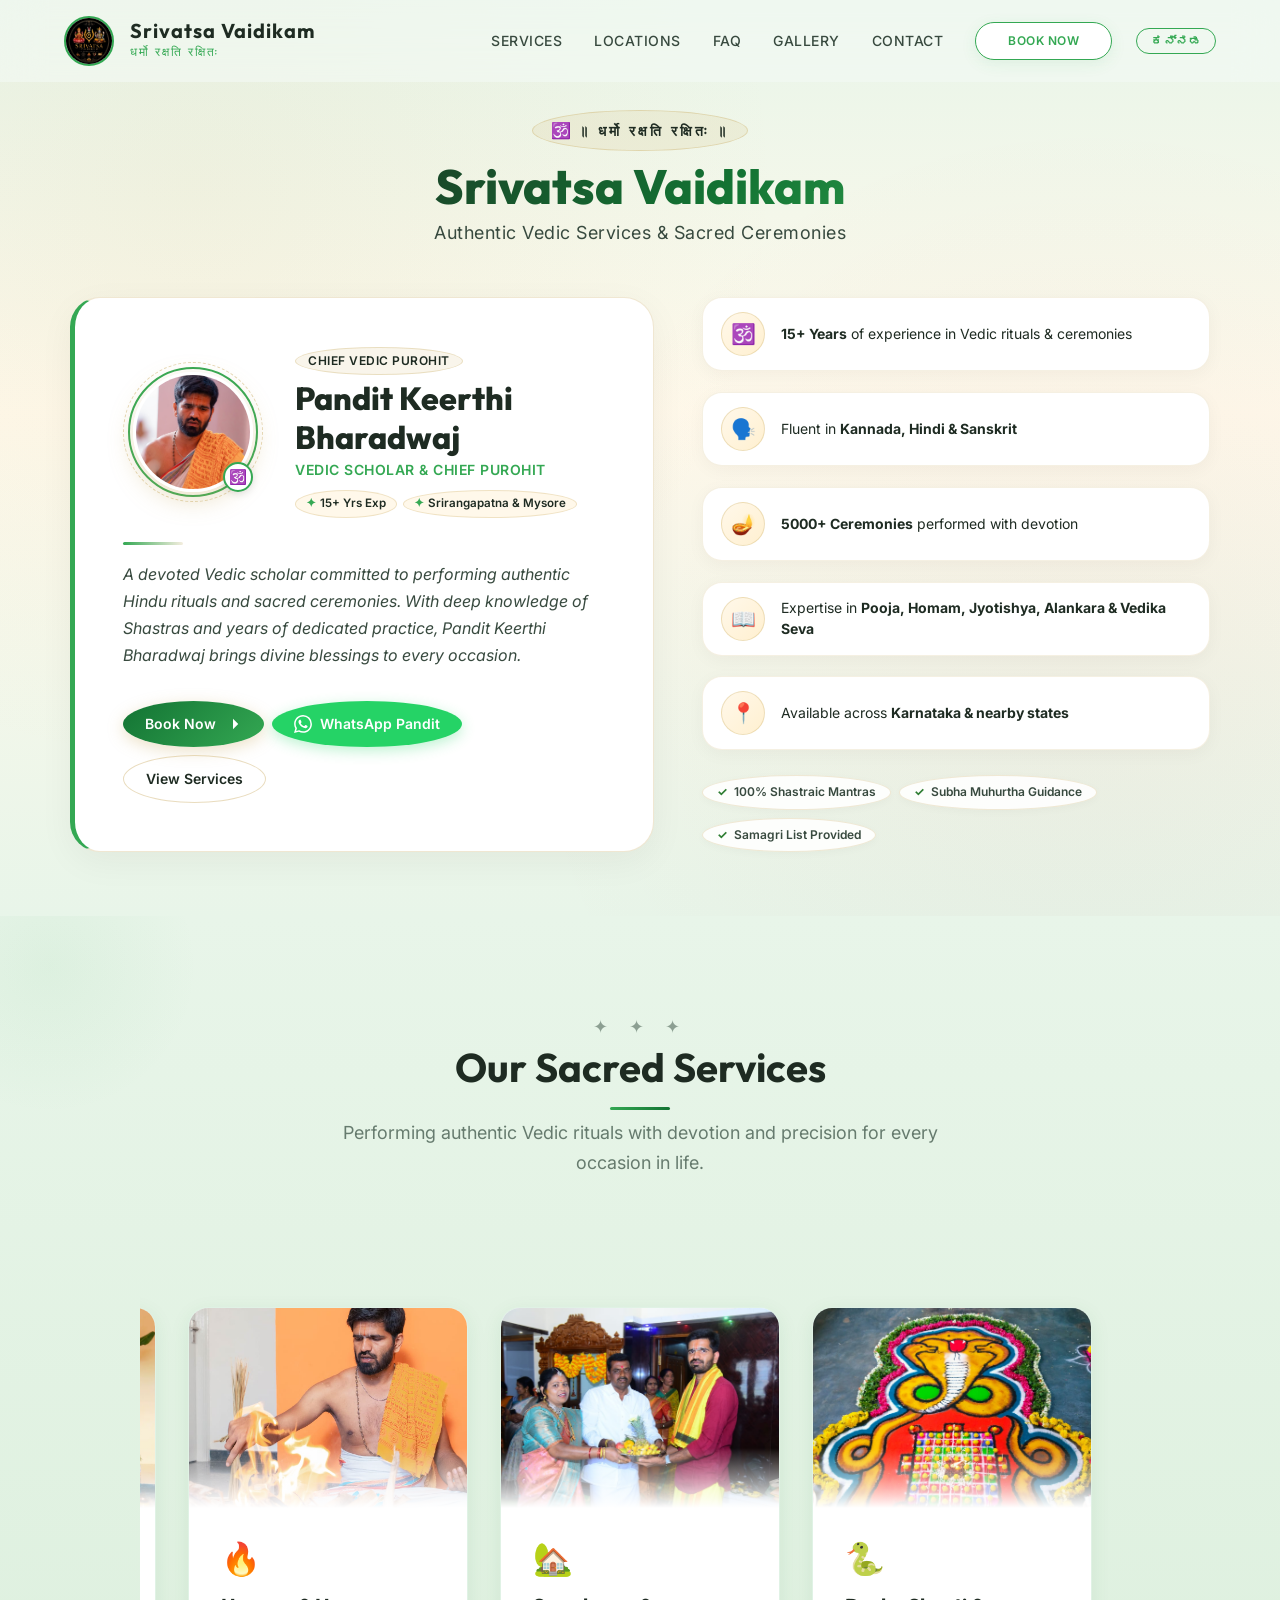
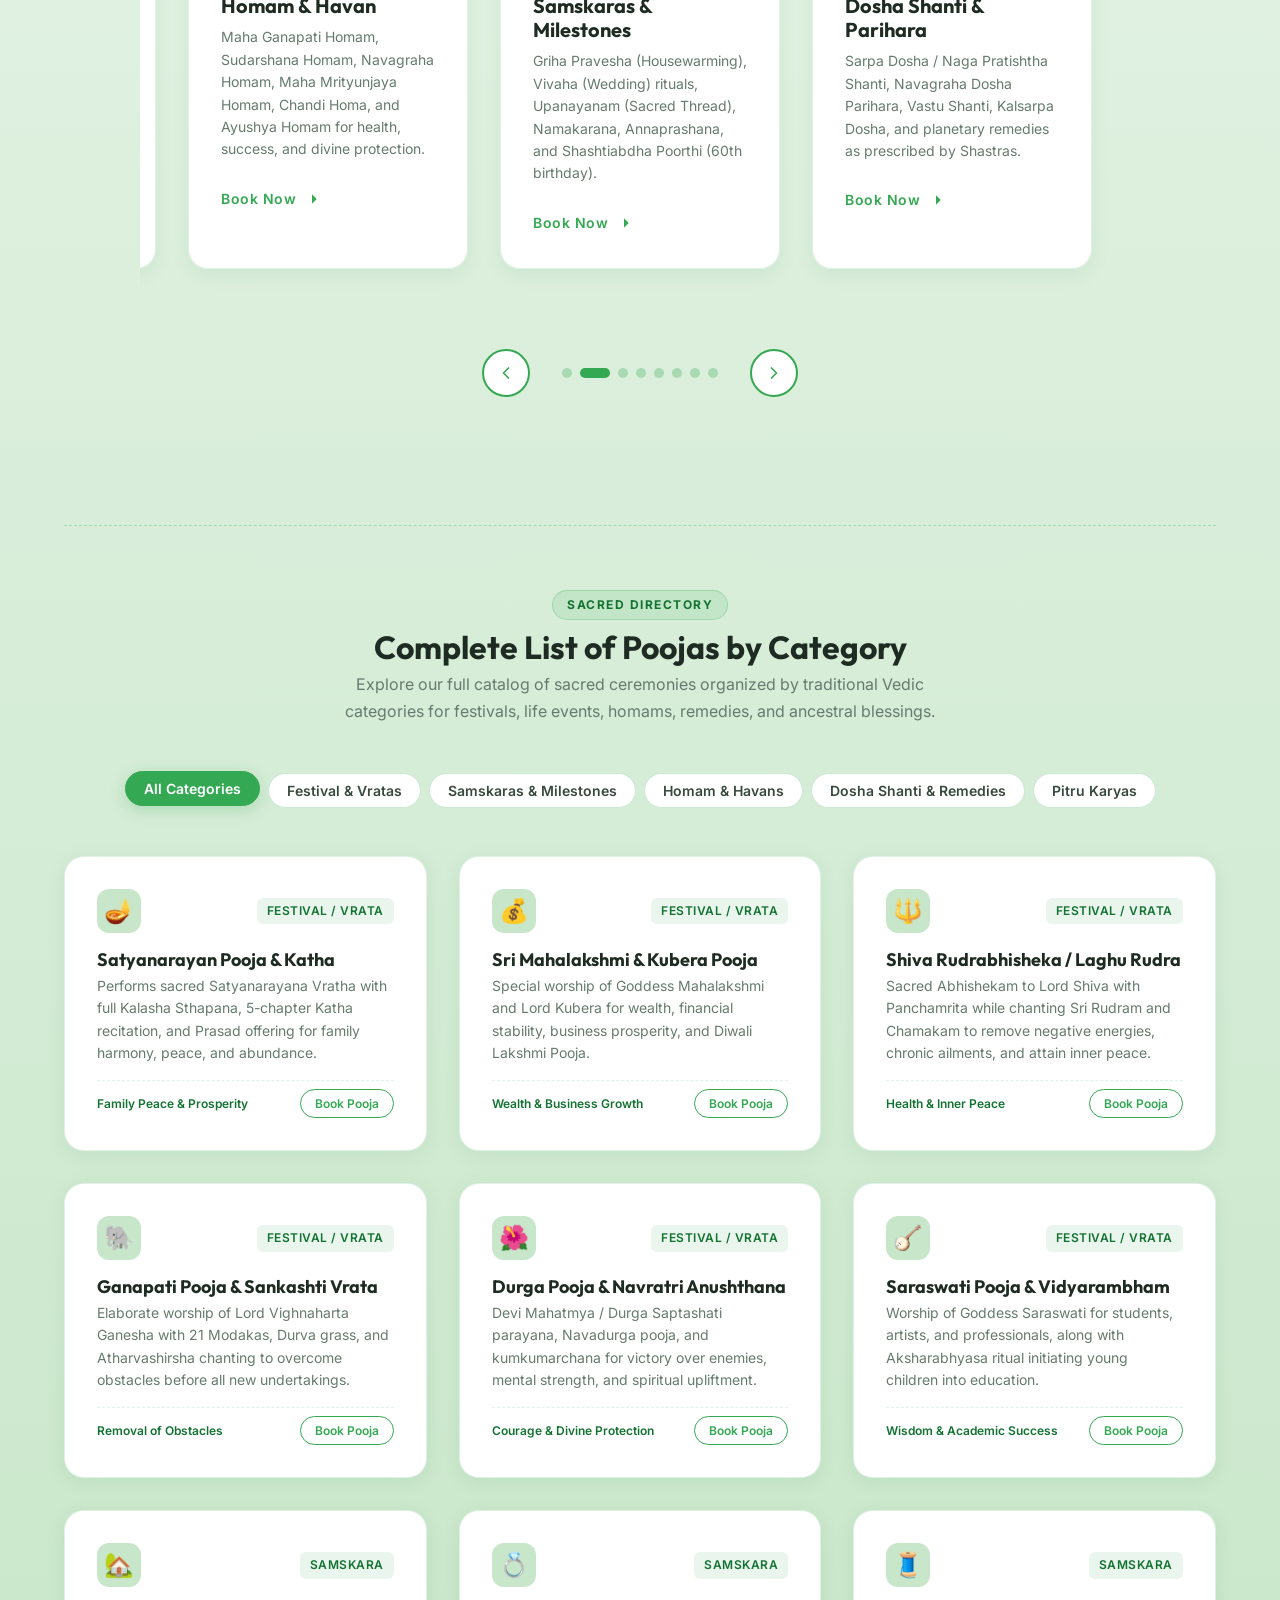
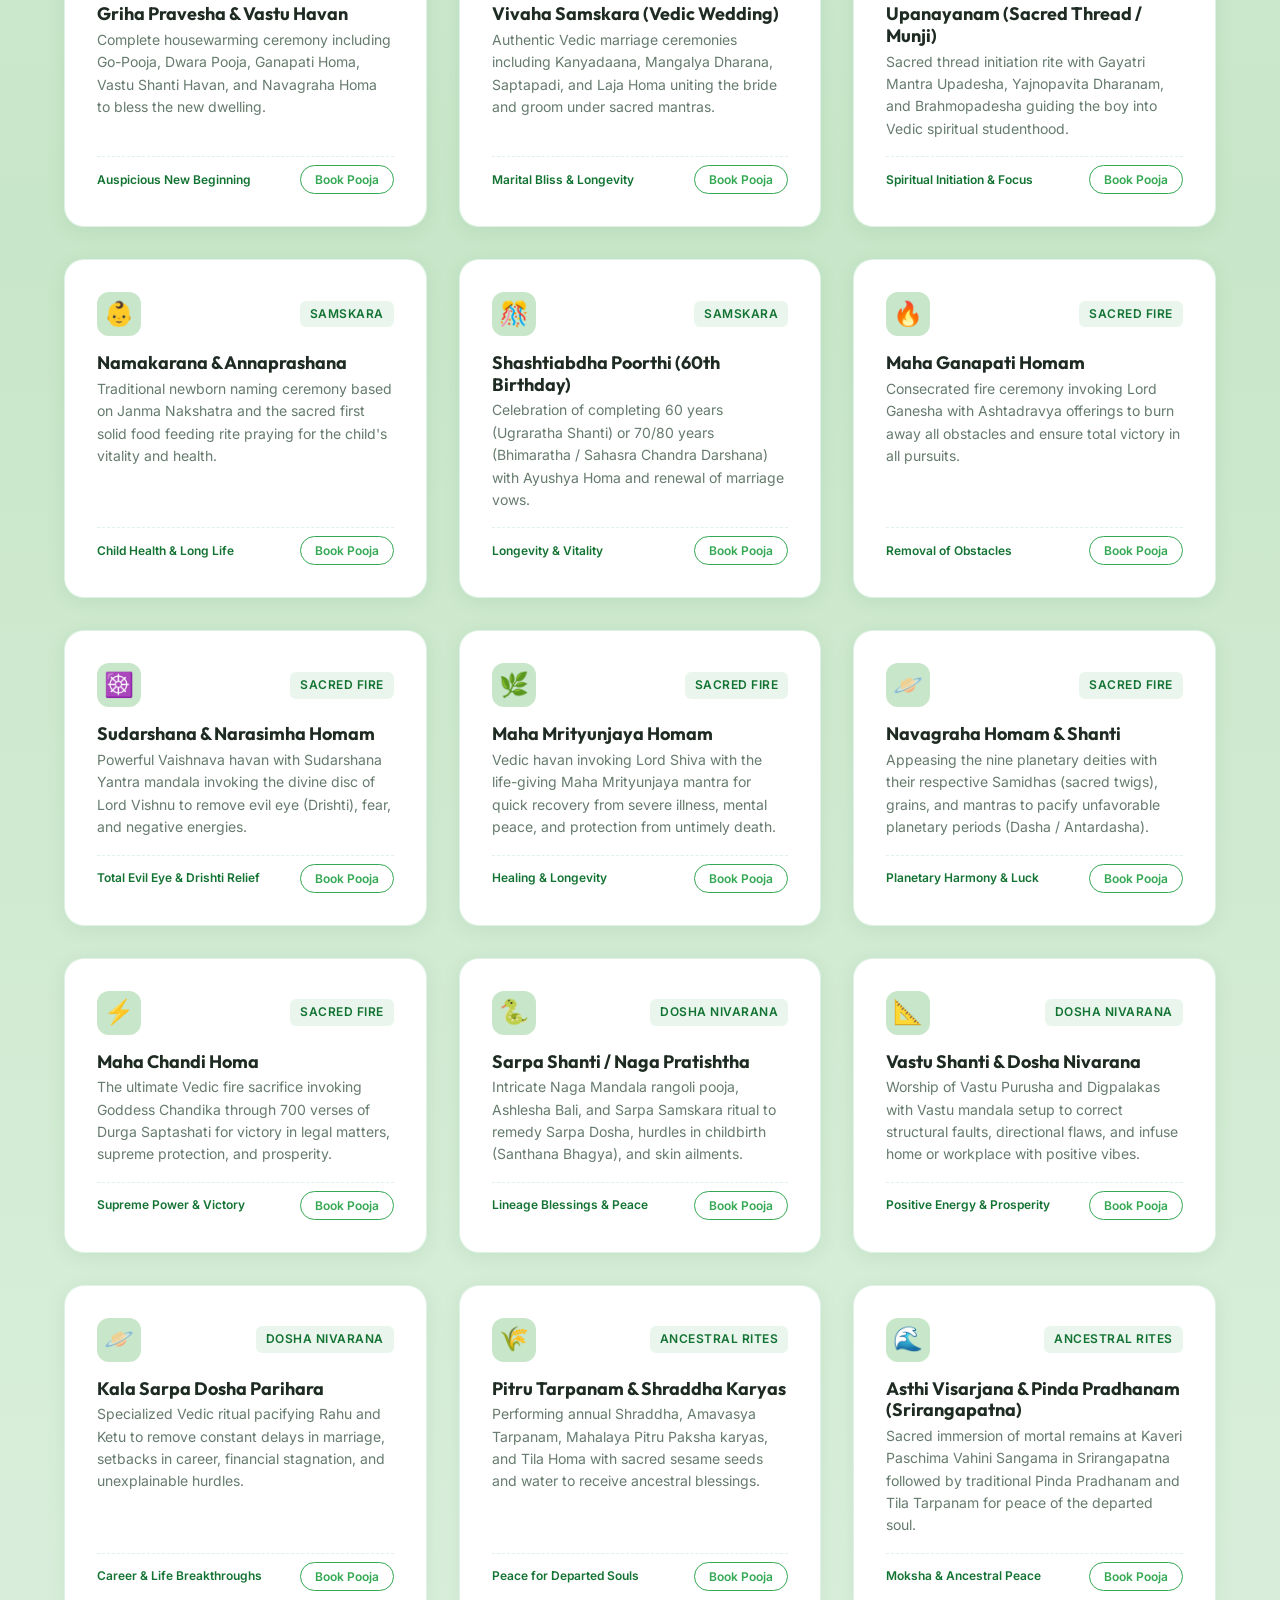
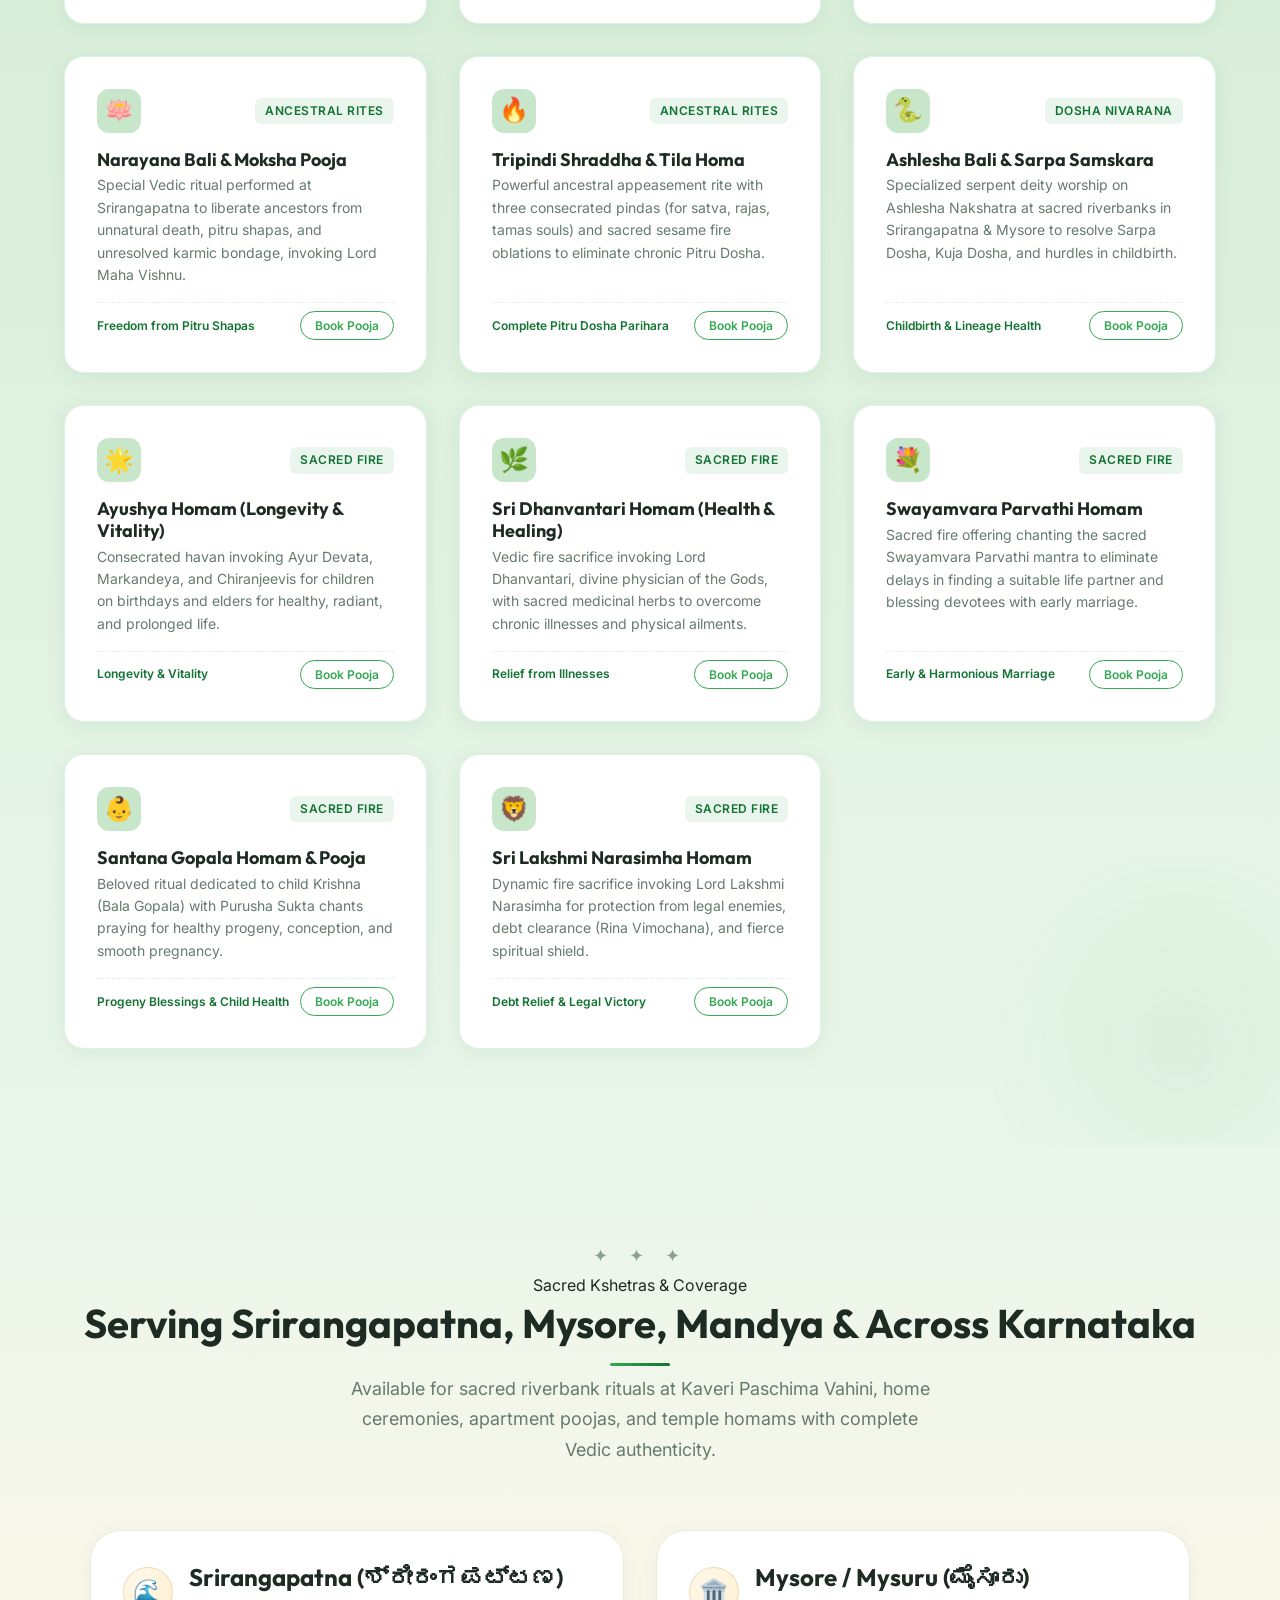
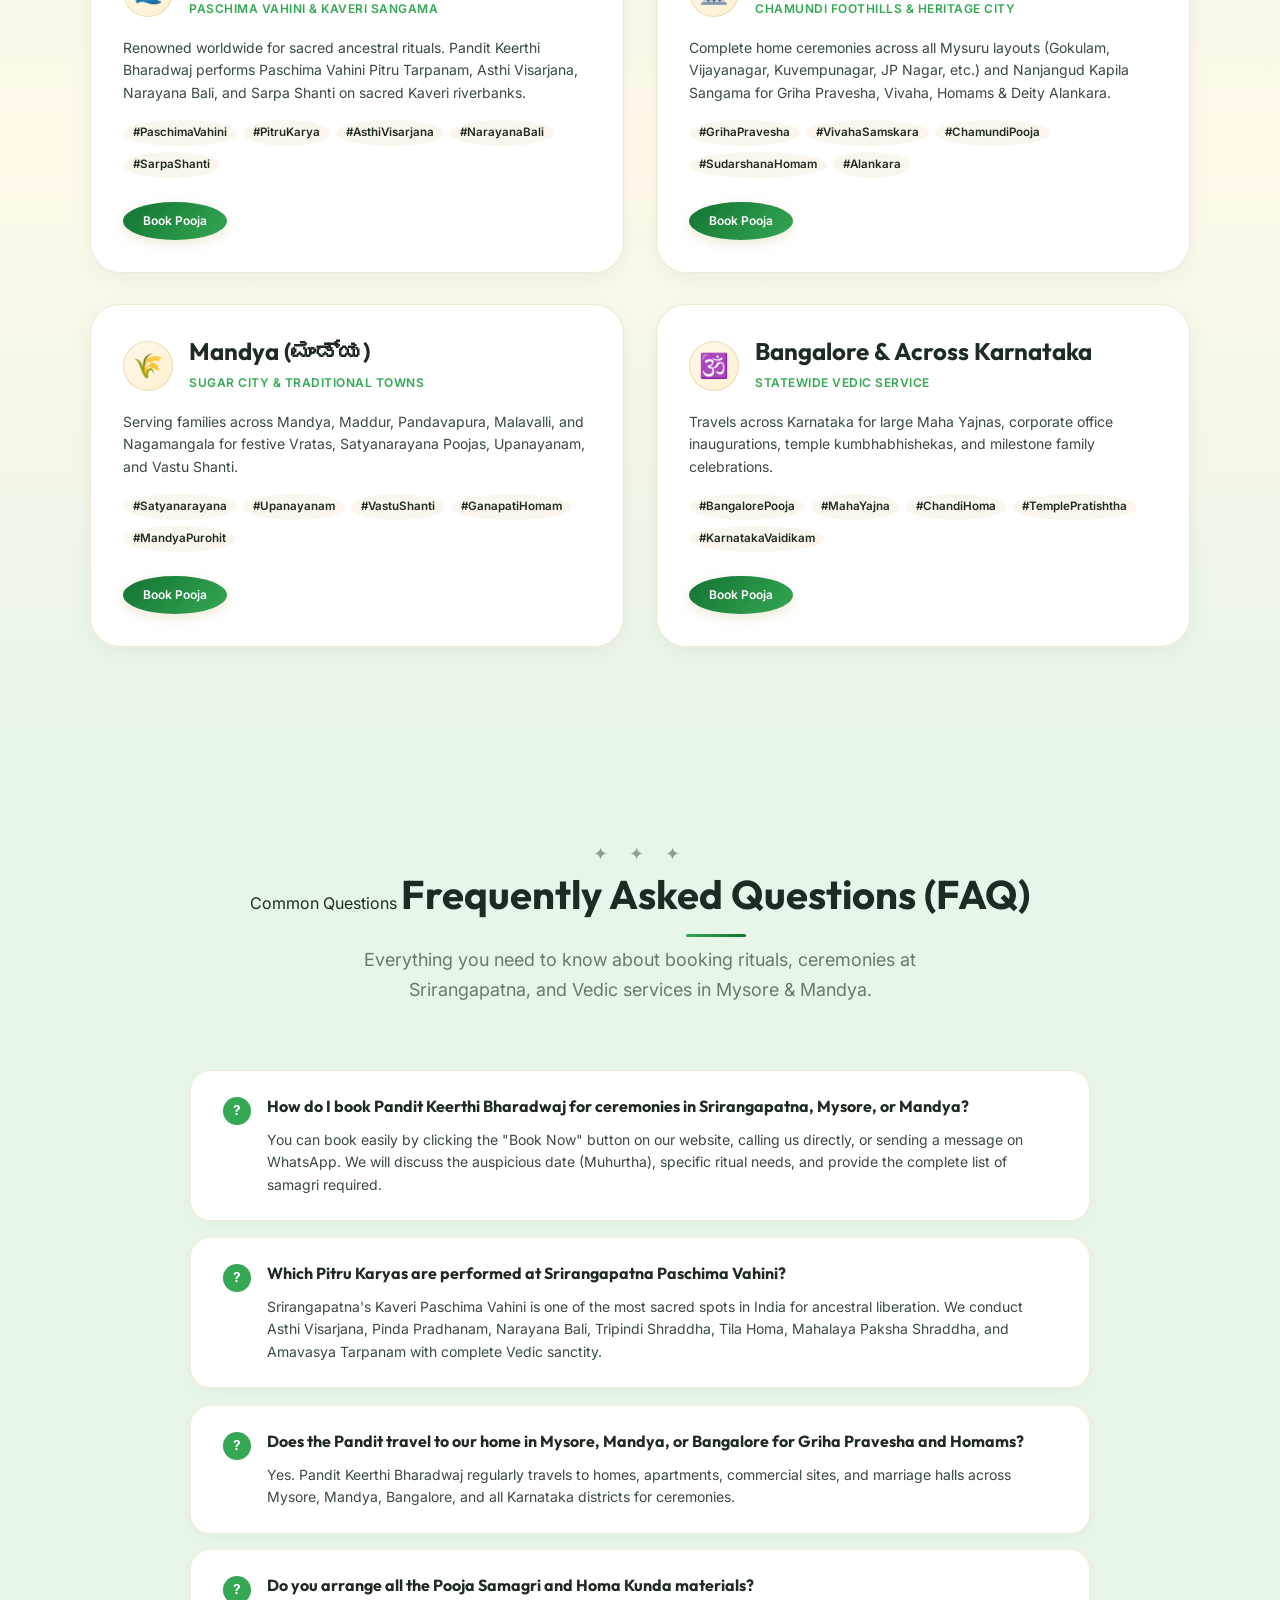
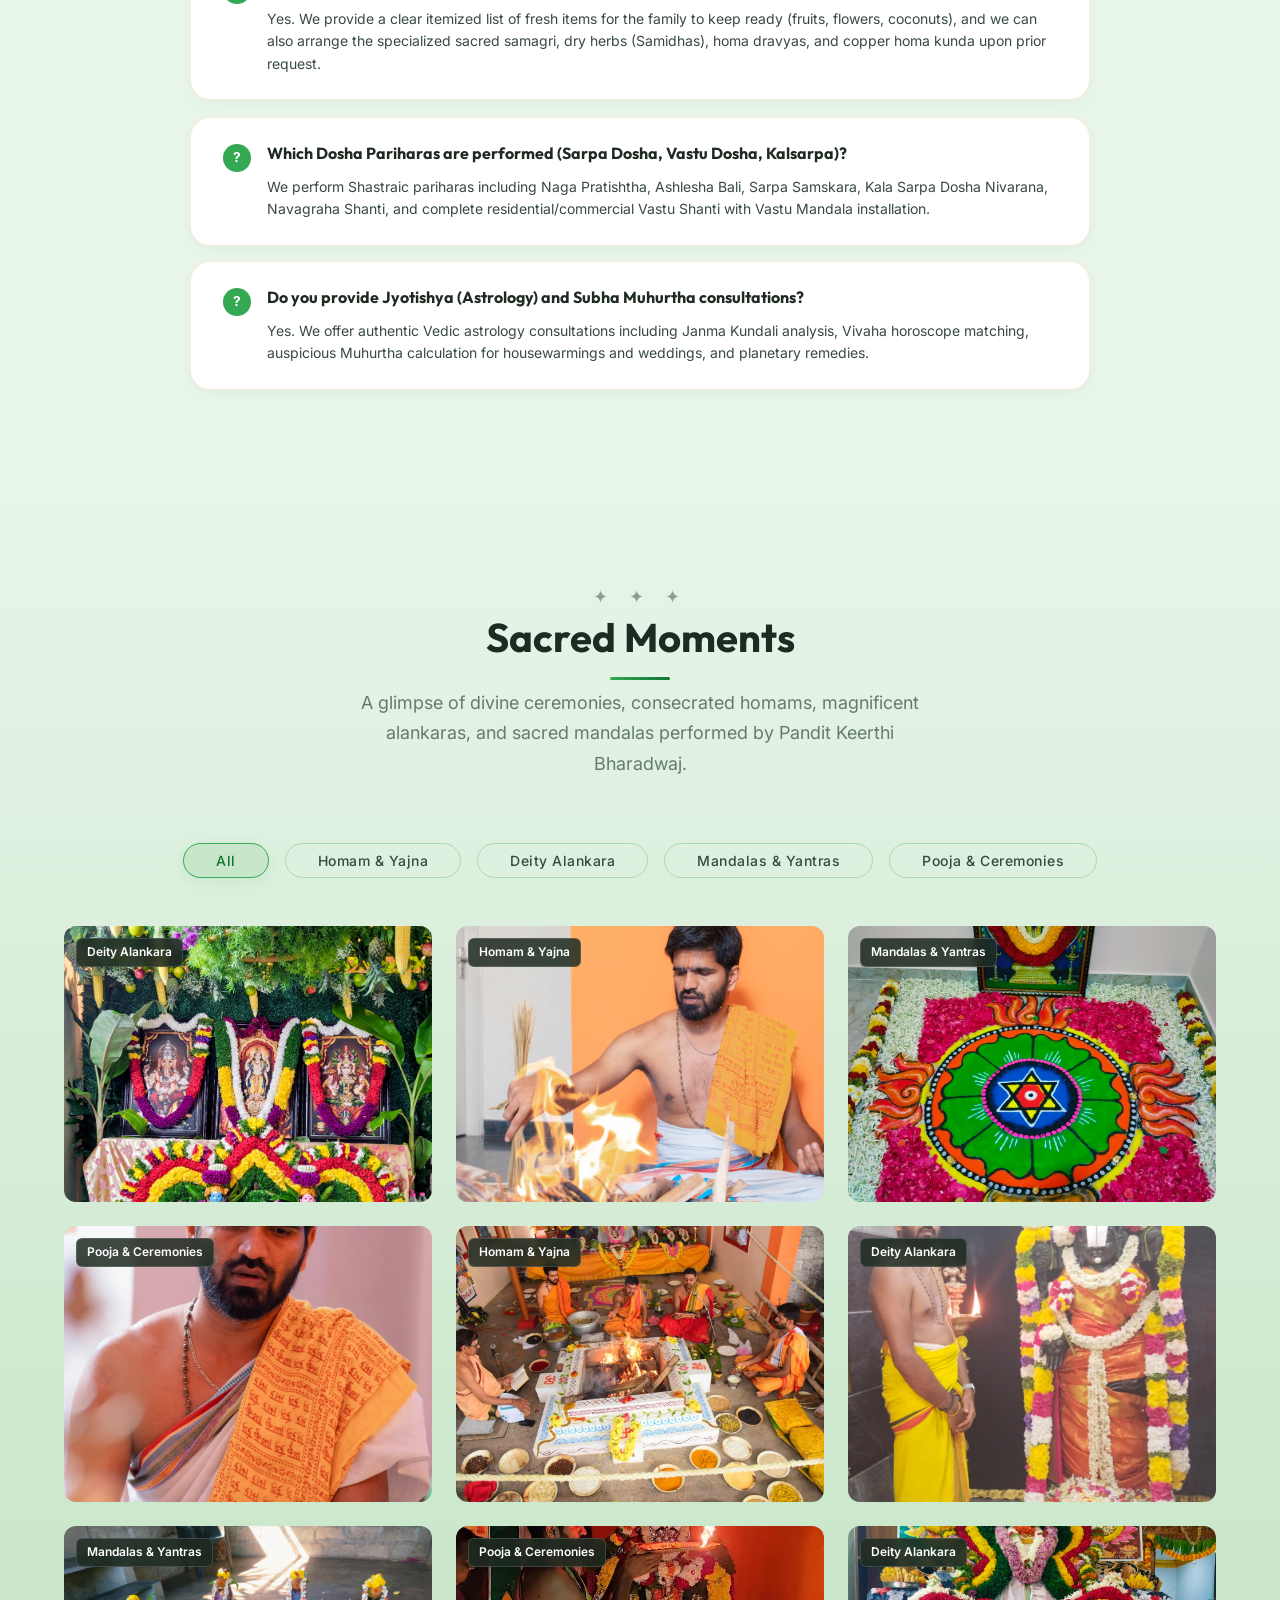
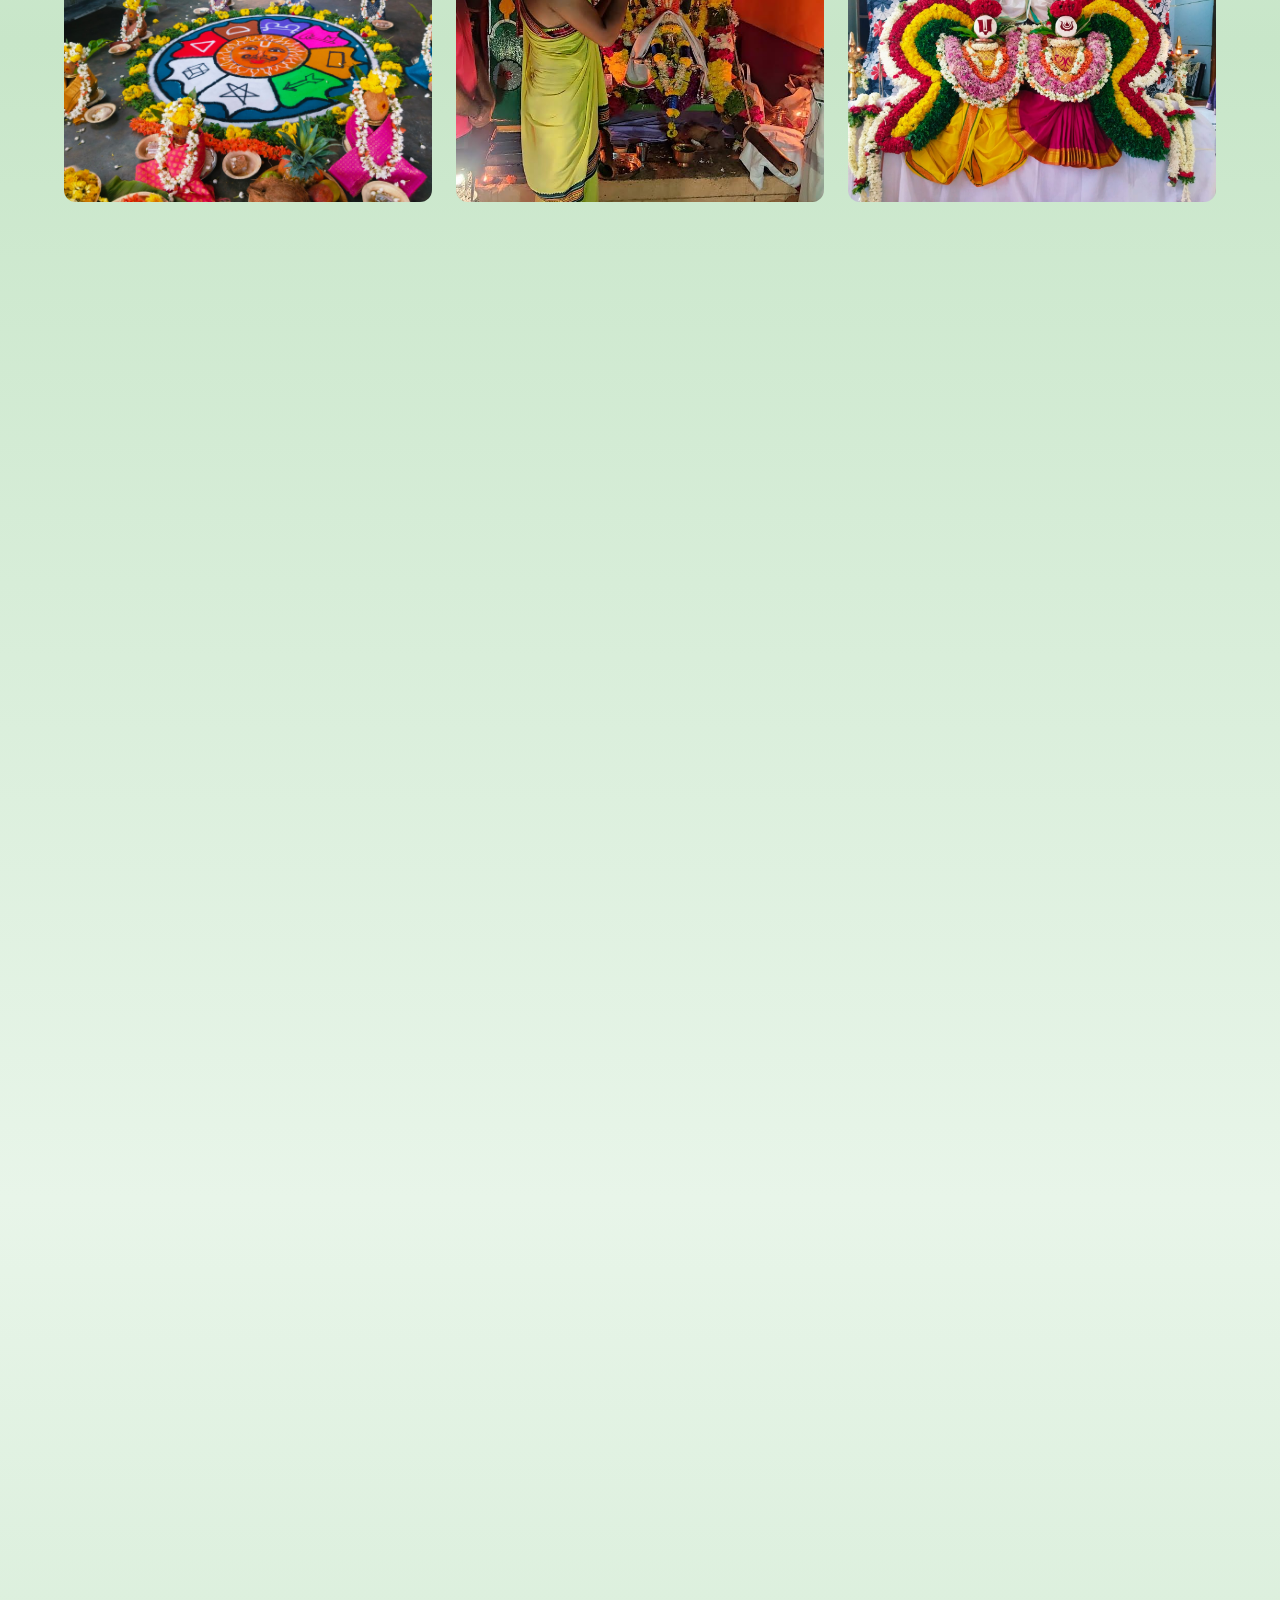
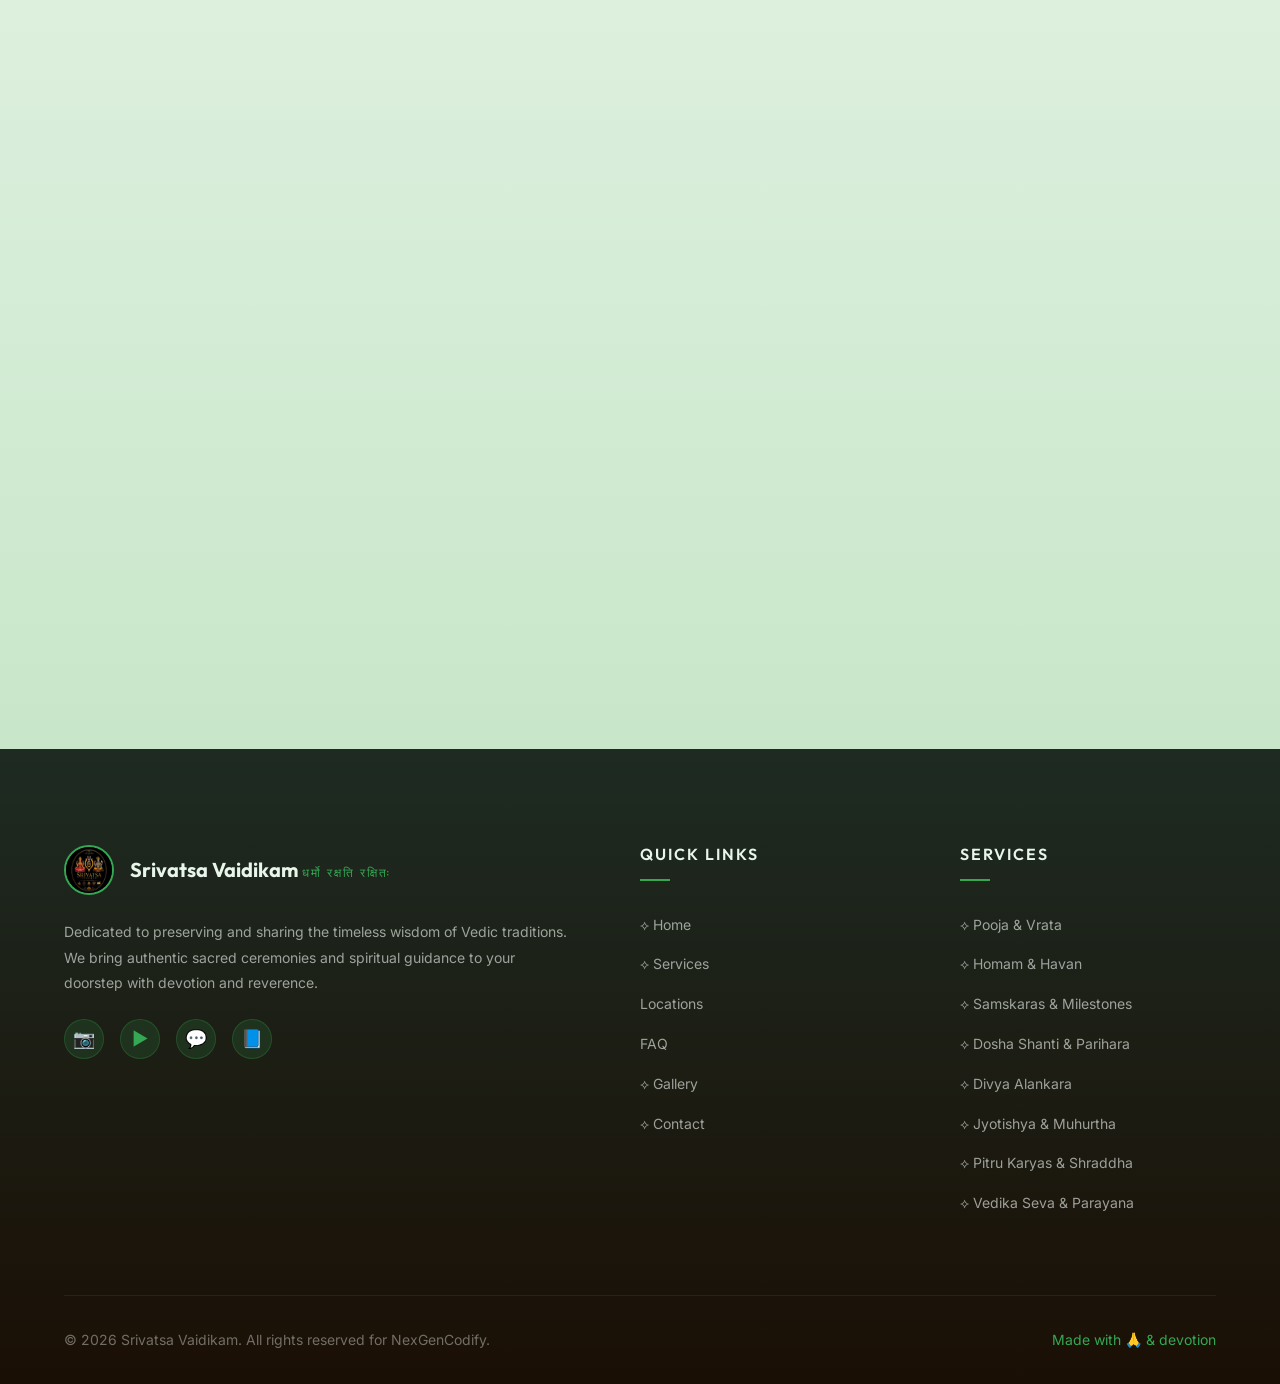
==== index.html @ 9e108c6c "fix: update contact and whatsapp number to 7975210984 and refine pandit profile photo alignment" ====
<!DOCTYPE html>
<html lang="en">

<head>
  <meta charset="UTF-8">
  <meta name="viewport" content="width=device-width, initial-scale=1.0">
  <title>Pandit in Srirangapatna, Mysore &amp; Mandya | Best Vedic Purohit | Srivatsa Vaidikam</title>

  <!-- Primary SEO Meta Tags -->
  <meta name="title" content="Pandit in Srirangapatna, Mysore &amp; Mandya | Best Vedic Purohit | Srivatsa Vaidikam">
  <meta name="description"
    content="Top-rated Vedic Pandit in Srirangapatna, Mysore &amp; Mandya. Expert purohit for Paschima Vahini Pitru Karyas, Asthi Visarjana, Sarpa Shanti, Griha Pravesha, Homam, Vivaha &amp; Jyotishya by Pandit Keerthi Bharadwaj.">
  <meta name="keywords"
    content="pandit in srirangapatna, pandit in mysore, pandit in mandya, purohit in srirangapatna, purohit in mysore, srirangapatna pitru karya pandit, paschima vahini asthi visarjana, srirangapatna sarpa shanti, narayana bali srirangapatna, griha pravesha pandit in mysore, wedding purohit mysore, satyanarayana pooja mandya, vedic priest karnataka, pandit keerthi bharadwaj, ಶ್ರೀರಂಗಪಟ್ಟಣ ಪುರೋಹಿತರು, ಮೈಸೂರು ಪಂಡಿತರು, ಮಂಡ್ಯ ಪುರೋಹಿತರು, ಪಿತೃ ಕಾರ್ಯ ಶ್ರೀರಂಗಪಟ್ಟಣ, ಅಸ್ಥಿ ವಿಸರ್ಜನೆ ಪಶ್ಚಿಮ ವಾಹಿನಿ">
  <meta name="author" content="Pandit Keerthi Bharadwaj — Srivatsa Vaidikam">
  <meta name="robots" content="index, follow, max-snippet:-1, max-image-preview:large, max-video-preview:-1">
  <link rel="canonical" href="https://srivatsavaidikam.com/">
  <link rel="alternate" hreflang="en-IN" href="https://srivatsavaidikam.com/">
  <link rel="alternate" hreflang="kn-IN" href="https://srivatsavaidikam.com/">
  <link rel="alternate" hreflang="x-default" href="https://srivatsavaidikam.com/">

  <!-- Geo Meta Tags for Local Ranking (Srirangapatna, Mysore, Mandya, Karnataka) -->
  <meta name="geo.region" content="IN-KA">
  <meta name="geo.placename" content="Srirangapatna, Mysore, Mandya, Karnataka, India">
  <meta name="geo.position" content="12.4237;76.6953">
  <meta name="ICBM" content="12.4237, 76.6953">

  <!-- Open Graph / Facebook -->
  <meta property="og:type" content="website">
  <meta property="og:url" content="https://srivatsavaidikam.com/">
  <meta property="og:title" content="Pandit in Srirangapatna, Mysore &amp; Mandya | Srivatsa Vaidikam">
  <meta property="og:description"
    content="Authentic Vedic Pooja, Homam, Paschima Vahini Pitru Karyas, Asthi Visarjana, and Samskaras by experienced Vedic Scholar Pandit Keerthi Bharadwaj across Srirangapatna, Mysore &amp; Mandya.">
  <meta property="og:image" content="https://srivatsavaidikam.com/assets/gallery/pandit-profile.jpeg">
  <meta property="og:locale" content="en_IN">
  <meta property="og:locale:alternate" content="kn_IN">
  <meta property="og:site_name" content="Srivatsa Vaidikam">

  <!-- Twitter Meta Tags -->
  <meta name="twitter:card" content="summary_large_image">
  <meta name="twitter:url" content="https://srivatsavaidikam.com/">
  <meta name="twitter:title" content="Pandit in Srirangapatna, Mysore &amp; Mandya | Srivatsa Vaidikam">
  <meta name="twitter:description"
    content="Authentic Vedic ceremonies, Pitru Karyas, Homams &amp; Samskaras by Pandit Keerthi Bharadwaj. Serving Srirangapatna, Mysore, Mandya &amp; Karnataka.">
  <meta name="twitter:image" content="https://srivatsavaidikam.com/assets/gallery/pandit-profile.jpeg">

  <meta name="theme-color" content="#C8A95E">
  <link rel="icon" type="image/png" href="assets/logo.png">
  <link rel="apple-touch-icon" href="assets/logo.png">
  <link rel="stylesheet" href="styles.css">

  <!-- ===== STRUCTURED DATA (JSON-LD) FOR GOOGLE RANK 1 & LLM DISCOVERY ===== -->
  <script type="application/ld+json">
  {
    "@context": "https://schema.org",
    "@graph": [
      {
        "@type": ["LocalBusiness", "ProfessionalService"],
        "@id": "https://srivatsavaidikam.com/#business",
        "name": "Srivatsa Vaidikam",
        "alternateName": [
          "ಶ್ರೀವತ್ಸ ವೈದಿಕಂ",
          "Pandit in Srirangapatna",
          "Pandit in Mysore",
          "Pandit in Mandya",
          "Purohit in Srirangapatna Paschima Vahini"
        ],
        "url": "https://srivatsavaidikam.com/",
        "logo": "https://srivatsavaidikam.com/assets/logo.png",
        "image": "https://srivatsavaidikam.com/assets/gallery/pandit-profile.jpeg",
        "description": "Authentic Vedic purohit services by Pandit Keerthi Bharadwaj. Specializing in Srirangapatna Paschima Vahini Pitru Karyas, Asthi Visarjana, Narayana Bali, Sarpa Shanti, Griha Pravesha, Vivaha, Homams and Vedic ceremonies across Srirangapatna, Mysore, Mandya, and Karnataka.",
        "telephone": "+91-7975210984",
        "email": "contact@srivatsavaidikam.com",
        "priceRange": "₹₹",
        "currenciesAccepted": "INR",
        "paymentAccepted": "Cash, UPI, Net Banking",
        "address": {
          "@type": "PostalAddress",
          "streetAddress": "Near Paschima Vahini / Sri Ranganathaswamy Temple",
          "addressLocality": "Srirangapatna",
          "addressRegion": "Karnataka",
          "postalCode": "571438",
          "addressCountry": "IN"
        },
        "geo": {
          "@type": "GeoCoordinates",
          "latitude": 12.4237,
          "longitude": 76.6953
        },
        "areaServed": [
          {
            "@type": "City",
            "name": "Srirangapatna"
          },
          {
            "@type": "City",
            "name": "Mysore"
          },
          {
            "@type": "City",
            "name": "Mandya"
          },
          {
            "@type": "City",
            "name": "Bengaluru"
          },
          {
            "@type": "AdministrativeArea",
            "name": "Karnataka"
          }
        ],
        "openingHoursSpecification": [
          {
            "@type": "OpeningHoursSpecification",
            "dayOfWeek": [
              "Monday",
              "Tuesday",
              "Wednesday",
              "Thursday",
              "Friday",
              "Saturday",
              "Sunday"
            ],
            "opens": "06:00",
            "closes": "21:00"
          }
        ],
        "founder": {
          "@type": "Person",
          "@id": "https://srivatsavaidikam.com/#pandit",
          "name": "Pandit Keerthi Bharadwaj",
          "alternateName": "ಪಂಡಿತ ಕೀರ್ತಿ ಭಾರದ್ವಾಜ್",
          "jobTitle": "Chief Vedic Scholar & Purohit",
          "knowsLanguage": ["Kannada", "Sanskrit", "Hindi", "English"],
          "image": "https://srivatsavaidikam.com/assets/gallery/pandit-profile.jpeg"
        },
        "hasOfferCatalog": {
          "@type": "OfferCatalog",
          "name": "Vedic Ceremonies & Rituals",
          "itemListElement": [
            {
              "@type": "Offer",
              "itemOffered": {
                "@type": "Service",
                "name": "Srirangapatna Paschima Vahini Pitru Tarpanam & Asthi Visarjana"
              }
            },
            {
              "@type": "Offer",
              "itemOffered": {
                "@type": "Service",
                "name": "Narayana Bali & Tripindi Shraddha"
              }
            },
            {
              "@type": "Offer",
              "itemOffered": {
                "@type": "Service",
                "name": "Griha Pravesha & Vastu Shanti Havan"
              }
            },
            {
              "@type": "Offer",
              "itemOffered": {
                "@type": "Service",
                "name": "Sarpa Shanti, Ashlesha Bali & Naga Pratishtha"
              }
            },
            {
              "@type": "Offer",
              "itemOffered": {
                "@type": "Service",
                "name": "Maha Ganapati, Sudarshana & Mrityunjaya Homam"
              }
            },
            {
              "@type": "Offer",
              "itemOffered": {
                "@type": "Service",
                "name": "Vivaha Samskara & Vedic Marriage Rituals"
              }
            },
            {
              "@type": "Offer",
              "itemOffered": {
                "@type": "Service",
                "name": "Satyanarayana Swamy Pooja & Vrata"
              }
            },
            {
              "@type": "Offer",
              "itemOffered": {
                "@type": "Service",
                "name": "Vedic Horoscope, Kundali Matching & Muhurtha Selection"
              }
            }
          ]
        }
      },
      {
        "@type": "FAQPage",
        "@id": "https://srivatsavaidikam.com/#faq",
        "mainEntity": [
          {
            "@type": "Question",
            "name": "How do I book Pandit Keerthi Bharadwaj for ceremonies in Srirangapatna, Mysore, or Mandya?",
            "acceptedAnswer": {
              "@type": "Answer",
              "text": "You can book easily by clicking the 'Book Now' button on our website, calling us directly, or messaging on WhatsApp. We discuss the auspicious Muhurtha date, your family traditions, and provide the complete list of required samagri."
            }
          },
          {
            "@type": "Question",
            "name": "Which Pitru Karyas are performed at Srirangapatna Paschima Vahini?",
            "acceptedAnswer": {
              "@type": "Answer",
              "text": "Srirangapatna's Kaveri Paschima Vahini is one of the most sacred spots in South India for ancestral peace. We perform Asthi Visarjana, Pinda Pradhanam, Narayana Bali, Tripindi Shraddha, Tila Homa, Mahalaya Paksha Shraddha, and Amavasya Tarpanam according to authentic Shastras."
            }
          },
          {
            "@type": "Question",
            "name": "Does the Pandit travel to our home in Mysore, Mandya, or Bangalore for Griha Pravesha and Homams?",
            "acceptedAnswer": {
              "@type": "Answer",
              "text": "Yes. Pandit Keerthi Bharadwaj travels to homes, apartments, community halls, and marriage venues across Mysore, Mandya, Bangalore, and all districts of Karnataka for ceremonies."
            }
          },
          {
            "@type": "Question",
            "name": "Do you arrange all the Pooja Samagri and Homa Kunda materials?",
            "acceptedAnswer": {
              "@type": "Answer",
              "text": "Yes. We provide an itemized list of fresh items for the family to arrange (flowers, fruits, coconuts), and we arrange all sacred Samidhas, herbs, pure ghee, homa dravyas, and copper homa kundas upon request."
            }
          },
          {
            "@type": "Question",
            "name": "Which Dosha Pariharas are performed in Srirangapatna and Mysore?",
            "acceptedAnswer": {
              "@type": "Answer",
              "text": "We perform authentic Shastraic pariharas including Naga Pratishtha, Ashlesha Bali, Sarpa Samskara, Kala Sarpa Dosha Nivarana, Navagraha Shanti, and complete residential and commercial Vastu Shanti."
            }
          },
          {
            "@type": "Question",
            "name": "Do you provide Vedic Jyotishya and Subha Muhurtha consultations?",
            "acceptedAnswer": {
              "@type": "Answer",
              "text": "Yes. We offer authentic Vedic astrology consultations including Janma Kundali analysis, Vivaha horoscope matching, auspicious Muhurtha calculation for housewarmings and weddings, and planetary remedies."
            }
          }
        ]
      },
      {
        "@type": "BreadcrumbList",
        "itemListElement": [
          {
            "@type": "ListItem",
            "position": 1,
            "name": "Home",
            "item": "https://srivatsavaidikam.com/#home"
          },
          {
            "@type": "ListItem",
            "position": 2,
            "name": "Sacred Services",
            "item": "https://srivatsavaidikam.com/#services"
          },
          {
            "@type": "ListItem",
            "position": 3,
            "name": "Service Locations",
            "item": "https://srivatsavaidikam.com/#locations"
          },
          {
            "@type": "ListItem",
            "position": 4,
            "name": "FAQ",
            "item": "https://srivatsavaidikam.com/#faq"
          },
          {
            "@type": "ListItem",
            "position": 5,
            "name": "Gallery",
            "item": "https://srivatsavaidikam.com/#gallery"
          },
          {
            "@type": "ListItem",
            "position": 6,
            "name": "Contact",
            "item": "https://srivatsavaidikam.com/#contact"
          }
        ]
      }
    ]
  }
  </script>
</head>

<body>

  <!-- ===== PAGE LOADER ===== -->
  <div class="page-loader" id="pageLoader">
    <img src="assets/logo.png" alt="Srivatsa Vaidikam" class="loader-logo">
    <span class="loader-text">Srivatsa Vaidikam</span>
    <div class="loader-bar">
      <div class="loader-bar-fill"></div>
    </div>
  </div>

  <!-- ===== NAVIGATION ===== -->
  <nav class="navbar" id="navbar">
    <div class="container">
      <a href="#home" class="nav-brand">
        <img src="assets/logo.png" alt="Srivatsa Vaidikam Logo">
        <div class="nav-brand-text">
          <span class="brand-name">Srivatsa Vaidikam</span>
          <span class="brand-tagline">धर्मो रक्षति रक्षितः</span>
        </div>
      </a>

      <div class="nav-right">
        <div class="nav-links" id="navLinks">
          <a href="#services" data-i18n="nav_services">Services</a>
          <a href="#locations" data-i18n="nav_locations">Locations</a>
          <a href="#faq" data-i18n="nav_faq">FAQ</a>
          <a href="#gallery" data-i18n="nav_gallery">Gallery</a>
          <a href="#contact" data-i18n="nav_contact">Contact</a>
          <a href="#book" class="nav-cta" id="bookNowBtn" data-i18n="nav_book">Book Now</a>
        </div>

        <!-- Language Toggle -->
        <button class="lang-toggle" id="langToggle" aria-label="Switch Language" title="Switch to ಕನ್ನಡ">
          <span class="lang-toggle-text" id="langToggleText">ಕನ್ನಡ</span>
        </button>

        <button class="hamburger" id="hamburger" aria-label="Toggle menu">
          <span></span>
          <span></span>
          <span></span>
        </button>
      </div>
    </div>
  </nav>

  <!-- Mobile Menu -->
  <div class="mobile-overlay" id="mobileOverlay"></div>
  <div class="mobile-menu" id="mobileMenu">
    <a href="#home" class="mobile-link" data-i18n="nav_home">Home</a>
    <a href="#services" class="mobile-link" data-i18n="nav_services">Services</a>
    <a href="#locations" class="mobile-link" data-i18n="nav_locations">Locations</a>
    <a href="#faq" class="mobile-link" data-i18n="nav_faq">FAQ</a>
    <a href="#gallery" class="mobile-link" data-i18n="nav_gallery">Gallery</a>
    <a href="#contact" class="mobile-link" data-i18n="nav_contact">Contact</a>
    <a href="#book" class="mobile-link nav-cta" id="bookNowMobileBtn" style="text-align:center; margin-top: 1rem;"
      data-i18n="nav_book">Book Now</a>
  </div>

  <!-- ===== HERO / PANDIT INTRODUCTION SECTION ===== -->
  <section class="hero" id="home">
    <div class="container">

      <!-- Top Sacred Header -->
      <div class="hero-header">
        <div class="hero-badge">
          <span class="sacred-om">🕉️</span>
          <span class="hero-sanskrit">॥ धर्मो रक्षति रक्षितः ॥</span>
        </div>
        <h1 class="hero-title">Srivatsa Vaidikam</h1>
        <p class="hero-subtitle" data-i18n="hero_subtitle">Authentic Vedic Services &amp; Sacred Ceremonies</p>
      </div>

      <!-- Main Pandit Hero Showcase -->
      <div class="pandit-showcase">
        <!-- Profile Column -->
        <div class="pandit-profile-col">
          <!-- Profile Header (Avatar + Details Balanced Alignment) -->
          <div class="pandit-profile-header">
            <div class="pandit-avatar-container">
              <img src="assets/gallery/pandit-profile.jpeg" alt="Pandit Keerthi Bharadwaj" class="pandit-avatar" width="120" height="120" fetchpriority="high">
              <div class="avatar-ring"></div>
              <div class="avatar-ring ring-2"></div>
              <span class="avatar-badge" title="Vedic Purohit">🕉️</span>
            </div>

            <div class="pandit-header-details">
              <span class="pandit-badge" data-i18n="pandit_badge">Chief Vedic Purohit</span>
              <h2 class="pandit-name" data-i18n="pandit_name">Pandit Keerthi Bharadwaj</h2>
              <p class="pandit-role" data-i18n="pandit_role">Vedic Scholar &amp; Chief Purohit</p>
              <div class="pandit-meta-pills">
                <span class="meta-pill"><span class="pill-dot">✦</span> 15+ Yrs Exp</span>
                <span class="meta-pill"><span class="pill-dot">✦</span> Srirangapatna &amp; Mysore</span>
              </div>
            </div>
          </div>

          <div class="pandit-divider"></div>
            <p class="pandit-bio" data-i18n="pandit_bio">
              A devoted Vedic scholar committed to performing authentic Hindu rituals and sacred ceremonies. With deep
              knowledge of Shastras and years of dedicated practice, Pandit Keerthi Bharadwaj brings divine blessings to every
              occasion.
            </p>

            <!-- Hero Action Buttons -->
            <div class="hero-actions">
              <a href="#book" class="hero-btn hero-btn-primary" id="heroBookBtn">
                <span data-i18n="nav_book">Book Now</span>
                <svg viewBox="0 0 24 24"><path d="M5 12h14M12 5l7 7-7 7" /></svg>
              </a>
              <a href="https://wa.me/917975210984?text=Namaskara%20Panditji,%20I%20would%20like%20to%20inquire%20about%20booking%20a%20pooja/ceremony." class="hero-btn hero-btn-whatsapp" target="_blank" rel="noopener">
                <svg viewBox="0 0 24 24"><path d="M17.472 14.382c-.297-.149-1.758-.867-2.03-.967-.273-.099-.471-.148-.67.15-.197.297-.767.966-.94 1.164-.173.199-.347.223-.644.075-.297-.15-1.255-.463-2.39-1.475-.883-.788-1.48-1.761-1.653-2.059-.173-.297-.018-.458.13-.606.134-.133.298-.347.446-.52.149-.174.198-.298.298-.497.099-.198.05-.371-.025-.52-.075-.149-.669-1.612-.916-2.207-.242-.579-.487-.5-.669-.51-.173-.008-.371-.01-.57-.01-.198 0-.52.074-.792.372-.272.297-1.04 1.016-1.04 2.479 0 1.462 1.065 2.875 1.213 3.074.149.198 2.096 3.2 5.077 4.487.709.306 1.262.489 1.694.625.712.227 1.36.195 1.871.118.571-.085 1.758-.719 2.006-1.413.248-.694.248-1.289.173-1.413-.074-.124-.272-.198-.57-.347m-5.421 7.403h-.004a9.87 9.87 0 01-5.031-1.378l-.361-.214-3.741.982.998-3.648-.235-.374a9.86 9.86 0 01-1.51-5.26c.001-5.45 4.436-9.884 9.888-9.884 2.64 0 5.122 1.03 6.988 2.898a9.825 9.825 0 012.893 6.994c-.003 5.45-4.437 9.884-9.885 9.884m8.413-18.297A11.815 11.815 0 0012.05 0C5.495 0 .16 5.335.157 11.892c0 2.096.547 4.142 1.588 5.945L.057 24l6.305-1.654a11.882 11.882 0 005.683 1.448h.005c6.554 0 11.89-5.335 11.893-11.893a11.821 11.821 0 00-3.48-8.413z" /></svg>
                <span data-i18n="hero_whatsapp_btn">WhatsApp</span>
              </a>
              <a href="#services" class="hero-btn hero-btn-secondary">
                <span data-i18n="hero_services_btn">View Services</span>
              </a>
            </div>
        </div>

        <!-- Stats Column (Grid) -->
        <div class="pandit-stats-col">
          <div class="stat-card">
            <div class="stat-icon-wrap">🕉️</div>
            <div class="stat-card-text">
              <p data-i18n="highlight_exp"><strong>15+ Years</strong> of experience in Vedic rituals &amp; ceremonies</p>
            </div>
          </div>
          <div class="stat-card">
            <div class="stat-icon-wrap">🗣️</div>
            <div class="stat-card-text">
              <p data-i18n="highlight_lang">Fluent in <strong>Kannada, Hindi &amp; Sanskrit</strong></p>
            </div>
          </div>
          <div class="stat-card">
            <div class="stat-icon-wrap">🪔</div>
            <div class="stat-card-text">
              <p data-i18n="highlight_cere"><strong>5000+ Ceremonies</strong> performed with devotion</p>
            </div>
          </div>
          <div class="stat-card">
            <div class="stat-icon-wrap">📖</div>
            <div class="stat-card-text">
              <p data-i18n="highlight_expertise">Expertise in <strong>Pooja, Homam, Jyotishya, Alankara &amp; Vedika Seva</strong></p>
            </div>
          </div>
          <div class="stat-card stat-full-width">
            <div class="stat-icon-wrap">📍</div>
            <div class="stat-card-text">
              <p data-i18n="highlight_location">Available across <strong>Karnataka &amp; nearby states</strong></p>
            </div>
          </div>

          <!-- Trust Badges Row -->
          <div class="hero-trust-row stat-full-width">
            <div class="trust-badge-item">
              <span class="trust-check">✓</span>
              <span data-i18n="hero_trust_mantras">100% Shastraic Mantras</span>
            </div>
            <div class="trust-badge-item">
              <span class="trust-check">✓</span>
              <span data-i18n="hero_trust_muhurtha">Subha Muhurtha Guidance</span>
            </div>
            <div class="trust-badge-item">
              <span class="trust-check">✓</span>
              <span data-i18n="hero_trust_samagri">Samagri List Provided</span>
            </div>
          </div>
        </div>
      </div>
    </div>
  </section>

  <!-- ===== SERVICES SECTION ===== -->
  <section class="services section-padding" id="services">
    <div class="container">
      <div class="section-title animate-on-scroll">
        <p class="ornament">✦ ✦ ✦</p>
        <h2 data-i18n="services_title">Our Sacred Services</h2>
        <p data-i18n="services_desc">Performing authentic Vedic rituals with devotion and precision for every occasion
          in life.</p>
      </div>

      <div class="services-carousel-wrapper">
        <div class="services-carousel" id="servicesCarousel">

          <!-- 1. Pooja & Vrata -->
          <div class="service-card animate-slide-left delay-1" data-service="Pooja & Vrata">
            <div class="service-card-image">
              <img src="assets/gallery/pooja-satyanarayan-setup.jpeg" alt="Pooja and Vrata Services" loading="lazy">
            </div>
            <div class="service-card-body">
              <div class="service-card-icon">🪔</div>
              <h3 data-i18n="svc_pooja_title">Pooja &amp; Vrata</h3>
              <p data-i18n="svc_pooja_desc">Satyanarayana Pooja, Mahalakshmi Vrata, Shiva Rudrabhisheka, Sankashti Ganesha, Durga &amp; Saraswati Pooja performed with authentic Vedic mantras.</p>
              <span class="service-card-btn">
                <span data-i18n="nav_book">Book Now</span>
                <svg viewBox="0 0 24 24"><path d="M5 12h14M12 5l7 7-7 7" /></svg>
              </span>
            </div>
          </div>

          <!-- 2. Homam & Havan -->
          <div class="service-card animate-slide-left delay-2" data-service="Homam & Havan">
            <div class="service-card-image">
              <img src="assets/gallery/homam-fire-ritual.jpeg" alt="Homam & Havan Services" loading="lazy">
            </div>
            <div class="service-card-body">
              <div class="service-card-icon">🔥</div>
              <h3 data-i18n="svc_homam_title">Homam &amp; Havan</h3>
              <p data-i18n="svc_homam_desc">Maha Ganapati Homam, Sudarshana Homam, Navagraha Homam, Maha Mrityunjaya Homam, Chandi Homa, and Ayushya Homam for health, success, and divine protection.</p>
              <span class="service-card-btn">
                <span data-i18n="nav_book">Book Now</span>
                <svg viewBox="0 0 24 24"><path d="M5 12h14M12 5l7 7-7 7" /></svg>
              </span>
            </div>
          </div>

          <!-- 3. Samskaras & Life Milestones -->
          <div class="service-card animate-slide-left delay-3" data-service="Samskaras & Milestones">
            <div class="service-card-image">
              <img src="assets/gallery/griha-pravesha-blessing.jpeg" alt="Samskaras and Life Milestones" loading="lazy">
            </div>
            <div class="service-card-body">
              <div class="service-card-icon">🏡</div>
              <h3 data-i18n="svc_samskara_title">Samskaras &amp; Milestones</h3>
              <p data-i18n="svc_samskara_desc">Griha Pravesha (Housewarming), Vivaha (Wedding) rituals, Upanayanam (Sacred Thread), Namakarana, Annaprashana, and Shashtiabdha Poorthi (60th birthday).</p>
              <span class="service-card-btn">
                <span data-i18n="nav_book">Book Now</span>
                <svg viewBox="0 0 24 24"><path d="M5 12h14M12 5l7 7-7 7" /></svg>
              </span>
            </div>
          </div>

          <!-- 4. Dosha Shanti & Parihara -->
          <div class="service-card animate-slide-left delay-4" data-service="Dosha Shanti">
            <div class="service-card-image">
              <img src="assets/gallery/naga-mandala-shanti.jpeg" alt="Dosha Shanti & Parihara" loading="lazy">
            </div>
            <div class="service-card-body">
              <div class="service-card-icon">🐍</div>
              <h3 data-i18n="svc_shanti_title">Dosha Shanti &amp; Parihara</h3>
              <p data-i18n="svc_shanti_desc">Sarpa Dosha / Naga Pratishtha Shanti, Navagraha Dosha Parihara, Vastu Shanti, Kalsarpa Dosha, and planetary remedies as prescribed by Shastras.</p>
              <span class="service-card-btn">
                <span data-i18n="nav_book">Book Now</span>
                <svg viewBox="0 0 24 24"><path d="M5 12h14M12 5l7 7-7 7" /></svg>
              </span>
            </div>
          </div>

          <!-- 5. Divya Alankara & Utsava -->
          <div class="service-card animate-slide-left delay-5" data-service="Divya Alankara">
            <div class="service-card-image">
              <img src="assets/gallery/royal-flower-alankara.jpeg" alt="Divya Alankara Services" loading="lazy">
            </div>
            <div class="service-card-body">
              <div class="service-card-icon">💐</div>
              <h3 data-i18n="svc_alankara_title">Divya Alankara</h3>
              <p data-i18n="svc_alankara_desc">Master craftsmanship in grand deity floral decoration, majestic flower Prabhavali, sacred Kalasha adornment, and festival Utsava decoration.</p>
              <span class="service-card-btn">
                <span data-i18n="nav_book">Book Now</span>
                <svg viewBox="0 0 24 24"><path d="M5 12h14M12 5l7 7-7 7" /></svg>
              </span>
            </div>
          </div>

          <!-- 6. Vedic Jyotishya & Muhurtha -->
          <div class="service-card animate-slide-left delay-1" data-service="Jyotishya">
            <div class="service-card-image">
              <img src="assets/jyotishya.png" alt="Jyotishya Services" loading="lazy">
            </div>
            <div class="service-card-body">
              <div class="service-card-icon">🔮</div>
              <h3 data-i18n="svc_jyotishya_title">Jyotishya &amp; Muhurtha</h3>
              <p data-i18n="svc_jyotishya_desc">Authentic Vedic horoscope reading, Janma Kundali analysis, Vivaha matching, auspicious Subha Muhurtha selection, and planetary guidance.</p>
              <span class="service-card-btn">
                <span data-i18n="nav_book">Book Now</span>
                <svg viewBox="0 0 24 24"><path d="M5 12h14M12 5l7 7-7 7" /></svg>
              </span>
            </div>
          </div>

          <!-- 7. Vedika Seva & Parayana -->
          <div class="service-card animate-slide-left delay-2" data-service="Vedika Seva">
            <div class="service-card-image">
              <img src="assets/gallery/maha-yajna-homam.jpeg" alt="Vedika Seva Services" loading="lazy">
            </div>
            <div class="service-card-body">
              <div class="service-card-icon">📖</div>
              <h3 data-i18n="svc_vedika_title">Vedika Seva &amp; Parayana</h3>
              <p data-i18n="svc_vedika_desc">Veda Samhita Parayana, Bhagavata Saptaha, Valmiki Ramayana, Vishnu Sahasranama, and traditional spiritual scripture discourses.</p>
              <span class="service-card-btn">
                <span data-i18n="nav_book">Book Now</span>
                <svg viewBox="0 0 24 24"><path d="M5 12h14M12 5l7 7-7 7" /></svg>
              </span>
            </div>
          </div>

          <!-- 8. Pitru Karyas & Shraddha -->
          <div class="service-card animate-slide-left delay-3" data-service="Pitru Karya">
            <div class="service-card-image">
              <img src="assets/gallery/sarvatobhadra-deepa-mandala.jpeg" alt="Pitru Karyas & Shraddha" loading="lazy">
            </div>
            <div class="service-card-body">
              <div class="service-card-icon">🙏</div>
              <h3 data-i18n="svc_pitru_title">Pitru Karyas &amp; Shraddha</h3>
              <p data-i18n="svc_pitru_desc">Sacred ancestral rites, Pitru Tarpanam, Shraddha rituals, Mahalaya Pitru Paksha ceremonies, and Tila Homa performed with complete reverence.</p>
              <span class="service-card-btn">
                <span data-i18n="nav_book">Book Now</span>
                <svg viewBox="0 0 24 24"><path d="M5 12h14M12 5l7 7-7 7" /></svg>
              </span>
            </div>
          </div>

        </div>

        <!-- Carousel Navigation -->
        <div class="carousel-nav">
          <button class="carousel-btn" id="carouselPrev" aria-label="Previous service">
            <svg viewBox="0 0 24 24">
              <path d="M15 18l-6-6 6-6" fill="none" stroke="currentColor" stroke-width="2" stroke-linecap="round"
                stroke-linejoin="round" />
            </svg>
          </button>
          <div class="carousel-dots" id="carouselDots">
            <button class="carousel-dot active" data-index="0" aria-label="Service 1"></button>
            <button class="carousel-dot" data-index="1" aria-label="Service 2"></button>
            <button class="carousel-dot" data-index="2" aria-label="Service 3"></button>
            <button class="carousel-dot" data-index="3" aria-label="Service 4"></button>
            <button class="carousel-dot" data-index="4" aria-label="Service 5"></button>
            <button class="carousel-dot" data-index="5" aria-label="Service 6"></button>
            <button class="carousel-dot" data-index="6" aria-label="Service 7"></button>
            <button class="carousel-dot" data-index="7" aria-label="Service 8"></button>
          </div>
          <button class="carousel-btn" id="carouselNext" aria-label="Next service">
            <svg viewBox="0 0 24 24">
              <path d="M9 18l6-6-6-6" fill="none" stroke="currentColor" stroke-width="2" stroke-linecap="round"
                stroke-linejoin="round" />
            </svg>
          </button>
        </div>
      </div>

      <!-- ===== POOJA DIRECTORY BY CATEGORY ===== -->
      <div class="pooja-directory animate-on-scroll">
        <div class="directory-header">
          <span class="directory-badge" data-i18n="dir_badge">Sacred Directory</span>
          <h3 class="directory-title" data-i18n="dir_title">Complete List of Poojas by Category</h3>
          <p class="directory-desc" data-i18n="dir_desc">Explore our full catalog of sacred ceremonies organized by traditional Vedic categories for festivals, life events, homams, remedies, and ancestral blessings.</p>
        </div>

        <!-- Category Tabs -->
        <div class="pooja-cat-tabs" id="poojaCatTabs">
          <button class="pooja-cat-tab active" data-category="all" data-cat="all" data-i18n="cat_tab_all">All Categories</button>
          <button class="pooja-cat-tab" data-category="vrata" data-cat="vrata" data-i18n="cat_tab_vrata">Festival &amp; Vratas</button>
          <button class="pooja-cat-tab" data-category="samskara" data-cat="samskara" data-i18n="cat_tab_samskara">Samskaras &amp; Milestones</button>
          <button class="pooja-cat-tab" data-category="homam" data-cat="homam" data-i18n="cat_tab_homam">Homam &amp; Havans</button>
          <button class="pooja-cat-tab" data-category="shanti" data-cat="shanti" data-i18n="cat_tab_shanti">Dosha Shanti &amp; Remedies</button>
          <button class="pooja-cat-tab" data-category="pitru" data-cat="pitru" data-i18n="cat_tab_pitru">Pitru Karyas</button>
        </div>

        <!-- Pooja Cards Grid -->
        <div class="pooja-cards-grid" id="poojaCardsGrid">

          <!-- Card 1: Satyanarayan Pooja -->
          <div class="pooja-card" data-category="vrata">
            <div class="pooja-card-top">
              <div class="pooja-card-icon">🪔</div>
              <span class="pooja-card-tag" data-i18n="tag_vrata">Festival / Vrata</span>
            </div>
            <h4 class="pooja-card-title" data-i18n="pooja_satya_title">Satyanarayan Pooja &amp; Katha</h4>
            <p class="pooja-card-desc" data-i18n="pooja_satya_desc">Performs sacred Satyanarayana Vratha with full Kalasha Sthapana, 5-chapter Katha recitation, and Prasad offering for family harmony, peace, and abundance.</p>
            <div class="pooja-card-meta">
              <span class="pooja-card-benefit" data-i18n="benefit_peace">Family Peace &amp; Prosperity</span>
              <button class="pooja-card-action" data-pooja="Satyanarayan Pooja" data-i18n="btn_book_short">Book Pooja</button>
            </div>
          </div>

          <!-- Card 2: Lakshmi & Kubera Pooja -->
          <div class="pooja-card" data-category="vrata">
            <div class="pooja-card-top">
              <div class="pooja-card-icon">💰</div>
              <span class="pooja-card-tag" data-i18n="tag_vrata">Festival / Vrata</span>
            </div>
            <h4 class="pooja-card-title" data-i18n="pooja_lakshmi_title">Sri Mahalakshmi &amp; Kubera Pooja</h4>
            <p class="pooja-card-desc" data-i18n="pooja_lakshmi_desc">Special worship of Goddess Mahalakshmi and Lord Kubera for wealth, financial stability, business prosperity, and Diwali Lakshmi Pooja.</p>
            <div class="pooja-card-meta">
              <span class="pooja-card-benefit" data-i18n="benefit_wealth">Wealth &amp; Business Growth</span>
              <button class="pooja-card-action" data-pooja="Sri Mahalakshmi Pooja" data-i18n="btn_book_short">Book Pooja</button>
            </div>
          </div>

          <!-- Card 3: Shiva Rudrabhisheka -->
          <div class="pooja-card" data-category="vrata">
            <div class="pooja-card-top">
              <div class="pooja-card-icon">🔱</div>
              <span class="pooja-card-tag" data-i18n="tag_vrata">Deity Pooja</span>
            </div>
            <h4 class="pooja-card-title" data-i18n="pooja_rudra_title">Shiva Rudrabhisheka / Laghu Rudra</h4>
            <p class="pooja-card-desc" data-i18n="pooja_rudra_desc">Sacred Abhishekam to Lord Shiva with Panchamrita while chanting Sri Rudram and Chamakam to remove negative energies, chronic ailments, and attain inner peace.</p>
            <div class="pooja-card-meta">
              <span class="pooja-card-benefit" data-i18n="benefit_health">Health &amp; Inner Peace</span>
              <button class="pooja-card-action" data-pooja="Shiva Rudrabhisheka" data-i18n="btn_book_short">Book Pooja</button>
            </div>
          </div>

          <!-- Card 4: Ganesha Chaturthi Pooja -->
          <div class="pooja-card" data-category="vrata">
            <div class="pooja-card-top">
              <div class="pooja-card-icon">🐘</div>
              <span class="pooja-card-tag" data-i18n="tag_vrata">Festival Pooja</span>
            </div>
            <h4 class="pooja-card-title" data-i18n="pooja_ganesha_title">Ganapati Pooja &amp; Sankashti Vrata</h4>
            <p class="pooja-card-desc" data-i18n="pooja_ganesha_desc">Elaborate worship of Lord Vighnaharta Ganesha with 21 Modakas, Durva grass, and Atharvashirsha chanting to overcome obstacles before all new undertakings.</p>
            <div class="pooja-card-meta">
              <span class="pooja-card-benefit" data-i18n="benefit_success">Removal of Obstacles</span>
              <button class="pooja-card-action" data-pooja="Ganapati Pooja" data-i18n="btn_book_short">Book Pooja</button>
            </div>
          </div>

          <!-- Card 5: Durga & Navratri Pooja -->
          <div class="pooja-card" data-category="vrata">
            <div class="pooja-card-top">
              <div class="pooja-card-icon">🌺</div>
              <span class="pooja-card-tag" data-i18n="tag_vrata">Festival / Shakti</span>
            </div>
            <h4 class="pooja-card-title" data-i18n="pooja_durga_title">Durga Pooja &amp; Navratri Anushthana</h4>
            <p class="pooja-card-desc" data-i18n="pooja_durga_desc">Devi Mahatmya / Durga Saptashati parayana, Navadurga pooja, and kumkumarchana for victory over enemies, mental strength, and spiritual upliftment.</p>
            <div class="pooja-card-meta">
              <span class="pooja-card-benefit" data-i18n="benefit_protection">Courage &amp; Divine Protection</span>
              <button class="pooja-card-action" data-pooja="Durga Pooja" data-i18n="btn_book_short">Book Pooja</button>
            </div>
          </div>

          <!-- Card 6: Saraswati Pooja & Vidyarambha -->
          <div class="pooja-card" data-category="vrata">
            <div class="pooja-card-top">
              <div class="pooja-card-icon">🪕</div>
              <span class="pooja-card-tag" data-i18n="tag_vrata">Education &amp; Arts</span>
            </div>
            <h4 class="pooja-card-title" data-i18n="pooja_saraswati_title">Saraswati Pooja &amp; Vidyarambham</h4>
            <p class="pooja-card-desc" data-i18n="pooja_saraswati_desc">Worship of Goddess Saraswati for students, artists, and professionals, along with Aksharabhyasa ritual initiating young children into education.</p>
            <div class="pooja-card-meta">
              <span class="pooja-card-benefit" data-i18n="benefit_wisdom">Wisdom &amp; Academic Success</span>
              <button class="pooja-card-action" data-pooja="Saraswati Pooja" data-i18n="btn_book_short">Book Pooja</button>
            </div>
          </div>

          <!-- Card 7: Griha Pravesha -->
          <div class="pooja-card" data-category="samskara">
            <div class="pooja-card-top">
              <div class="pooja-card-icon">🏡</div>
              <span class="pooja-card-tag" data-i18n="tag_samskara">Samskara</span>
            </div>
            <h4 class="pooja-card-title" data-i18n="pooja_griha_title">Griha Pravesha &amp; Vastu Havan</h4>
            <p class="pooja-card-desc" data-i18n="pooja_griha_desc">Complete housewarming ceremony including Go-Pooja, Dwara Pooja, Ganapati Homa, Vastu Shanti Havan, and Navagraha Homa to bless the new dwelling.</p>
            <div class="pooja-card-meta">
              <span class="pooja-card-benefit" data-i18n="benefit_home">Auspicious New Beginning</span>
              <button class="pooja-card-action" data-pooja="Griha Pravesha" data-i18n="btn_book_short">Book Pooja</button>
            </div>
          </div>

          <!-- Card 8: Vivaha Samskara -->
          <div class="pooja-card" data-category="samskara">
            <div class="pooja-card-top">
              <div class="pooja-card-icon">💍</div>
              <span class="pooja-card-tag" data-i18n="tag_samskara">Samskara</span>
            </div>
            <h4 class="pooja-card-title" data-i18n="pooja_vivaha_title">Vivaha Samskara (Vedic Wedding)</h4>
            <p class="pooja-card-desc" data-i18n="pooja_vivaha_desc">Authentic Vedic marriage ceremonies including Kanyadaana, Mangalya Dharana, Saptapadi, and Laja Homa uniting the bride and groom under sacred mantras.</p>
            <div class="pooja-card-meta">
              <span class="pooja-card-benefit" data-i18n="benefit_marital">Marital Bliss &amp; Longevity</span>
              <button class="pooja-card-action" data-pooja="Vivaha Samskara" data-i18n="btn_book_short">Book Pooja</button>
            </div>
          </div>

          <!-- Card 9: Upanayanam -->
          <div class="pooja-card" data-category="samskara">
            <div class="pooja-card-top">
              <div class="pooja-card-icon">🧵</div>
              <span class="pooja-card-tag" data-i18n="tag_samskara">Samskara</span>
            </div>
            <h4 class="pooja-card-title" data-i18n="pooja_upanayana_title">Upanayanam (Sacred Thread / Munji)</h4>
            <p class="pooja-card-desc" data-i18n="pooja_upanayana_desc">Sacred thread initiation rite with Gayatri Mantra Upadesha, Yajnopavita Dharanam, and Brahmopadesha guiding the boy into Vedic spiritual studenthood.</p>
            <div class="pooja-card-meta">
              <span class="pooja-card-benefit" data-i18n="benefit_spiritual">Spiritual Initiation &amp; Focus</span>
              <button class="pooja-card-action" data-pooja="Upanayanam" data-i18n="btn_book_short">Book Pooja</button>
            </div>
          </div>

          <!-- Card 10: Namakarana & Annaprashana -->
          <div class="pooja-card" data-category="samskara">
            <div class="pooja-card-top">
              <div class="pooja-card-icon">👶</div>
              <span class="pooja-card-tag" data-i18n="tag_samskara">Samskara</span>
            </div>
            <h4 class="pooja-card-title" data-i18n="pooja_nama_title">Namakarana &amp; Annaprashana</h4>
            <p class="pooja-card-desc" data-i18n="pooja_nama_desc">Traditional newborn naming ceremony based on Janma Nakshatra and the sacred first solid food feeding rite praying for the child's vitality and health.</p>
            <div class="pooja-card-meta">
              <span class="pooja-card-benefit" data-i18n="benefit_child">Child Health &amp; Long Life</span>
              <button class="pooja-card-action" data-pooja="Namakarana Ceremony" data-i18n="btn_book_short">Book Pooja</button>
            </div>
          </div>

          <!-- Card 11: Shashtiabdha Poorthi -->
          <div class="pooja-card" data-category="samskara">
            <div class="pooja-card-top">
              <div class="pooja-card-icon">🎊</div>
              <span class="pooja-card-tag" data-i18n="tag_samskara">Milestone Shanti</span>
            </div>
            <h4 class="pooja-card-title" data-i18n="pooja_shashti_title">Shashtiabdha Poorthi (60th Birthday)</h4>
            <p class="pooja-card-desc" data-i18n="pooja_shashti_desc">Celebration of completing 60 years (Ugraratha Shanti) or 70/80 years (Bhimaratha / Sahasra Chandra Darshana) with Ayushya Homa and renewal of marriage vows.</p>
            <div class="pooja-card-meta">
              <span class="pooja-card-benefit" data-i18n="benefit_longevity">Longevity &amp; Vitality</span>
              <button class="pooja-card-action" data-pooja="Shashtiabdha Poorthi" data-i18n="btn_book_short">Book Pooja</button>
            </div>
          </div>

          <!-- Card 12: Maha Ganapati Homam -->
          <div class="pooja-card" data-category="homam">
            <div class="pooja-card-top">
              <div class="pooja-card-icon">🔥</div>
              <span class="pooja-card-tag" data-i18n="tag_homam">Sacred Fire</span>
            </div>
            <h4 class="pooja-card-title" data-i18n="homam_ganapati_title">Maha Ganapati Homam</h4>
            <p class="pooja-card-desc" data-i18n="homam_ganapati_desc">Consecrated fire ceremony invoking Lord Ganesha with Ashtadravya offerings to burn away all obstacles and ensure total victory in all pursuits.</p>
            <div class="pooja-card-meta">
              <span class="pooja-card-benefit" data-i18n="benefit_success">Victory &amp; Obstacle Removal</span>
              <button class="pooja-card-action" data-pooja="Maha Ganapati Homam" data-i18n="btn_book_short">Book Pooja</button>
            </div>
          </div>

          <!-- Card 13: Sudarshana & Narasimha Homam -->
          <div class="pooja-card" data-category="homam">
            <div class="pooja-card-top">
              <div class="pooja-card-icon">☸️</div>
              <span class="pooja-card-tag" data-i18n="tag_homam">Protection Homa</span>
            </div>
            <h4 class="pooja-card-title" data-i18n="homam_sudarshana_title">Sudarshana &amp; Narasimha Homam</h4>
            <p class="pooja-card-desc" data-i18n="homam_sudarshana_desc">Powerful Vaishnava havan with Sudarshana Yantra mandala invoking the divine disc of Lord Vishnu to remove evil eye (Drishti), fear, and negative energies.</p>
            <div class="pooja-card-meta">
              <span class="pooja-card-benefit" data-i18n="benefit_drishti">Total Evil Eye &amp; Drishti Relief</span>
              <button class="pooja-card-action" data-pooja="Sudarshana Homam" data-i18n="btn_book_short">Book Pooja</button>
            </div>
          </div>

          <!-- Card 14: Maha Mrityunjaya Homam -->
          <div class="pooja-card" data-category="homam">
            <div class="pooja-card-top">
              <div class="pooja-card-icon">🌿</div>
              <span class="pooja-card-tag" data-i18n="tag_homam">Healing Homa</span>
            </div>
            <h4 class="pooja-card-title" data-i18n="homam_mrityunjaya_title">Maha Mrityunjaya Homam</h4>
            <p class="pooja-card-desc" data-i18n="homam_mrityunjaya_desc">Vedic havan invoking Lord Shiva with the life-giving Maha Mrityunjaya mantra for quick recovery from severe illness, mental peace, and protection from untimely death.</p>
            <div class="pooja-card-meta">
              <span class="pooja-card-benefit" data-i18n="benefit_healing">Healing &amp; Longevity</span>
              <button class="pooja-card-action" data-pooja="Maha Mrityunjaya Homam" data-i18n="btn_book_short">Book Pooja</button>
            </div>
          </div>

          <!-- Card 15: Navagraha Homam -->
          <div class="pooja-card" data-category="homam">
            <div class="pooja-card-top">
              <div class="pooja-card-icon">🪐</div>
              <span class="pooja-card-tag" data-i18n="tag_homam">Planetary Homa</span>
            </div>
            <h4 class="pooja-card-title" data-i18n="homam_navagraha_title">Navagraha Homam &amp; Shanti</h4>
            <p class="pooja-card-desc" data-i18n="homam_navagraha_desc">Appeasing the nine planetary deities with their respective Samidhas (sacred twigs), grains, and mantras to pacify unfavorable planetary periods (Dasha / Antardasha).</p>
            <div class="pooja-card-meta">
              <span class="pooja-card-benefit" data-i18n="benefit_planets">Planetary Harmony &amp; Luck</span>
              <button class="pooja-card-action" data-pooja="Navagraha Homam" data-i18n="btn_book_short">Book Pooja</button>
            </div>
          </div>

          <!-- Card 16: Chandi Homa / Durga Havan -->
          <div class="pooja-card" data-category="homam">
            <div class="pooja-card-top">
              <div class="pooja-card-icon">⚡</div>
              <span class="pooja-card-tag" data-i18n="tag_homam">Maha Yajna</span>
            </div>
            <h4 class="pooja-card-title" data-i18n="homam_chandi_title">Maha Chandi Homa</h4>
            <p class="pooja-card-desc" data-i18n="homam_chandi_desc">The ultimate Vedic fire sacrifice invoking Goddess Chandika through 700 verses of Durga Saptashati for victory in legal matters, supreme protection, and prosperity.</p>
            <div class="pooja-card-meta">
              <span class="pooja-card-benefit" data-i18n="benefit_power">Supreme Power &amp; Victory</span>
              <button class="pooja-card-action" data-pooja="Maha Chandi Homa" data-i18n="btn_book_short">Book Pooja</button>
            </div>
          </div>

          <!-- Card 17: Sarpa Shanti / Naga Pratishtha -->
          <div class="pooja-card" data-category="shanti">
            <div class="pooja-card-top">
              <div class="pooja-card-icon">🐍</div>
              <span class="pooja-card-tag" data-i18n="tag_shanti">Dosha Nivarana</span>
            </div>
            <h4 class="pooja-card-title" data-i18n="shanti_sarpa_title">Sarpa Shanti / Naga Pratishtha</h4>
            <p class="pooja-card-desc" data-i18n="shanti_sarpa_desc">Intricate Naga Mandala rangoli pooja, Ashlesha Bali, and Sarpa Samskara ritual to remedy Sarpa Dosha, hurdles in childbirth (Santhana Bhagya), and skin ailments.</p>
            <div class="pooja-card-meta">
              <span class="pooja-card-benefit" data-i18n="benefit_lineage">Lineage Blessings &amp; Peace</span>
              <button class="pooja-card-action" data-pooja="Sarpa Shanti Pooja" data-i18n="btn_book_short">Book Pooja</button>
            </div>
          </div>

          <!-- Card 18: Vastu Shanti Pooja -->
          <div class="pooja-card" data-category="shanti">
            <div class="pooja-card-top">
              <div class="pooja-card-icon">📐</div>
              <span class="pooja-card-tag" data-i18n="tag_shanti">Vastu Shanti</span>
            </div>
            <h4 class="pooja-card-title" data-i18n="shanti_vastu_title">Vastu Shanti &amp; Dosha Nivarana</h4>
            <p class="pooja-card-desc" data-i18n="shanti_vastu_desc">Worship of Vastu Purusha and Digpalakas with Vastu mandala setup to correct structural faults, directional flaws, and infuse home or workplace with positive vibes.</p>
            <div class="pooja-card-meta">
              <span class="pooja-card-benefit" data-i18n="benefit_space">Positive Energy &amp; Prosperity</span>
              <button class="pooja-card-action" data-pooja="Vastu Shanti Pooja" data-i18n="btn_book_short">Book Pooja</button>
            </div>
          </div>

          <!-- Card 19: Kalsarpa Dosha Nivarana -->
          <div class="pooja-card" data-category="shanti">
            <div class="pooja-card-top">
              <div class="pooja-card-icon">🪐</div>
              <span class="pooja-card-tag" data-i18n="tag_shanti">Planetary Remedy</span>
            </div>
            <h4 class="pooja-card-title" data-i18n="shanti_kalsarpa_title">Kala Sarpa Dosha Parihara</h4>
            <p class="pooja-card-desc" data-i18n="shanti_kalsarpa_desc">Specialized Vedic ritual pacifying Rahu and Ketu to remove constant delays in marriage, setbacks in career, financial stagnation, and unexplainable hurdles.</p>
            <div class="pooja-card-meta">
              <span class="pooja-card-benefit" data-i18n="benefit_career">Career &amp; Life Breakthroughs</span>
              <button class="pooja-card-action" data-pooja="Kala Sarpa Dosha Parihara" data-i18n="btn_book_short">Book Pooja</button>
            </div>
          </div>

          <!-- Card 20: Pitru Tarpanam & Shraddha -->
          <div class="pooja-card" data-category="pitru">
            <div class="pooja-card-top">
              <div class="pooja-card-icon">🌾</div>
              <span class="pooja-card-tag" data-i18n="tag_pitru">Ancestral Rites</span>
            </div>
            <h4 class="pooja-card-title" data-i18n="pitru_tarpan_title">Pitru Tarpanam &amp; Shraddha Karyas</h4>
            <p class="pooja-card-desc" data-i18n="pitru_tarpan_desc">Performing annual Shraddha, Amavasya Tarpanam, Mahalaya Pitru Paksha karyas, and Tila Homa with sacred sesame seeds and water to receive ancestral blessings.</p>
            <div class="pooja-card-meta">
              <span class="pooja-card-benefit" data-i18n="benefit_ancestor">Peace for Departed Souls</span>
              <button class="pooja-card-action" data-pooja="Pitru Tarpanam" data-i18n="btn_book_short">Book Pooja</button>
            </div>
          </div>

          <!-- Card 21: Asthi Visarjana & Pinda Pradhanam (Srirangapatna) -->
          <div class="pooja-card" data-category="pitru">
            <div class="pooja-card-top">
              <div class="pooja-card-icon">🌊</div>
              <span class="pooja-card-tag" data-i18n="tag_pitru">Srirangapatna Sangama</span>
            </div>
            <h4 class="pooja-card-title" data-i18n="pooja_asthi_title">Asthi Visarjana &amp; Pinda Pradhanam (Srirangapatna)</h4>
            <p class="pooja-card-desc" data-i18n="pooja_asthi_desc">Sacred immersion of mortal remains at Kaveri Paschima Vahini Sangama in Srirangapatna followed by traditional Pinda Pradhanam and Tila Tarpanam for peace of the departed soul.</p>
            <div class="pooja-card-meta">
              <span class="pooja-card-benefit" data-i18n="benefit_moksha">Moksha &amp; Ancestral Peace</span>
              <button class="pooja-card-action" data-pooja="Asthi Visarjana Srirangapatna" data-i18n="btn_book_short">Book Pooja</button>
            </div>
          </div>

          <!-- Card 22: Narayana Bali & Moksha Pooja -->
          <div class="pooja-card" data-category="pitru">
            <div class="pooja-card-top">
              <div class="pooja-card-icon">🪷</div>
              <span class="pooja-card-tag" data-i18n="tag_pitru">Moksha Karma</span>
            </div>
            <h4 class="pooja-card-title" data-i18n="pooja_narayana_title">Narayana Bali &amp; Moksha Pooja</h4>
            <p class="pooja-card-desc" data-i18n="pooja_narayana_desc">Special Vedic ritual performed at Srirangapatna to liberate ancestors from unnatural death, pitru shapas, and unresolved karmic bondage, invoking Lord Maha Vishnu.</p>
            <div class="pooja-card-meta">
              <span class="pooja-card-benefit" data-i18n="benefit_liberation">Freedom from Pitru Shapas</span>
              <button class="pooja-card-action" data-pooja="Narayana Bali Srirangapatna" data-i18n="btn_book_short">Book Pooja</button>
            </div>
          </div>

          <!-- Card 23: Tripindi Shraddha & Tila Homa -->
          <div class="pooja-card" data-category="pitru">
            <div class="pooja-card-top">
              <div class="pooja-card-icon">🔥</div>
              <span class="pooja-card-tag" data-i18n="tag_pitru">Dosha Nivarana</span>
            </div>
            <h4 class="pooja-card-title" data-i18n="pooja_tripindi_title">Tripindi Shraddha &amp; Tila Homa</h4>
            <p class="pooja-card-desc" data-i18n="pooja_tripindi_desc">Powerful ancestral appeasement rite with three consecrated pindas (for satva, rajas, tamas souls) and sacred sesame fire oblations to eliminate chronic Pitru Dosha.</p>
            <div class="pooja-card-meta">
              <span class="pooja-card-benefit" data-i18n="benefit_dosha_relief">Complete Pitru Dosha Parihara</span>
              <button class="pooja-card-action" data-pooja="Tripindi Shraddha" data-i18n="btn_book_short">Book Pooja</button>
            </div>
          </div>

          <!-- Card 24: Ashlesha Bali & Sarpa Samskara -->
          <div class="pooja-card" data-category="shanti">
            <div class="pooja-card-top">
              <div class="pooja-card-icon">🐍</div>
              <span class="pooja-card-tag" data-i18n="tag_shanti">Kaveri Kshetra Shanti</span>
            </div>
            <h4 class="pooja-card-title" data-i18n="pooja_ashlesha_title">Ashlesha Bali &amp; Sarpa Samskara</h4>
            <p class="pooja-card-desc" data-i18n="pooja_ashlesha_desc">Specialized serpent deity worship on Ashlesha Nakshatra at sacred riverbanks in Srirangapatna &amp; Mysore to resolve Sarpa Dosha, Kuja Dosha, and hurdles in childbirth.</p>
            <div class="pooja-card-meta">
              <span class="pooja-card-benefit" data-i18n="benefit_fertility">Childbirth &amp; Lineage Health</span>
              <button class="pooja-card-action" data-pooja="Ashlesha Bali Pooja" data-i18n="btn_book_short">Book Pooja</button>
            </div>
          </div>

          <!-- Card 25: Ayushya Homam -->
          <div class="pooja-card" data-category="homam">
            <div class="pooja-card-top">
              <div class="pooja-card-icon">🌟</div>
              <span class="pooja-card-tag" data-i18n="tag_homam">Longevity Fire</span>
            </div>
            <h4 class="pooja-card-title" data-i18n="homam_ayushya_title">Ayushya Homam (Longevity &amp; Vitality)</h4>
            <p class="pooja-card-desc" data-i18n="homam_ayushya_desc">Consecrated havan invoking Ayur Devata, Markandeya, and Chiranjeevis for children on birthdays and elders for healthy, radiant, and prolonged life.</p>
            <div class="pooja-card-meta">
              <span class="pooja-card-benefit" data-i18n="benefit_vitality">Longevity &amp; Vitality</span>
              <button class="pooja-card-action" data-pooja="Ayushya Homam" data-i18n="btn_book_short">Book Pooja</button>
            </div>
          </div>

          <!-- Card 26: Sri Dhanvantari Homam -->
          <div class="pooja-card" data-category="homam">
            <div class="pooja-card-top">
              <div class="pooja-card-icon">🌿</div>
              <span class="pooja-card-tag" data-i18n="tag_homam">Divine Healing</span>
            </div>
            <h4 class="pooja-card-title" data-i18n="homam_dhanvantari_title">Sri Dhanvantari Homam (Health &amp; Healing)</h4>
            <p class="pooja-card-desc" data-i18n="homam_dhanvantari_desc">Vedic fire sacrifice invoking Lord Dhanvantari, divine physician of the Gods, with sacred medicinal herbs to overcome chronic illnesses and physical ailments.</p>
            <div class="pooja-card-meta">
              <span class="pooja-card-benefit" data-i18n="benefit_cure">Relief from Illnesses</span>
              <button class="pooja-card-action" data-pooja="Dhanvantari Homam" data-i18n="btn_book_short">Book Pooja</button>
            </div>
          </div>

          <!-- Card 27: Swayamvara Parvathi Homam -->
          <div class="pooja-card" data-category="homam">
            <div class="pooja-card-top">
              <div class="pooja-card-icon">💐</div>
              <span class="pooja-card-tag" data-i18n="tag_homam">Vivaha Yoga</span>
            </div>
            <h4 class="pooja-card-title" data-i18n="homam_swayamvara_title">Swayamvara Parvathi Homam</h4>
            <p class="pooja-card-desc" data-i18n="homam_swayamvara_desc">Sacred fire offering chanting the sacred Swayamvara Parvathi mantra to eliminate delays in finding a suitable life partner and blessing devotees with early marriage.</p>
            <div class="pooja-card-meta">
              <span class="pooja-card-benefit" data-i18n="benefit_marriage">Early &amp; Harmonious Marriage</span>
              <button class="pooja-card-action" data-pooja="Swayamvara Parvathi Homam" data-i18n="btn_book_short">Book Pooja</button>
            </div>
          </div>

          <!-- Card 28: Santana Gopala Homam & Pooja -->
          <div class="pooja-card" data-category="homam">
            <div class="pooja-card-top">
              <div class="pooja-card-icon">👶</div>
              <span class="pooja-card-tag" data-i18n="tag_homam">Progeny Blessing</span>
            </div>
            <h4 class="pooja-card-title" data-i18n="homam_santana_title">Santana Gopala Homam &amp; Pooja</h4>
            <p class="pooja-card-desc" data-i18n="homam_santana_desc">Beloved ritual dedicated to child Krishna (Bala Gopala) with Purusha Sukta chants praying for healthy progeny, conception, and smooth pregnancy.</p>
            <div class="pooja-card-meta">
              <span class="pooja-card-benefit" data-i18n="benefit_progeny">Progeny Blessings &amp; Child Health</span>
              <button class="pooja-card-action" data-pooja="Santana Gopala Homam" data-i18n="btn_book_short">Book Pooja</button>
            </div>
          </div>

          <!-- Card 29: Sri Lakshmi Narasimha Homam -->
          <div class="pooja-card" data-category="homam">
            <div class="pooja-card-top">
              <div class="pooja-card-icon">🦁</div>
              <span class="pooja-card-tag" data-i18n="tag_homam">Protection &amp; Debt</span>
            </div>
            <h4 class="pooja-card-title" data-i18n="homam_narasimha_title">Sri Lakshmi Narasimha Homam</h4>
            <p class="pooja-card-desc" data-i18n="homam_narasimha_desc">Dynamic fire sacrifice invoking Lord Lakshmi Narasimha for protection from legal enemies, debt clearance (Rina Vimochana), and fierce spiritual shield.</p>
            <div class="pooja-card-meta">
              <span class="pooja-card-benefit" data-i18n="benefit_debt">Debt Relief &amp; Legal Victory</span>
              <button class="pooja-card-action" data-pooja="Lakshmi Narasimha Homam" data-i18n="btn_book_short">Book Pooja</button>
            </div>
          </div>

        </div>
      </div>
    </div>
  </section>

  <!-- ===== LOCAL SACRED KSHETRAS & SERVICE AREAS SECTION ===== -->
  <section class="locations section-padding" id="locations">
    <div class="container">
      <div class="section-title animate-on-scroll">
        <p class="ornament">✦ ✦ ✦</p>
        <span class="section-badge" data-i18n="locations_badge">Sacred Kshetras &amp; Coverage</span>
        <h2 data-i18n="locations_title">Serving Srirangapatna, Mysore, Mandya &amp; Across Karnataka</h2>
        <p data-i18n="locations_desc">Available for sacred riverbank rituals at Kaveri Paschima Vahini, home ceremonies, apartment poojas, and temple homams with complete Vedic authenticity.</p>
      </div>

      <div class="locations-grid">
        <!-- Location 1: Srirangapatna -->
        <div class="location-card animate-slide-left">
          <div class="location-card-header">
            <div class="location-icon">🌊</div>
            <div>
              <h3 data-i18n="loc_sriranga_title">Srirangapatna (ಶ್ರೀರಂಗಪಟ್ಟಣ)</h3>
              <span class="location-subtitle" data-i18n="loc_sriranga_sub">Paschima Vahini &amp; Kaveri Sangama</span>
            </div>
          </div>
          <p data-i18n="loc_sriranga_desc">Renowned worldwide for sacred ancestral rituals. Pandit Keerthi Bharadwaj performs Paschima Vahini Pitru Tarpanam, Asthi Visarjana, Narayana Bali, and Sarpa Shanti on sacred Kaveri riverbanks.</p>
          <div class="location-tags">
            <span>#PaschimaVahini</span>
            <span>#PitruKarya</span>
            <span>#AsthiVisarjana</span>
            <span>#NarayanaBali</span>
            <span>#SarpaShanti</span>
          </div>
          <a href="#book" class="location-cta" data-i18n="btn_book_short">Book Pooja</a>
        </div>

        <!-- Location 2: Mysore / Mysuru -->
        <div class="location-card animate-slide-left delay-1">
          <div class="location-card-header">
            <div class="location-icon">🏛️</div>
            <div>
              <h3 data-i18n="loc_mysore_title">Mysore / Mysuru (ಮೈಸೂರು)</h3>
              <span class="location-subtitle" data-i18n="loc_mysore_sub">Chamundi Foothills &amp; Heritage City</span>
            </div>
          </div>
          <p data-i18n="loc_mysore_desc">Complete home ceremonies across all Mysuru layouts (Gokulam, Vijayanagar, Kuvempunagar, JP Nagar, etc.) and Nanjangud Kapila Sangama for Griha Pravesha, Vivaha, Homams &amp; Deity Alankara.</p>
          <div class="location-tags">
            <span>#GrihaPravesha</span>
            <span>#VivahaSamskara</span>
            <span>#ChamundiPooja</span>
            <span>#SudarshanaHomam</span>
            <span>#Alankara</span>
          </div>
          <a href="#book" class="location-cta" data-i18n="btn_book_short">Book Pooja</a>
        </div>

        <!-- Location 3: Mandya -->
        <div class="location-card animate-slide-left delay-2">
          <div class="location-card-header">
            <div class="location-icon">🌾</div>
            <div>
              <h3 data-i18n="loc_mandya_title">Mandya (ಮಂಡ್ಯ)</h3>
              <span class="location-subtitle" data-i18n="loc_mandya_sub">Sugar City &amp; Traditional Towns</span>
            </div>
          </div>
          <p data-i18n="loc_mandya_desc">Serving families across Mandya, Maddur, Pandavapura, Malavalli, and Nagamangala for festive Vratas, Satyanarayana Poojas, Upanayanam, and Vastu Shanti.</p>
          <div class="location-tags">
            <span>#Satyanarayana</span>
            <span>#Upanayanam</span>
            <span>#VastuShanti</span>
            <span>#GanapatiHomam</span>
            <span>#MandyaPurohit</span>
          </div>
          <a href="#book" class="location-cta" data-i18n="btn_book_short">Book Pooja</a>
        </div>

        <!-- Location 4: Across Karnataka -->
        <div class="location-card animate-slide-left delay-3">
          <div class="location-card-header">
            <div class="location-icon">🕉️</div>
            <div>
              <h3 data-i18n="loc_karnataka_title">Bangalore &amp; Across Karnataka</h3>
              <span class="location-subtitle" data-i18n="loc_karnataka_sub">Statewide Vedic Service</span>
            </div>
          </div>
          <p data-i18n="loc_karnataka_desc">Travels across Karnataka for large Maha Yajnas, corporate office inaugurations, temple kumbhabhishekas, and milestone family celebrations.</p>
          <div class="location-tags">
            <span>#BangalorePooja</span>
            <span>#MahaYajna</span>
            <span>#ChandiHoma</span>
            <span>#TemplePratishtha</span>
            <span>#KarnatakaVaidikam</span>
          </div>
          <a href="#book" class="location-cta" data-i18n="btn_book_short">Book Pooja</a>
        </div>
      </div>
    </div>
  </section>

  <!-- ===== FREQUENTLY ASKED QUESTIONS (FAQ) SECTION ===== -->
  <section class="faq section-padding" id="faq">
    <div class="container">
      <div class="section-title animate-on-scroll">
        <p class="ornament">✦ ✦ ✦</p>
        <span class="section-badge" data-i18n="faq_badge">Common Questions</span>
        <h2 data-i18n="faq_title">Frequently Asked Questions (FAQ)</h2>
        <p data-i18n="faq_desc">Everything you need to know about booking rituals, ceremonies at Srirangapatna, and Vedic services in Mysore &amp; Mandya.</p>
      </div>

      <div class="faq-list">
        <!-- Q1 -->
        <div class="faq-item animate-on-scroll">
          <div class="faq-question">
            <span class="faq-q-icon">?</span>
            <h3 data-i18n="faq_q1">How do I book Pandit Keerthi Bharadwaj for ceremonies in Srirangapatna, Mysore, or Mandya?</h3>
          </div>
          <div class="faq-answer">
            <p data-i18n="faq_a1">You can book easily by clicking the "Book Now" button on our website, calling us directly, or sending a message on WhatsApp. We will discuss the auspicious date (Muhurtha), specific ritual needs, and provide the complete list of samagri required.</p>
          </div>
        </div>

        <!-- Q2 -->
        <div class="faq-item animate-on-scroll">
          <div class="faq-question">
            <span class="faq-q-icon">?</span>
            <h3 data-i18n="faq_q2">Which Pitru Karyas are performed at Srirangapatna Paschima Vahini?</h3>
          </div>
          <div class="faq-answer">
            <p data-i18n="faq_a2">Srirangapatna's Kaveri Paschima Vahini is one of the most sacred spots in India for ancestral liberation. We conduct Asthi Visarjana, Pinda Pradhanam, Narayana Bali, Tripindi Shraddha, Tila Homa, Mahalaya Paksha Shraddha, and Amavasya Tarpanam with complete Vedic sanctity.</p>
          </div>
        </div>

        <!-- Q3 -->
        <div class="faq-item animate-on-scroll">
          <div class="faq-question">
            <span class="faq-q-icon">?</span>
            <h3 data-i18n="faq_q3">Does the Pandit travel to our home in Mysore, Mandya, or Bangalore for Griha Pravesha and Homams?</h3>
          </div>
          <div class="faq-answer">
            <p data-i18n="faq_a3">Yes. Pandit Keerthi Bharadwaj regularly travels to homes, apartments, commercial sites, and marriage halls across Mysore, Mandya, Bangalore, and all Karnataka districts for ceremonies.</p>
          </div>
        </div>

        <!-- Q4 -->
        <div class="faq-item animate-on-scroll">
          <div class="faq-question">
            <span class="faq-q-icon">?</span>
            <h3 data-i18n="faq_q4">Do you arrange all the Pooja Samagri and Homa Kunda materials?</h3>
          </div>
          <div class="faq-answer">
            <p data-i18n="faq_a4">Yes. We provide a clear itemized list of fresh items for the family to keep ready (fruits, flowers, coconuts), and we can also arrange the specialized sacred samagri, dry herbs (Samidhas), homa dravyas, and copper homa kunda upon prior request.</p>
          </div>
        </div>

        <!-- Q5 -->
        <div class="faq-item animate-on-scroll">
          <div class="faq-question">
            <span class="faq-q-icon">?</span>
            <h3 data-i18n="faq_q5">Which Dosha Pariharas are performed (Sarpa Dosha, Vastu Dosha, Kalsarpa)?</h3>
          </div>
          <div class="faq-answer">
            <p data-i18n="faq_a5">We perform Shastraic pariharas including Naga Pratishtha, Ashlesha Bali, Sarpa Samskara, Kala Sarpa Dosha Nivarana, Navagraha Shanti, and complete residential/commercial Vastu Shanti with Vastu Mandala installation.</p>
          </div>
        </div>

        <!-- Q6 -->
        <div class="faq-item animate-on-scroll">
          <div class="faq-question">
            <span class="faq-q-icon">?</span>
            <h3 data-i18n="faq_q6">Do you provide Jyotishya (Astrology) and Subha Muhurtha consultations?</h3>
          </div>
          <div class="faq-answer">
            <p data-i18n="faq_a6">Yes. We offer authentic Vedic astrology consultations including Janma Kundali analysis, Vivaha horoscope matching, auspicious Muhurtha calculation for housewarmings and weddings, and planetary remedies.</p>
          </div>
        </div>
      </div>
    </div>
  </section>

  <!-- ===== GALLERY / SHOWCASE SECTION ===== -->
  <section class="gallery section-padding" id="gallery">
    <div class="container">
      <div class="section-title animate-on-scroll">
        <p class="ornament">✦ ✦ ✦</p>
        <h2 data-i18n="gallery_title">Sacred Moments</h2>
        <p data-i18n="gallery_desc">A glimpse of the divine ceremonies and sacred rituals performed with devotion and
          authenticity.</p>
      </div>

      <!-- Filter Buttons -->
      <div class="gallery-filter animate-on-scroll">
        <button class="filter-btn active" data-filter="all" data-i18n="filter_all">All</button>
        <button class="filter-btn" data-filter="homam" data-i18n="filter_homam">Homam &amp; Yajna</button>
        <button class="filter-btn" data-filter="alankara" data-i18n="filter_alankara">Deity Alankara</button>
        <button class="filter-btn" data-filter="mandala" data-i18n="filter_mandala">Mandalas &amp; Yantras</button>
        <button class="filter-btn" data-filter="ceremonies" data-i18n="filter_ceremonies">Pooja &amp; Ceremonies</button>
      </div>

      <!-- Gallery Grid -->
      <div class="gallery-grid" id="galleryGrid">

        <!-- 1. Royal Flower Alankara -->
        <div class="gallery-item" data-category="alankara">
          <span class="gallery-badge" data-i18n="filter_alankara">Alankara</span>
          <img src="assets/gallery/royal-flower-alankara.jpeg" alt="Royal Flower Canopy and Kalasha Alankara" loading="lazy">
          <div class="gallery-overlay">
            <div>
              <h4 data-i18n="gal_royal_title">Royal Flower Canopy Alankara</h4>
              <p data-i18n="gal_royal_sub">Grand Floral Adornment &amp; Kalasha Pooja</p>
            </div>
          </div>
        </div>

        <!-- 2. Sacred Homam Fire Offering -->
        <div class="gallery-item" data-category="homam">
          <span class="gallery-badge" data-i18n="filter_homam">Homam</span>
          <img src="assets/gallery/homam-fire-ritual.jpeg" alt="Sacred Homam Fire Ritual" loading="lazy">
          <div class="gallery-overlay">
            <div>
              <h4 data-i18n="gal_homam_fire_title">Sacred Fire Offering</h4>
              <p data-i18n="gal_homam_fire_sub">Vedic Havan with Consecrated Agni</p>
            </div>
          </div>
        </div>

        <!-- 3. Sudarshana Yantra Mandala -->
        <div class="gallery-item" data-category="mandala">
          <span class="gallery-badge" data-i18n="filter_mandala">Mandala</span>
          <img src="assets/gallery/sudarshana-yantra-mandala.jpeg" alt="Sudarshana Yantra Floral Mandala" loading="lazy">
          <div class="gallery-overlay">
            <div>
              <h4 data-i18n="gal_sudarshana_title">Sudarshana Yantra Mandala</h4>
              <p data-i18n="gal_sudarshana_sub">Sacred Geometry for Divine Protection</p>
            </div>
          </div>
        </div>

        <!-- 4. Pandit Performing Rituals -->
        <div class="gallery-item" data-category="ceremonies">
          <span class="gallery-badge" data-i18n="filter_ceremonies">Ceremonies</span>
          <img src="assets/gallery/pandit-profile.jpeg" alt="Pandit Keerthi Bharadwaj in Vedic Ceremony" loading="lazy">
          <div class="gallery-overlay">
            <div>
              <h4 data-i18n="gal_pandit_title">Pandit Keerthi Bharadwaj</h4>
              <p data-i18n="gal_pandit_sub">Vedic Chanting &amp; Mantrocharana</p>
            </div>
          </div>
        </div>

        <!-- 5. Grand Maha Yajna -->
        <div class="gallery-item" data-category="homam">
          <span class="gallery-badge" data-i18n="filter_homam">Homam</span>
          <img src="assets/gallery/maha-yajna-homam.jpeg" alt="Maha Yajna Fire Ceremony with Purohits" loading="lazy">
          <div class="gallery-overlay">
            <div>
              <h4 data-i18n="gal_yajna_title">Grand Maha Yajna</h4>
              <p data-i18n="gal_yajna_sub">Multi-Priest Vedic Fire Consecration</p>
            </div>
          </div>
        </div>

        <!-- 6. Lord Venkateshwara Alankara -->
        <div class="gallery-item" data-category="alankara">
          <span class="gallery-badge" data-i18n="filter_alankara">Alankara</span>
          <img src="assets/gallery/venkateshwara-alankara.jpeg" alt="Lord Venkateshwara Srinivasa Deity Alankara" loading="lazy">
          <div class="gallery-overlay">
            <div>
              <h4 data-i18n="gal_venkat_title">Sri Srinivasa Alankara</h4>
              <p data-i18n="gal_venkat_sub">Lord Venkateshwara Deity Floral Adornment</p>
            </div>
          </div>
        </div>

        <!-- 7. Navagraha Mandala -->
        <div class="gallery-item" data-category="mandala">
          <span class="gallery-badge" data-i18n="filter_mandala">Mandala</span>
          <img src="assets/gallery/navagraha-mandala.jpeg" alt="Navagraha Mandala with 9 Kalashas" loading="lazy">
          <div class="gallery-overlay">
            <div>
              <h4 data-i18n="gal_navagraha_title">Navagraha Mandala</h4>
              <p data-i18n="gal_navagraha_sub">9 Planetary Mandalas &amp; Sacred Kalashas</p>
            </div>
          </div>
        </div>

        <!-- 8. Maha Mangalarathi -->
        <div class="gallery-item" data-category="ceremonies">
          <span class="gallery-badge" data-i18n="filter_ceremonies">Ceremonies</span>
          <img src="assets/gallery/maha-mangalarathi.jpeg" alt="Maha Mangalarathi Aarti Ceremony" loading="lazy">
          <div class="gallery-overlay">
            <div>
              <h4 data-i18n="gal_aarti_title">Maha Mangalarathi</h4>
              <p data-i18n="gal_aarti_sub">Sacred Deeparadhana &amp; Harathi Offering</p>
            </div>
          </div>
        </div>

        <!-- 9. Satyanarayana Kalasha Alankara -->
        <div class="gallery-item" data-category="alankara">
          <span class="gallery-badge" data-i18n="filter_alankara">Alankara</span>
          <img src="assets/gallery/satyanarayana-alankara.jpeg" alt="Sri Satyanarayana and Lakshmi Alankara" loading="lazy">
          <div class="gallery-overlay">
            <div>
              <h4 data-i18n="gal_satya_alan_title">Satyanarayana Kalasha Alankara</h4>
              <p data-i18n="gal_satya_alan_sub">Divine Floral Garlands &amp; Vastram</p>
            </div>
          </div>
        </div>

        <!-- 10. Naga Mandala Shanti -->
        <div class="gallery-item" data-category="mandala">
          <span class="gallery-badge" data-i18n="filter_mandala">Mandala</span>
          <img src="assets/gallery/naga-mandala-shanti.jpeg" alt="Naga Mandala Rangoli for Sarpa Shanti" loading="lazy">
          <div class="gallery-overlay">
            <div>
              <h4 data-i18n="gal_naga_title">Naga Mandala Shanti</h4>
              <p data-i18n="gal_naga_sub">Sarpa Dosha Nivarana Sacred Rangoli</p>
            </div>
          </div>
        </div>

        <!-- 11. Griha Pravesha Blessing -->
        <div class="gallery-item" data-category="ceremonies">
          <span class="gallery-badge" data-i18n="filter_ceremonies">Ceremonies</span>
          <img src="assets/gallery/griha-pravesha-blessing.jpeg" alt="Griha Pravesha Housewarming Blessing" loading="lazy">
          <div class="gallery-overlay">
            <div>
              <h4 data-i18n="gal_griha_title">Griha Pravesha Blessing</h4>
              <p data-i18n="gal_griha_sub">Phala Samarpana &amp; Housewarming Rituals</p>
            </div>
          </div>
        </div>

        <!-- 12. Consecrated Homa Kunda -->
        <div class="gallery-item" data-category="homam">
          <span class="gallery-badge" data-i18n="filter_homam">Homam</span>
          <img src="assets/gallery/homa-kunda-darshan.jpeg" alt="Consecrated Homa Kunda and Utsava Murti" loading="lazy">
          <div class="gallery-overlay">
            <div>
              <h4 data-i18n="gal_kunda_title">Consecrated Homa Kunda</h4>
              <p data-i18n="gal_kunda_sub">Temple Utsava Mandapa &amp; Altar</p>
            </div>
          </div>
        </div>

        <!-- 13. Sarvatobhadra Deepa Mandala -->
        <div class="gallery-item" data-category="mandala">
          <span class="gallery-badge" data-i18n="filter_mandala">Mandala</span>
          <img src="assets/gallery/sarvatobhadra-deepa-mandala.jpeg" alt="Sarvatobhadra Mandala with Oil Lamps" loading="lazy">
          <div class="gallery-overlay">
            <div>
              <h4 data-i18n="gal_sarvato_title">Sarvatobhadra Deepa Mandala</h4>
              <p data-i18n="gal_sarvato_sub">Sacred Geometric Mandala with Oil Lamps</p>
            </div>
          </div>
        </div>

        <!-- 14. Utsava Floral Prabhavali -->
        <div class="gallery-item" data-category="alankara">
          <span class="gallery-badge" data-i18n="filter_alankara">Alankara</span>
          <img src="assets/gallery/utsava-flower-alankara.jpeg" alt="Grand Floral Prabhavali with Fruits" loading="lazy">
          <div class="gallery-overlay">
            <div>
              <h4 data-i18n="gal_utsava_title">Utsava Floral Prabhavali</h4>
              <p data-i18n="gal_utsava_sub">Intricate Floral Arch &amp; Fruit Offerings</p>
            </div>
          </div>
        </div>

        <!-- 15. Sudarshana & Vastu Dhyana -->
        <div class="gallery-item" data-category="ceremonies">
          <span class="gallery-badge" data-i18n="filter_ceremonies">Ceremonies</span>
          <img src="assets/gallery/vastu-sudarshana-mandala.jpeg" alt="Pandit in Dhyana Prayer with Sudarshana Mandala" loading="lazy">
          <div class="gallery-overlay">
            <div>
              <h4 data-i18n="gal_dhyana_title">Vastu &amp; Sudarshana Dhyana</h4>
              <p data-i18n="gal_dhyana_sub">Mantra Japa &amp; Consecration Prayer</p>
            </div>
          </div>
        </div>

        <!-- 16. Traditional Vedic Samskara -->
        <div class="gallery-item" data-category="ceremonies">
          <span class="gallery-badge" data-i18n="filter_ceremonies">Ceremonies</span>
          <img src="assets/gallery/vedic-samskara-ceremony.jpeg" alt="Traditional Vedic Samskara Ritual" loading="lazy">
          <div class="gallery-overlay">
            <div>
              <h4 data-i18n="gal_samskara_title">Vedic Samskara Ritual</h4>
              <p data-i18n="gal_samskara_sub">Authentic Shastraic Rites &amp; Sankalpa</p>
            </div>
          </div>
        </div>

      </div>
    </div>
  </section>

  <!-- ===== CONTACT SECTION ===== -->
  <section class="contact section-padding" id="contact">
    <div class="container">
      <div class="section-title animate-on-scroll">
        <p class="ornament">✦ ✦ ✦</p>
        <h2 data-i18n="contact_title">Get in Touch</h2>
        <p data-i18n="contact_desc">Reach out to us for booking ceremonies, consultations, or any queries about our
          sacred services.</p>
      </div>

      <div class="contact-wrapper">
        <!-- Contact Info -->
        <div class="contact-info animate-slide-left">
          <h3 data-i18n="contact_connect">Let's Connect</h3>
          <p data-i18n="contact_connect_desc">Whether you need a pandit for a special occasion, astrology consultation,
            or any Vedic service — we are here to help. Reach out via phone, email, or WhatsApp.</p>

          <div class="contact-details">
            <div class="contact-detail-item">
              <div class="contact-detail-icon">📞</div>
              <div>
                <h4 data-i18n="contact_phone">Phone</h4>
                <p><a href="tel:+917975210984" style="color: inherit; text-decoration: none; font-weight: 600;">+91 79752 10984</a></p>
              </div>
            </div>
            <div class="contact-detail-item">
              <div class="contact-detail-icon">✉️</div>
              <div>
                <h4 data-i18n="contact_email">Email</h4>
                <p>contact@srivatsavaidikam.com</p>
              </div>
            </div>
            <div class="contact-detail-item">
              <div class="contact-detail-icon">📍</div>
              <div>
                <h4 data-i18n="contact_location">Location</h4>
                <p data-i18n="contact_location_val">Available across Karnataka &amp; nearby states</p>
              </div>
            </div>
            <div class="contact-detail-item">
              <div class="contact-detail-icon">🕐</div>
              <div>
                <h4 data-i18n="contact_availability">Availability</h4>
                <p data-i18n="contact_availability_val">All days — by appointment</p>
              </div>
            </div>
          </div>

          <a href="https://wa.me/917975210984?text=Namaskara%20Panditji,%20I%20would%20like%20to%20inquire%20about%20booking%20a%20pooja/ceremony." class="whatsapp-btn" target="_blank" rel="noopener">
            <svg viewBox="0 0 24 24">
              <path
                d="M17.472 14.382c-.297-.149-1.758-.867-2.03-.967-.273-.099-.471-.148-.67.15-.197.297-.767.966-.94 1.164-.173.199-.347.223-.644.075-.297-.15-1.255-.463-2.39-1.475-.883-.788-1.48-1.761-1.653-2.059-.173-.297-.018-.458.13-.606.134-.133.298-.347.446-.52.149-.174.198-.298.298-.497.099-.198.05-.371-.025-.52-.075-.149-.669-1.612-.916-2.207-.242-.579-.487-.5-.669-.51-.173-.008-.371-.01-.57-.01-.198 0-.52.074-.792.372-.272.297-1.04 1.016-1.04 2.479 0 1.462 1.065 2.875 1.213 3.074.149.198 2.096 3.2 5.077 4.487.709.306 1.262.489 1.694.625.712.227 1.36.195 1.871.118.571-.085 1.758-.719 2.006-1.413.248-.694.248-1.289.173-1.413-.074-.124-.272-.198-.57-.347m-5.421 7.403h-.004a9.87 9.87 0 01-5.031-1.378l-.361-.214-3.741.982.998-3.648-.235-.374a9.86 9.86 0 01-1.51-5.26c.001-5.45 4.436-9.884 9.888-9.884 2.64 0 5.122 1.03 6.988 2.898a9.825 9.825 0 012.893 6.994c-.003 5.45-4.437 9.884-9.885 9.884m8.413-18.297A11.815 11.815 0 0012.05 0C5.495 0 .16 5.335.157 11.892c0 2.096.547 4.142 1.588 5.945L.057 24l6.305-1.654a11.882 11.882 0 005.683 1.448h.005c6.554 0 11.89-5.335 11.893-11.893a11.821 11.821 0 00-3.48-8.413z" />
            </svg>
            <span data-i18n="contact_whatsapp">Chat on WhatsApp</span>
          </a>
        </div>

        <!-- Contact Form -->
        <div class="contact-form-wrapper animate-slide-right">
          <h3 data-i18n="form_send_message">Send a Message</h3>
          <div class="form-error" id="contactFormError" data-i18n="form_error">Please fill in all required fields
            correctly.</div>
          <form id="contactForm">
            <div class="form-group">
              <label for="contactName" data-i18n="form_name">Full Name *</label>
              <input type="text" id="contactName" name="name" data-i18n-placeholder="form_name_ph"
                placeholder="Enter your name" required>
            </div>
            <div class="form-group">
              <label for="contactPhone" data-i18n="form_phone">Phone Number *</label>
              <input type="tel" id="contactPhone" name="phone" data-i18n-placeholder="form_phone_ph"
                placeholder="Enter your phone number" required>
            </div>
            <div class="form-group">
              <label for="contactEmail" data-i18n="form_email">Email Address</label>
              <input type="email" id="contactEmail" name="email" data-i18n-placeholder="form_email_ph"
                placeholder="Enter your email address">
            </div>
            <div class="form-group">
              <label for="contactMessage" data-i18n="form_message">Your Message *</label>
              <textarea id="contactMessage" name="message" data-i18n-placeholder="form_message_ph"
                placeholder="Tell us about your requirements..." required></textarea>
            </div>
            <button type="submit" class="form-submit-btn" id="contactSubmitBtn" data-i18n="form_send_btn">Send Message
              ✉️</button>
          </form>
          <div class="form-success" id="contactFormSuccess" style="display:none;">
            <div class="success-icon">🙏</div>
            <h3 data-i18n="form_thankyou">Thank You!</h3>
            <p data-i18n="form_thankyou_msg">Your message has been sent successfully. We will get back to you shortly.
            </p>
          </div>
        </div>
      </div>
    </div>
  </section>

  <!-- ===== BOOKING MODAL ===== -->
  <div class="modal-overlay" id="bookingModal">
    <div class="modal">
      <div class="modal-header">
        <h3 id="modalTitle" data-i18n="modal_title">Book a Service</h3>
        <p id="modalSubtitle" data-i18n="modal_subtitle">Fill in your details and we'll get back to you shortly.</p>
        <button class="modal-close" id="modalClose" aria-label="Close modal">✕</button>
      </div>
      <div class="modal-body">
        <div class="form-error" id="bookingFormError" data-i18n="form_error_booking">Please fill in all required fields.
        </div>
        <form id="bookingForm">
          <div class="form-group">
            <label for="bookingName" data-i18n="form_name">Full Name *</label>
            <input type="text" id="bookingName" name="name" data-i18n-placeholder="form_name_ph"
              placeholder="Enter your name" required>
          </div>
          <div class="form-group">
            <label for="bookingPhone" data-i18n="form_phone">Phone Number *</label>
            <input type="tel" id="bookingPhone" name="phone" data-i18n-placeholder="form_phone_ph"
              placeholder="Enter your phone number" required>
          </div>
          <div class="form-group">
            <label for="bookingService" data-i18n="form_service">Service *</label>
            <select id="bookingService" name="service" required>
              <option value="" data-i18n="form_select_service">Select a service</option>
              <option value="Pooja & Vrata" data-i18n="svc_pooja_title">Pooja &amp; Vrata</option>
              <option value="Homam & Havan" data-i18n="svc_homam_title">Homam &amp; Havan</option>
              <option value="Samskaras & Milestones" data-i18n="svc_samskara_title">Samskaras &amp; Milestones</option>
              <option value="Dosha Shanti" data-i18n="svc_shanti_title">Dosha Shanti &amp; Parihara</option>
              <option value="Divya Alankara" data-i18n="svc_alankara_title">Divya Alankara</option>
              <option value="Jyotishya" data-i18n="svc_jyotishya_title">Jyotishya &amp; Muhurtha</option>
              <option value="Vedika Seva" data-i18n="svc_vedika_title">Vedika Seva &amp; Parayana</option>
              <option value="Pitru Karya" data-i18n="svc_pitru_title">Pitru Karyas &amp; Shraddha</option>
              <option value="Satyanarayan Pooja" data-i18n="pooja_satya_title">Satyanarayan Pooja &amp; Katha</option>
              <option value="Sri Mahalakshmi Pooja" data-i18n="pooja_lakshmi_title">Sri Mahalakshmi Pooja</option>
              <option value="Shiva Rudrabhisheka" data-i18n="pooja_rudra_title">Shiva Rudrabhisheka</option>
              <option value="Griha Pravesha" data-i18n="pooja_griha_title">Griha Pravesha</option>
              <option value="Vivaha Samskara" data-i18n="pooja_vivaha_title">Vivaha Samskara</option>
              <option value="Sarpa Shanti Pooja" data-i18n="shanti_sarpa_title">Sarpa Shanti / Naga Pratishtha</option>
              <option value="Vastu Shanti Pooja" data-i18n="shanti_vastu_title">Vastu Shanti Pooja</option>
            </select>
          </div>
          <div class="form-group">
            <label for="bookingDate" data-i18n="form_date">Preferred Date</label>
            <input type="date" id="bookingDate" name="date">
          </div>
          <div class="form-group">
            <label for="bookingMessage" data-i18n="form_details">Additional Details</label>
            <textarea id="bookingMessage" name="message" data-i18n-placeholder="form_details_ph"
              placeholder="Tell us more about the ceremony you need..." rows="3"></textarea>
          </div>
          <button type="submit" class="form-submit-btn" id="bookingSubmitBtn" data-i18n="form_submit_booking">Submit
            Booking 🙏</button>
        </form>
        <div class="form-success" id="bookingFormSuccess" style="display:none;">
          <div class="success-icon">🪔</div>
          <h3 data-i18n="form_booking_received">Booking Received!</h3>
          <p data-i18n="form_booking_msg">We will contact you shortly to confirm your booking. Om Shanti 🙏</p>
        </div>
      </div>
    </div>
  </div>

  <!-- ===== LIGHTBOX ===== -->
  <div class="lightbox" id="lightbox">
    <button class="lightbox-close" id="lightboxClose" aria-label="Close lightbox">✕</button>
    <div class="lightbox-content">
      <img src="" alt="Gallery image" id="lightboxImage">
    </div>
  </div>

  <!-- ===== FOOTER ===== -->
  <footer class="footer" id="footer">
    <div class="container">
      <div class="footer-grid">
        <!-- Footer About -->
        <div class="footer-about">
          <div class="footer-brand">
            <img src="assets/logo.png" alt="Srivatsa Vaidikam">
            <div class="footer-brand-text">
              <span class="brand-name">Srivatsa Vaidikam</span>
              <span class="brand-tagline">धर्मो रक्षति रक्षितः</span>
            </div>
          </div>
          <p data-i18n="footer_about">Dedicated to preserving and sharing the timeless wisdom of Vedic traditions. We
            bring authentic sacred ceremonies and spiritual guidance to your doorstep with devotion and reverence.</p>
          <div class="footer-social">
            <a href="#" aria-label="Instagram" title="Instagram">📷</a>
            <a href="#" aria-label="YouTube" title="YouTube">▶️</a>
            <a href="https://wa.me/917975210984?text=Namaskara%20Panditji,%20I%20would%20like%20to%20inquire%20about%20booking%20a%20pooja/ceremony." aria-label="WhatsApp" title="WhatsApp" target="_blank" rel="noopener">💬</a>
            <a href="#" aria-label="Facebook" title="Facebook">📘</a>
          </div>
        </div>

        <!-- Quick Links -->
        <div class="footer-section">
          <h4 data-i18n="footer_quick_links">Quick Links</h4>
          <ul>
            <li><a href="#home" data-i18n="footer_home">⟡ Home</a></li>
            <li><a href="#services" data-i18n="footer_services">⟡ Services</a></li>
            <li><a href="#locations" data-i18n="nav_locations">⟡ Locations</a></li>
            <li><a href="#faq" data-i18n="nav_faq">⟡ FAQ</a></li>
            <li><a href="#gallery" data-i18n="footer_gallery">⟡ Gallery</a></li>
            <li><a href="#contact" data-i18n="footer_contact">⟡ Contact</a></li>
          </ul>
        </div>

        <!-- Services -->
        <div class="footer-section">
          <h4 data-i18n="footer_services_heading">Services</h4>
          <ul>
            <li><a href="#services" data-i18n="footer_svc_pooja">⟡ Pooja &amp; Vrata</a></li>
            <li><a href="#services" data-i18n="footer_svc_homam">⟡ Homam &amp; Havan</a></li>
            <li><a href="#services" data-i18n="footer_svc_samskara">⟡ Samskaras &amp; Milestones</a></li>
            <li><a href="#services" data-i18n="footer_svc_shanti">⟡ Dosha Shanti &amp; Parihara</a></li>
            <li><a href="#services" data-i18n="footer_svc_alankara">⟡ Divya Alankara</a></li>
            <li><a href="#services" data-i18n="footer_svc_jyotishya">⟡ Jyotishya &amp; Muhurtha</a></li>
            <li><a href="#services" data-i18n="footer_svc_pitru">⟡ Pitru Karyas &amp; Shraddha</a></li>
            <li><a href="#services" data-i18n="footer_svc_vedika">⟡ Vedika Seva &amp; Parayana</a></li>
          </ul>
        </div>
      </div>

      <!-- Footer Bottom -->
      <div class="footer-bottom">
        <p data-i18n="footer_copyright">&copy; 2026 Srivatsa Vaidikam. All rights reserved for NexGenCodify.</p>
        <p class="made-with" data-i18n="footer_made_with">Made with 🙏 & devotion</p>
      </div>
    </div>
  </footer>

  <script src="script.js"></script>
</body>

</html>
---- styles.css ----
/* ============================================
   SRIVATSA VAIDIKAM — Design System & Styles
   ============================================ */

/* --- Google Fonts --- */
@import url('https://fonts.googleapis.com/css2?family=Outfit:wght@300;400;500;600;700;800&family=Inter:wght@300;400;500;600&display=swap');

/* --- CSS Custom Properties --- */
:root {
  /* Colors */
  --cream-white: #E8F5E9; /* Noticeable light green background */
  --cream-light: #FFFFFF; /* Pure white for contrast */
  --light-yellow: #C8E6C9; /* Slightly darker light green for accents/alternating */
  --warm-yellow: #A5D6A7; /* Even darker green for specific highlights */
  --warm-gold: #34A853; /* Primary green */
  --deep-gold: #137333; /* Darker green */
  --burnished-gold: #0D652D; /* Deepest green */
  --dark-brown: #1E2B22; /* Very dark green text */
  --medium-brown: #384A3F; /* Medium text */
  --light-brown: #667B6E; /* Light text */
  --rich-maroon: #137333; /* Changing maroon to green for consistency */
  --soft-maroon: #34A853;
  --pure-white: #FFFFFF;
  --overlay-dark: rgba(30, 43, 34, 0.85);
  --overlay-light: rgba(244, 250, 245, 0.95);
  --shadow-soft: rgba(19, 115, 51, 0.08);
  --shadow-medium: rgba(19, 115, 51, 0.15);
  --shadow-strong: rgba(30, 43, 34, 0.2);

  /* Typography */
  --font-heading: 'Outfit', sans-serif;
  --font-body: 'Inter', sans-serif;
  --fs-xs: 0.75rem;
  --fs-sm: 0.875rem;
  --fs-base: 1rem;
  --fs-md: 1.125rem;
  --fs-lg: 1.25rem;
  --fs-xl: 1.5rem;
  --fs-2xl: 2rem;
  --fs-3xl: 2.5rem;
  --fs-4xl: 3rem;
  --fs-5xl: 3.5rem;

  /* Spacing */
  --space-xs: 0.25rem;
  --space-sm: 0.5rem;
  --space-md: 1rem;
  --space-lg: 1.5rem;
  --space-xl: 2rem;
  --space-2xl: 3rem;
  --space-3xl: 4rem;
  --space-4xl: 6rem;

  /* Border Radius */
  --radius-sm: 6px;
  --radius-md: 12px;
  --radius-lg: 20px;
  --radius-xl: 30px;
  --radius-full: 50%;

  /* Transitions */
  --transition-fast: 0.2s ease;
  --transition-base: 0.3s ease;
  --transition-slow: 0.5s ease;
  --transition-smooth: 0.4s cubic-bezier(0.25, 0.46, 0.45, 0.94);

  /* Z-index layers */
  --z-base: 1;
  --z-nav: 100;
  --z-modal: 1000;
  --z-overlay: 999;
}

/* --- Reset & Base --- */
*,
*::before,
*::after {
  margin: 0;
  padding: 0;
  box-sizing: border-box;
}

html {
  scroll-behavior: smooth;
  font-size: 16px;
  -webkit-font-smoothing: antialiased;
  -moz-osx-font-smoothing: grayscale;
  overflow-x: hidden;
}

body {
  font-family: var(--font-body);
  color: var(--dark-brown);
  background-color: var(--cream-white);
  line-height: 1.7;
  overflow-x: hidden;
  max-width: 100vw;
}

h1, h2, h3, h4, h5, h6 {
  font-family: var(--font-heading);
  line-height: 1.2;
  font-weight: 700;
  color: var(--dark-brown);
}

a {
  text-decoration: none;
  color: inherit;
  transition: color var(--transition-fast);
}

img {
  max-width: 100%;
  height: auto;
  display: block;
}

button {
  cursor: pointer;
  border: none;
  outline: none;
  font-family: var(--font-body);
}

input, textarea, select {
  font-family: var(--font-body);
  outline: none;
}

ul {
  list-style: none;
}

/* --- Utility Classes --- */
.container {
  width: 100%;
  max-width: 1200px;
  margin: 0 auto;
  padding: 0 var(--space-lg);
}

.section-padding {
  padding: var(--space-4xl) 0;
}

.section-title {
  text-align: center;
  margin-bottom: var(--space-3xl);
}

.section-title h2 {
  font-size: var(--fs-3xl);
  font-weight: 700;
  color: var(--dark-brown);
  margin-bottom: var(--space-sm);
  position: relative;
  display: inline-block;
}

.section-title h2::after {
  content: '';
  display: block;
  width: 60px;
  height: 3px;
  background: linear-gradient(90deg, var(--warm-gold), var(--deep-gold));
  margin: var(--space-md) auto 0;
  border-radius: 2px;
}

.section-title p {
  font-size: var(--fs-md);
  color: var(--light-brown);
  max-width: 600px;
  margin: 0 auto;
}

.gold-divider {
  width: 80px;
  height: 2px;
  background: linear-gradient(90deg, transparent, var(--warm-gold), transparent);
  margin: var(--space-lg) auto;
}

/* --- Decorative Ornament --- */
.ornament {
  text-align: center;
  font-size: var(--fs-xl);
  color: var(--warm-gold);
  margin: var(--space-md) 0;
  letter-spacing: 8px;
  opacity: 0.7;
}

/* ============================================
   NAVIGATION
   ============================================ */
.navbar {
  position: fixed;
  top: 0;
  left: 0;
  width: 100%;
  z-index: var(--z-nav);
  padding: var(--space-md) 0;
  transition: all var(--transition-base);
  background: rgba(244, 250, 245, 0.6);
  backdrop-filter: blur(20px);
  -webkit-backdrop-filter: blur(20px);
}

.navbar.scrolled {
  padding: var(--space-sm) 0;
  background: rgba(244, 250, 245, 0.95);
  box-shadow: 0 2px 20px var(--shadow-medium);
}

.navbar .container {
  display: flex;
  align-items: center;
  justify-content: space-between;
  flex-wrap: nowrap;
  min-width: 0;
}

.nav-brand {
  display: flex;
  align-items: center;
  gap: var(--space-md);
  z-index: var(--z-nav);
  min-width: 0;
  flex-shrink: 1;
  overflow: hidden;
}

.nav-brand img {
  width: 50px;
  height: 50px;
  border-radius: var(--radius-full);
  object-fit: cover;
  border: 2px solid var(--warm-gold);
  transition: transform var(--transition-base);
}

.navbar.scrolled .nav-brand img {
  width: 40px;
  height: 40px;
}

.nav-brand-text {
  display: flex;
  flex-direction: column;
  min-width: 0;
  overflow: hidden;
}

.nav-brand-text .brand-name {
  font-family: var(--font-heading);
  font-size: var(--fs-lg);
  font-weight: 700;
  color: var(--dark-brown);
  letter-spacing: 1px;
  line-height: 1.1;
  white-space: nowrap;
  overflow: hidden;
  text-overflow: ellipsis;
}

.nav-brand-text .brand-tagline {
  font-size: var(--fs-xs);
  color: var(--warm-gold);
  font-weight: 500;
  letter-spacing: 2px;
  text-transform: uppercase;
}

.nav-links {
  display: flex;
  align-items: center;
  gap: var(--space-xl);
}

.nav-links a {
  font-size: var(--fs-sm);
  font-weight: 500;
  color: var(--medium-brown);
  position: relative;
  padding: var(--space-xs) 0;
  letter-spacing: 0.5px;
  text-transform: uppercase;
}

.nav-links a::after {
  content: '';
  position: absolute;
  bottom: -2px;
  left: 0;
  width: 0;
  height: 2px;
  background: var(--warm-gold);
  transition: width var(--transition-base);
}

.nav-links a:hover {
  color: var(--deep-gold);
}

.nav-links a:hover::after {
  width: 100%;
}

.nav-cta {
  background: var(--pure-white) !important;
  color: var(--warm-gold) !important;
  border: 1.5px solid var(--warm-gold);
  padding: var(--space-sm) var(--space-xl) !important;
  border-radius: var(--radius-xl);
  font-weight: 600 !important;
  letter-spacing: 1px;
  transition: all var(--transition-base) !important;
  box-shadow: 0 4px 15px rgba(52, 168, 83, 0.1);
  text-transform: uppercase !important;
  font-size: var(--fs-xs) !important;
}

.nav-cta::after {
  display: none !important;
}

.nav-cta:hover {
  transform: translateY(-2px);
  box-shadow: 0 6px 25px rgba(52, 168, 83, 0.2);
  background: var(--light-yellow) !important;
}

/* Nav Right Wrapper */
.nav-right {
  display: flex;
  align-items: center;
  gap: var(--space-lg);
}

/* Language Toggle */
.lang-toggle {
  display: flex;
  align-items: center;
  gap: var(--space-xs);
  padding: 6px 14px;
  border-radius: var(--radius-xl);
  background: transparent;
  border: 1.5px solid var(--warm-gold);
  color: var(--warm-gold);
  font-size: var(--fs-xs);
  font-weight: 600;
  cursor: pointer;
  transition: all var(--transition-base);
  letter-spacing: 0.5px;
  white-space: nowrap;
  flex-shrink: 0;
}

.lang-toggle:hover {
  background: linear-gradient(135deg, var(--warm-gold), var(--deep-gold));
  color: var(--pure-white);
  transform: translateY(-1px);
  box-shadow: 0 3px 12px rgba(52, 168, 83, 0.3);
}

.lang-toggle-text {
  font-size: var(--fs-xs);
  line-height: 1;
}

/* Hamburger */
.hamburger {
  display: none;
  flex-direction: column;
  gap: 5px;
  background: none;
  padding: var(--space-sm);
  z-index: var(--z-nav);
}

.hamburger span {
  width: 24px;
  height: 2px;
  background: var(--dark-brown);
  transition: all var(--transition-base);
  border-radius: 2px;
}

.hamburger.active span:nth-child(1) {
  transform: rotate(45deg) translate(5px, 5px);
}

.hamburger.active span:nth-child(2) {
  opacity: 0;
}

.hamburger.active span:nth-child(3) {
  transform: rotate(-45deg) translate(5px, -5px);
}

/* Mobile Menu */
.mobile-menu {
  position: fixed;
  top: 0;
  right: -100%;
  width: 80%;
  max-width: 350px;
  height: 100vh;
  background: var(--cream-white);
  z-index: var(--z-overlay);
  transition: right var(--transition-smooth);
  padding: 100px var(--space-2xl) var(--space-2xl);
  box-shadow: -10px 0 40px rgba(0, 0, 0, 0.1);
  display: flex;
  flex-direction: column;
  gap: var(--space-xl);
}

.mobile-menu.active {
  right: 0;
}

.mobile-menu a {
  font-family: var(--font-heading);
  font-size: var(--fs-xl);
  font-weight: 500;
  color: var(--dark-brown);
  padding: var(--space-md) 0;
  border-bottom: 1px solid var(--light-yellow);
  transition: all var(--transition-base);
}

.mobile-menu a:hover {
  color: var(--warm-gold);
  padding-left: var(--space-md);
}

.mobile-overlay {
  position: fixed;
  top: 0;
  left: 0;
  width: 100%;
  height: 100%;
  background: rgba(0, 0, 0, 0.4);
  z-index: calc(var(--z-overlay) - 1);
  opacity: 0;
  visibility: hidden;
  transition: all var(--transition-base);
}

.mobile-overlay.active {
  opacity: 1;
  visibility: visible;
}

/* ============================================
   HERO / PANDIT INTRODUCTION SECTION
   ============================================ */
.hero {
  min-height: auto;
  display: flex;
  align-items: center;
  background: linear-gradient(180deg, var(--cream-white) 0%, #FFF9EB 45%, var(--cream-white) 100%);
  position: relative;
  padding-top: 110px;
  padding-bottom: var(--space-3xl);
  overflow: hidden;
}

.hero::before {
  content: '';
  position: absolute;
  top: 0;
  left: 0;
  right: 0;
  bottom: 0;
  background: 
    radial-gradient(circle at 15% 20%, rgba(200, 169, 94, 0.08) 0%, transparent 45%),
    radial-gradient(circle at 85% 75%, rgba(139, 26, 26, 0.04) 0%, transparent 45%);
  pointer-events: none;
}

.hero .container {
  position: relative;
  z-index: var(--z-base);
  width: 100%;
}

.hero-header {
  text-align: center;
  max-width: 800px;
  margin: 0 auto var(--space-2xl);
}

.hero-badge {
  display: inline-flex;
  align-items: center;
  gap: 8px;
  background: rgba(200, 169, 94, 0.12);
  border: 1px solid rgba(200, 169, 94, 0.35);
  padding: 6px 18px;
  border-radius: var(--radius-full);
  margin-bottom: var(--space-sm);
}

.hero-badge .sacred-om {
  font-size: 1rem;
}

.hero-sanskrit {
  font-size: var(--fs-sm);
  color: var(--dark-gold);
  letter-spacing: 3px;
  font-weight: 600;
  margin: 0;
}

.hero-title {
  font-size: var(--fs-4xl);
  font-weight: 800;
  background: linear-gradient(135deg, var(--dark-brown) 0%, var(--deep-gold) 60%, var(--warm-gold) 100%);
  -webkit-background-clip: text;
  -webkit-text-fill-color: transparent;
  background-clip: text;
  margin-bottom: var(--space-xs);
  line-height: 1.15;
}

.hero-subtitle {
  font-size: var(--fs-md);
  color: var(--medium-brown);
  font-weight: 400;
  letter-spacing: 0.5px;
  margin: 0 auto;
}

/* Pandit Showcase Layout */
.pandit-showcase {
  max-width: 1140px;
  margin: 0 auto;
  display: grid;
  grid-template-columns: 1.15fr 1fr;
  gap: var(--space-2xl);
  align-items: stretch;
}

/* Profile Column */
.pandit-profile-col {
  background: var(--pure-white);
  padding: var(--space-2xl);
  border-radius: var(--radius-xl);
  box-shadow: 0 10px 35px rgba(42, 26, 10, 0.05);
  position: relative;
  border: 1px solid rgba(200, 169, 94, 0.28);
  border-left: 5px solid var(--warm-gold);
  display: flex;
  flex-direction: column;
}

/* Profile Header (Avatar + Details Balanced Alignment) */
.pandit-profile-header {
  display: flex;
  align-items: center;
  gap: var(--space-xl);
  margin-bottom: var(--space-sm);
}

.pandit-avatar-container {
  position: relative;
  display: inline-block;
  flex-shrink: 0;
  margin: 10px; /* Room for rings so they never clip against borders */
}

.pandit-avatar {
  width: 120px;
  height: 120px;
  border-radius: var(--radius-full);
  object-fit: cover;
  object-position: 50% 18%; /* Focus on Pandit's face, smile and sacred tilak */
  position: relative;
  z-index: 2;
  border: 3px solid var(--pure-white);
  box-shadow: 0 8px 24px rgba(200, 169, 94, 0.35);
  display: block;
}

.avatar-ring {
  position: absolute;
  top: -5px;
  left: -5px;
  right: -5px;
  bottom: -5px;
  border: 2px solid var(--warm-gold);
  border-radius: var(--radius-full);
  z-index: 1;
}

.avatar-ring.ring-2 {
  top: -10px;
  left: -10px;
  right: -10px;
  bottom: -10px;
  border: 1px dashed rgba(200, 169, 94, 0.45);
}

.avatar-badge {
  position: absolute;
  bottom: 0px;
  right: 0px;
  background: var(--pure-white);
  border: 2px solid var(--warm-gold);
  border-radius: var(--radius-full);
  width: 30px;
  height: 30px;
  display: flex;
  align-items: center;
  justify-content: center;
  font-size: 0.9rem;
  z-index: 3;
  box-shadow: 0 2px 8px rgba(0,0,0,0.12);
}

.pandit-header-details {
  flex: 1;
  min-width: 0;
}

.pandit-badge {
  display: inline-block;
  background: rgba(200, 169, 94, 0.12);
  color: var(--dark-gold);
  border: 1px solid rgba(200, 169, 94, 0.3);
  padding: 3px 12px;
  border-radius: var(--radius-full);
  font-size: var(--fs-xs);
  font-weight: 600;
  letter-spacing: 0.5px;
  text-transform: uppercase;
  margin-bottom: var(--space-xs);
}

.pandit-name {
  font-size: var(--fs-2xl);
  font-weight: 800;
  color: var(--dark-brown);
  line-height: 1.2;
  margin-bottom: 2px;
}

.pandit-role {
  font-size: var(--fs-sm);
  color: var(--warm-gold);
  font-weight: 600;
  letter-spacing: 0.5px;
  text-transform: uppercase;
}

.pandit-meta-pills {
  display: flex;
  flex-wrap: wrap;
  gap: 6px;
  margin-top: 8px;
}

.meta-pill {
  font-size: 0.725rem;
  background: #FFF8EA;
  border: 1px solid rgba(200, 169, 94, 0.28);
  color: var(--dark-brown);
  padding: 3px 10px;
  border-radius: var(--radius-full);
  font-weight: 600;
  display: inline-flex;
  align-items: center;
  gap: 4px;
}

.pill-dot {
  color: var(--warm-gold);
}

.pandit-divider {
  width: 60px;
  height: 3px;
  background: linear-gradient(90deg, var(--warm-gold), rgba(200, 169, 94, 0.2));
  border-radius: 2px;
  margin: var(--space-md) 0;
}

.pandit-bio {
  font-size: var(--fs-base);
  color: var(--medium-brown);
  line-height: 1.7;
  font-style: italic;
  margin-bottom: var(--space-xl);
  flex-grow: 1;
}

/* Hero Action Buttons */
.hero-actions {
  display: flex;
  flex-wrap: wrap;
  gap: var(--space-sm);
  align-items: center;
  margin-top: auto;
}

.hero-btn {
  display: inline-flex;
  align-items: center;
  justify-content: center;
  gap: 8px;
  padding: 11px 22px;
  border-radius: var(--radius-full);
  font-weight: 600;
  font-size: var(--fs-sm);
  text-decoration: none;
  transition: transform 0.2s ease, box-shadow 0.2s ease;
  cursor: pointer;
  white-space: nowrap;
}

.hero-btn svg {
  width: 18px;
  height: 18px;
  fill: currentColor;
  transition: transform 0.2s ease;
}

.hero-btn-primary {
  background: linear-gradient(135deg, var(--deep-gold) 0%, var(--warm-gold) 100%);
  color: var(--pure-white);
  box-shadow: 0 4px 16px rgba(200, 169, 94, 0.35);
}

.hero-btn-primary:hover {
  transform: translateY(-2px);
  box-shadow: 0 8px 24px rgba(200, 169, 94, 0.45);
  color: var(--pure-white);
}

.hero-btn-primary:hover svg {
  transform: translateX(3px);
}

.hero-btn-whatsapp {
  background: #25D366;
  color: #FFFFFF;
  box-shadow: 0 4px 14px rgba(37, 211, 102, 0.3);
}

.hero-btn-whatsapp svg {
  fill: #FFFFFF;
}

.hero-btn-whatsapp:hover {
  background: #20BD5A;
  transform: translateY(-2px);
  box-shadow: 0 8px 20px rgba(37, 211, 102, 0.4);
  color: #FFFFFF;
}

.hero-btn-secondary {
  background: transparent;
  color: var(--dark-brown);
  border: 1px solid rgba(200, 169, 94, 0.4);
}

.hero-btn-secondary:hover {
  background: rgba(200, 169, 94, 0.08);
  border-color: var(--warm-gold);
  transform: translateY(-2px);
}

/* Stats Column */
.pandit-stats-col {
  display: flex;
  flex-direction: column;
  gap: var(--space-md);
  justify-content: space-between;
}

.stat-card {
  background: var(--pure-white);
  padding: 14px 18px;
  border-radius: var(--radius-lg);
  box-shadow: 0 4px 18px rgba(42, 26, 10, 0.04);
  display: flex;
  align-items: center;
  gap: var(--space-md);
  border: 1px solid rgba(200, 169, 94, 0.18);
  transition: transform 0.2s ease, border-color 0.2s ease, box-shadow 0.2s ease;
}

.stat-card:hover {
  transform: translateY(-3px);
  border-color: rgba(200, 169, 94, 0.45);
  box-shadow: 0 8px 24px rgba(200, 169, 94, 0.12);
}

.stat-icon-wrap {
  width: 44px;
  height: 44px;
  border-radius: var(--radius-full);
  background: linear-gradient(135deg, #FFF8EA, #FFF0D0);
  border: 1px solid rgba(200, 169, 94, 0.3);
  display: flex;
  align-items: center;
  justify-content: center;
  font-size: 1.25rem;
  flex-shrink: 0;
}

.stat-card-text {
  flex: 1;
}

.stat-card-text p {
  font-size: var(--fs-sm);
  color: var(--dark-brown);
  line-height: 1.45;
  margin: 0;
}

.stat-card-text p strong {
  color: var(--dark-gold);
  font-weight: 700;
}

/* Trust Row */
.hero-trust-row {
  display: flex;
  flex-wrap: wrap;
  gap: var(--space-sm);
  padding-top: var(--space-xs);
}

.trust-badge-item {
  display: inline-flex;
  align-items: center;
  gap: 6px;
  background: rgba(255, 255, 255, 0.88);
  border: 1px solid rgba(200, 169, 94, 0.25);
  padding: 6px 14px;
  border-radius: var(--radius-full);
  font-size: var(--fs-xs);
  color: var(--medium-brown);
  font-weight: 600;
  box-shadow: 0 2px 8px rgba(42, 26, 10, 0.03);
}

.trust-check {
  color: #2E7D32;
  font-weight: 700;
}

@media (max-width: 900px) {
  .pandit-showcase {
    grid-template-columns: 1fr;
  }
}

@media (max-width: 480px) {
  .pandit-profile-col {
    padding: var(--space-lg);
  }
}

/* ============================================
   SERVICES SECTION
   ============================================ */
.services {
  background: linear-gradient(180deg, var(--cream-white), var(--light-yellow), var(--cream-white));
  position: relative;
  overflow: hidden;
}

.services::before {
  content: '';
  position: absolute;
  top: -100px;
  left: -100px;
  width: 300px;
  height: 300px;
  border-radius: var(--radius-full);
  background: radial-gradient(circle, rgba(52, 168, 83, 0.06) 0%, transparent 70%);
  pointer-events: none;
}

.services::after {
  content: '';
  position: absolute;
  bottom: -100px;
  right: -100px;
  width: 400px;
  height: 400px;
  border-radius: var(--radius-full);
  background: radial-gradient(circle, rgba(52, 168, 83, 0.06) 0%, transparent 70%);
  pointer-events: none;
}

/* Services Carousel */
.services-carousel-wrapper {
  position: relative;
  max-width: 1000px;
  margin: 0 auto;
  padding: var(--space-xl) 0;
}

.services-carousel {
  display: flex;
  gap: var(--space-xl);
  overflow-x: auto;
  scroll-snap-type: x mandatory;
  scroll-behavior: smooth;
  -webkit-overflow-scrolling: touch;
  padding: var(--space-xl) var(--space-lg);
  scrollbar-width: none;
  -ms-overflow-style: none;
  transform: translateZ(0);
  will-change: transform, scroll-position;
}

.services-carousel::-webkit-scrollbar {
  display: none;
}

.service-card {
  flex: 0 0 280px;
  scroll-snap-align: center;
  background: var(--pure-white);
  border-radius: var(--radius-lg);
  overflow: hidden;
  cursor: pointer;
  transition: transform var(--transition-smooth), box-shadow var(--transition-smooth), border-color var(--transition-smooth);
  box-shadow: 0 5px 20px var(--shadow-soft);
  border: 1px solid rgba(52, 168, 83, 0.15);
  position: relative;
  transform: translateZ(0);
  will-change: transform;
}

.service-card:hover {
  transform: translateY(-10px) scale(1.02);
  box-shadow: 0 20px 50px var(--shadow-medium);
  border-color: var(--warm-gold);
}

.service-card-image {
  width: 100%;
  height: 200px;
  overflow: hidden;
  position: relative;
}

.service-card-image img {
  width: 100%;
  height: 100%;
  object-fit: cover;
  transition: transform var(--transition-slow);
}

.service-card:hover .service-card-image img {
  transform: scale(1.1);
}

.service-card-image::after {
  content: '';
  position: absolute;
  bottom: 0;
  left: 0;
  right: 0;
  height: 60px;
  background: linear-gradient(transparent, var(--pure-white));
}

.service-card-body {
  padding: var(--space-lg) var(--space-xl) var(--space-xl);
}

.service-card-icon {
  font-size: var(--fs-2xl);
  margin-bottom: var(--space-sm);
}

.service-card-body h3 {
  font-size: var(--fs-lg);
  font-weight: 700;
  margin-bottom: var(--space-sm);
  color: var(--dark-brown);
}

.service-card-body p {
  font-size: var(--fs-sm);
  color: var(--light-brown);
  line-height: 1.6;
  margin-bottom: var(--space-lg);
}

.service-card-btn {
  display: inline-flex;
  align-items: center;
  gap: var(--space-sm);
  font-size: var(--fs-sm);
  font-weight: 600;
  color: var(--warm-gold);
  letter-spacing: 0.5px;
  transition: all var(--transition-base);
}

.service-card-btn:hover {
  color: var(--deep-gold);
  gap: var(--space-md);
}

.service-card-btn svg {
  width: 16px;
  height: 16px;
  fill: currentColor;
  transition: transform var(--transition-base);
}

.service-card:hover .service-card-btn svg {
  transform: translateX(4px);
}

/* Carousel Navigation */
.carousel-nav {
  display: flex;
  align-items: center;
  justify-content: center;
  gap: var(--space-xl);
  margin-top: var(--space-2xl);
}

.carousel-btn {
  width: 48px;
  height: 48px;
  border-radius: var(--radius-full);
  background: var(--pure-white);
  border: 2px solid var(--warm-gold);
  display: flex;
  align-items: center;
  justify-content: center;
  transition: all var(--transition-base);
  color: var(--warm-gold);
}

.carousel-btn:hover {
  background: var(--warm-gold);
  color: var(--pure-white);
  transform: scale(1.1);
}

.carousel-btn svg {
  width: 20px;
  height: 20px;
  fill: currentColor;
}

.carousel-dots {
  display: flex;
  gap: var(--space-sm);
}

.carousel-dot {
  width: 10px;
  height: 10px;
  border-radius: var(--radius-full);
  background: rgba(52, 168, 83, 0.3);
  border: none;
  padding: 0;
  transition: all var(--transition-base);
}

.carousel-dot.active {
  background: var(--warm-gold);
  width: 30px;
  border-radius: 5px;
}

/* ============================================
   POOJA DIRECTORY BY CATEGORY
   ============================================ */
.pooja-directory {
  margin-top: var(--space-4xl);
  padding-top: var(--space-3xl);
  border-top: 1px dashed rgba(52, 168, 83, 0.3);
}

.directory-header {
  text-align: center;
  margin-bottom: var(--space-2xl);
}

.directory-badge {
  display: inline-block;
  padding: 4px 14px;
  background: rgba(52, 168, 83, 0.12);
  color: var(--deep-gold);
  border-radius: var(--radius-xl);
  font-size: var(--fs-xs);
  font-weight: 700;
  letter-spacing: 1.5px;
  text-transform: uppercase;
  margin-bottom: var(--space-sm);
  border: 1px solid rgba(52, 168, 83, 0.25);
}

.directory-title {
  font-size: var(--fs-2xl);
  color: var(--dark-brown);
  margin-bottom: var(--space-xs);
}

.directory-desc {
  font-size: var(--fs-base);
  color: var(--light-brown);
  max-width: 650px;
  margin: 0 auto;
}

.pooja-cat-tabs {
  display: flex;
  justify-content: center;
  gap: var(--space-sm);
  margin-bottom: var(--space-2xl);
  flex-wrap: wrap;
}

.pooja-cat-tab {
  padding: 8px 18px;
  border-radius: var(--radius-xl);
  background: var(--pure-white);
  border: 1.5px solid rgba(52, 168, 83, 0.25);
  color: var(--medium-brown);
  font-size: var(--fs-sm);
  font-weight: 600;
  cursor: pointer;
  transition: all var(--transition-base);
}

.pooja-cat-tab:hover,
.pooja-cat-tab.active {
  background: var(--warm-gold);
  color: var(--pure-white);
  border-color: var(--warm-gold);
  box-shadow: 0 4px 15px rgba(52, 168, 83, 0.25);
  transform: translateY(-2px);
}

.pooja-cards-grid {
  display: grid;
  grid-template-columns: repeat(auto-fill, minmax(290px, 1fr));
  gap: var(--space-xl);
}

.pooja-card {
  background: var(--pure-white);
  border-radius: var(--radius-lg);
  padding: var(--space-xl);
  border: 1px solid rgba(52, 168, 83, 0.15);
  box-shadow: 0 4px 20px var(--shadow-soft);
  display: flex;
  flex-direction: column;
  transition: all var(--transition-smooth);
  position: relative;
  overflow: hidden;
}

.pooja-card::before {
  content: '';
  position: absolute;
  top: 0;
  left: 0;
  right: 0;
  height: 4px;
  background: linear-gradient(90deg, var(--warm-gold), var(--deep-gold));
  opacity: 0;
  transition: opacity var(--transition-base);
}

.pooja-card:hover {
  transform: translateY(-6px);
  box-shadow: 0 12px 35px var(--shadow-medium);
  border-color: var(--warm-gold);
}

.pooja-card:hover::before {
  opacity: 1;
}

.pooja-card-top {
  display: flex;
  align-items: center;
  justify-content: space-between;
  margin-bottom: var(--space-md);
}

.pooja-card-icon {
  width: 44px;
  height: 44px;
  border-radius: var(--radius-md);
  background: var(--light-yellow);
  display: flex;
  align-items: center;
  justify-content: center;
  font-size: var(--fs-xl);
}

.pooja-card-tag {
  font-size: var(--fs-xs);
  font-weight: 600;
  color: var(--deep-gold);
  background: rgba(52, 168, 83, 0.1);
  padding: 3px 10px;
  border-radius: var(--radius-sm);
  text-transform: uppercase;
  letter-spacing: 0.5px;
}

.pooja-card-title {
  font-size: var(--fs-md);
  color: var(--dark-brown);
  font-weight: 700;
  margin-bottom: var(--space-xs);
}

.pooja-card-desc {
  font-size: var(--fs-sm);
  color: var(--light-brown);
  line-height: 1.6;
  margin-bottom: var(--space-md);
  flex-grow: 1;
}

.pooja-card-meta {
  padding-top: var(--space-sm);
  border-top: 1px dashed rgba(52, 168, 83, 0.15);
  display: flex;
  align-items: center;
  justify-content: space-between;
}

.pooja-card-benefit {
  font-size: var(--fs-xs);
  color: var(--deep-gold);
  font-weight: 600;
}

.pooja-card-action {
  background: transparent;
  border: 1.5px solid var(--warm-gold);
  color: var(--warm-gold);
  padding: 6px 14px;
  border-radius: var(--radius-xl);
  font-size: var(--fs-xs);
  font-weight: 600;
  cursor: pointer;
  transition: all var(--transition-base);
}

.pooja-card-action:hover {
  background: var(--warm-gold);
  color: var(--pure-white);
  box-shadow: 0 3px 10px rgba(52, 168, 83, 0.3);
}

.gallery-badge {
  position: absolute;
  top: 12px;
  left: 12px;
  background: rgba(30, 43, 34, 0.85);
  backdrop-filter: blur(4px);
  color: var(--pure-white);
  padding: 3px 10px;
  border-radius: var(--radius-sm);
  font-size: var(--fs-xs);
  font-weight: 600;
  z-index: 2;
  border: 1px solid rgba(255, 255, 255, 0.15);
}

/* ============================================
   GALLERY / SHOWCASE SECTION
   ============================================ */
.gallery {
  background: linear-gradient(180deg, var(--cream-white), var(--light-yellow), var(--cream-white));
  position: relative;
}

.gallery-filter {
  display: flex;
  justify-content: center;
  gap: var(--space-md);
  margin-bottom: var(--space-2xl);
  flex-wrap: wrap;
}

.filter-btn {
  padding: var(--space-sm) var(--space-xl);
  border-radius: var(--radius-xl);
  background: transparent;
  border: 1px solid rgba(52, 168, 83, 0.3);
  color: var(--medium-brown);
  font-size: var(--fs-sm);
  font-weight: 500;
  transition: all var(--transition-base);
  letter-spacing: 0.5px;
}

.filter-btn:hover,
.filter-btn.active {
  background: var(--light-yellow);
  color: var(--deep-gold);
  border-color: var(--warm-gold);
  box-shadow: 0 4px 15px rgba(52, 168, 83, 0.1);
}

.gallery-grid {
  display: grid;
  grid-template-columns: repeat(3, 1fr);
  gap: var(--space-lg);
}

.gallery-item {
  position: relative;
  border-radius: var(--radius-md);
  overflow: hidden;
  cursor: pointer;
  aspect-ratio: 4/3;
  opacity: 0;
  transform: translateY(30px);
  transition: all var(--transition-smooth);
}

.gallery-item.visible {
  opacity: 1;
  transform: translateY(0);
}

.gallery-item img {
  width: 100%;
  height: 100%;
  object-fit: cover;
  transition: transform var(--transition-slow);
}

.gallery-item:hover img {
  transform: scale(1.08);
}

.gallery-overlay {
  position: absolute;
  top: 0;
  left: 0;
  right: 0;
  bottom: 0;
  background: linear-gradient(180deg, transparent 40%, rgba(30, 43, 34, 0.8) 100%);
  display: flex;
  align-items: flex-end;
  padding: var(--space-xl);
  opacity: 0;
  transition: opacity var(--transition-base);
}

.gallery-item:hover .gallery-overlay {
  opacity: 1;
}

.gallery-overlay h4 {
  color: var(--pure-white);
  font-size: var(--fs-md);
  font-weight: 600;
}

.gallery-overlay p {
  color: var(--warm-gold);
  font-size: var(--fs-sm);
}

/* Lightbox */
.lightbox {
  position: fixed;
  top: 0;
  left: 0;
  width: 100%;
  height: 100%;
  background: rgba(0, 0, 0, 0.92);
  z-index: var(--z-modal);
  display: flex;
  align-items: center;
  justify-content: center;
  opacity: 0;
  visibility: hidden;
  transition: all var(--transition-base);
}

.lightbox.active {
  opacity: 1;
  visibility: visible;
}

.lightbox-content {
  max-width: 90%;
  max-height: 85vh;
  border-radius: var(--radius-md);
  overflow: hidden;
  transform: scale(0.9);
  transition: transform var(--transition-smooth);
}

.lightbox.active .lightbox-content {
  transform: scale(1);
}

.lightbox-content img {
  max-width: 100%;
  max-height: 85vh;
  object-fit: contain;
}

.lightbox-close {
  position: absolute;
  top: 20px;
  right: 20px;
  width: 50px;
  height: 50px;
  border-radius: var(--radius-full);
  background: rgba(255, 255, 255, 0.1);
  border: 1px solid rgba(255, 255, 255, 0.2);
  color: var(--pure-white);
  font-size: var(--fs-xl);
  display: flex;
  align-items: center;
  justify-content: center;
  transition: all var(--transition-base);
  backdrop-filter: blur(10px);
}

.lightbox-close:hover {
  background: rgba(255, 255, 255, 0.2);
  transform: rotate(90deg);
}

/* ============================================
   CONTACT SECTION
   ============================================ */
.contact {
  background: linear-gradient(180deg, var(--cream-white), var(--light-yellow));
  position: relative;
}

.contact-wrapper {
  display: grid;
  grid-template-columns: 1fr 1fr;
  gap: var(--space-3xl);
  align-items: start;
}

.contact-info {
  padding: var(--space-xl) 0;
}

.contact-info h3 {
  font-size: var(--fs-2xl);
  margin-bottom: var(--space-md);
}

.contact-info > p {
  color: var(--light-brown);
  margin-bottom: var(--space-2xl);
  line-height: 1.8;
}

.contact-details {
  display: flex;
  flex-direction: column;
  gap: var(--space-lg);
}

.contact-detail-item {
  display: flex;
  align-items: center;
  gap: var(--space-lg);
}

.contact-detail-icon {
  width: 50px;
  height: 50px;
  min-width: 50px;
  border-radius: var(--radius-md);
  background: linear-gradient(135deg, rgba(52, 168, 83, 0.15), rgba(52, 168, 83, 0.05));
  display: flex;
  align-items: center;
  justify-content: center;
  font-size: var(--fs-xl);
}

.contact-detail-item h4 {
  font-size: var(--fs-sm);
  font-weight: 600;
  color: var(--dark-brown);
  margin-bottom: 2px;
}

.contact-detail-item p {
  font-size: var(--fs-sm);
  color: var(--light-brown);
}

.whatsapp-btn {
  display: inline-flex;
  align-items: center;
  gap: var(--space-md);
  margin-top: var(--space-2xl);
  padding: var(--space-md) var(--space-2xl);
  background: var(--pure-white);
  color: #25D366;
  border: 1.5px solid #25D366;
  border-radius: var(--radius-xl);
  font-weight: 600;
  font-size: var(--fs-base);
  transition: all var(--transition-base);
  box-shadow: 0 4px 20px rgba(37, 211, 102, 0.1);
}

.whatsapp-btn:hover {
  transform: translateY(-3px);
  box-shadow: 0 8px 30px rgba(37, 211, 102, 0.2);
  background: #E8F5E9;
}

.whatsapp-btn svg {
  width: 22px;
  height: 22px;
  fill: #25D366;
}

/* Contact Form */
.contact-form-wrapper {
  background: var(--pure-white);
  border-radius: var(--radius-lg);
  padding: var(--space-2xl);
  box-shadow: 0 10px 40px var(--shadow-soft);
  border: 1px solid rgba(52, 168, 83, 0.15);
  position: relative;
  overflow: hidden;
}

.contact-form-wrapper::before {
  content: '';
  position: absolute;
  top: 0;
  left: 0;
  right: 0;
  height: 4px;
  background: linear-gradient(90deg, var(--warm-gold), var(--deep-gold), var(--warm-gold));
}

.contact-form-wrapper h3 {
  font-size: var(--fs-xl);
  margin-bottom: var(--space-xl);
  text-align: center;
}

.form-group {
  margin-bottom: var(--space-lg);
}

.form-group label {
  display: block;
  font-size: var(--fs-sm);
  font-weight: 600;
  color: var(--dark-brown);
  margin-bottom: var(--space-sm);
}

.form-group input,
.form-group textarea,
.form-group select {
  width: 100%;
  padding: var(--space-md) var(--space-lg);
  border: 1.5px solid rgba(52, 168, 83, 0.25);
  border-radius: var(--radius-sm);
  font-size: var(--fs-base);
  background: var(--cream-light);
  color: var(--dark-brown);
  transition: all var(--transition-base);
}

.form-group input:focus,
.form-group textarea:focus,
.form-group select:focus {
  border-color: var(--warm-gold);
  box-shadow: 0 0 0 3px rgba(52, 168, 83, 0.1);
  background: var(--pure-white);
}

.form-group textarea {
  resize: vertical;
  min-height: 120px;
}

.form-group input::placeholder,
.form-group textarea::placeholder {
  color: var(--light-brown);
  opacity: 0.6;
}

.form-submit-btn {
  width: 100%;
  padding: var(--space-md) var(--space-2xl);
  background: var(--pure-white);
  color: var(--warm-gold);
  border: 2px solid var(--warm-gold);
  border-radius: var(--radius-sm);
  font-size: var(--fs-base);
  font-weight: 600;
  letter-spacing: 1px;
  text-transform: uppercase;
  transition: all var(--transition-base);
  box-shadow: 0 4px 20px rgba(52, 168, 83, 0.1);
}

.form-submit-btn:hover {
  transform: translateY(-2px);
  background: var(--light-yellow);
  box-shadow: 0 8px 30px rgba(52, 168, 83, 0.2);
}

.form-submit-btn:active {
  transform: translateY(0);
}

/* ============================================
   BOOKING MODAL
   ============================================ */
.modal-overlay {
  position: fixed;
  top: 0;
  left: 0;
  width: 100%;
  height: 100%;
  background: rgba(0, 0, 0, 0.6);
  z-index: var(--z-modal);
  display: flex;
  align-items: center;
  justify-content: center;
  opacity: 0;
  visibility: hidden;
  transition: all var(--transition-base);
  padding: var(--space-lg);
  backdrop-filter: blur(4px);
}

.modal-overlay.active {
  opacity: 1;
  visibility: visible;
}

.modal {
  background: var(--pure-white);
  border-radius: var(--radius-lg);
  width: 100%;
  max-width: 500px;
  max-height: 90vh;
  overflow-y: auto;
  transform: scale(0.9) translateY(20px);
  transition: all var(--transition-smooth);
  position: relative;
}

.modal-overlay.active .modal {
  transform: scale(1) translateY(0);
}

.modal-header {
  padding: var(--space-xl) var(--space-2xl);
  background: linear-gradient(135deg, var(--dark-brown), #2a1a0a);
  color: var(--pure-white);
  border-radius: var(--radius-lg) var(--radius-lg) 0 0;
  position: relative;
}

.modal-header h3 {
  color: var(--pure-white);
  font-size: var(--fs-xl);
  margin-bottom: var(--space-xs);
}

.modal-header p {
  color: var(--warm-gold);
  font-size: var(--fs-sm);
}

.modal-close {
  position: absolute;
  top: var(--space-lg);
  right: var(--space-lg);
  width: 36px;
  height: 36px;
  border-radius: var(--radius-full);
  background: rgba(255, 255, 255, 0.1);
  color: var(--pure-white);
  font-size: var(--fs-lg);
  display: flex;
  align-items: center;
  justify-content: center;
  transition: all var(--transition-base);
}

.modal-close:hover {
  background: rgba(255, 255, 255, 0.2);
  transform: rotate(90deg);
}

.modal-body {
  padding: var(--space-2xl);
}

.modal-body .form-group:last-of-type {
  margin-bottom: var(--space-xl);
}

/* ============================================
   FOOTER
   ============================================ */
.footer {
  background: linear-gradient(180deg, var(--dark-brown), #1a0f05);
  color: var(--cream-white);
  padding: var(--space-4xl) 0 var(--space-xl);
}

.footer-grid {
  display: grid;
  grid-template-columns: 2fr 1fr 1fr;
  gap: var(--space-3xl);
  margin-bottom: var(--space-3xl);
}

.footer-brand {
  display: flex;
  align-items: center;
  gap: var(--space-md);
  margin-bottom: var(--space-lg);
}

.footer-brand img {
  width: 50px;
  height: 50px;
  border-radius: var(--radius-full);
  border: 2px solid var(--warm-gold);
}

.footer-brand-text .brand-name {
  font-family: var(--font-heading);
  font-size: var(--fs-lg);
  font-weight: 700;
  color: var(--cream-white);
}

.footer-brand-text .brand-tagline {
  font-size: var(--fs-xs);
  color: var(--warm-gold);
  letter-spacing: 2px;
  text-transform: uppercase;
}

.footer-about p {
  font-size: var(--fs-sm);
  color: rgba(244, 250, 245, 0.6);
  line-height: 1.8;
  margin-bottom: var(--space-lg);
}

.footer-social {
  display: flex;
  gap: var(--space-md);
}

.footer-social a {
  width: 40px;
  height: 40px;
  border-radius: var(--radius-full);
  background: rgba(52, 168, 83, 0.15);
  border: 1px solid rgba(52, 168, 83, 0.25);
  display: flex;
  align-items: center;
  justify-content: center;
  color: var(--warm-gold);
  transition: all var(--transition-base);
  font-size: var(--fs-md);
}

.footer-social a:hover {
  background: var(--warm-gold);
  color: var(--dark-brown);
  transform: translateY(-3px);
}

.footer-section h4 {
  font-size: var(--fs-base);
  font-weight: 600;
  color: var(--cream-white);
  margin-bottom: var(--space-xl);
  text-transform: uppercase;
  letter-spacing: 2px;
  position: relative;
  padding-bottom: var(--space-md);
}

.footer-section h4::after {
  content: '';
  position: absolute;
  bottom: 0;
  left: 0;
  width: 30px;
  height: 2px;
  background: var(--warm-gold);
}

.footer-section ul li {
  margin-bottom: var(--space-md);
}

.footer-section ul li a {
  font-size: var(--fs-sm);
  color: rgba(244, 250, 245, 0.6);
  transition: all var(--transition-base);
  display: flex;
  align-items: center;
  gap: var(--space-sm);
}

.footer-section ul li a:hover {
  color: var(--warm-gold);
  padding-left: var(--space-sm);
}

.footer-bottom {
  border-top: 1px solid rgba(52, 168, 83, 0.15);
  padding-top: var(--space-xl);
  display: flex;
  justify-content: space-between;
  align-items: center;
  flex-wrap: wrap;
  gap: var(--space-md);
}

.footer-bottom p {
  font-size: var(--fs-sm);
  color: rgba(244, 250, 245, 0.4);
}

.footer-bottom .made-with {
  color: var(--warm-gold);
  font-size: var(--fs-sm);
}

/* ============================================
   ANIMATIONS
   ============================================ */
@keyframes fadeInUp {
  from {
    opacity: 0;
    transform: translateY(30px);
  }
  to {
    opacity: 1;
    transform: translateY(0);
  }
}

@keyframes fadeInDown {
  from {
    opacity: 0;
    transform: translateY(-20px);
  }
  to {
    opacity: 1;
    transform: translateY(0);
  }
}

@keyframes fadeIn {
  from { opacity: 0; }
  to { opacity: 1; }
}

@keyframes slideInLeft {
  from {
    opacity: 0;
    transform: translateX(-50px);
  }
  to {
    opacity: 1;
    transform: translateX(0);
  }
}

@keyframes slideInRight {
  from {
    opacity: 0;
    transform: translateX(50px);
  }
  to {
    opacity: 1;
    transform: translateX(0);
  }
}

@keyframes pulse {
  0%, 100% { transform: scale(1); }
  50% { transform: scale(1.05); }
}

@keyframes float {
  0%, 100% { transform: translateY(0); }
  50% { transform: translateY(-10px); }
}

@keyframes shimmer {
  0% { background-position: -200% 0; }
  100% { background-position: 200% 0; }
}

/* Scroll-triggered animation classes (GPU Accelerated) */
.animate-on-scroll {
  opacity: 0;
  transform: translateY(25px);
  transition: opacity 0.5s ease, transform 0.5s ease;
  will-change: opacity, transform;
}

.animate-on-scroll.visible {
  opacity: 1;
  transform: translateY(0);
}

.animate-slide-left {
  opacity: 0;
  transform: translateX(-30px);
  transition: opacity 0.5s ease, transform 0.5s ease;
  will-change: opacity, transform;
}

.animate-slide-left.visible {
  opacity: 1;
  transform: translateX(0);
}

.animate-slide-right {
  opacity: 0;
  transform: translateX(30px);
  transition: opacity 0.5s ease, transform 0.5s ease;
  will-change: opacity, transform;
}

.animate-slide-right.visible {
  opacity: 1;
  transform: translateX(0);
}

.animate-scale {
  opacity: 0;
  transform: scale(0.95);
  transition: opacity 0.5s ease, transform 0.5s ease;
  will-change: opacity, transform;
}

.animate-scale.visible {
  opacity: 1;
  transform: scale(1);
}

@media (max-width: 768px) {
  .animate-slide-left,
  .animate-slide-right {
    transform: translateY(20px);
  }
}

/* Stagger delays */
.delay-1 { transition-delay: 0.1s; }
.delay-2 { transition-delay: 0.2s; }
.delay-3 { transition-delay: 0.3s; }
.delay-4 { transition-delay: 0.4s; }
.delay-5 { transition-delay: 0.5s; }
.delay-6 { transition-delay: 0.6s; }

/* ============================================
   FORM SUCCESS/ERROR STATES
   ============================================ */
.form-success {
  text-align: center;
  padding: var(--space-2xl);
}

.form-success .success-icon {
  font-size: 60px;
  margin-bottom: var(--space-lg);
  animation: pulse 1s ease infinite;
}

.form-success h3 {
  font-size: var(--fs-xl);
  margin-bottom: var(--space-md);
  color: var(--deep-gold);
}

.form-success p {
  color: var(--light-brown);
}

.form-error {
  background: #FFF0F0;
  border: 1px solid #E8AAAA;
  border-radius: var(--radius-sm);
  padding: var(--space-md);
  margin-bottom: var(--space-lg);
  color: var(--rich-maroon);
  font-size: var(--fs-sm);
  display: none;
}

.form-error.show {
  display: block;
}

/* ============================================
   RESPONSIVE DESIGN
   ============================================ */

/* Tablet */
@media (max-width: 1024px) {
  .footer-grid {
    grid-template-columns: 1fr 1fr;
    gap: var(--space-2xl);
  }

  .footer-about {
    grid-column: 1 / -1;
  }

  .contact-wrapper {
    grid-template-columns: 1fr;
    gap: var(--space-2xl);
  }

  .gallery-grid {
    grid-template-columns: repeat(2, 1fr);
  }
}

/* Mobile Large */
@media (max-width: 768px) {
  :root {
    --fs-4xl: 2.25rem;
    --fs-3xl: 2rem;
    --fs-2xl: 1.5rem;
  }

  .section-padding {
    padding: var(--space-3xl) 0;
  }

  /* Navigation */
  .nav-links {
    display: none !important;
  }

  .hamburger {
    display: flex;
    flex-shrink: 0;
  }

  .nav-brand {
    gap: var(--space-sm);
    max-width: calc(100vw - 80px);
  }

  .nav-brand img {
    width: 40px;
    height: 40px;
  }

  .nav-brand-text .brand-name {
    font-size: var(--fs-sm);
  }

  .nav-brand-text .brand-tagline {
    font-size: 0.625rem;
    letter-spacing: 1px;
  }

  /* Hero */
  .hero {
    min-height: auto;
    padding-top: 85px;
    padding-bottom: var(--space-2xl);
  }

  .hero-header {
    margin-bottom: var(--space-xl);
  }

  .hero-title {
    font-size: 2rem;
  }

  .hero-subtitle {
    font-size: var(--fs-sm);
  }

  .pandit-showcase {
    grid-template-columns: 1fr;
    gap: var(--space-xl);
  }

  .pandit-profile-col {
    padding: var(--space-xl) var(--space-lg);
  }

  .pandit-profile-header {
    gap: var(--space-md);
  }

  .pandit-avatar {
    width: 100px;
    height: 100px;
  }

  .pandit-name {
    font-size: var(--fs-xl);
  }

  .pandit-bio {
    font-size: var(--fs-sm);
    line-height: 1.6;
    margin-bottom: var(--space-lg);
  }

  .hero-actions {
    display: grid;
    grid-template-columns: 1fr 1fr;
    gap: var(--space-xs);
    width: 100%;
  }

  .hero-btn {
    padding: 10px 14px;
    font-size: var(--fs-xs);
    width: 100%;
  }

  .hero-btn-secondary {
    grid-column: 1 / -1;
  }

  .stat-card {
    padding: 12px 14px;
  }

  .stat-icon-wrap {
    width: 38px;
    height: 38px;
    font-size: 1.1rem;
  }

  /* Services */
  .service-card {
    flex: 0 0 260px;
  }

  /* Gallery */
  .gallery-grid {
    grid-template-columns: repeat(2, 1fr);
    gap: var(--space-md);
    max-width: 100%;
    overflow: hidden;
  }

  /* Footer */
  .footer-grid {
    grid-template-columns: 1fr;
    gap: var(--space-2xl);
  }

  .footer-about {
    grid-column: auto;
  }

  .footer-bottom {
    flex-direction: column;
    text-align: center;
  }
}

/* Mobile Small */
@media (max-width: 480px) {
  :root {
    --fs-4xl: 1.875rem;
    --fs-3xl: 1.625rem;
    --fs-2xl: 1.375rem;
  }

  .container {
    padding: 0 var(--space-md);
    max-width: 100vw;
    overflow-x: hidden;
  }

  .section-padding {
    padding: var(--space-2xl) 0;
  }

  .hero-sanskrit {
    font-size: var(--fs-sm);
    letter-spacing: 2px;
  }

  .nav-brand {
    gap: var(--space-xs);
    max-width: calc(100% - 130px);
    min-width: 0;
  }

  .nav-brand img {
    width: 34px;
    height: 34px;
    flex-shrink: 0;
  }

  .nav-brand-text {
    min-width: 0;
    overflow: hidden;
  }

  .nav-brand-text .brand-name {
    font-size: var(--fs-xs);
    white-space: nowrap;
    overflow: hidden;
    text-overflow: ellipsis;
  }

  .nav-brand-text .brand-tagline {
    font-size: 0.5rem;
  }

  .pandit-profile-header {
    flex-direction: column;
    text-align: center;
    gap: var(--space-sm);
  }

  .pandit-avatar-container {
    margin: 8px auto;
  }

  .pandit-meta-pills {
    justify-content: center;
  }

  .pandit-divider {
    margin: var(--space-md) auto;
  }

  .hero-header {
    padding: 0 var(--space-xs);
    margin-bottom: var(--space-lg);
  }

  .hero-title {
    font-size: 1.65rem;
  }

  .hero-sanskrit {
    font-size: 0.75rem;
    letter-spacing: 2px;
  }

  .hero-actions {
    grid-template-columns: 1fr;
  }

  .hero-btn-secondary {
    grid-column: auto;
  }

  .hero-trust-row {
    flex-direction: column;
    gap: 6px;
  }

  .trust-badge-item {
    width: 100%;
    justify-content: center;
  }

  /* Services */
  .service-card {
    flex: 0 0 240px;
  }

  /* Gallery */
  .gallery-grid {
    grid-template-columns: 1fr 1fr;
    gap: var(--space-sm);
    max-width: 100%;
  }

  .gallery-filter {
    gap: var(--space-sm);
  }

  .filter-btn {
    padding: var(--space-xs) var(--space-lg);
    font-size: var(--fs-xs);
  }

  /* Contact */
  .contact-form-wrapper {
    padding: var(--space-xl);
  }

  /* Modal */
  .modal-body {
    padding: var(--space-xl);
  }

  .modal-header {
    padding: var(--space-lg) var(--space-xl);
  }
}

/* ============================================
   SCROLLBAR STYLING
   ============================================ */
::-webkit-scrollbar {
  width: 8px;
}

::-webkit-scrollbar-track {
  background: var(--cream-white);
}

::-webkit-scrollbar-thumb {
  background: var(--warm-gold);
  border-radius: 4px;
}

::-webkit-scrollbar-thumb:hover {
  background: var(--deep-gold);
}

/* ============================================
   SELECTION STYLING
   ============================================ */
::selection {
  background: rgba(52, 168, 83, 0.3);
  color: var(--dark-brown);
}

/* ============================================
   LOADING / TRANSITION
   ============================================ */
.page-loader {
  position: fixed;
  top: 0;
  left: 0;
  width: 100%;
  height: 100%;
  background: var(--cream-white);
  z-index: 10000;
  display: flex;
  align-items: center;
  justify-content: center;
  flex-direction: column;
  gap: var(--space-lg);
  transition: opacity 0.5s ease, visibility 0.5s ease;
}

.page-loader.hidden {
  opacity: 0;
  visibility: hidden;
}

.loader-logo {
  width: 80px;
  height: 80px;
  border-radius: var(--radius-full);
  border: 3px solid var(--warm-gold);
  animation: pulse 1.5s ease infinite;
}

.loader-text {
  font-family: var(--font-heading);
  font-size: var(--fs-lg);
  color: var(--warm-gold);
  letter-spacing: 4px;
  text-transform: uppercase;
}

.loader-bar {
  width: 200px;
  height: 2px;
  background: rgba(52, 168, 83, 0.2);
  border-radius: 2px;
  overflow: hidden;
}

.loader-bar-fill {
  width: 0%;
  height: 100%;
  background: linear-gradient(90deg, var(--warm-gold), var(--deep-gold));
  animation: loadingBar 1.5s ease forwards;
}

@keyframes loadingBar {
  to { width: 100%; }
}

/* ============================================
   LOCAL KSHETRAS & SERVICE AREAS SECTION
   ============================================ */
.locations {
  background: linear-gradient(180deg, var(--cream-white) 0%, #FFF9EB 50%, var(--cream-white) 100%);
  position: relative;
  overflow: hidden;
}

.locations-grid {
  display: grid;
  grid-template-columns: repeat(2, 1fr);
  gap: var(--space-xl);
  max-width: 1100px;
  margin: 0 auto;
}

.location-card {
  background: var(--pure-white);
  padding: var(--space-xl);
  border-radius: var(--radius-xl);
  box-shadow: 0 6px 25px rgba(42, 26, 10, 0.05);
  border: 1px solid rgba(200, 169, 94, 0.25);
  display: flex;
  flex-direction: column;
  justify-content: space-between;
  transition: transform 0.25s ease, box-shadow 0.25s ease, border-color 0.25s ease;
}

.location-card:hover {
  transform: translateY(-4px);
  box-shadow: 0 12px 35px rgba(200, 169, 94, 0.15);
  border-color: var(--warm-gold);
}

.location-card-header {
  display: flex;
  align-items: center;
  gap: var(--space-md);
  margin-bottom: var(--space-md);
}

.location-icon {
  width: 50px;
  height: 50px;
  border-radius: var(--radius-full);
  background: linear-gradient(135deg, #FFF8EA, #FFF0D0);
  border: 1px solid rgba(200, 169, 94, 0.35);
  display: flex;
  align-items: center;
  justify-content: center;
  font-size: 1.5rem;
  flex-shrink: 0;
}

.location-card h3 {
  font-size: var(--fs-xl);
  color: var(--dark-brown);
  margin-bottom: 2px;
}

.location-subtitle {
  font-size: var(--fs-xs);
  color: var(--warm-gold);
  font-weight: 600;
  text-transform: uppercase;
  letter-spacing: 0.5px;
}

.location-card p {
  font-size: var(--fs-sm);
  color: var(--medium-brown);
  line-height: 1.6;
  margin-bottom: var(--space-md);
  flex-grow: 1;
}

.location-tags {
  display: flex;
  flex-wrap: wrap;
  gap: 6px;
  margin-bottom: var(--space-lg);
}

.location-tags span {
  font-size: 0.725rem;
  background: rgba(200, 169, 94, 0.1);
  color: var(--dark-gold);
  padding: 3px 10px;
  border-radius: var(--radius-full);
  font-weight: 600;
}

.location-cta {
  display: inline-flex;
  align-items: center;
  justify-content: center;
  padding: 9px 20px;
  border-radius: var(--radius-full);
  background: linear-gradient(135deg, var(--deep-gold) 0%, var(--warm-gold) 100%);
  color: var(--pure-white);
  font-size: var(--fs-xs);
  font-weight: 600;
  text-decoration: none;
  align-self: flex-start;
  transition: transform 0.2s ease, box-shadow 0.2s ease;
  box-shadow: 0 4px 12px rgba(200, 169, 94, 0.25);
}

.location-cta:hover {
  transform: translateY(-2px);
  box-shadow: 0 6px 18px rgba(200, 169, 94, 0.35);
  color: var(--pure-white);
}

/* ============================================
   FAQ SECTION
   ============================================ */
.faq {
  background: var(--cream-white);
  position: relative;
}

.faq-list {
  max-width: 900px;
  margin: 0 auto;
  display: flex;
  flex-direction: column;
  gap: var(--space-md);
}

.faq-item {
  background: var(--pure-white);
  border-radius: var(--radius-lg);
  border: 1px solid rgba(200, 169, 94, 0.22);
  padding: var(--space-lg) var(--space-xl);
  box-shadow: 0 4px 15px rgba(42, 26, 10, 0.03);
  transition: border-color 0.2s ease, box-shadow 0.2s ease;
}

.faq-item:hover {
  border-color: rgba(200, 169, 94, 0.45);
  box-shadow: 0 8px 24px rgba(200, 169, 94, 0.08);
}

.faq-question {
  display: flex;
  align-items: flex-start;
  gap: var(--space-md);
  margin-bottom: var(--space-xs);
}

.faq-q-icon {
  width: 28px;
  height: 28px;
  border-radius: var(--radius-full);
  background: var(--warm-gold);
  color: var(--pure-white);
  display: flex;
  align-items: center;
  justify-content: center;
  font-size: 0.85rem;
  font-weight: 700;
  flex-shrink: 0;
  margin-top: 2px;
}

.faq-question h3 {
  font-size: var(--fs-base);
  color: var(--dark-brown);
  line-height: 1.4;
  margin: 0;
}

.faq-answer {
  padding-left: calc(28px + var(--space-md));
}

.faq-answer p {
  font-size: var(--fs-sm);
  color: var(--medium-brown);
  line-height: 1.6;
  margin: 0;
}

@media (max-width: 768px) {
  .locations-grid {
    grid-template-columns: 1fr;
    gap: var(--space-md);
  }

  .location-card {
    padding: var(--space-lg);
  }

  .faq-item {
    padding: var(--space-md);
  }

  .faq-answer {
    padding-left: 0;
    margin-top: var(--space-xs);
  }
}
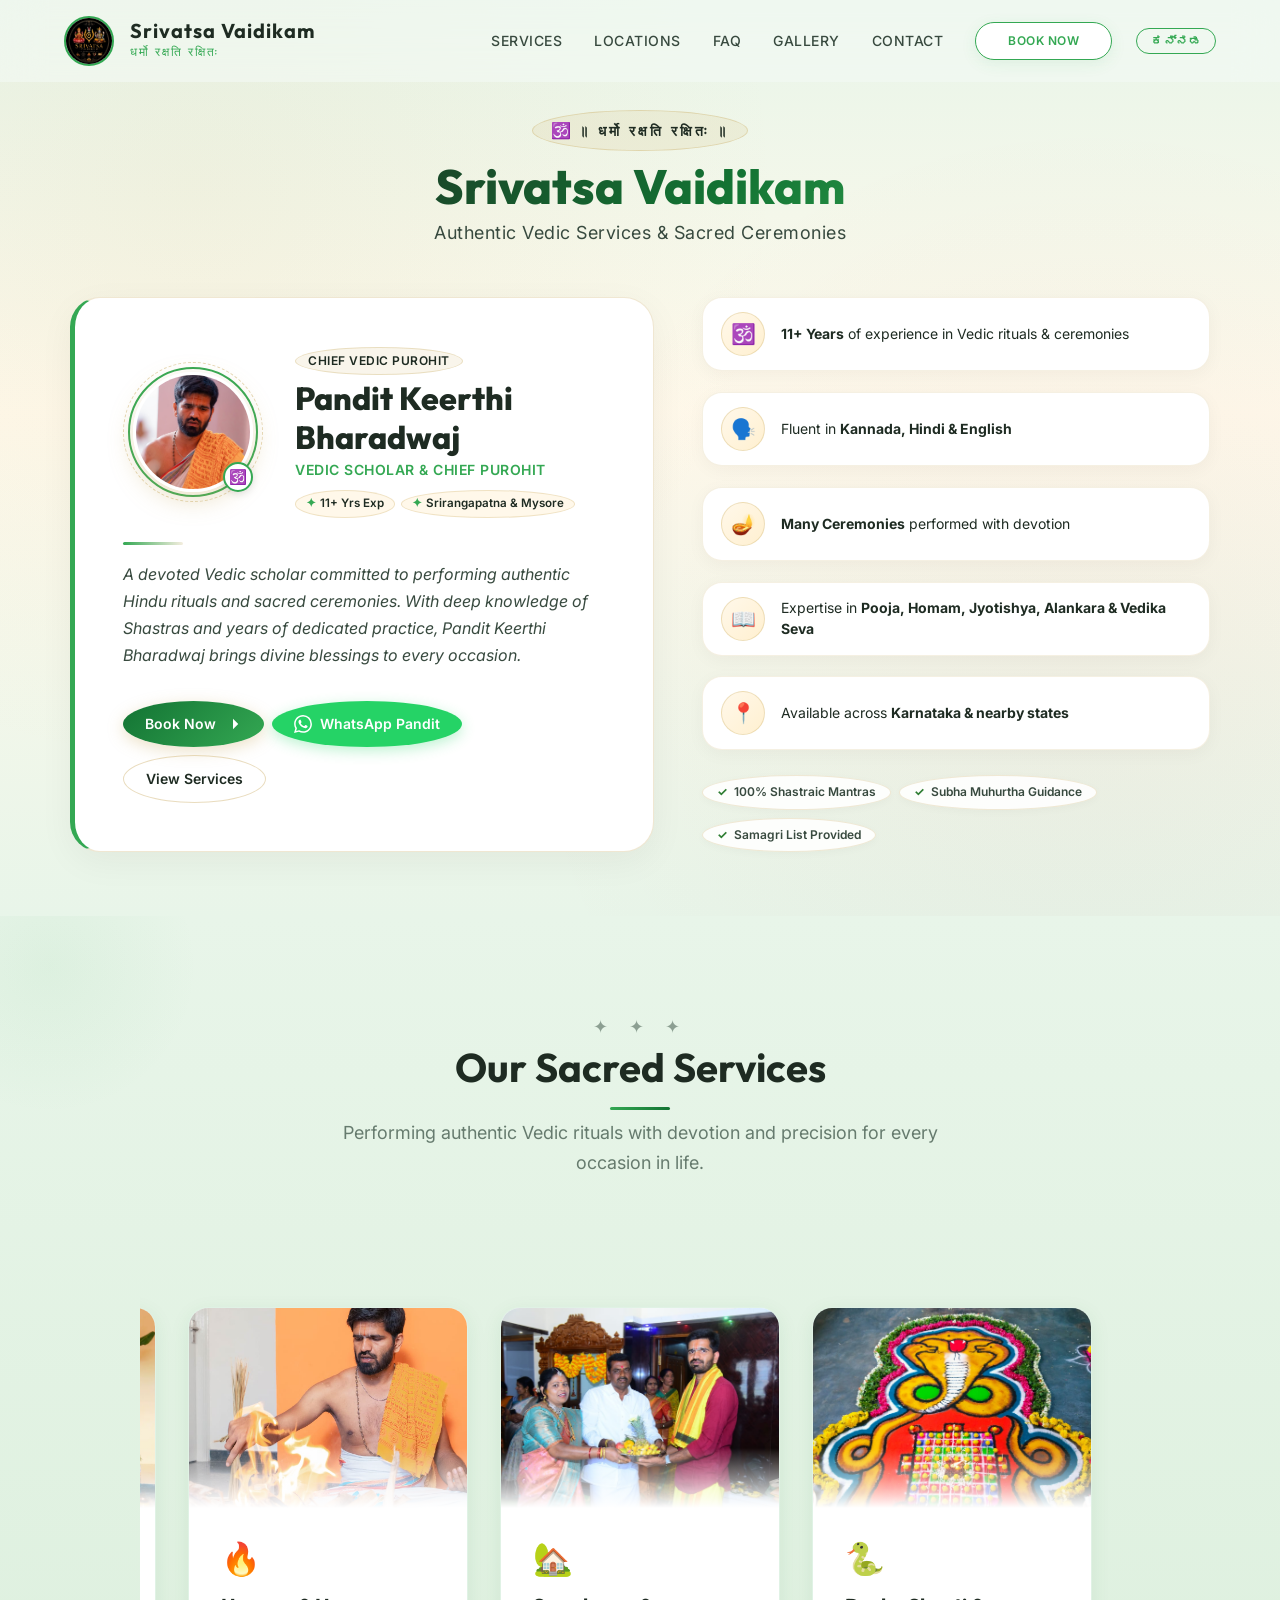
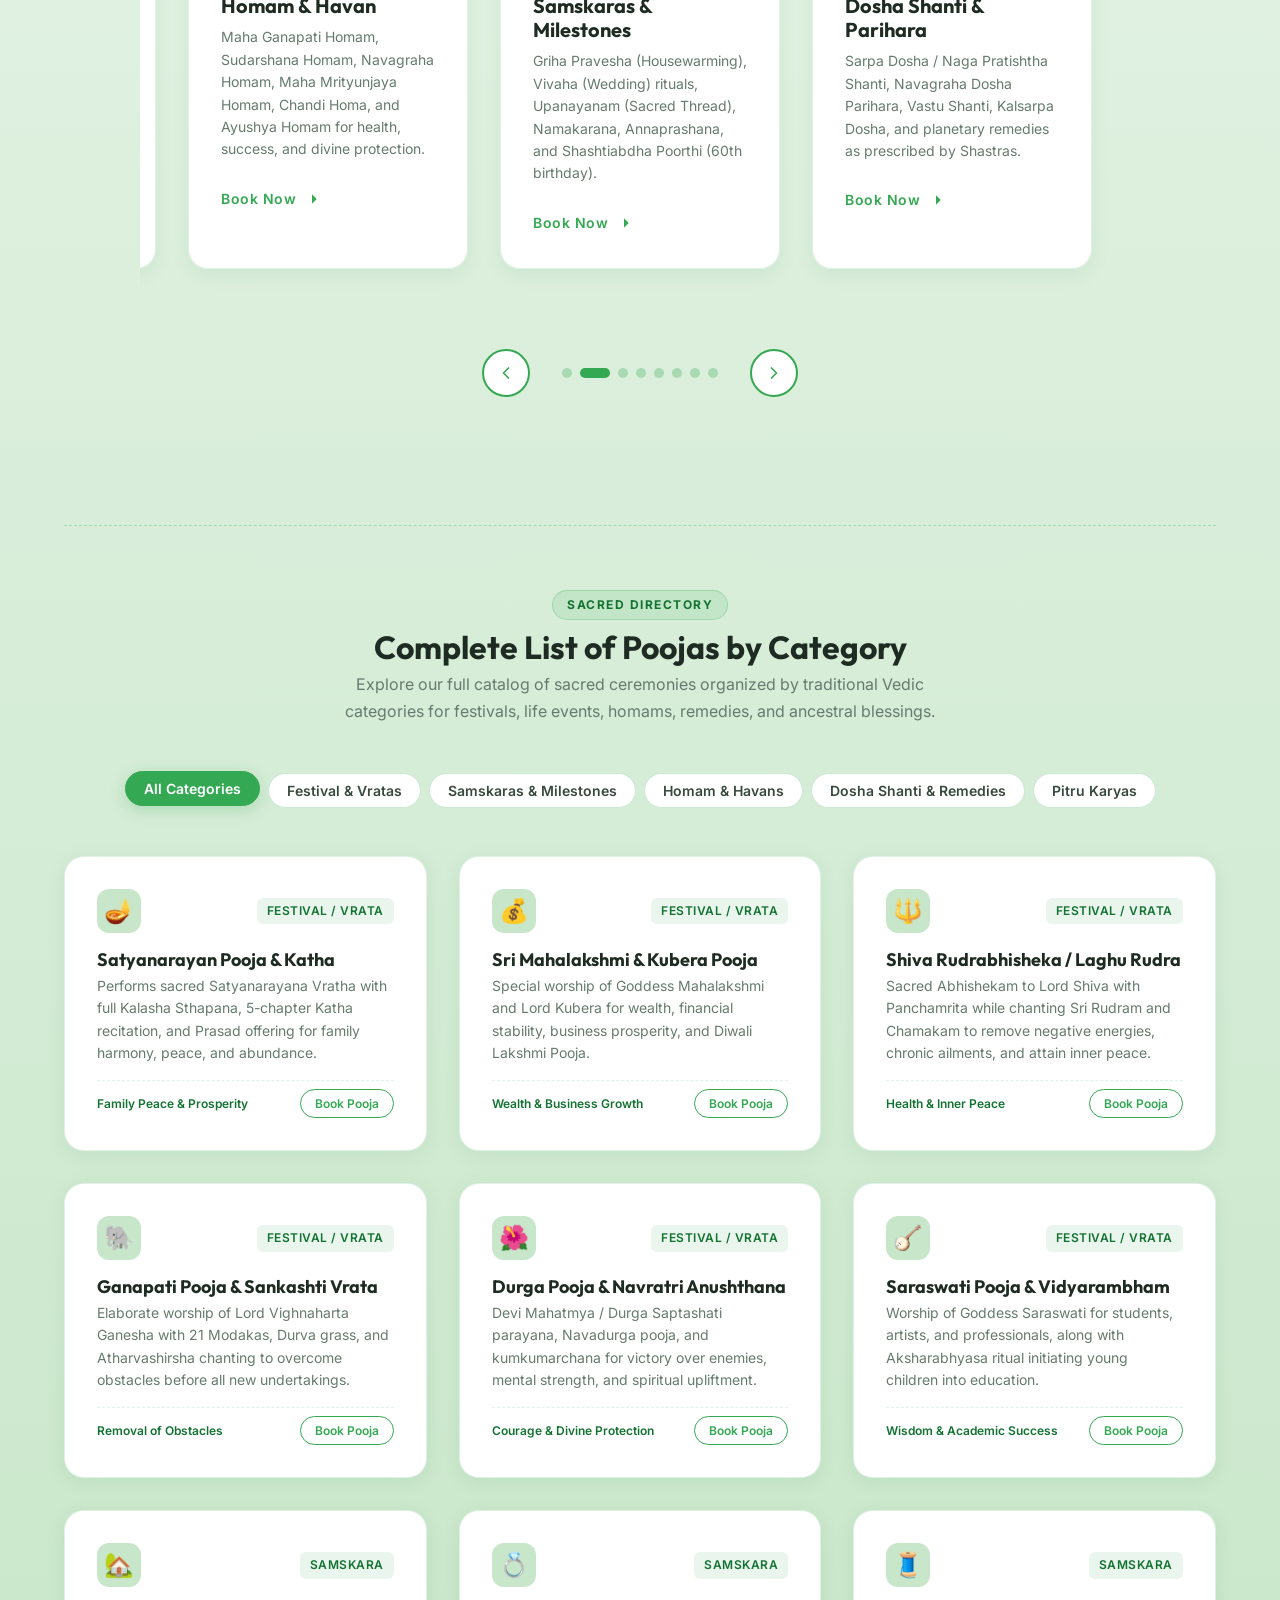
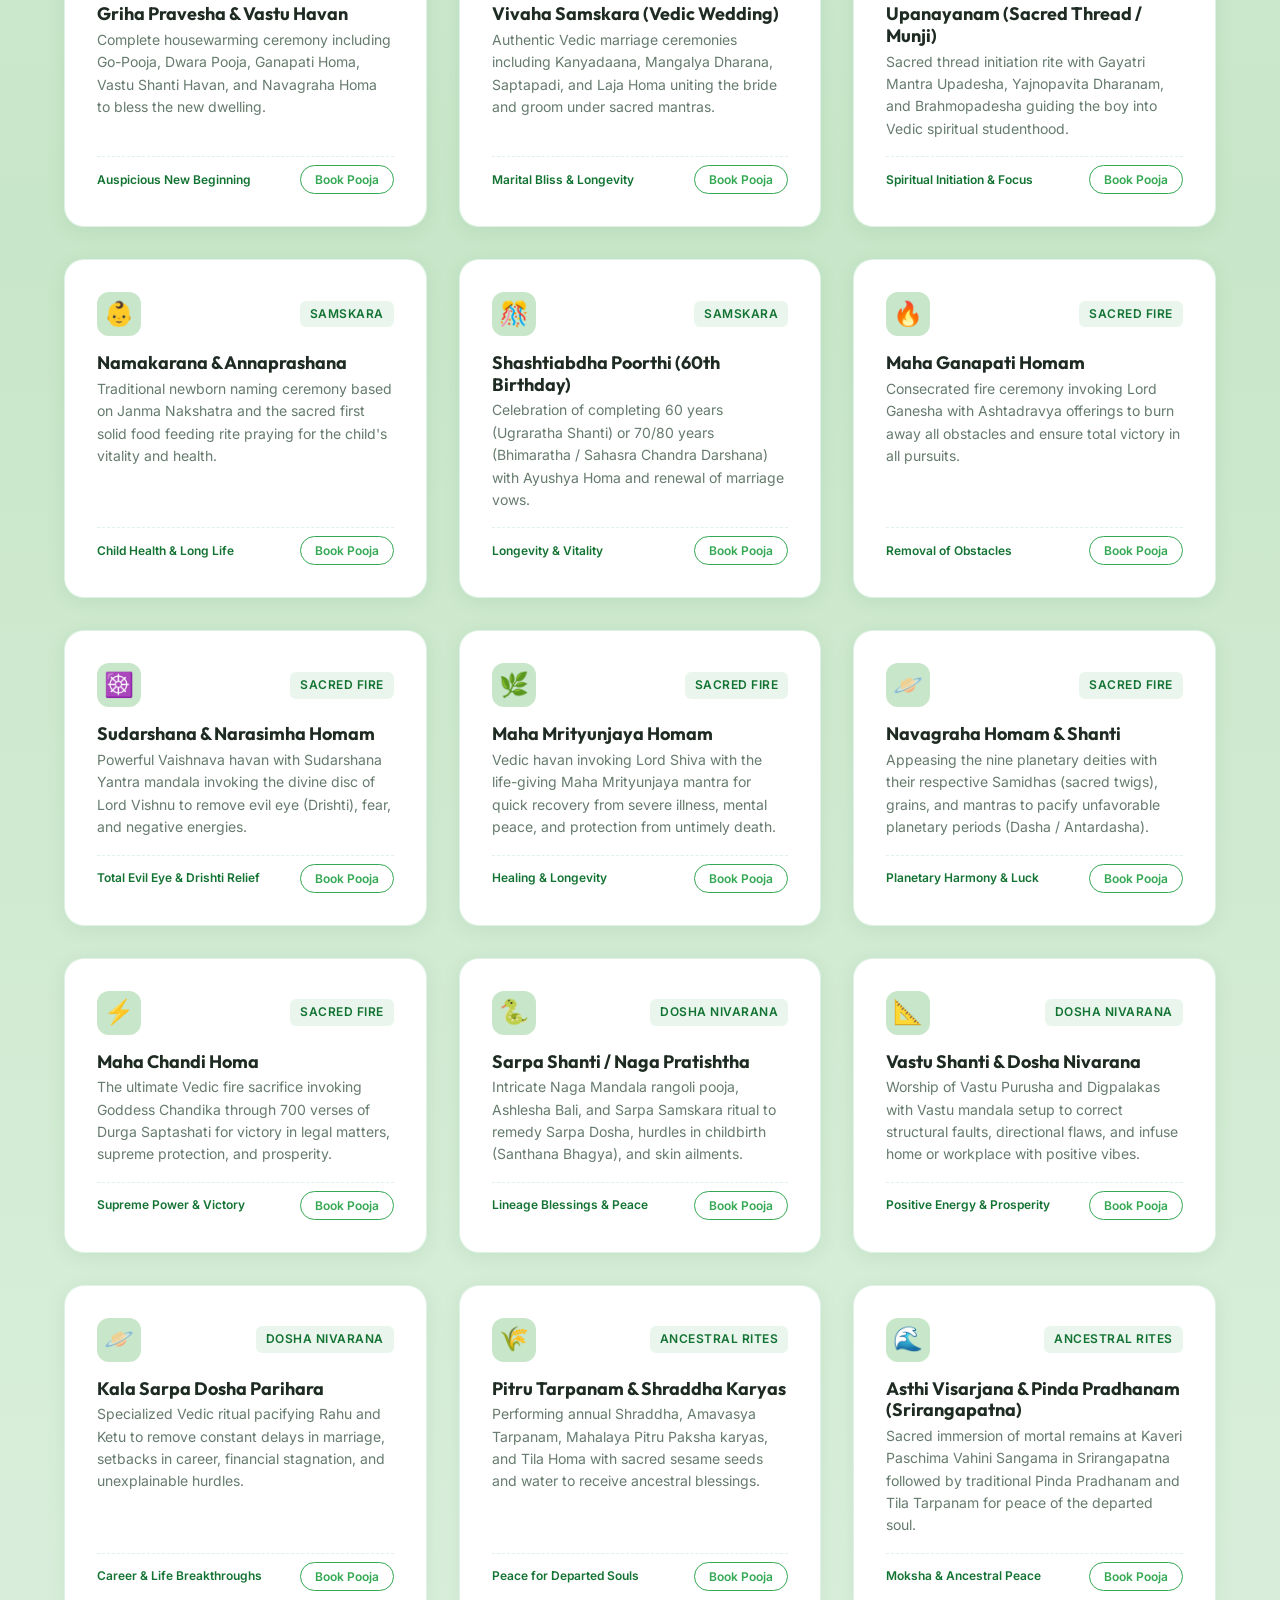
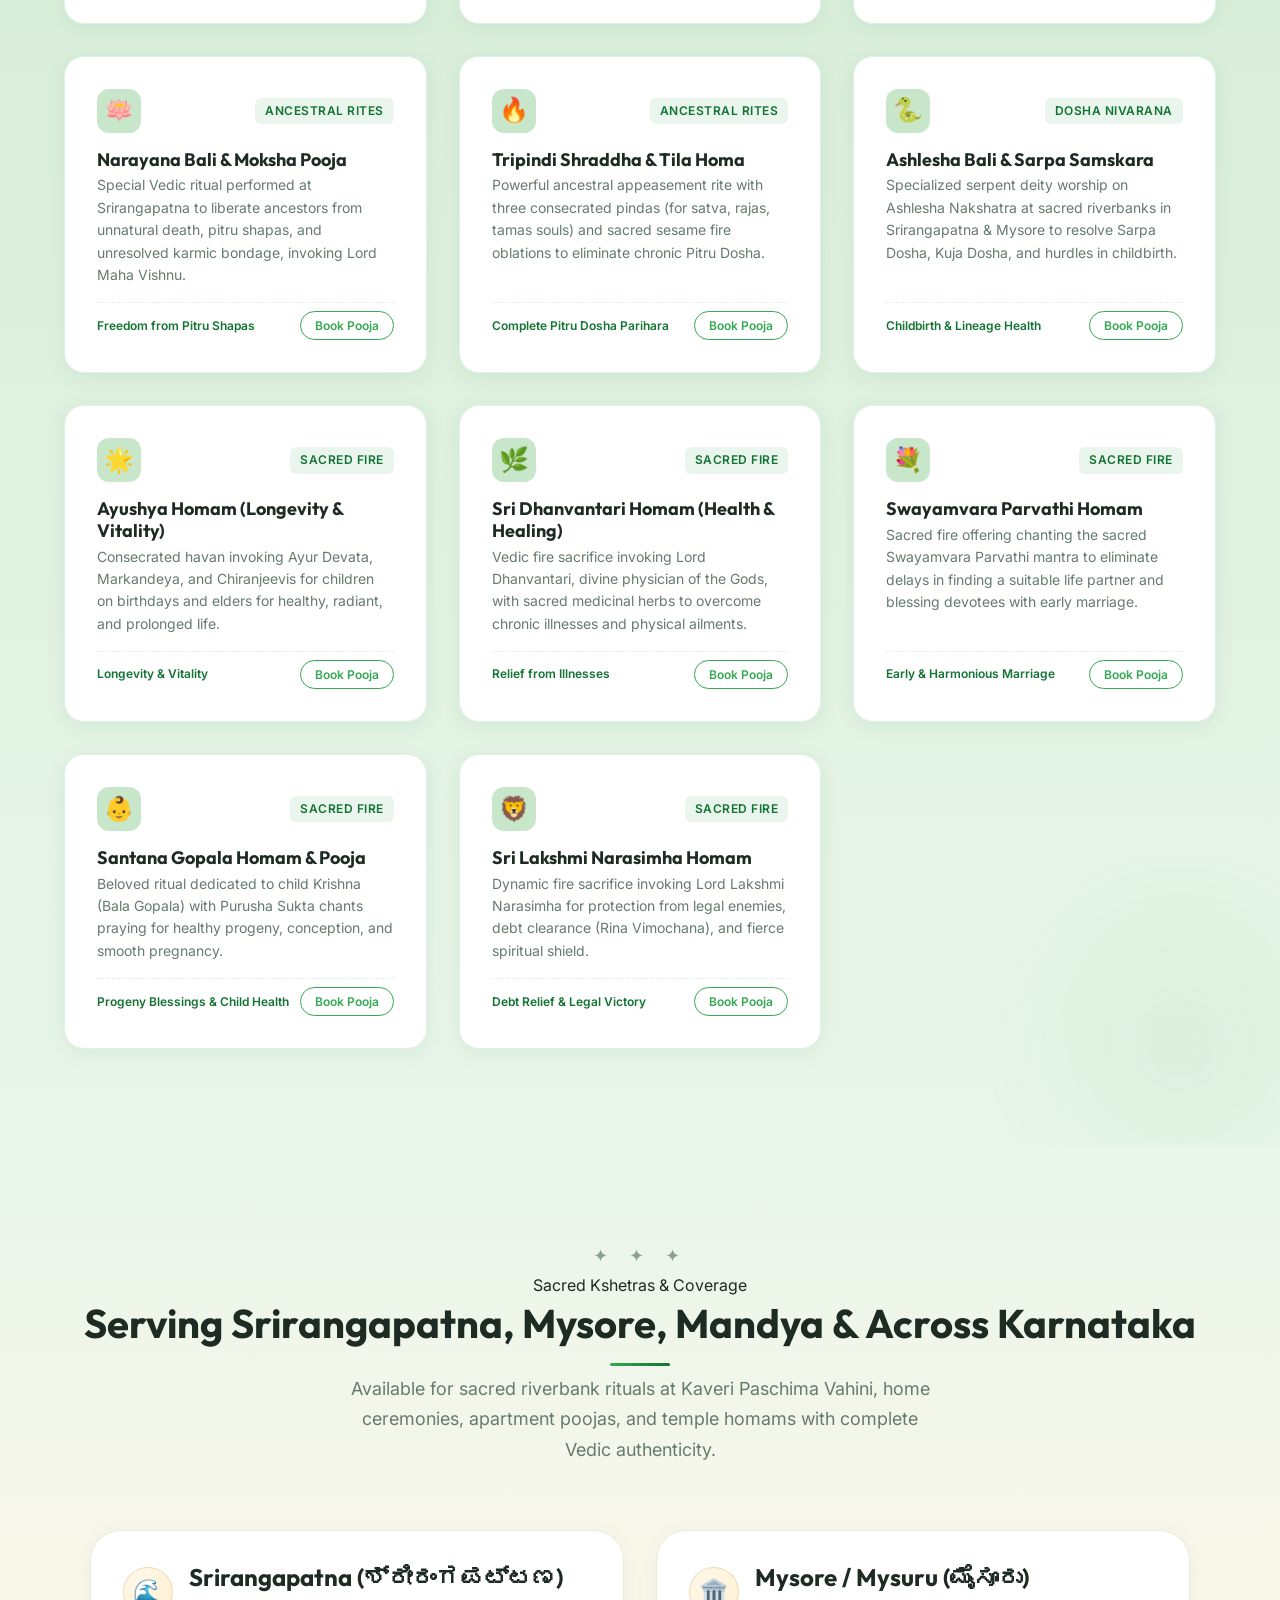
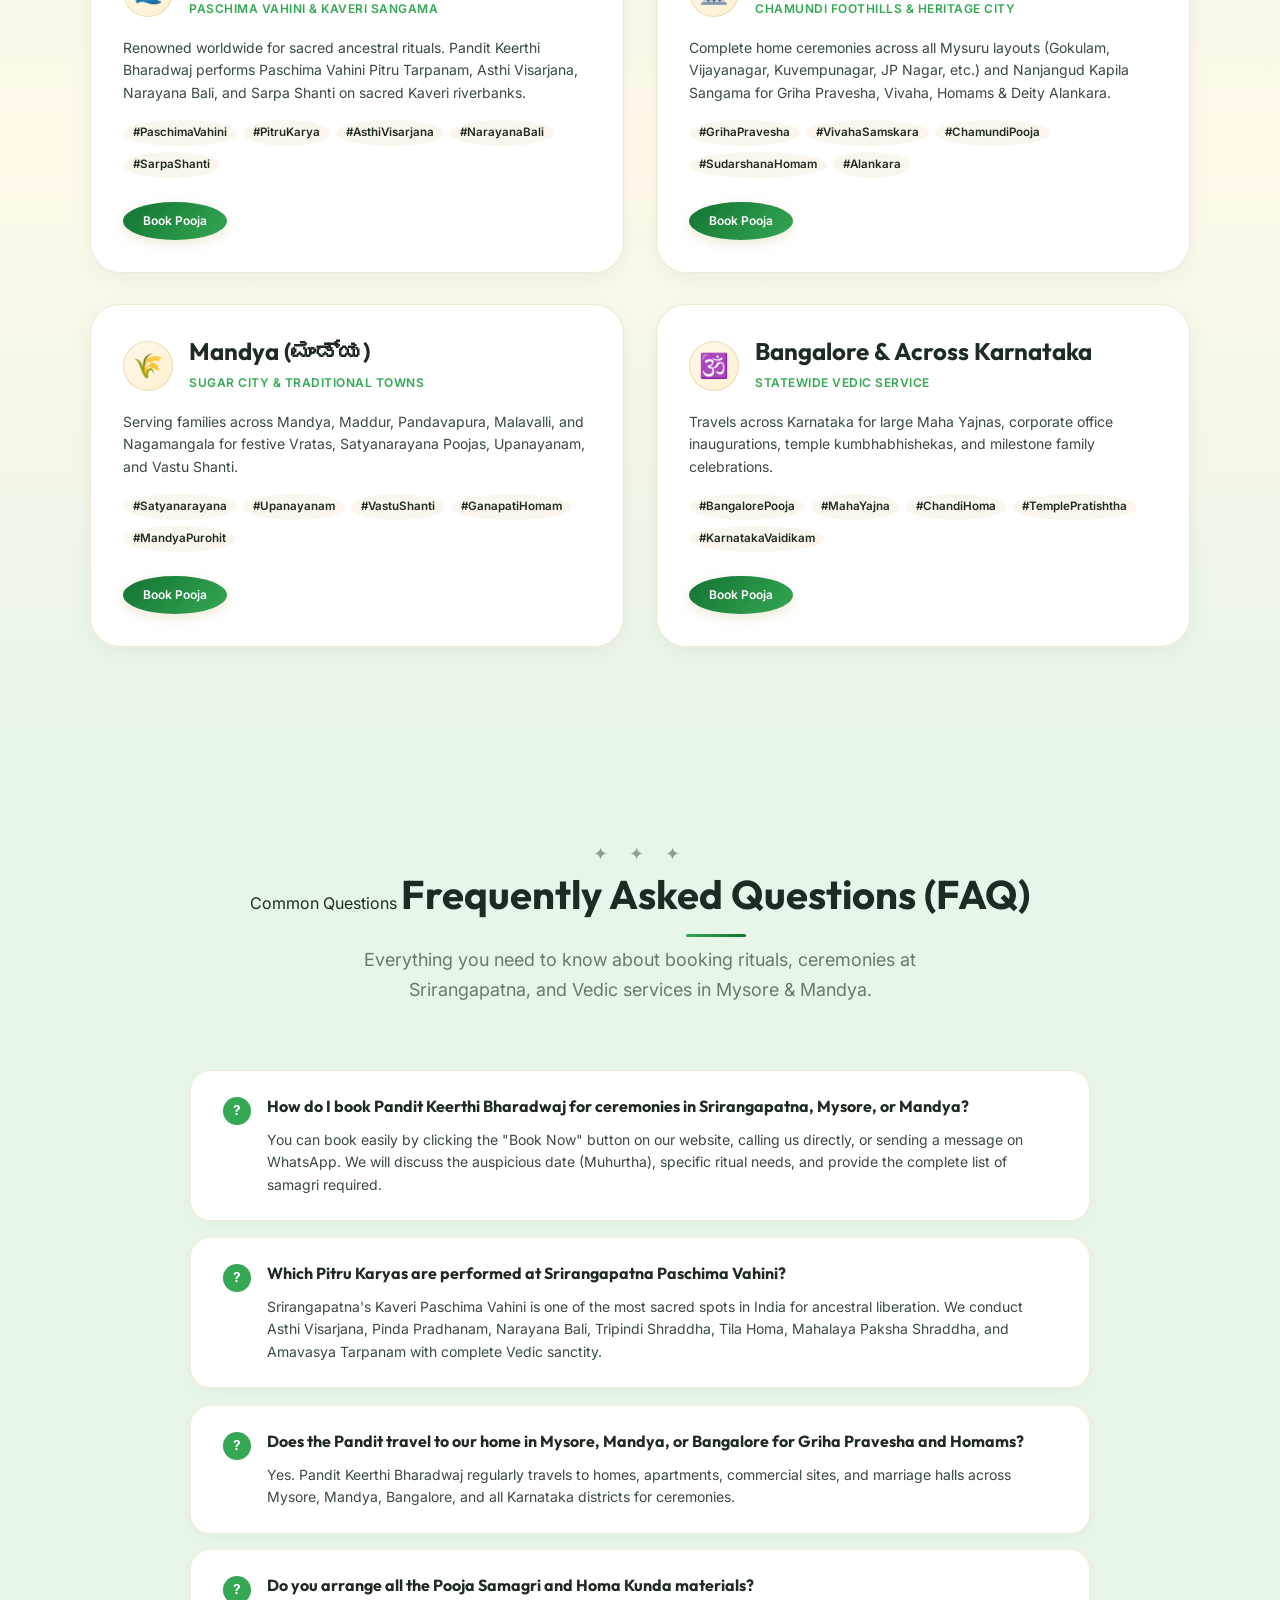
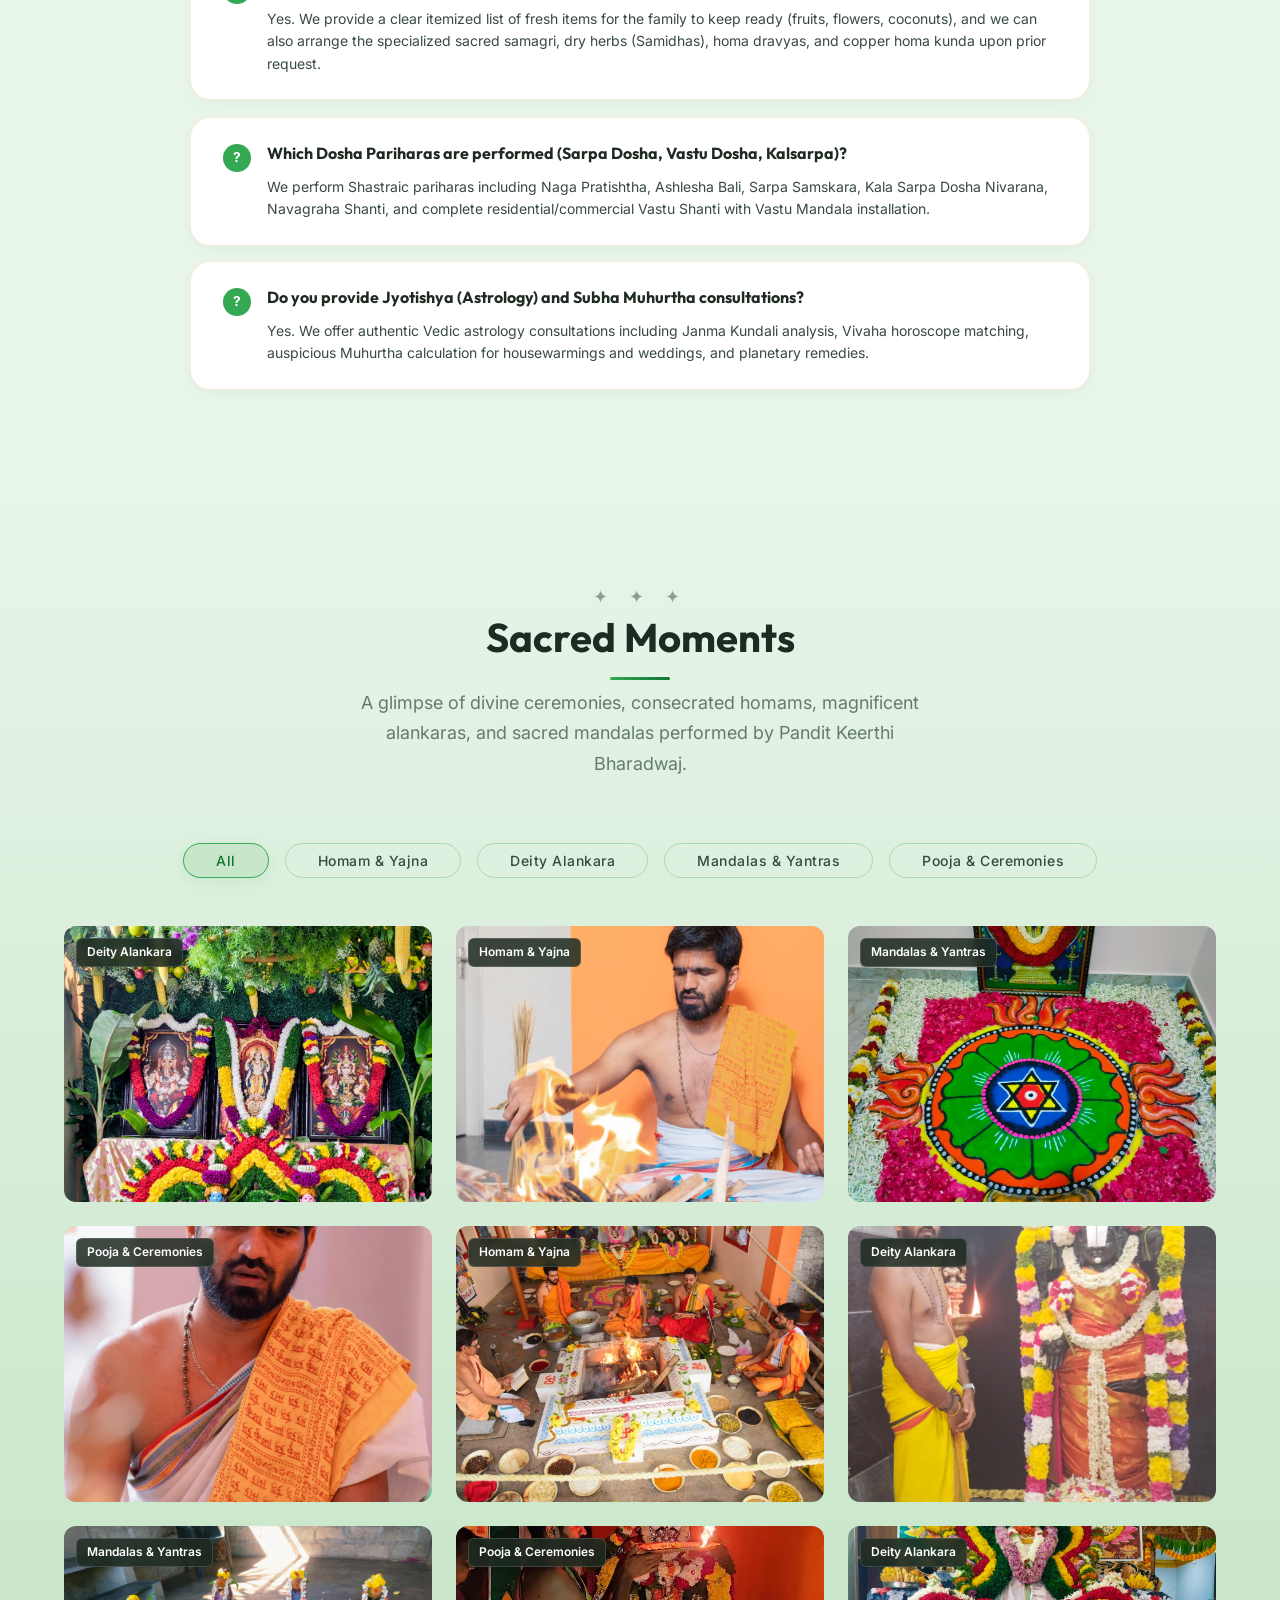
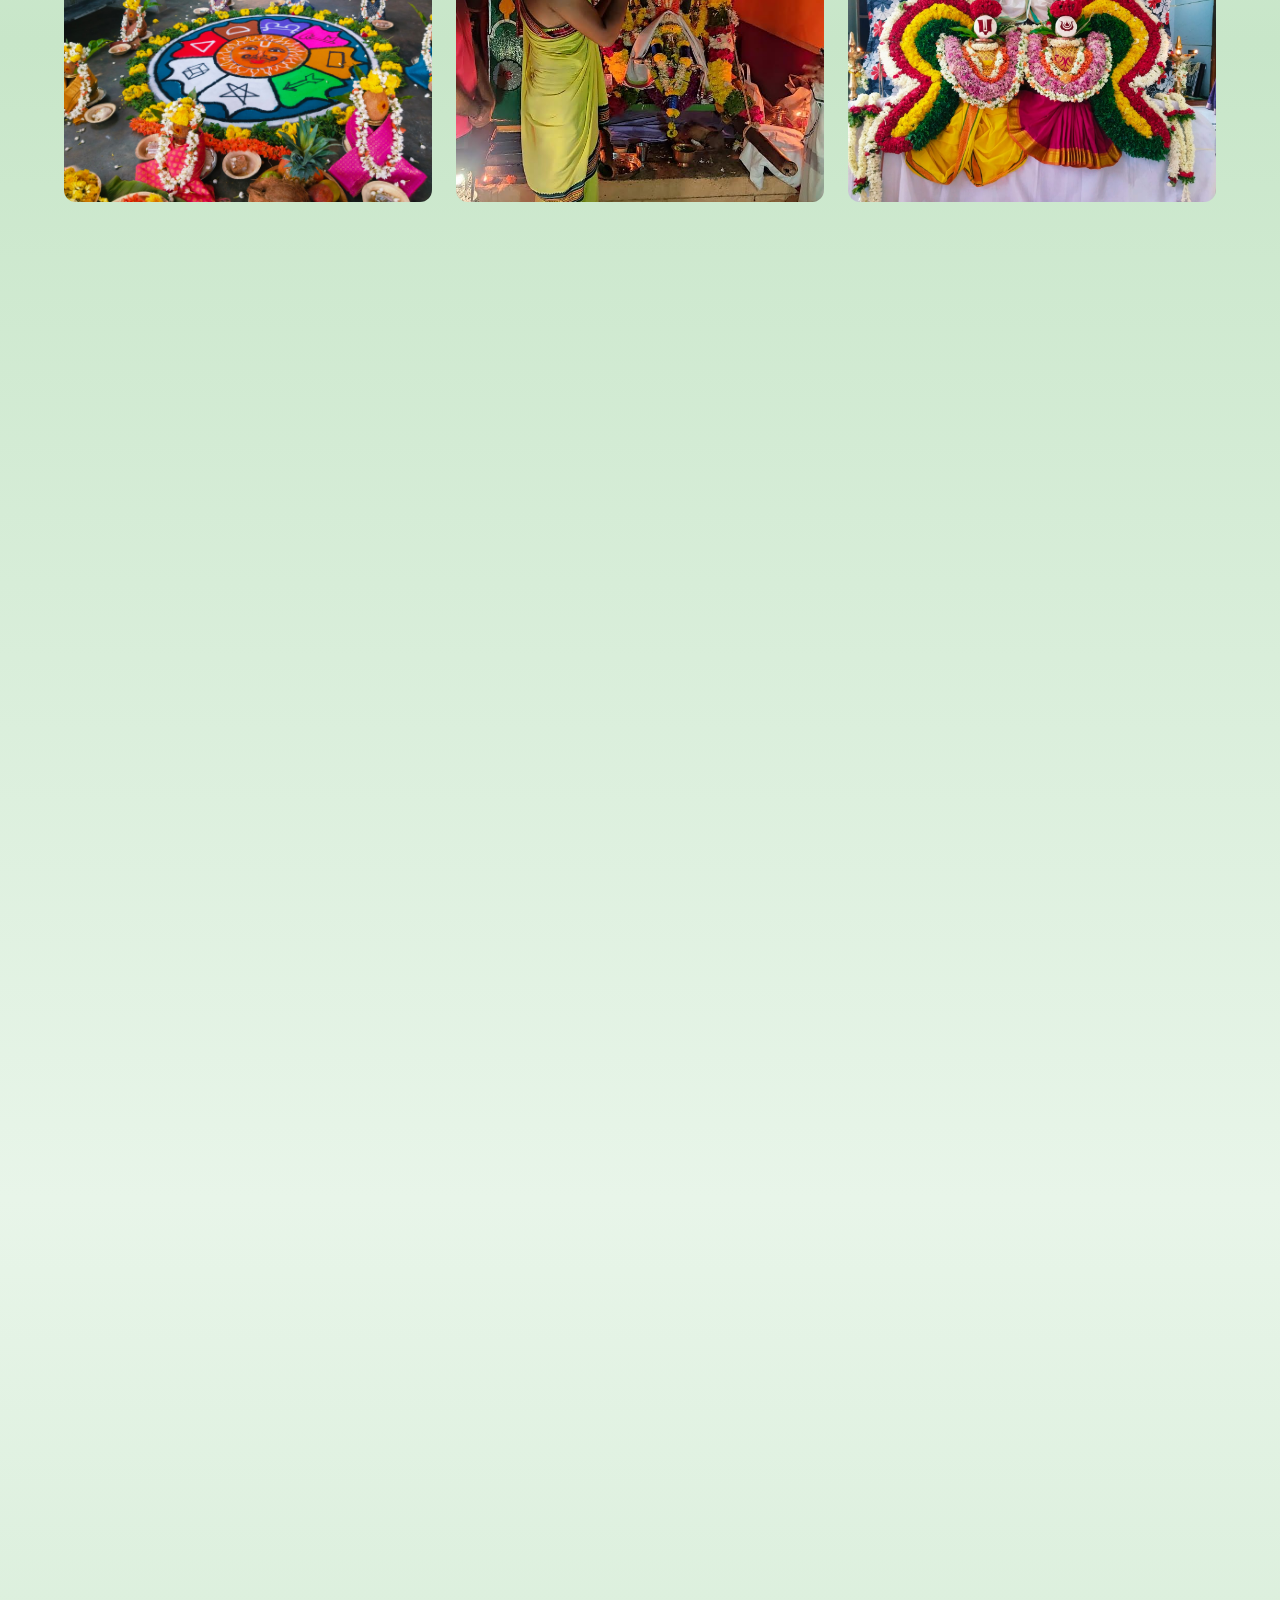
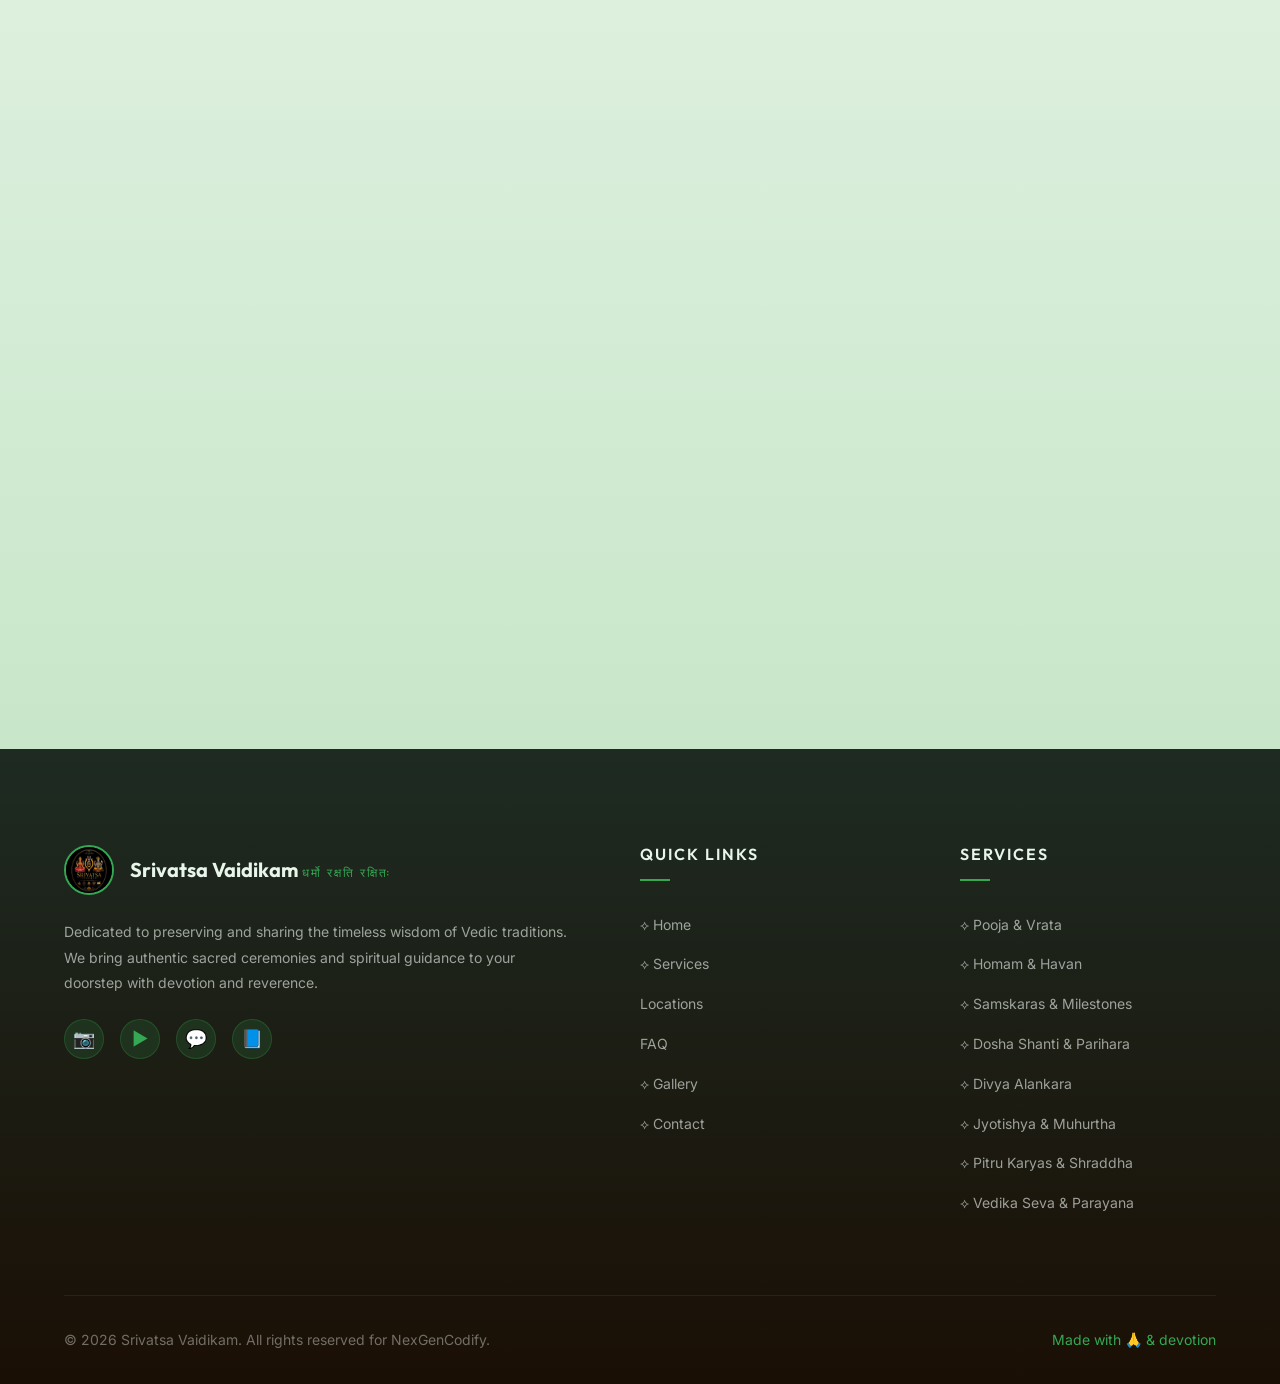
==== commit 6ff0d826: "update: experience to 11+ years, languages to Kannada, Hindi and English, and ceremonies to many" ====
--- a/index.html
+++ b/index.html
@@ -131,7 +131,7 @@
           "name": "Pandit Keerthi Bharadwaj",
           "alternateName": "ಪಂಡಿತ ಕೀರ್ತಿ ಭಾರದ್ವಾಜ್",
           "jobTitle": "Chief Vedic Scholar & Purohit",
-          "knowsLanguage": ["Kannada", "Sanskrit", "Hindi", "English"],
+          "knowsLanguage": ["Kannada", "Hindi", "English"],
           "image": "https://srivatsavaidikam.com/assets/gallery/pandit-profile.jpeg"
         },
         "hasOfferCatalog": {
@@ -388,7 +388,7 @@
               <h2 class="pandit-name" data-i18n="pandit_name">Pandit Keerthi Bharadwaj</h2>
               <p class="pandit-role" data-i18n="pandit_role">Vedic Scholar &amp; Chief Purohit</p>
               <div class="pandit-meta-pills">
-                <span class="meta-pill"><span class="pill-dot">✦</span> 15+ Yrs Exp</span>
+                <span class="meta-pill"><span class="pill-dot">✦</span> 11+ Yrs Exp</span>
                 <span class="meta-pill"><span class="pill-dot">✦</span> Srirangapatna &amp; Mysore</span>
               </div>
             </div>
@@ -422,19 +422,19 @@
           <div class="stat-card">
             <div class="stat-icon-wrap">🕉️</div>
             <div class="stat-card-text">
-              <p data-i18n="highlight_exp"><strong>15+ Years</strong> of experience in Vedic rituals &amp; ceremonies</p>
+              <p data-i18n="highlight_exp"><strong>11+ Years</strong> of experience in Vedic rituals &amp; ceremonies</p>
             </div>
           </div>
           <div class="stat-card">
             <div class="stat-icon-wrap">🗣️</div>
             <div class="stat-card-text">
-              <p data-i18n="highlight_lang">Fluent in <strong>Kannada, Hindi &amp; Sanskrit</strong></p>
+              <p data-i18n="highlight_lang">Fluent in <strong>Kannada, Hindi &amp; English</strong></p>
             </div>
           </div>
           <div class="stat-card">
             <div class="stat-icon-wrap">🪔</div>
             <div class="stat-card-text">
-              <p data-i18n="highlight_cere"><strong>5000+ Ceremonies</strong> performed with devotion</p>
+              <p data-i18n="highlight_cere"><strong>Many Ceremonies</strong> performed with devotion</p>
             </div>
           </div>
           <div class="stat-card">
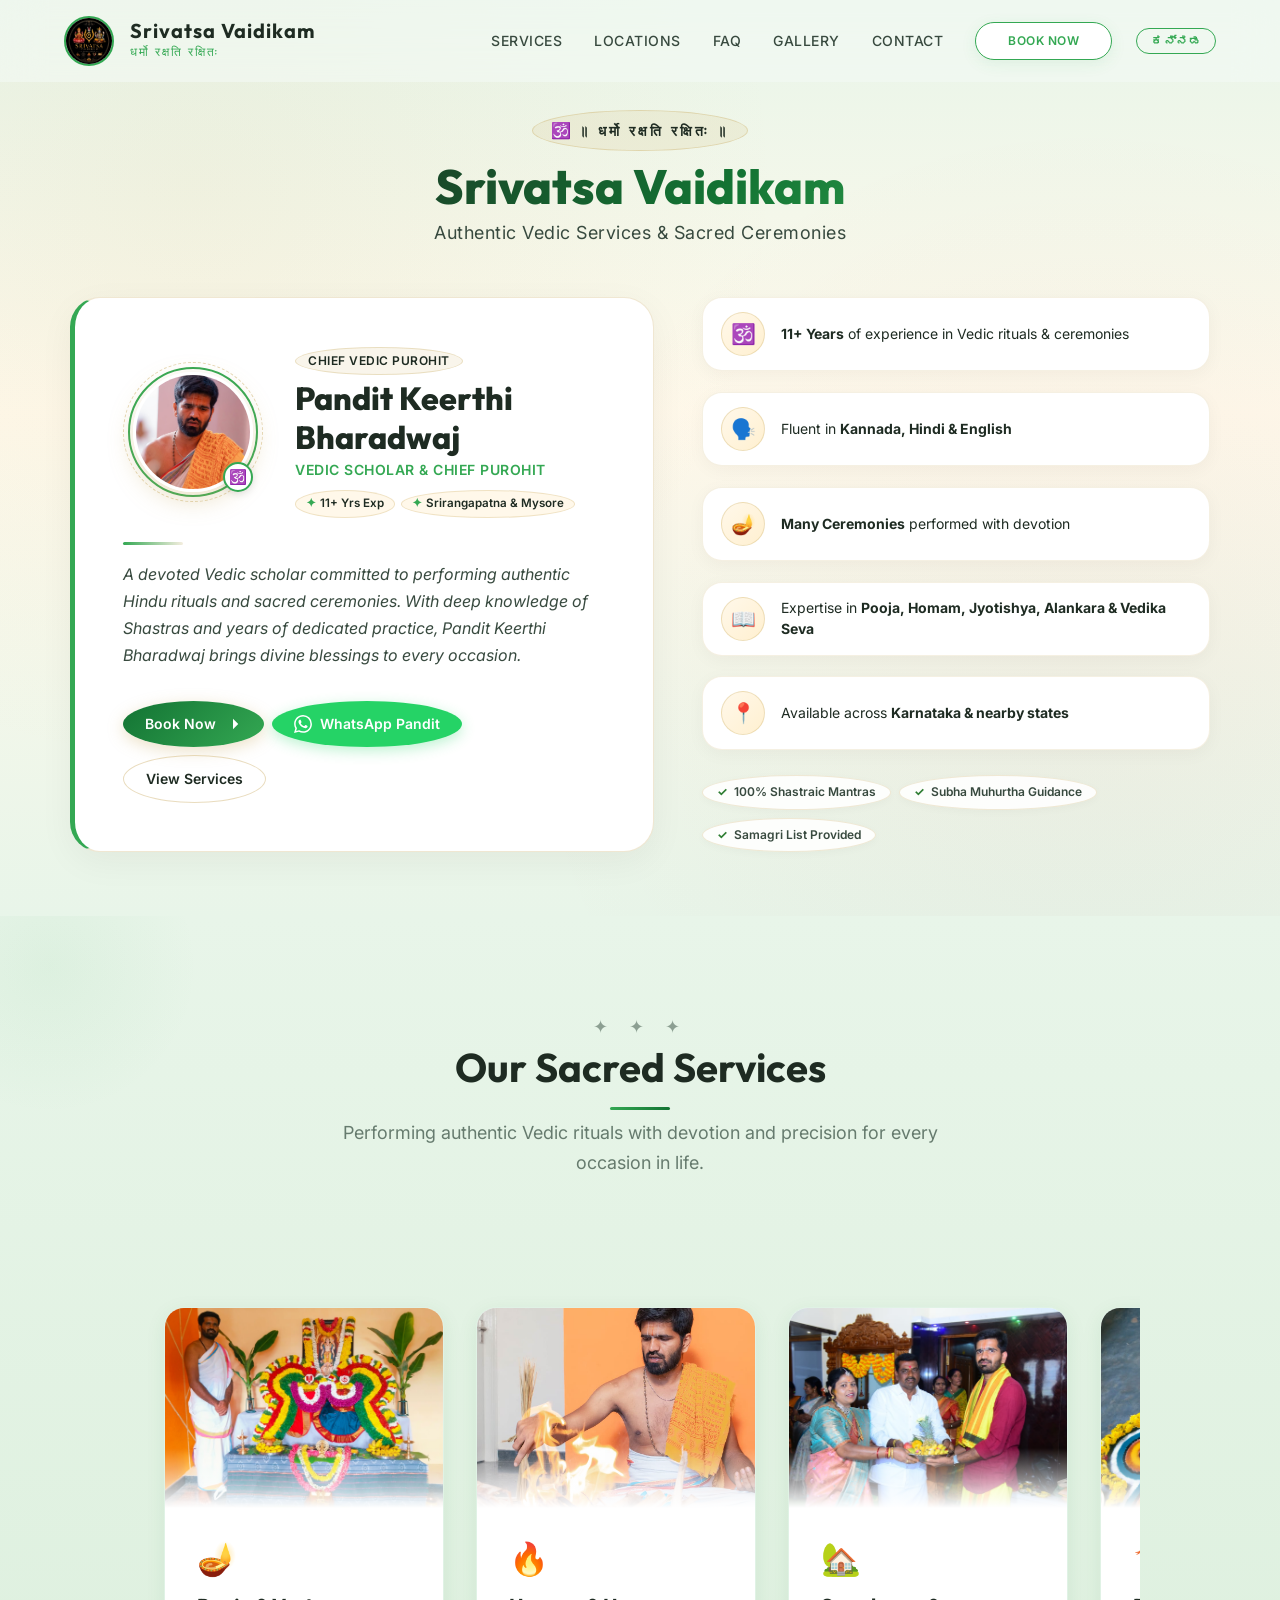
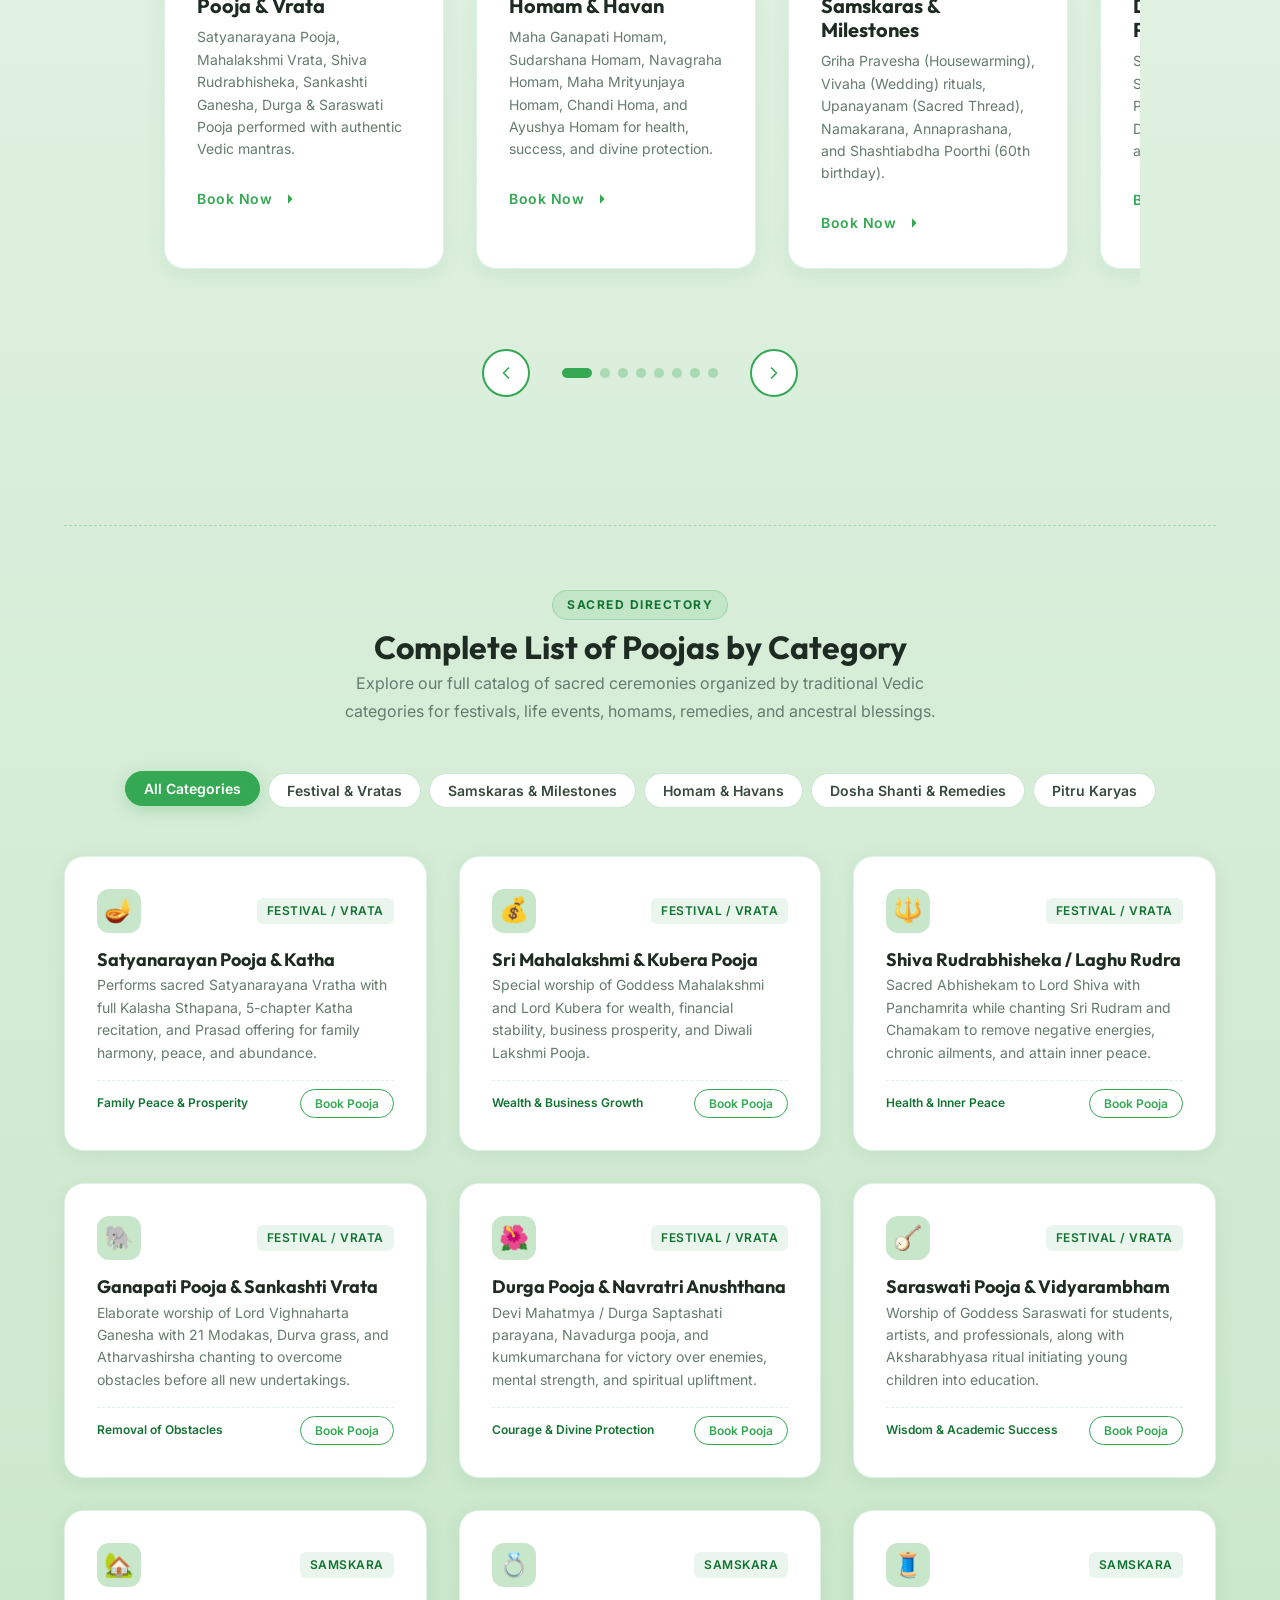
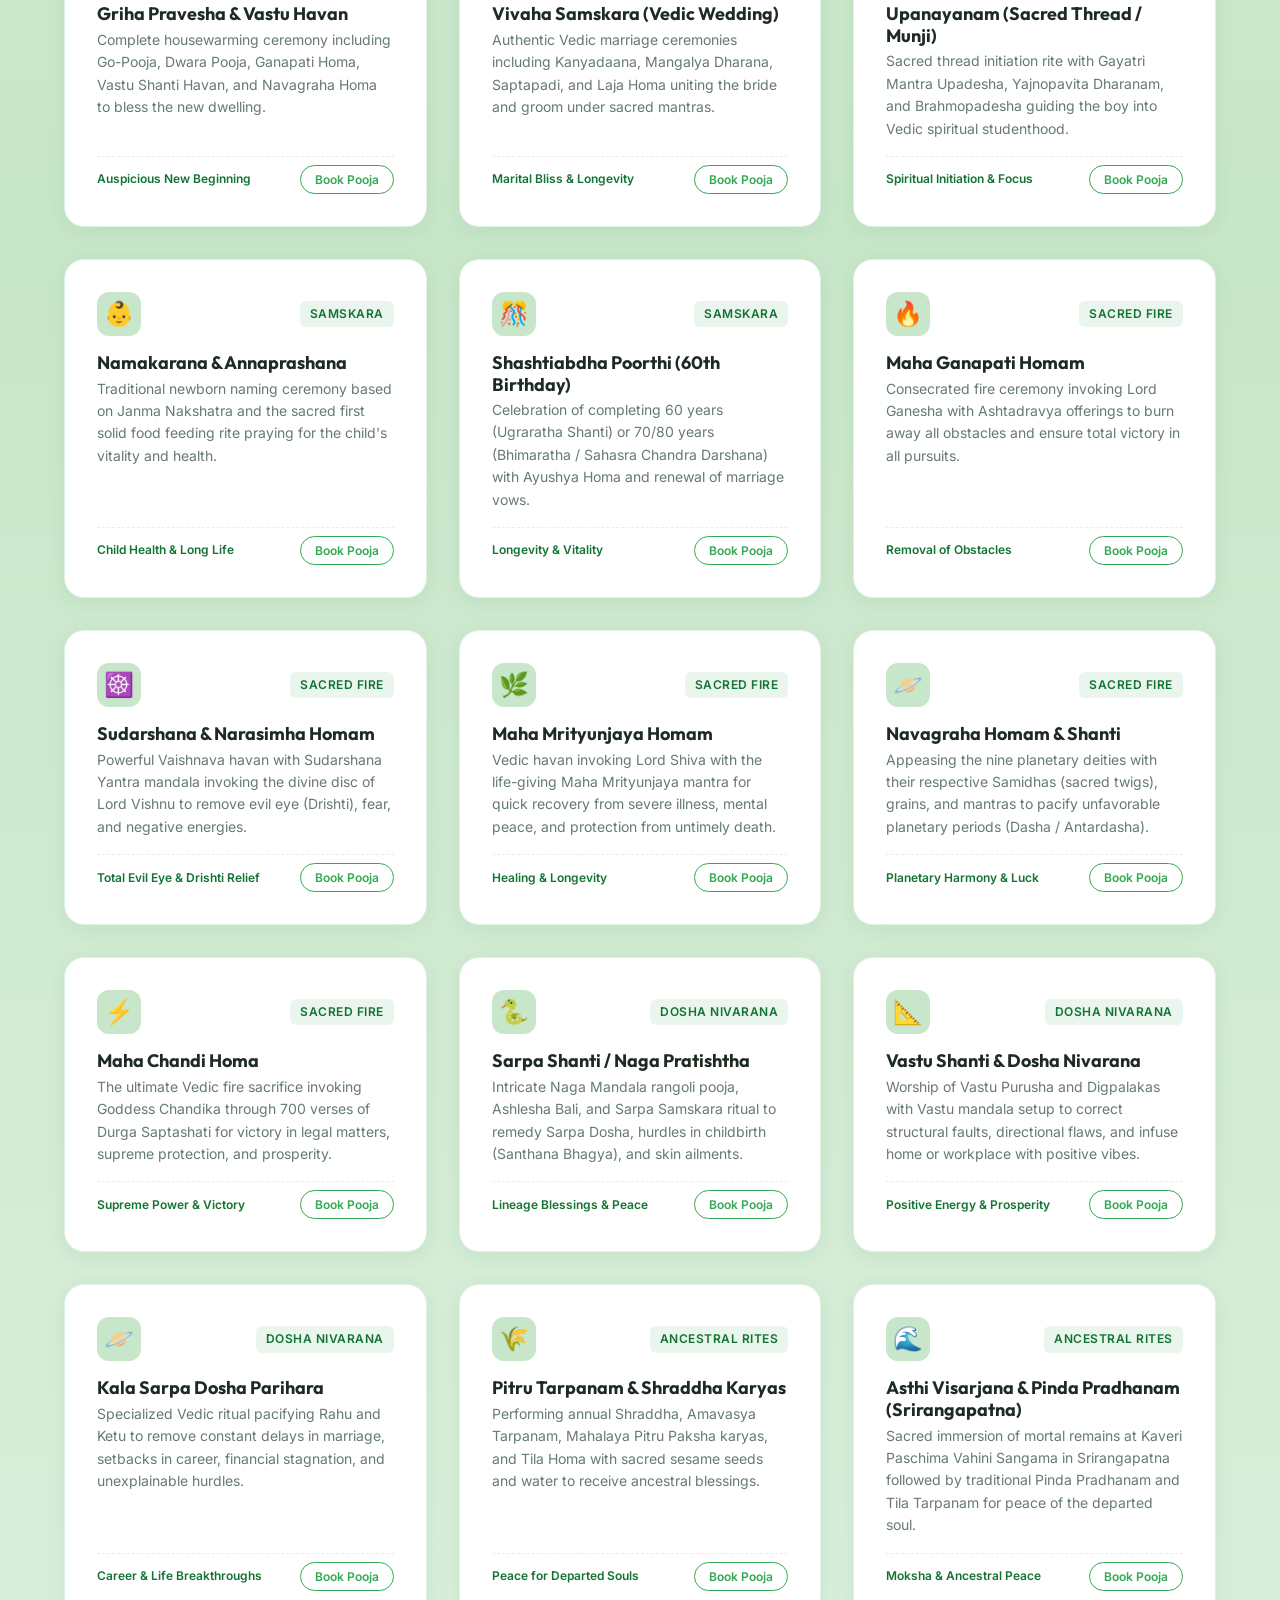
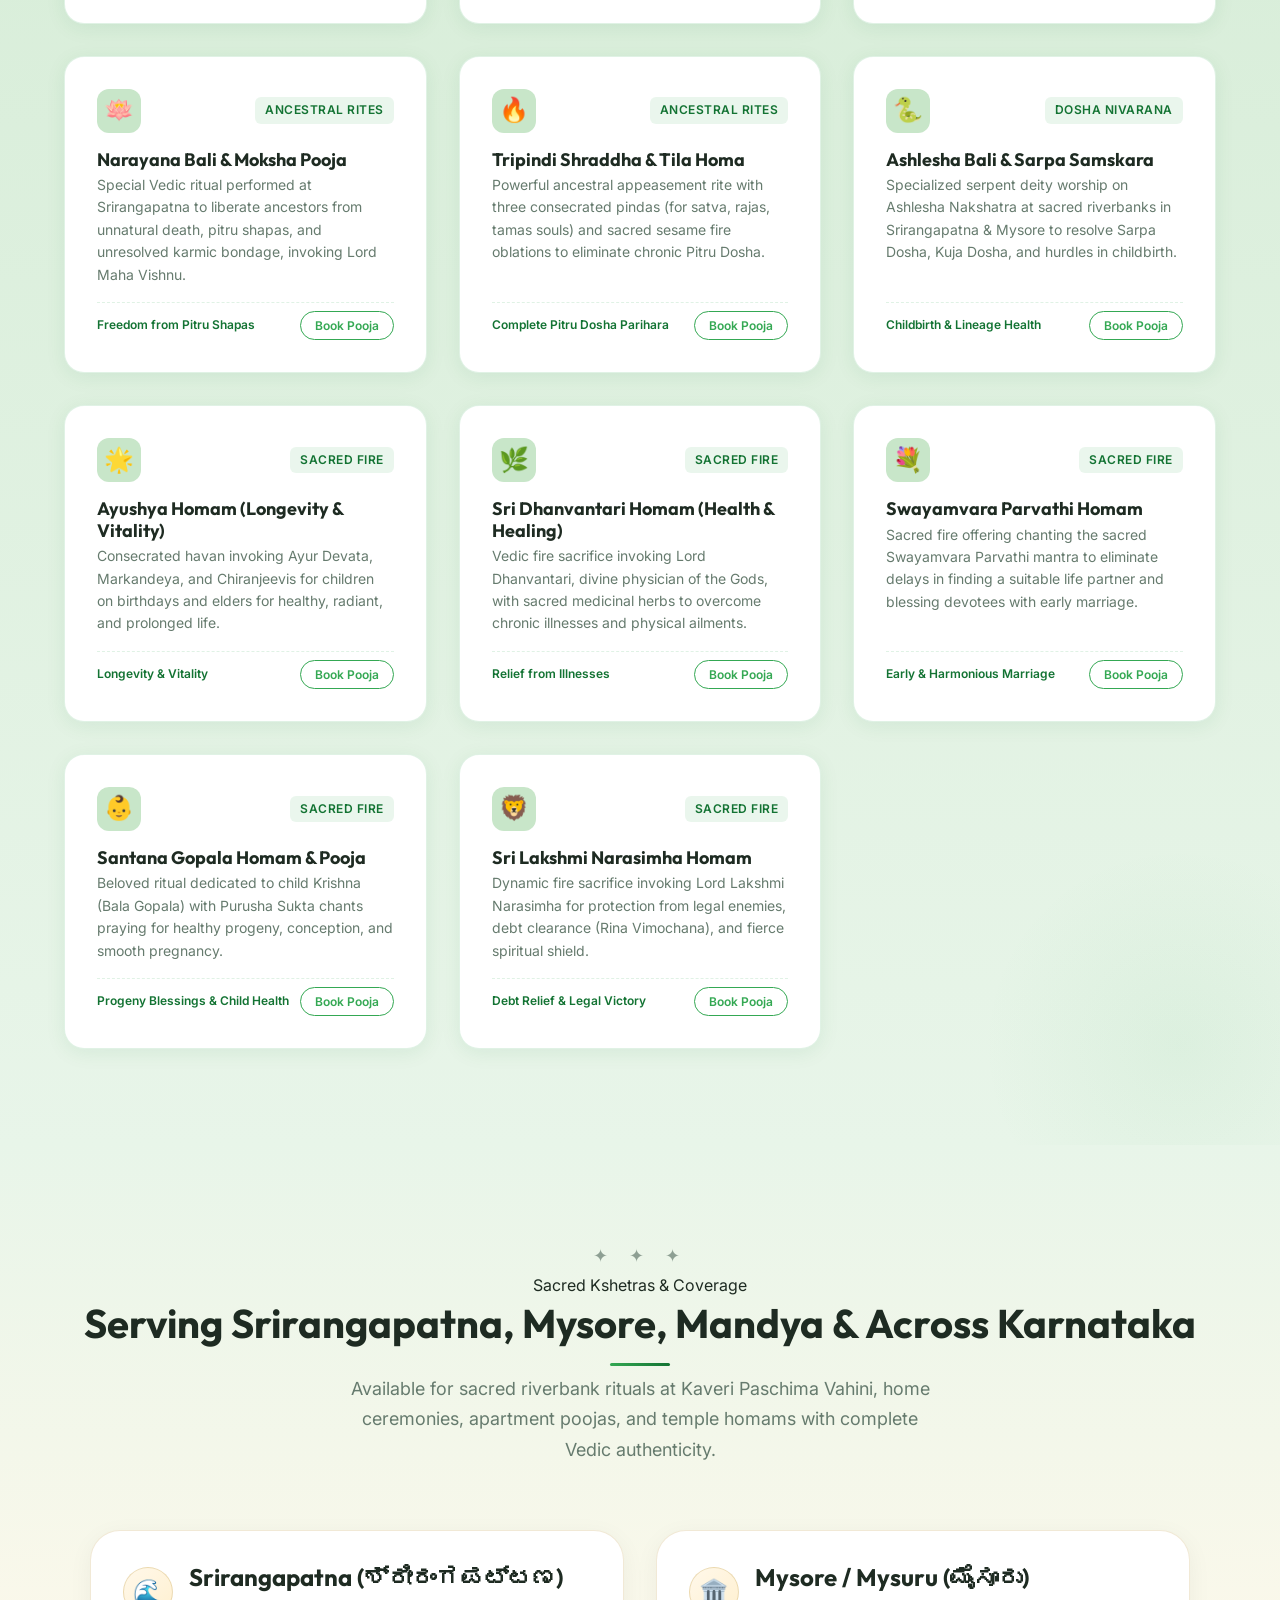
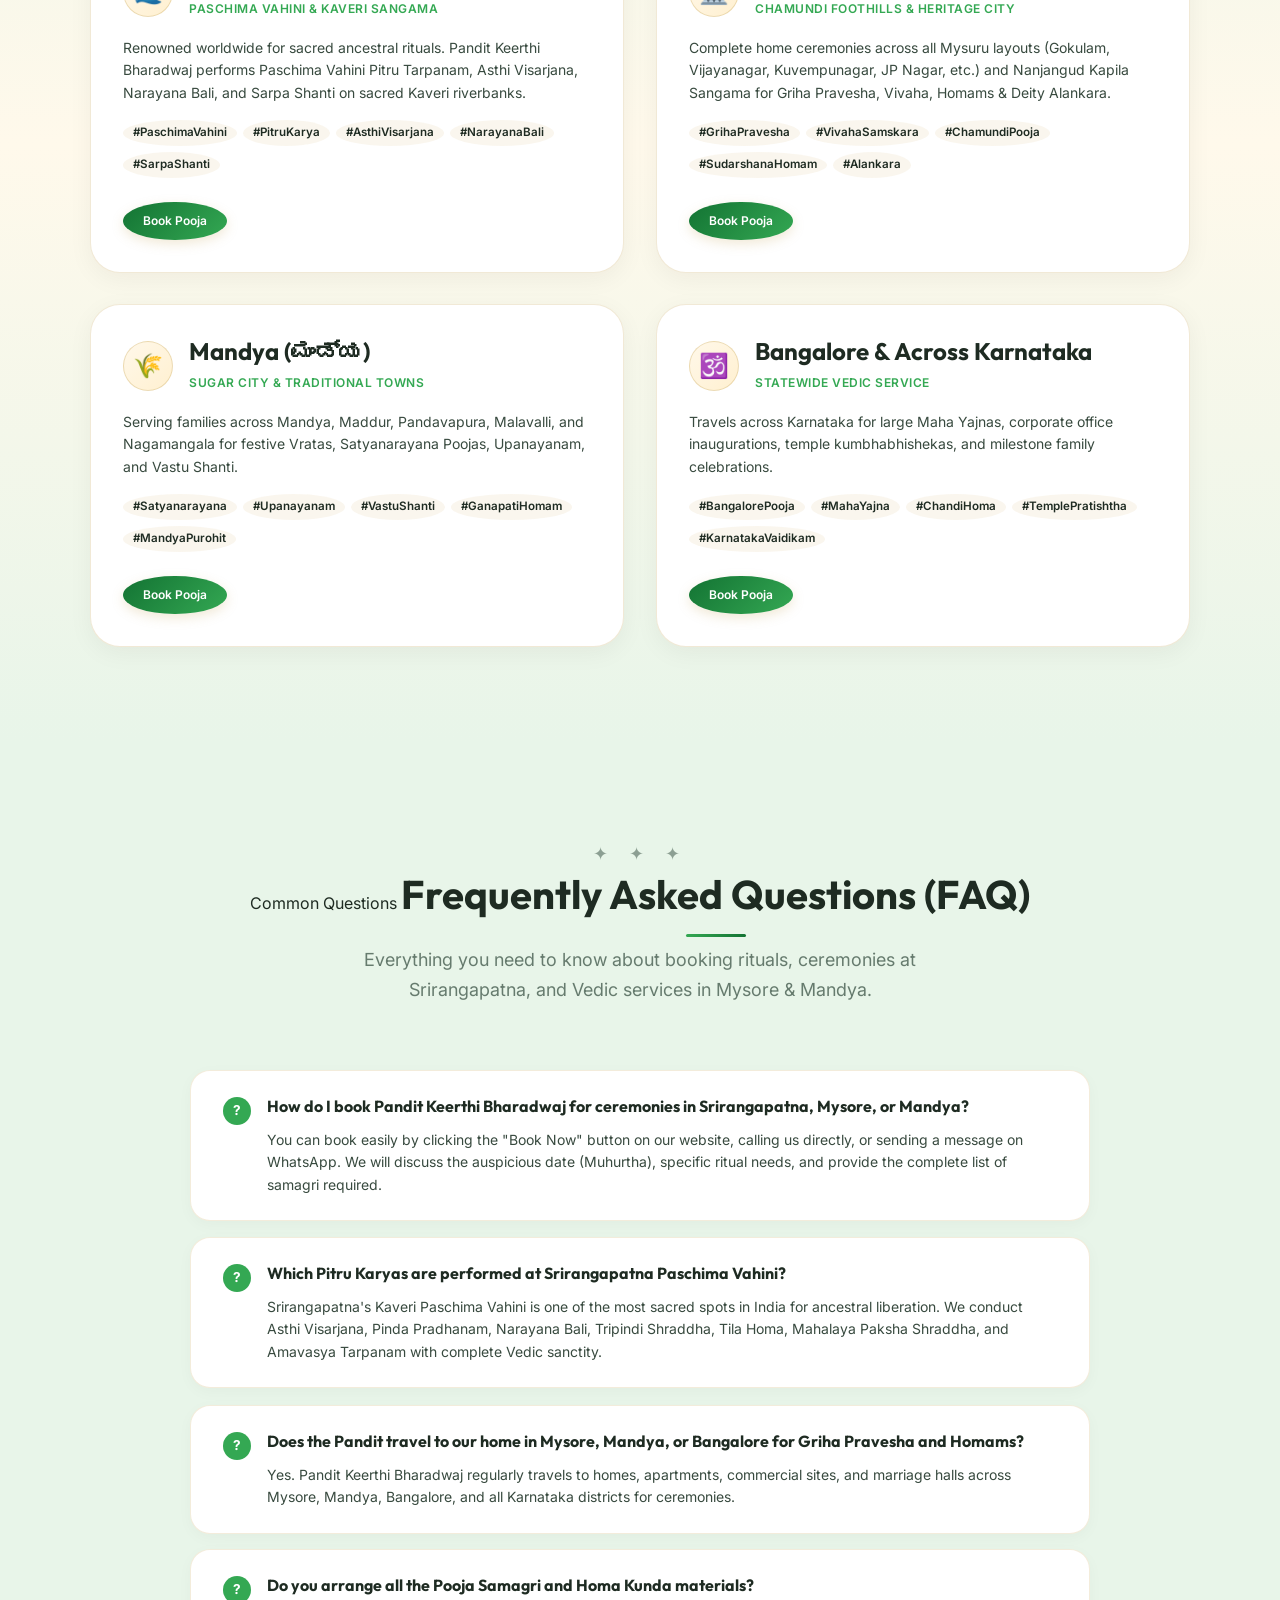
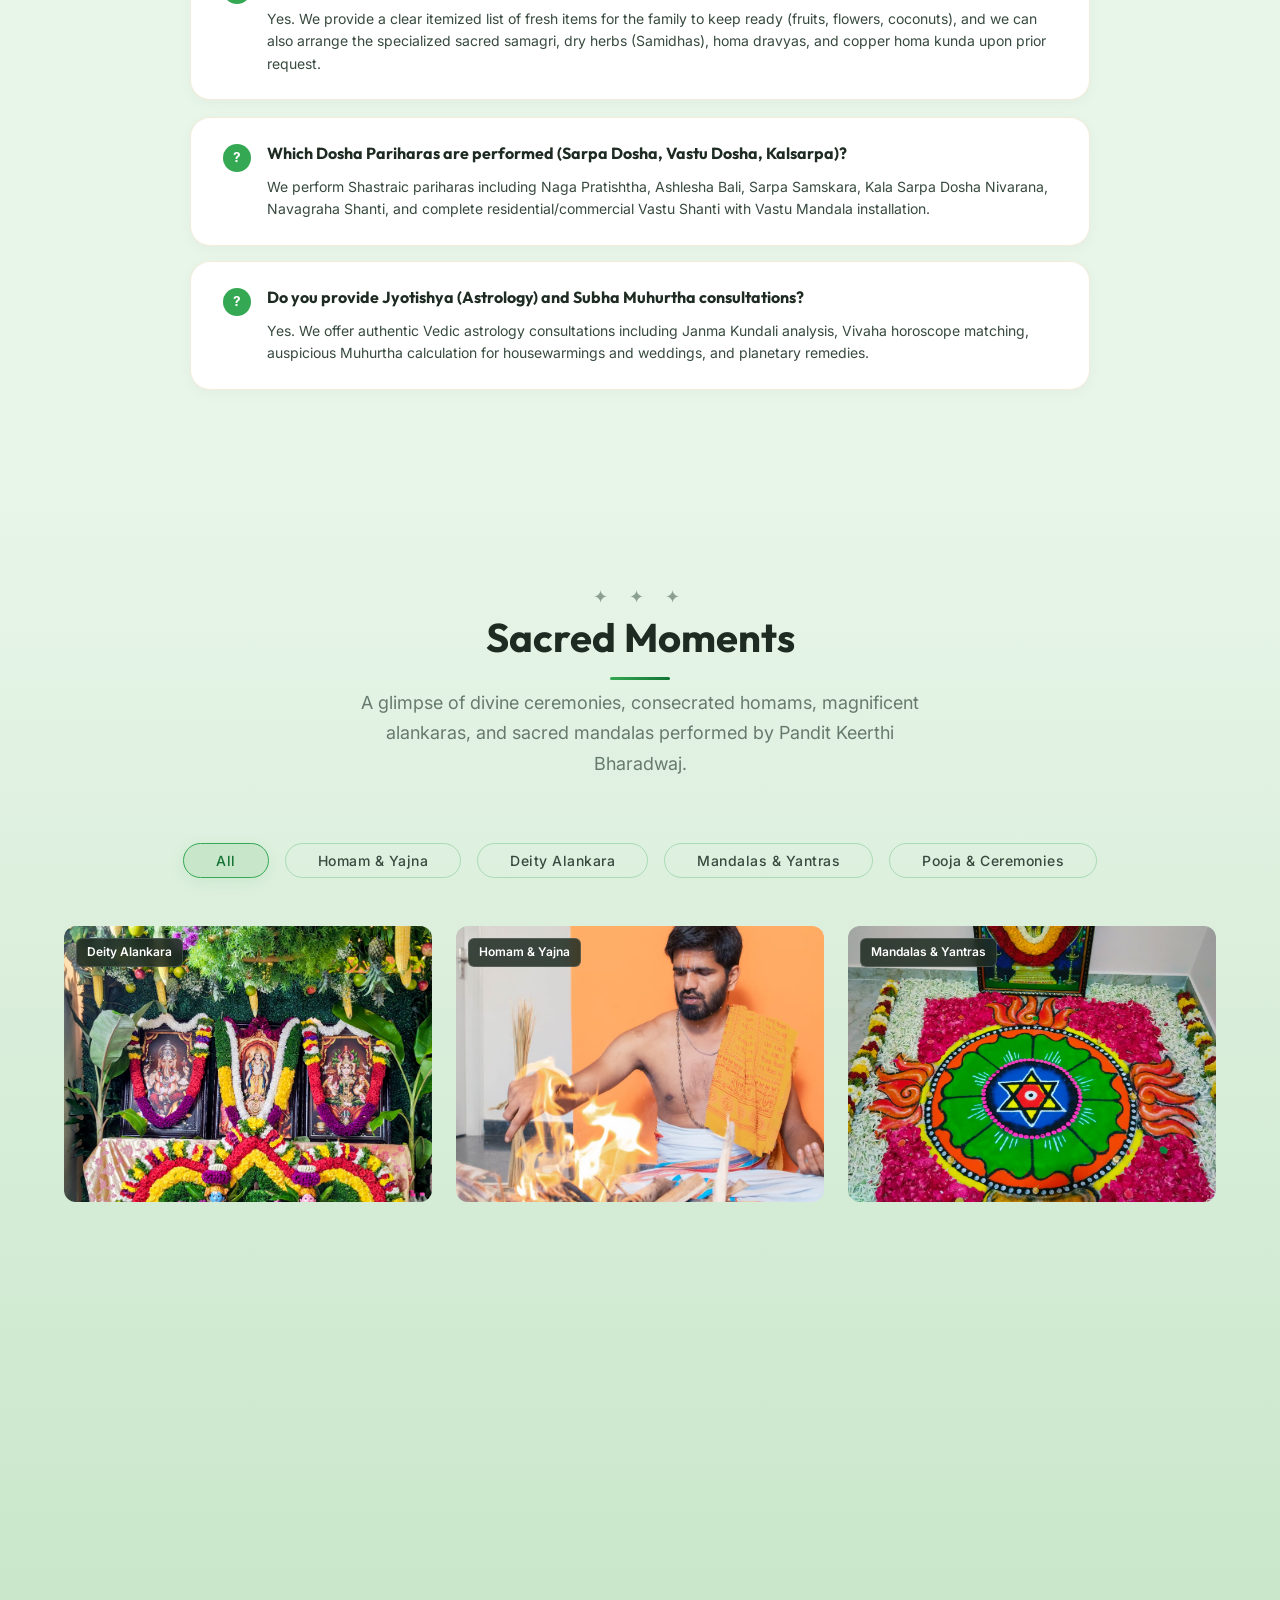
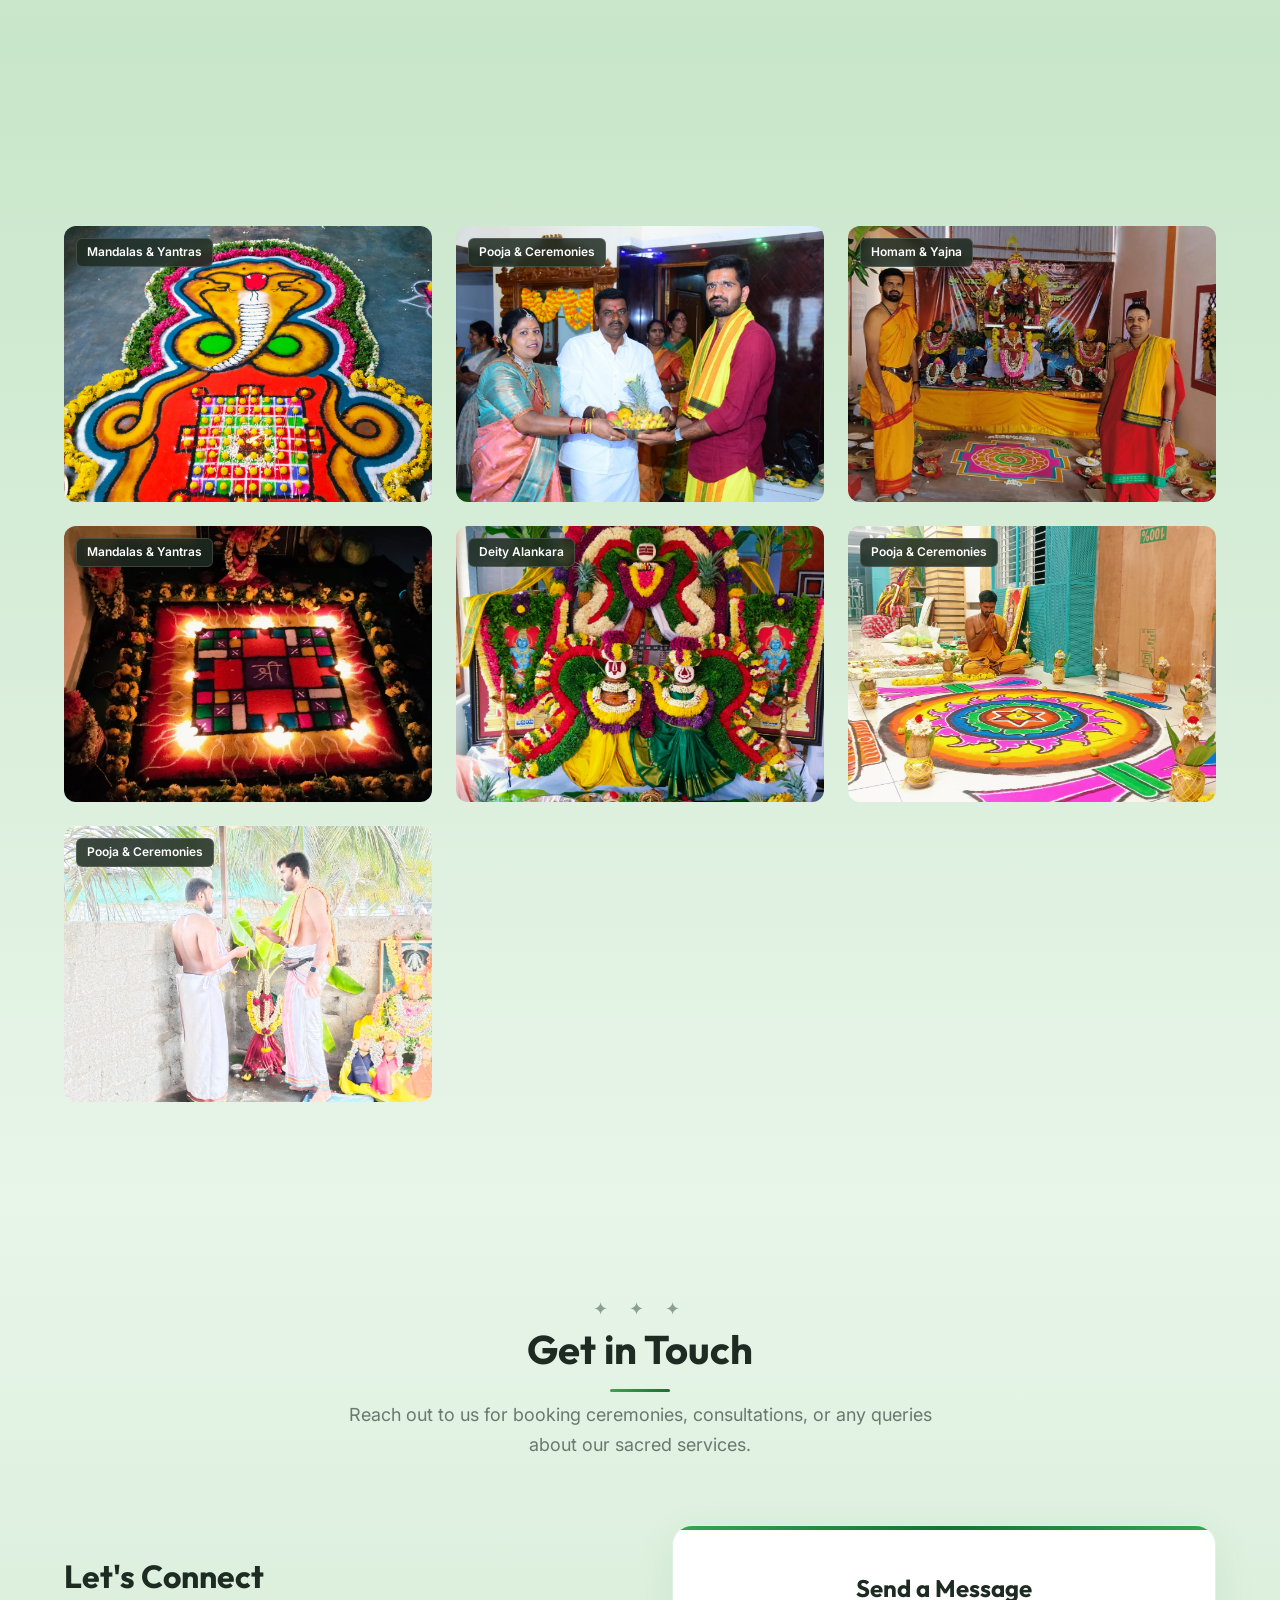
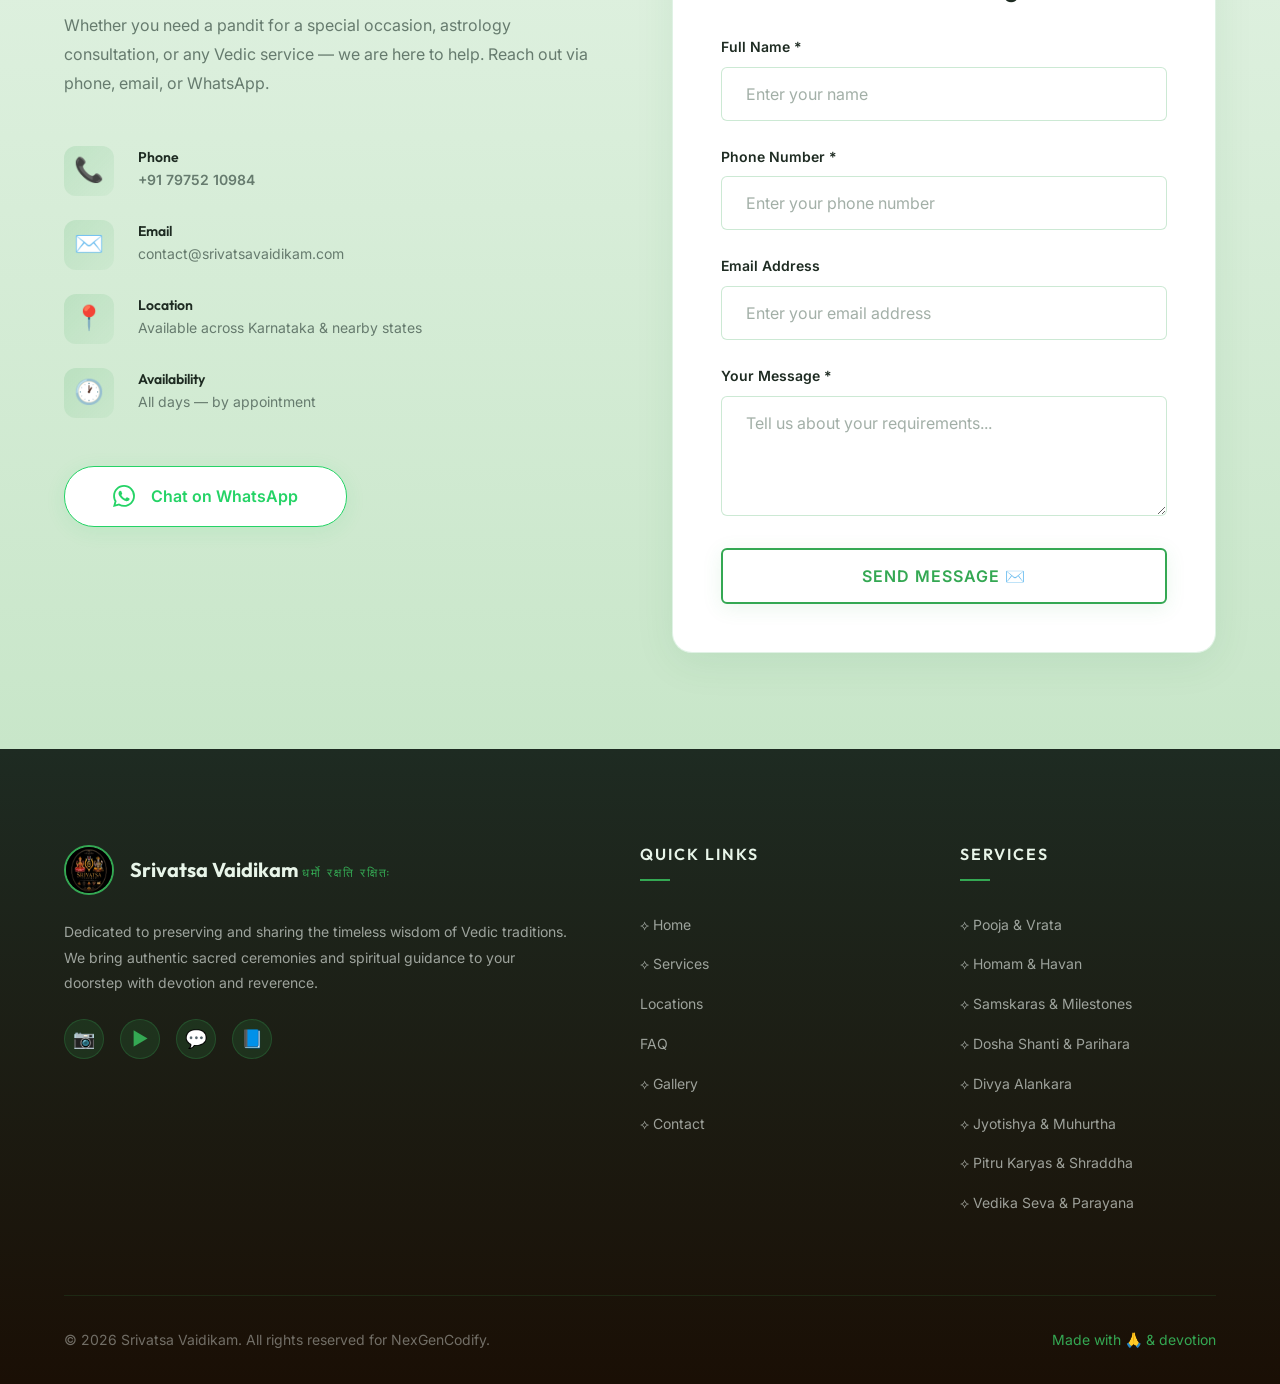
==== commit 74d6ab0b: "fix(mobile): resolve blank space after services slides and enhance mobile view responsiveness" ====
--- a/index.html
+++ b/index.html
@@ -598,7 +598,7 @@
           <!-- 8. Pitru Karyas & Shraddha -->
           <div class="service-card animate-slide-left delay-3" data-service="Pitru Karya">
             <div class="service-card-image">
-              <img src="assets/gallery/sarvatobhadra-deepa-mandala.jpeg" alt="Pitru Karyas & Shraddha" loading="lazy">
+              <img src="assets/gallery/pitru-karya-tarpanam.jpg" alt="Pitru Karyas & Shraddha" loading="lazy">
             </div>
             <div class="service-card-body">
               <div class="service-card-icon">🙏</div>
@@ -641,7 +641,7 @@
       </div>
 
       <!-- ===== POOJA DIRECTORY BY CATEGORY ===== -->
-      <div class="pooja-directory animate-on-scroll">
+      <div class="pooja-directory" id="poojaDirectory">
         <div class="directory-header">
           <span class="directory-badge" data-i18n="dir_badge">Sacred Directory</span>
           <h3 class="directory-title" data-i18n="dir_title">Complete List of Poojas by Category</h3>
@@ -1693,6 +1693,22 @@
     </div>
   </footer>
 
+  <!-- ===== MOBILE STICKY QUICK ACTION BAR ===== -->
+  <aside class="mobile-quick-bar" id="mobileQuickBar" aria-label="Quick Actions">
+    <a href="tel:+917975210984" class="mq-btn mq-btn-call" aria-label="Call Pandit Keerthi Bharadwaj">
+      <span class="mq-icon">📞</span>
+      <span class="mq-text" data-i18n="quick_call">Call Pandit</span>
+    </a>
+    <a href="https://wa.me/917975210984?text=Namaskara%20Panditji,%20I%20would%20like%20to%20inquire%20about%20booking%20a%20pooja/ceremony." class="mq-btn mq-btn-whatsapp" target="_blank" rel="noopener" aria-label="WhatsApp Pandit">
+      <svg viewBox="0 0 24 24" class="mq-svg"><path d="M17.472 14.382c-.297-.149-1.758-.867-2.03-.967-.273-.099-.471-.148-.67.15-.197.297-.767.966-.94 1.164-.173.199-.347.223-.644.075-.297-.15-1.255-.463-2.39-1.475-.883-.788-1.48-1.761-1.653-2.059-.173-.297-.018-.458.13-.606.134-.133.298-.347.446-.52.149-.174.198-.298.298-.497.099-.198.05-.371-.025-.52-.075-.149-.669-1.612-.916-2.207-.242-.579-.487-.5-.669-.51-.173-.008-.371-.01-.57-.01-.198 0-.52.074-.792.372-.272.297-1.04 1.016-1.04 2.479 0 1.462 1.065 2.875 1.213 3.074.149.198 2.096 3.2 5.077 4.487.709.306 1.262.489 1.694.625.712.227 1.36.195 1.871.118.571-.085 1.758-.719 2.006-1.413.248-.694.248-1.289.173-1.413-.074-.124-.272-.198-.57-.347m-5.421 7.403h-.004a9.87 9.87 0 01-5.031-1.378l-.361-.214-3.741.982.998-3.648-.235-.374a9.86 9.86 0 01-1.51-5.26c.001-5.45 4.436-9.884 9.888-9.884 2.64 0 5.122 1.03 6.988 2.898a9.825 9.825 0 012.893 6.994c-.003 5.45-4.437 9.884-9.885 9.884m8.413-18.297A11.815 11.815 0 0012.05 0C5.495 0 .16 5.335.157 11.892c0 2.096.547 4.142 1.588 5.945L.057 24l6.305-1.654a11.882 11.882 0 005.683 1.448h.005c6.554 0 11.89-5.335 11.893-11.893a11.821 11.821 0 00-3.48-8.413z"/></svg>
+      <span class="mq-text" data-i18n="quick_whatsapp">WhatsApp</span>
+    </a>
+    <a href="#book" class="mq-btn mq-btn-book" aria-label="Book Pooja">
+      <span class="mq-icon">🗓️</span>
+      <span class="mq-text" data-i18n="quick_book">Book Now</span>
+    </a>
+  </aside>
+
   <script src="script.js"></script>
 </body>
 
--- a/styles.css
+++ b/styles.css
@@ -1978,9 +1978,13 @@
 }
 
 @media (max-width: 768px) {
+  .animate-on-scroll,
   .animate-slide-left,
-  .animate-slide-right {
-    transform: translateY(20px);
+  .animate-slide-right,
+  .animate-scale {
+    opacity: 1 !important;
+    transform: none !important;
+    transition: none !important;
   }
 }
 
@@ -2172,8 +2176,53 @@
   }
 
   /* Services */
+  .services-carousel {
+    padding: var(--space-md) 0 var(--space-lg);
+    gap: var(--space-md);
+  }
+
   .service-card {
-    flex: 0 0 260px;
+    flex: 0 0 280px;
+  }
+
+  /* Pooja Directory */
+  .pooja-directory {
+    margin-top: var(--space-2xl);
+    padding-top: var(--space-xl);
+    opacity: 1 !important;
+    transform: none !important;
+  }
+
+  .pooja-cat-tabs {
+    display: flex;
+    flex-wrap: nowrap;
+    overflow-x: auto;
+    -webkit-overflow-scrolling: touch;
+    scrollbar-width: none;
+    padding: 4px 4px 12px 4px;
+    justify-content: flex-start;
+    gap: 8px;
+    margin-bottom: var(--space-xl);
+  }
+
+  .pooja-cat-tabs::-webkit-scrollbar {
+    display: none;
+  }
+
+  .pooja-cat-tab {
+    flex-shrink: 0;
+    white-space: nowrap;
+    padding: 7px 14px;
+    font-size: 0.8rem;
+  }
+
+  .pooja-cards-grid {
+    grid-template-columns: repeat(auto-fill, minmax(260px, 1fr));
+    gap: var(--space-md);
+  }
+
+  .pooja-card {
+    padding: var(--space-lg);
   }
 
   /* Gallery */
@@ -2210,8 +2259,8 @@
 
   .container {
     padding: 0 var(--space-md);
-    max-width: 100vw;
-    overflow-x: hidden;
+    width: 100%;
+    box-sizing: border-box;
   }
 
   .section-padding {
@@ -2284,11 +2333,18 @@
   }
 
   .hero-actions {
-    grid-template-columns: 1fr;
+    grid-template-columns: 1fr 1fr;
+    gap: 8px;
+  }
+
+  .hero-btn {
+    padding: 11px 12px;
+    font-size: 0.8rem;
+    font-weight: 600;
   }
 
   .hero-btn-secondary {
-    grid-column: auto;
+    grid-column: 1 / -1;
   }
 
   .hero-trust-row {
@@ -2302,8 +2358,85 @@
   }
 
   /* Services */
+  .services-carousel-wrapper {
+    padding: var(--space-md) 0;
+  }
+
+  .services-carousel {
+    padding: var(--space-xs) 0 var(--space-md);
+    gap: 12px;
+  }
+
   .service-card {
-    flex: 0 0 240px;
+    flex: 0 0 calc(100vw - 56px);
+    max-width: 310px;
+    scroll-snap-align: center;
+  }
+
+  .service-card-image {
+    height: 180px;
+  }
+
+  .service-card-body {
+    padding: 14px 16px 18px;
+  }
+
+  .service-card-body h3 {
+    font-size: 1.05rem;
+  }
+
+  .service-card-body p {
+    font-size: var(--fs-xs);
+    line-height: 1.5;
+    margin-bottom: var(--space-md);
+  }
+
+  .carousel-nav {
+    margin-top: var(--space-md);
+    gap: var(--space-md);
+  }
+
+  .carousel-btn {
+    width: 40px;
+    height: 40px;
+  }
+
+  /* Pooja Directory */
+  .pooja-directory {
+    margin-top: var(--space-xl);
+    padding-top: var(--space-lg);
+  }
+
+  .directory-header {
+    margin-bottom: var(--space-md);
+  }
+
+  .directory-title {
+    font-size: 1.35rem;
+    line-height: 1.3;
+  }
+
+  .directory-desc {
+    font-size: var(--fs-xs);
+    line-height: 1.5;
+  }
+
+  .pooja-cards-grid {
+    grid-template-columns: 1fr;
+    gap: 12px;
+  }
+
+  .pooja-card {
+    padding: 14px 16px;
+  }
+
+  .pooja-card-title {
+    font-size: 1rem;
+  }
+
+  .pooja-card-desc {
+    font-size: var(--fs-xs);
+    line-height: 1.5;
   }
 
   /* Gallery */
@@ -2628,3 +2761,86 @@
     margin-top: var(--space-xs);
   }
 }
+
+/* ============================================
+   MOBILE QUICK ACTION BAR
+   ============================================ */
+.mobile-quick-bar {
+  display: none;
+}
+
+@media (max-width: 768px) {
+  body {
+    padding-bottom: 72px;
+  }
+
+  .mobile-quick-bar {
+    display: flex;
+    position: fixed;
+    bottom: 0;
+    left: 0;
+    right: 0;
+    background: rgba(255, 255, 255, 0.96);
+    backdrop-filter: blur(12px);
+    -webkit-backdrop-filter: blur(12px);
+    border-top: 1px solid rgba(200, 169, 94, 0.35);
+    box-shadow: 0 -4px 20px rgba(42, 26, 10, 0.08);
+    z-index: 999;
+    padding: 8px 12px;
+    gap: 8px;
+    align-items: center;
+  }
+
+  .mq-btn {
+    flex: 1;
+    display: flex;
+    align-items: center;
+    justify-content: center;
+    gap: 6px;
+    padding: 10px 8px;
+    border-radius: var(--radius-full);
+    font-size: 0.8rem;
+    font-weight: 700;
+    text-decoration: none;
+    transition: transform 0.15s ease;
+    min-height: 42px;
+  }
+
+  .mq-btn:active {
+    transform: scale(0.97);
+  }
+
+  .mq-btn-call {
+    background: #FFF8EA;
+    color: var(--dark-brown);
+    border: 1px solid rgba(200, 169, 94, 0.45);
+  }
+
+  .mq-btn-whatsapp {
+    background: #25D366;
+    color: #FFFFFF;
+    box-shadow: 0 2px 8px rgba(37, 211, 102, 0.3);
+  }
+
+  .mq-btn-book {
+    background: linear-gradient(135deg, var(--deep-gold) 0%, var(--warm-gold) 100%);
+    color: #FFFFFF;
+    box-shadow: 0 2px 8px rgba(200, 169, 94, 0.3);
+  }
+
+  .mq-svg {
+    width: 16px;
+    height: 16px;
+    fill: currentColor;
+    flex-shrink: 0;
+  }
+
+  .mq-icon {
+    font-size: 1rem;
+    flex-shrink: 0;
+  }
+
+  .mq-text {
+    white-space: nowrap;
+  }
+}
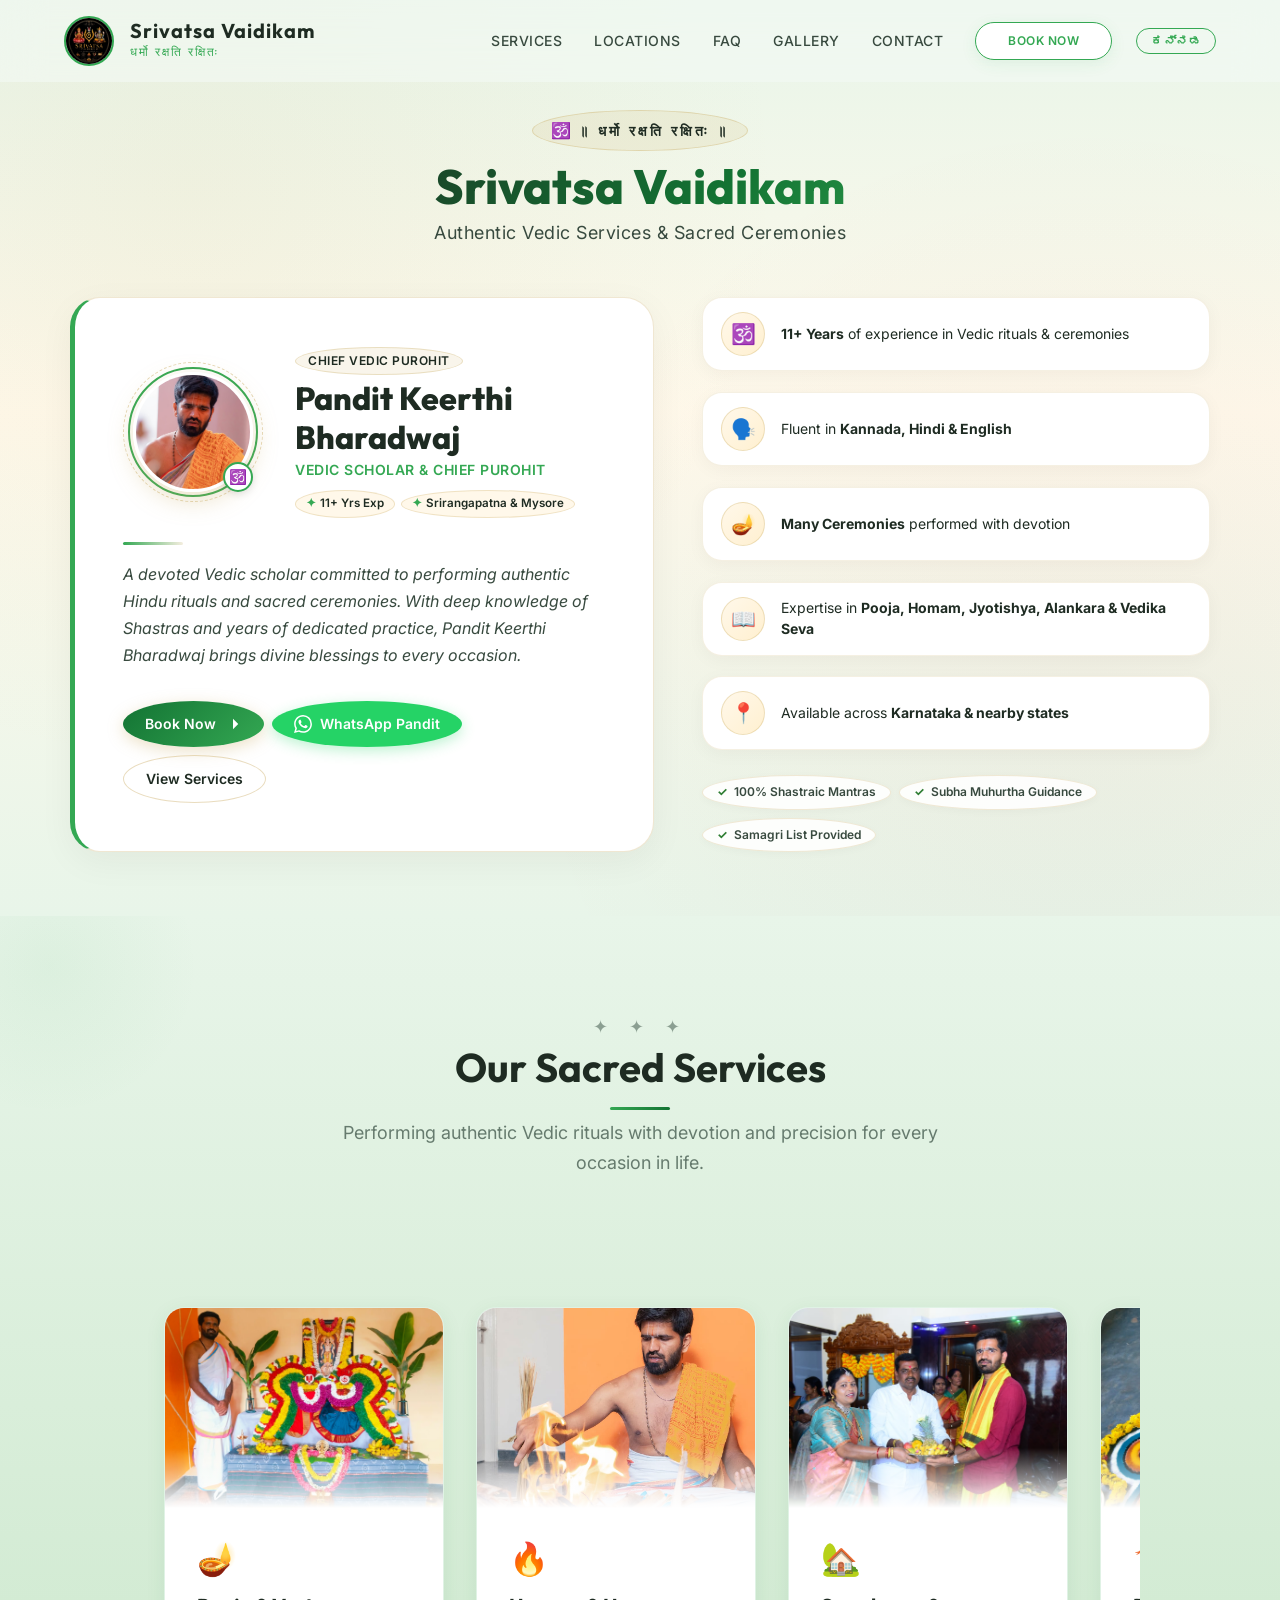
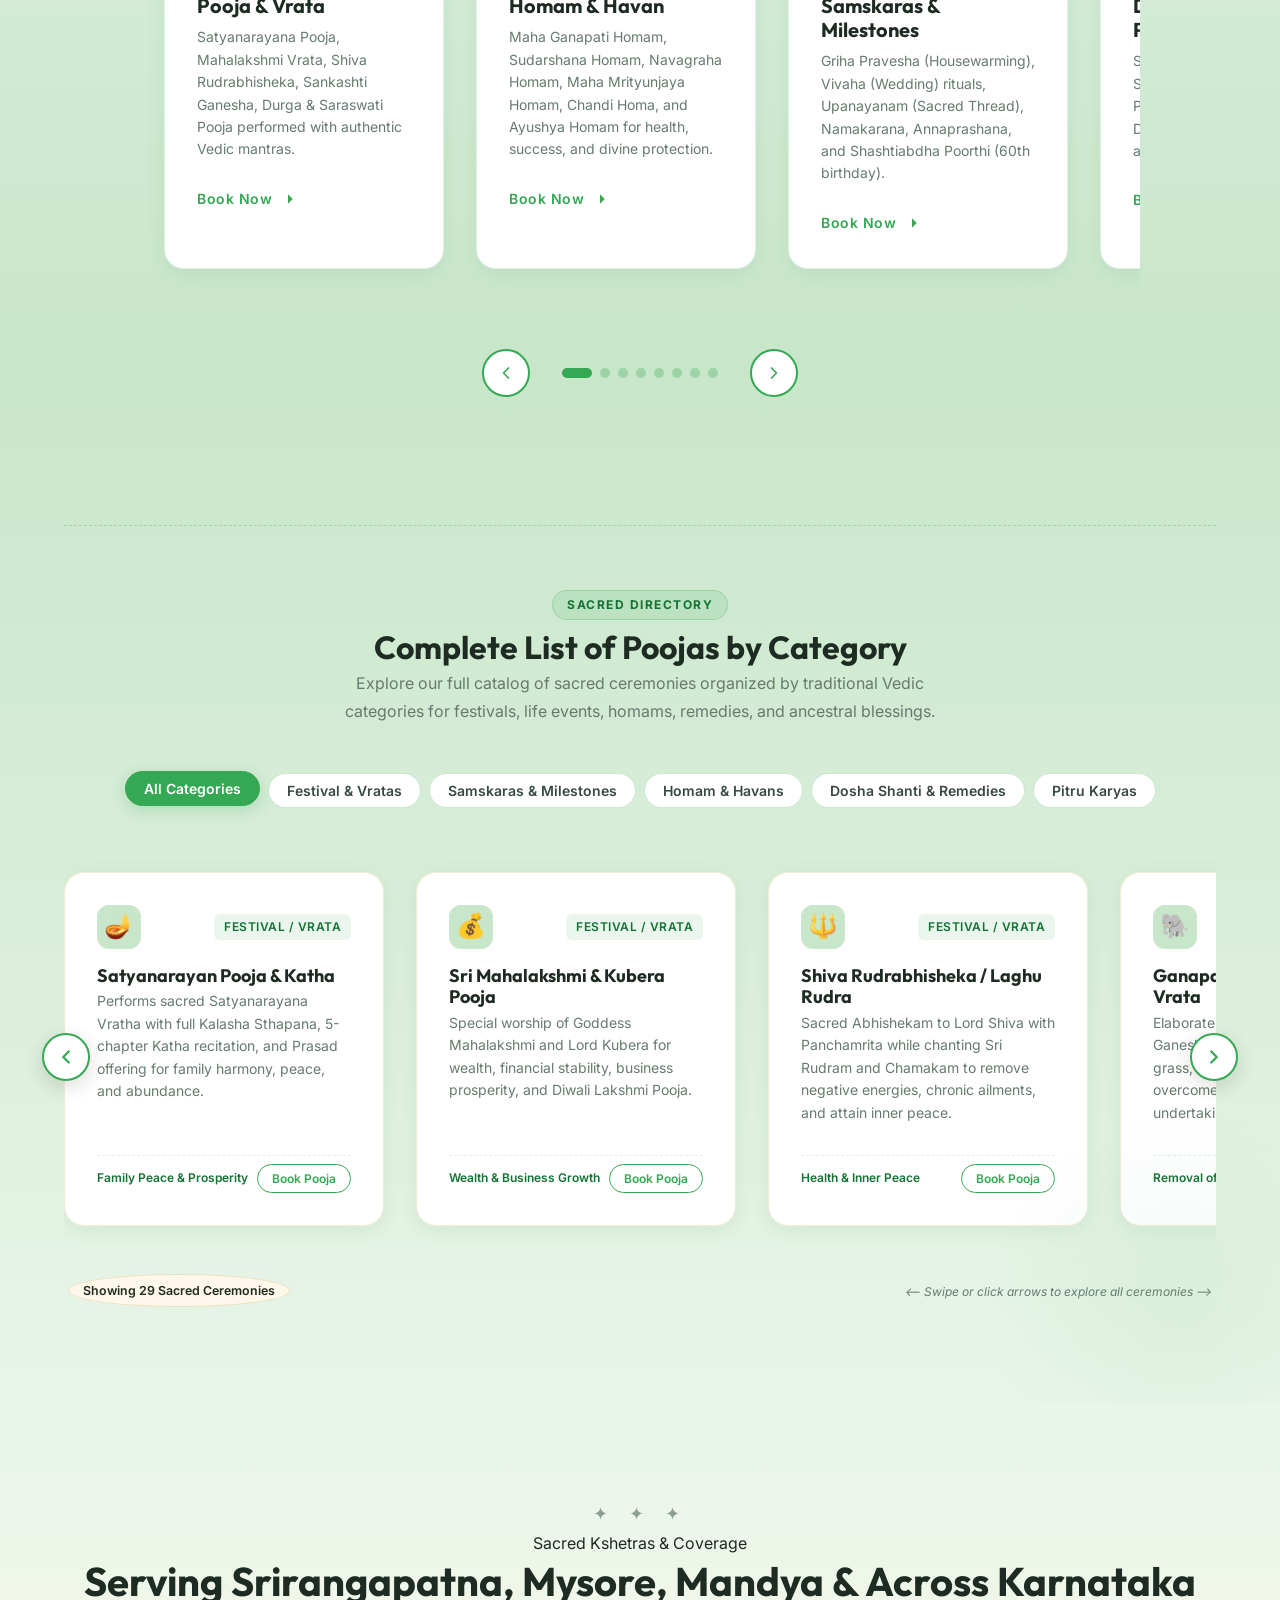
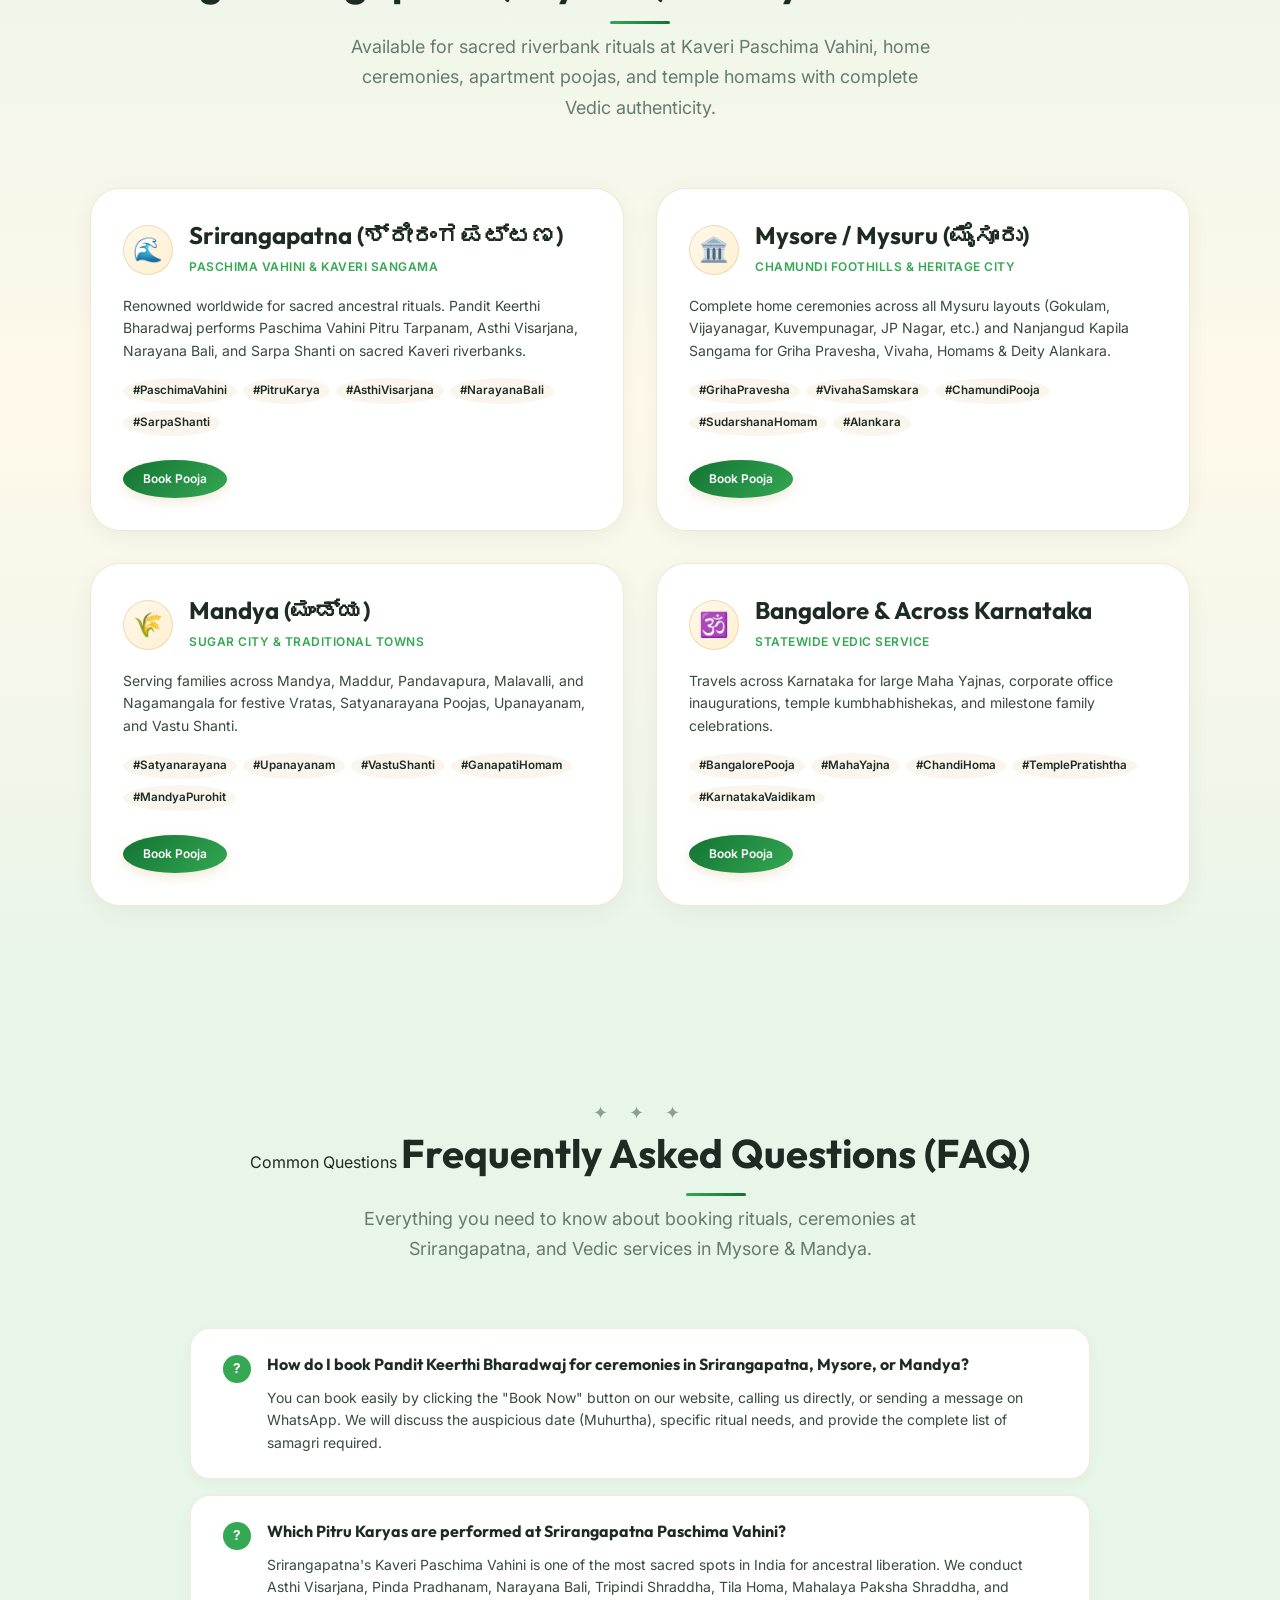
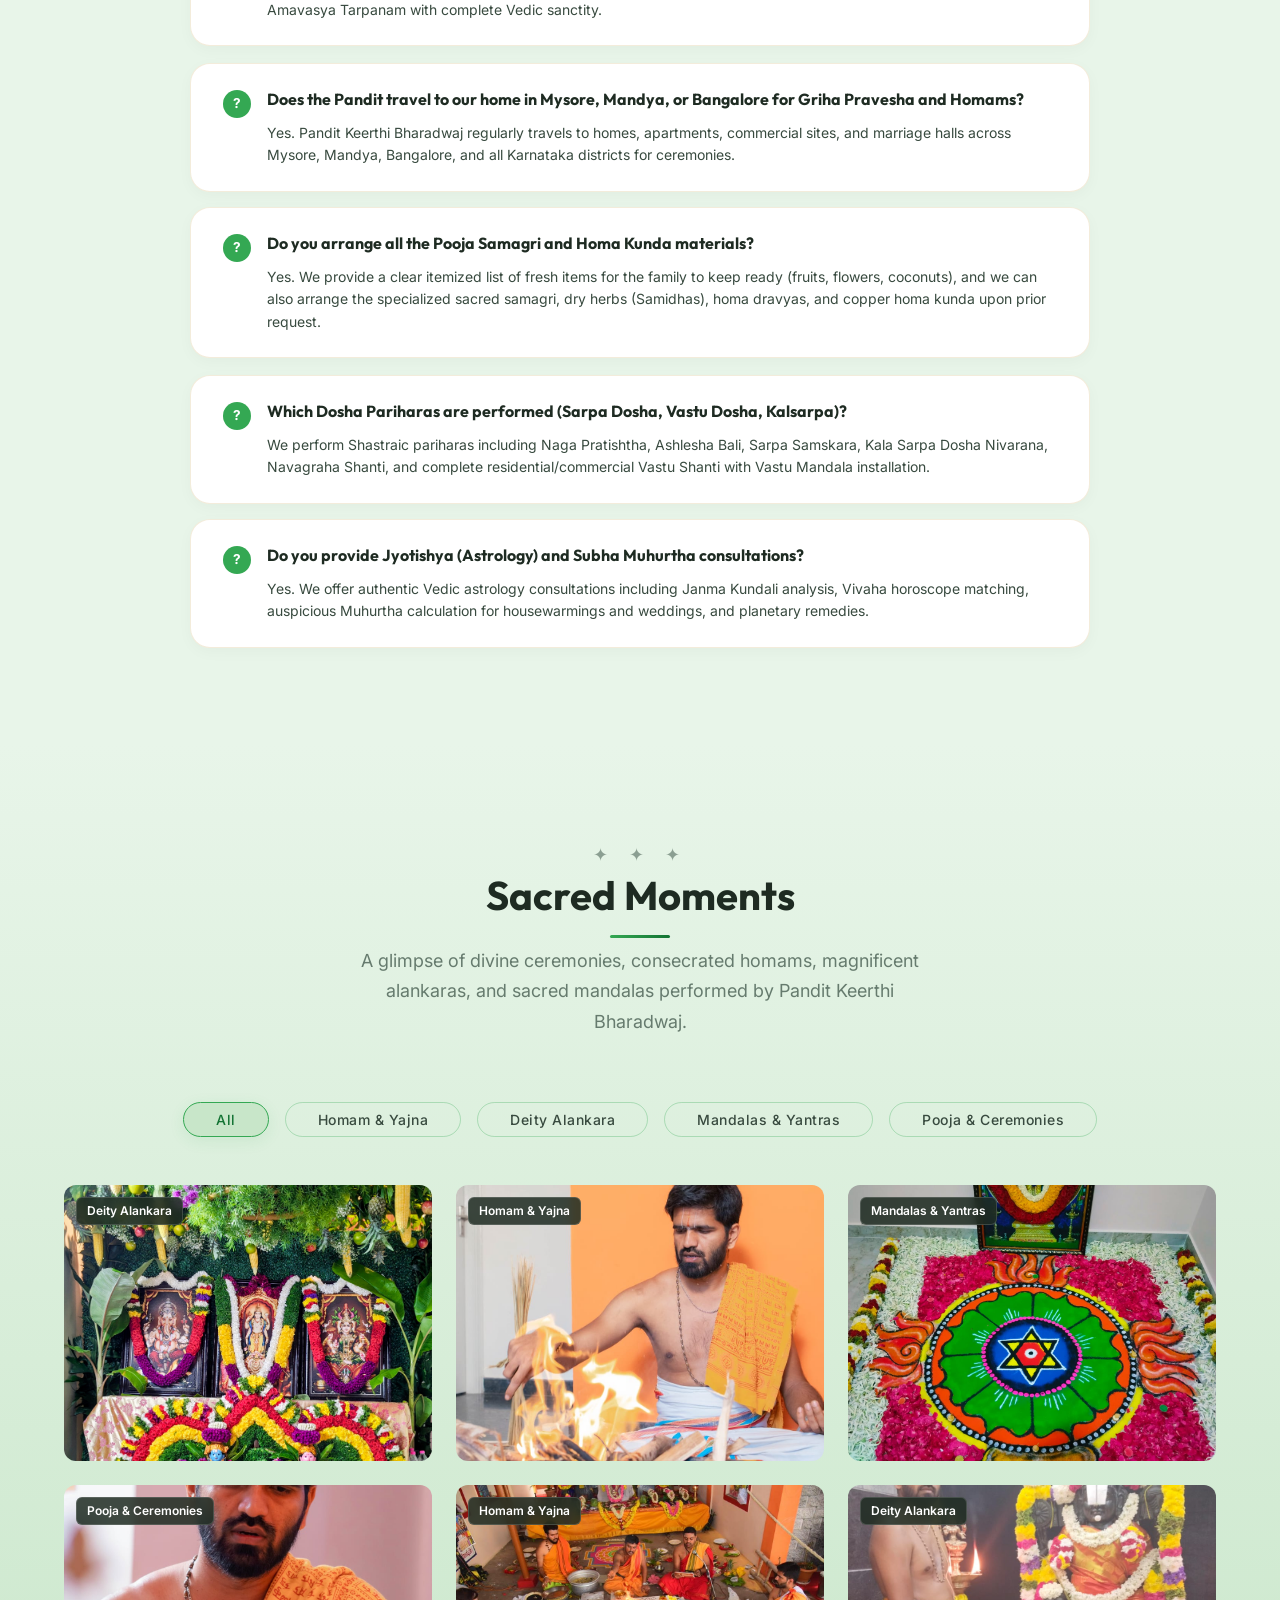
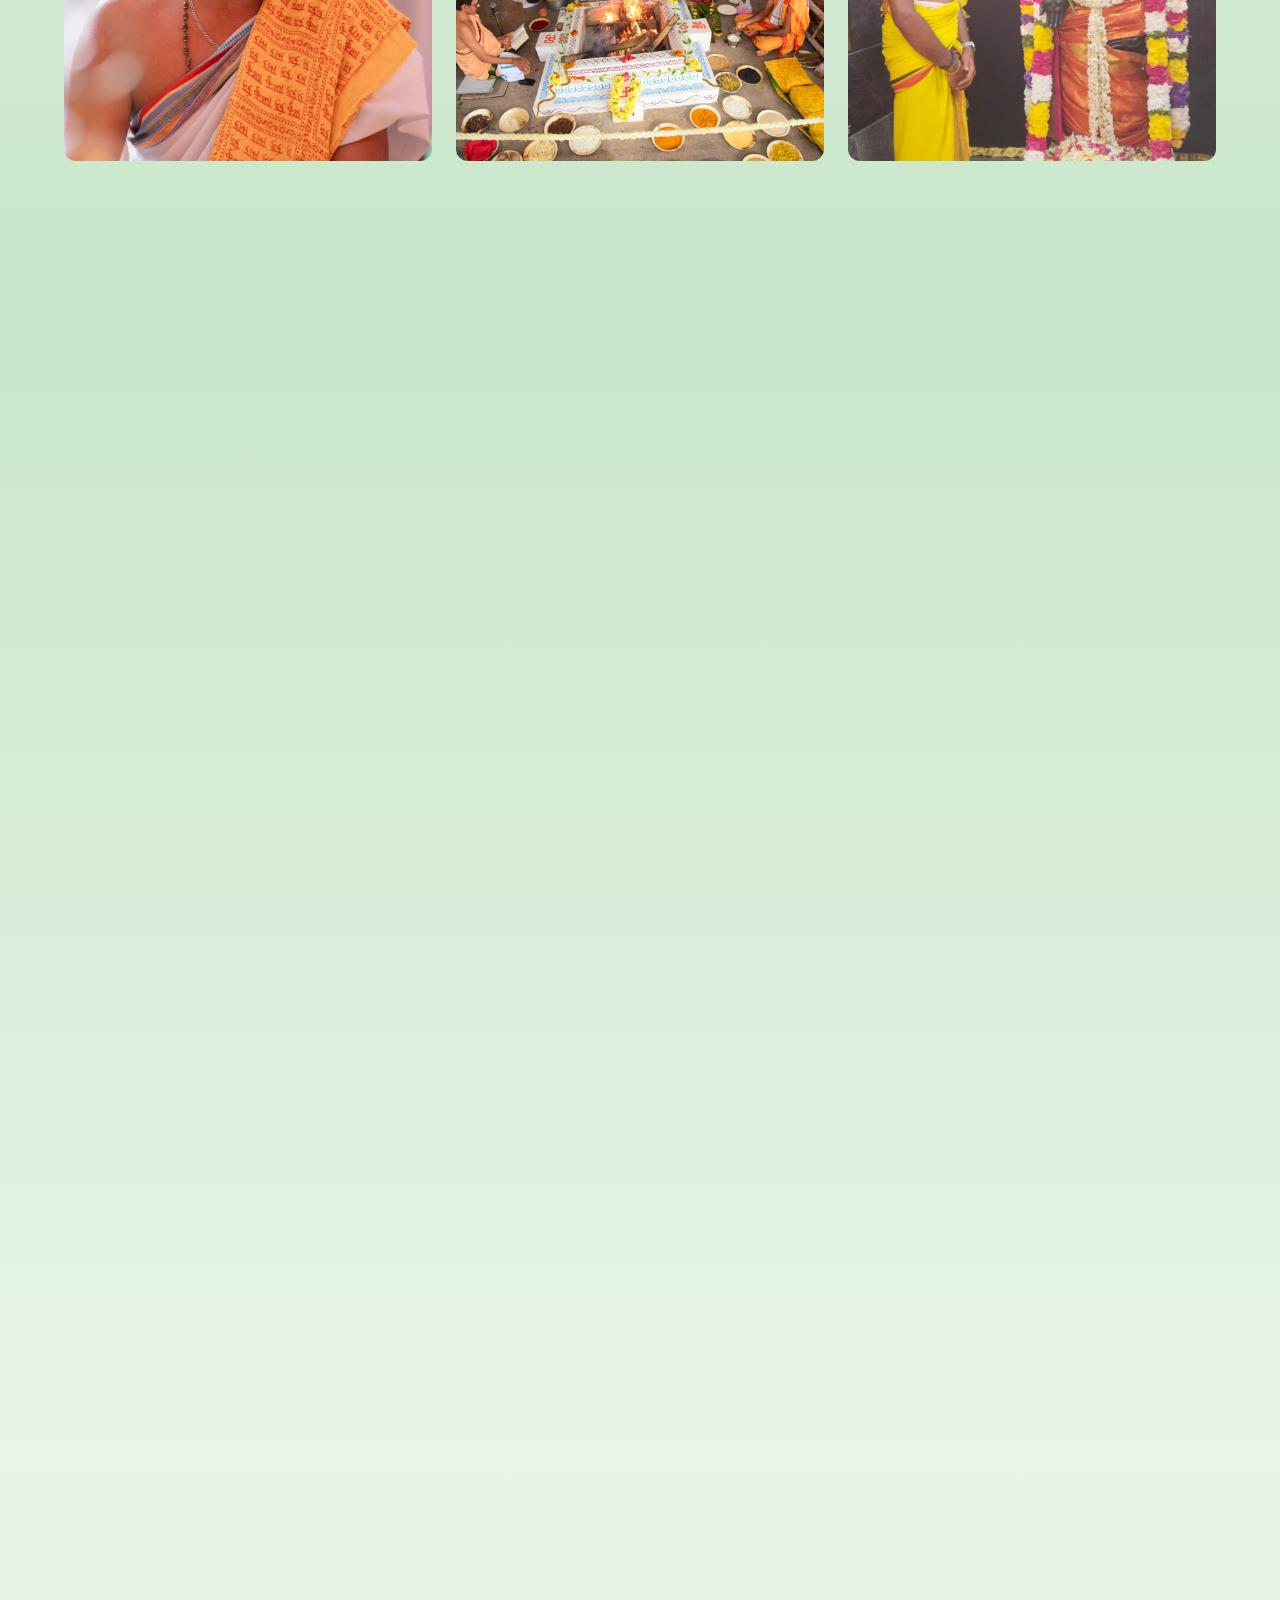
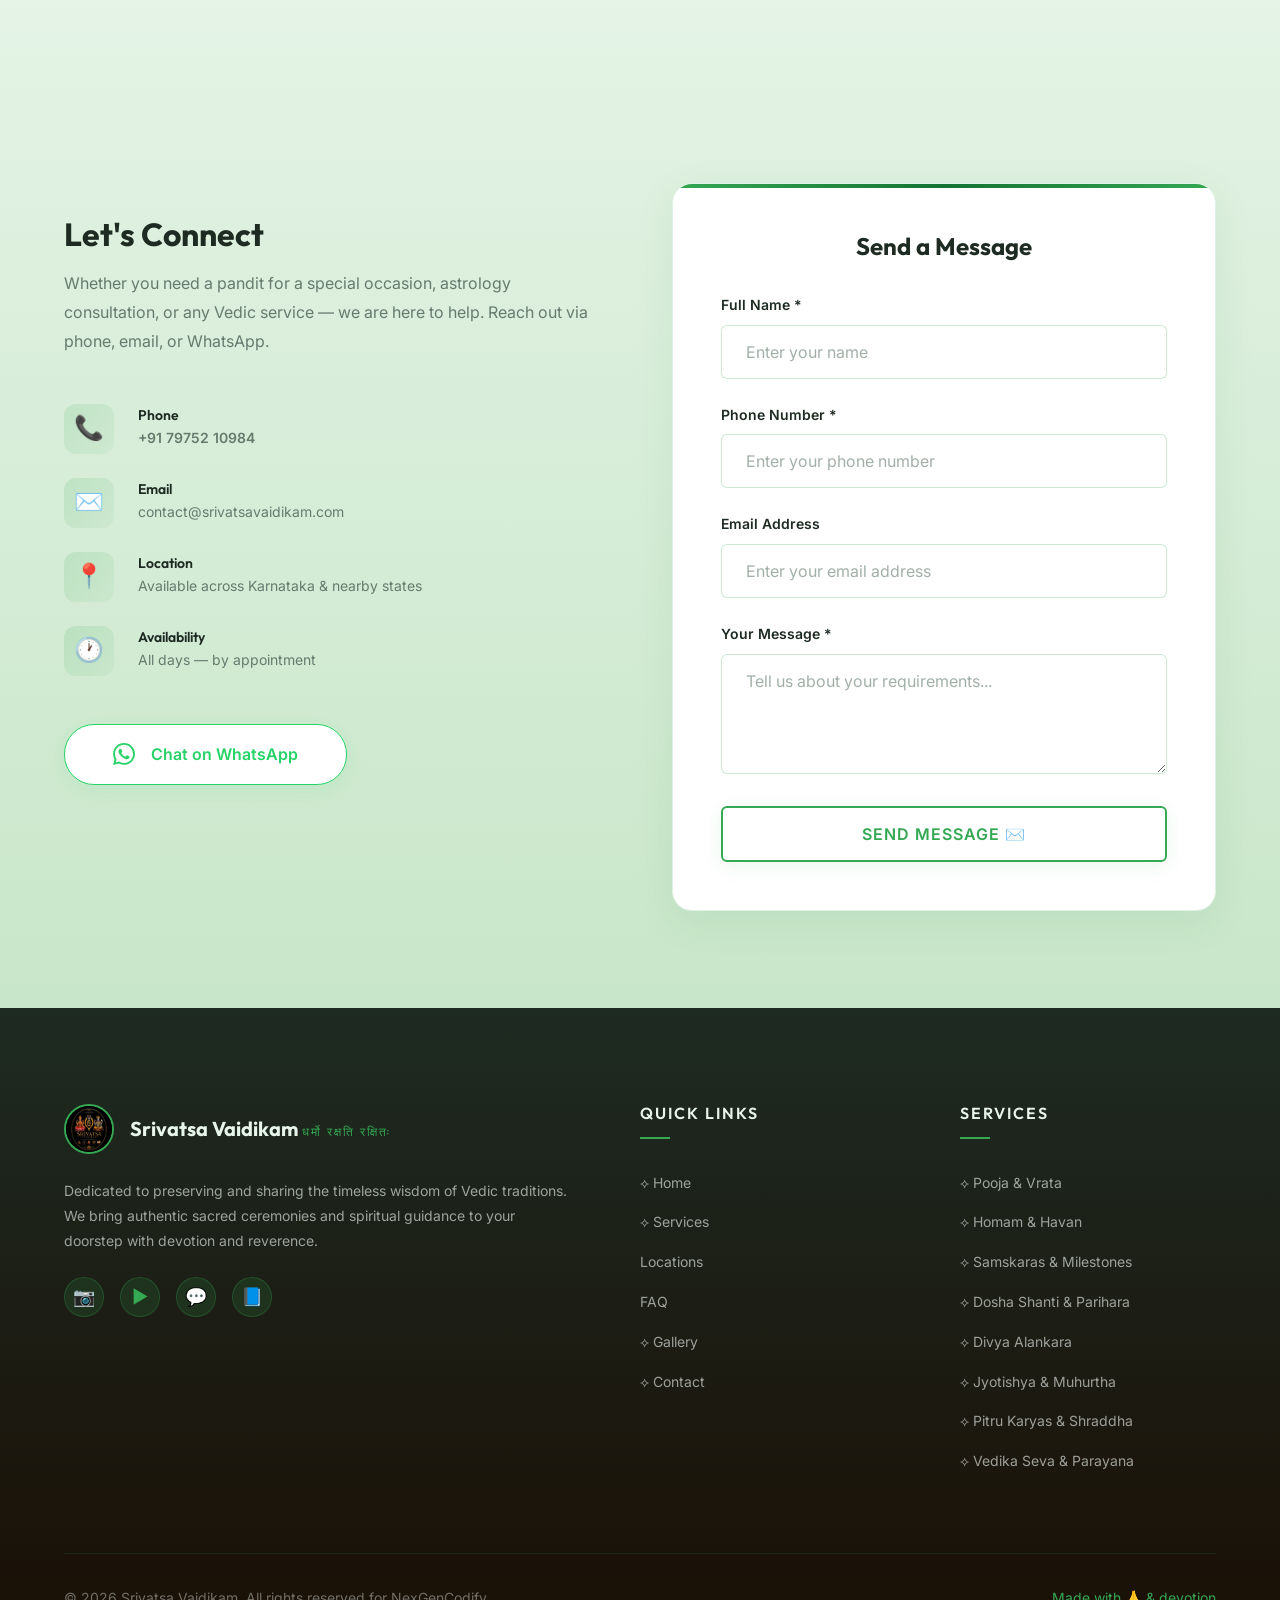
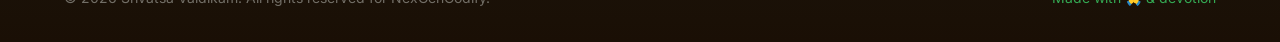
==== commit 1d224026: "feat: transform complete pooja directory into an interactive responsive slider with controls" ====
--- a/index.html
+++ b/index.html
@@ -658,8 +658,14 @@
           <button class="pooja-cat-tab" data-category="pitru" data-cat="pitru" data-i18n="cat_tab_pitru">Pitru Karyas</button>
         </div>
 
-        <!-- Pooja Cards Grid -->
-        <div class="pooja-cards-grid" id="poojaCardsGrid">
+        <!-- Pooja Slider Container -->
+        <div class="pooja-slider-container">
+          <button class="pooja-slide-btn pooja-slide-prev" id="poojaSlidePrev" aria-label="Previous pooja ceremony">
+            <svg viewBox="0 0 24 24"><path d="M15 18l-6-6 6-6" fill="none" stroke="currentColor" stroke-width="2.5" stroke-linecap="round" stroke-linejoin="round"/></svg>
+          </button>
+
+          <!-- Pooja Cards Slider Track -->
+          <div class="pooja-cards-grid" id="poojaCardsGrid">
 
           <!-- Card 1: Satyanarayan Pooja -->
           <div class="pooja-card" data-category="vrata">
@@ -1067,6 +1073,25 @@
             </div>
           </div>
 
+          </div>
+
+          <button class="pooja-slide-btn pooja-slide-next" id="poojaSlideNext" aria-label="Next pooja ceremony">
+            <svg viewBox="0 0 24 24"><path d="M9 18l6-6-6-6" fill="none" stroke="currentColor" stroke-width="2.5" stroke-linecap="round" stroke-linejoin="round"/></svg>
+          </button>
+        </div>
+
+        <!-- Pooja Slider Footer -->
+        <div class="pooja-slider-footer">
+          <div class="pooja-slide-counter">
+            <span class="slide-count-badge" id="slideCountBadge">Showing 29 Sacred Ceremonies</span>
+          </div>
+          <div class="pooja-slide-hints">
+            <span class="slide-hint-text">⟵ Swipe or click arrows to explore all ceremonies ⟶</span>
+          </div>
+          <div class="pooja-slider-mobile-nav">
+            <button class="pooja-mob-btn" id="poojaMobPrev" aria-label="Previous ceremony">⟨ Prev</button>
+            <button class="pooja-mob-btn" id="poojaMobNext" aria-label="Next ceremony">Next ⟩</button>
+          </div>
         </div>
       </div>
     </div>
--- a/styles.css
+++ b/styles.css
@@ -1152,23 +1152,149 @@
   transform: translateY(-2px);
 }
 
+/* Pooja Directory Slider Container */
+.pooja-slider-container {
+  position: relative;
+  display: flex;
+  align-items: center;
+  width: 100%;
+}
+
 .pooja-cards-grid {
-  display: grid;
-  grid-template-columns: repeat(auto-fill, minmax(290px, 1fr));
+  display: flex;
   gap: var(--space-xl);
+  overflow-x: auto;
+  scroll-snap-type: x mandatory;
+  scroll-behavior: smooth;
+  -webkit-overflow-scrolling: touch;
+  padding: var(--space-md) var(--space-xs) var(--space-xl);
+  scrollbar-width: thin;
+  scrollbar-color: var(--warm-gold) rgba(200, 169, 94, 0.1);
+  width: 100%;
+}
+
+.pooja-cards-grid::-webkit-scrollbar {
+  height: 6px;
+}
+
+.pooja-cards-grid::-webkit-scrollbar-track {
+  background: rgba(200, 169, 94, 0.12);
+  border-radius: var(--radius-full);
+}
+
+.pooja-cards-grid::-webkit-scrollbar-thumb {
+  background: var(--warm-gold);
+  border-radius: var(--radius-full);
 }
 
 .pooja-card {
+  flex: 0 0 320px;
+  max-width: 320px;
+  min-width: 290px;
+  scroll-snap-align: start;
   background: var(--pure-white);
   border-radius: var(--radius-lg);
   padding: var(--space-xl);
-  border: 1px solid rgba(52, 168, 83, 0.15);
+  border: 1px solid rgba(200, 169, 94, 0.22);
   box-shadow: 0 4px 20px var(--shadow-soft);
   display: flex;
   flex-direction: column;
+  justify-content: space-between;
   transition: all var(--transition-smooth);
   position: relative;
   overflow: hidden;
+}
+
+/* Slider Navigation Buttons */
+.pooja-slide-btn {
+  position: absolute;
+  top: 50%;
+  transform: translateY(-50%);
+  width: 48px;
+  height: 48px;
+  border-radius: var(--radius-full);
+  background: var(--pure-white);
+  border: 2px solid var(--warm-gold);
+  color: var(--warm-gold);
+  display: flex;
+  align-items: center;
+  justify-content: center;
+  z-index: 10;
+  box-shadow: 0 6px 20px rgba(42, 26, 10, 0.15);
+  transition: all 0.2s ease;
+  cursor: pointer;
+}
+
+.pooja-slide-btn:hover {
+  background: var(--warm-gold);
+  color: var(--pure-white);
+  transform: translateY(-50%) scale(1.08);
+  box-shadow: 0 8px 25px rgba(200, 169, 94, 0.35);
+}
+
+.pooja-slide-prev {
+  left: -22px;
+}
+
+.pooja-slide-next {
+  right: -22px;
+}
+
+.pooja-slide-btn svg {
+  width: 22px;
+  height: 22px;
+}
+
+/* Slider Footer & Counter */
+.pooja-slider-footer {
+  display: flex;
+  align-items: center;
+  justify-content: space-between;
+  margin-top: var(--space-md);
+  padding: 0 var(--space-xs);
+  flex-wrap: wrap;
+  gap: var(--space-sm);
+}
+
+.slide-count-badge {
+  font-size: 0.775rem;
+  background: #FFF8EA;
+  border: 1px solid rgba(200, 169, 94, 0.3);
+  color: var(--dark-brown);
+  padding: 5px 14px;
+  border-radius: var(--radius-full);
+  font-weight: 600;
+  display: inline-flex;
+  align-items: center;
+  gap: 6px;
+}
+
+.slide-hint-text {
+  font-size: var(--fs-xs);
+  color: var(--light-brown);
+  font-style: italic;
+}
+
+.pooja-slider-mobile-nav {
+  display: none;
+  gap: 8px;
+}
+
+.pooja-mob-btn {
+  padding: 7px 16px;
+  border-radius: var(--radius-full);
+  background: var(--pure-white);
+  border: 1.5px solid var(--warm-gold);
+  color: var(--dark-brown);
+  font-size: 0.775rem;
+  font-weight: 600;
+  cursor: pointer;
+  transition: all 0.2s ease;
+}
+
+.pooja-mob-btn:hover {
+  background: var(--warm-gold);
+  color: var(--pure-white);
 }
 
 .pooja-card::before {
@@ -2216,13 +2342,30 @@
     font-size: 0.8rem;
   }
 
+  .pooja-slide-btn {
+    display: none;
+  }
+
+  .pooja-slider-mobile-nav {
+    display: flex;
+  }
+
   .pooja-cards-grid {
-    grid-template-columns: repeat(auto-fill, minmax(260px, 1fr));
     gap: var(--space-md);
+    padding: var(--space-sm) 0 var(--space-lg);
   }
 
   .pooja-card {
+    flex: 0 0 calc(100vw - 72px);
+    max-width: 320px;
+    min-width: 270px;
+    scroll-snap-align: center;
     padding: var(--space-lg);
+  }
+
+  .pooja-slider-footer {
+    justify-content: center;
+    text-align: center;
   }
 
   /* Gallery */
@@ -2422,12 +2565,16 @@
   }
 
   .pooja-cards-grid {
-    grid-template-columns: 1fr;
     gap: 12px;
+    padding: var(--space-xs) 0 var(--space-md);
   }
 
   .pooja-card {
-    padding: 14px 16px;
+    flex: 0 0 calc(100vw - 48px);
+    max-width: 300px;
+    min-width: 260px;
+    padding: 16px;
+    scroll-snap-align: center;
   }
 
   .pooja-card-title {
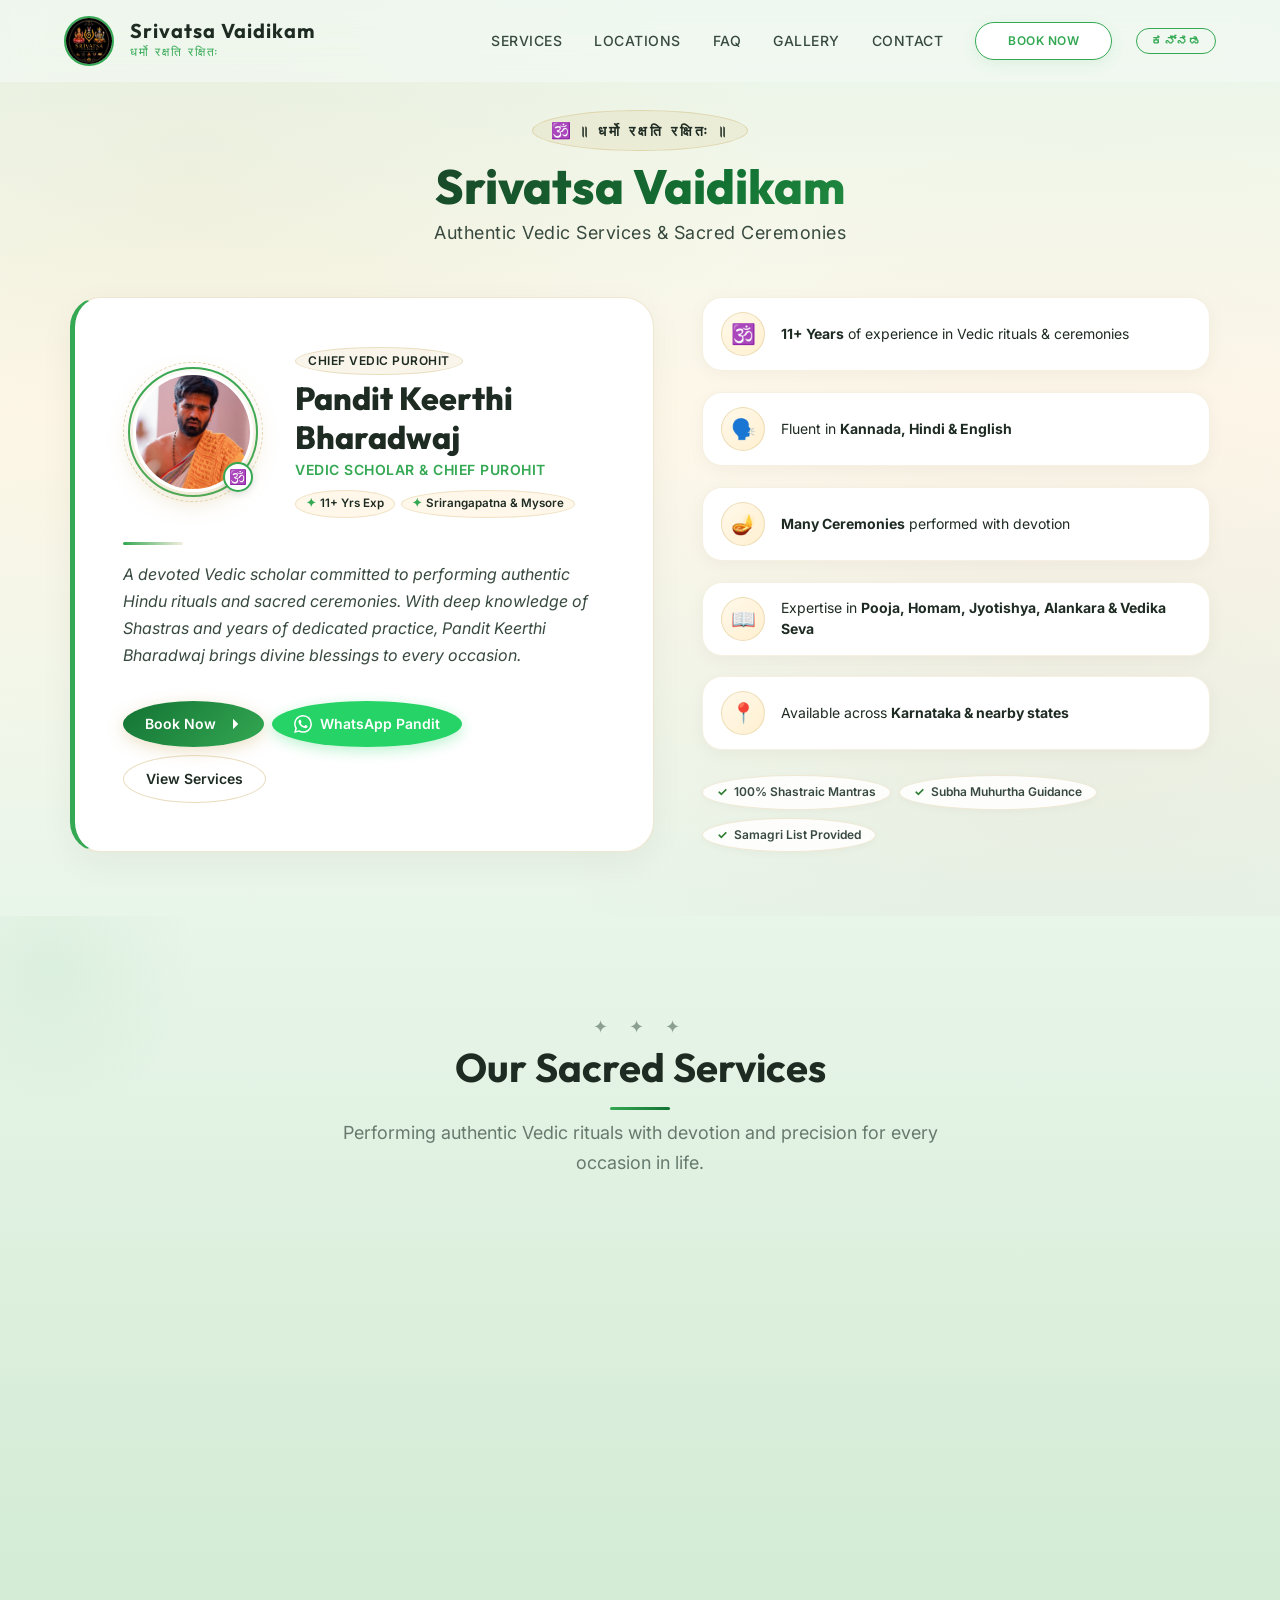
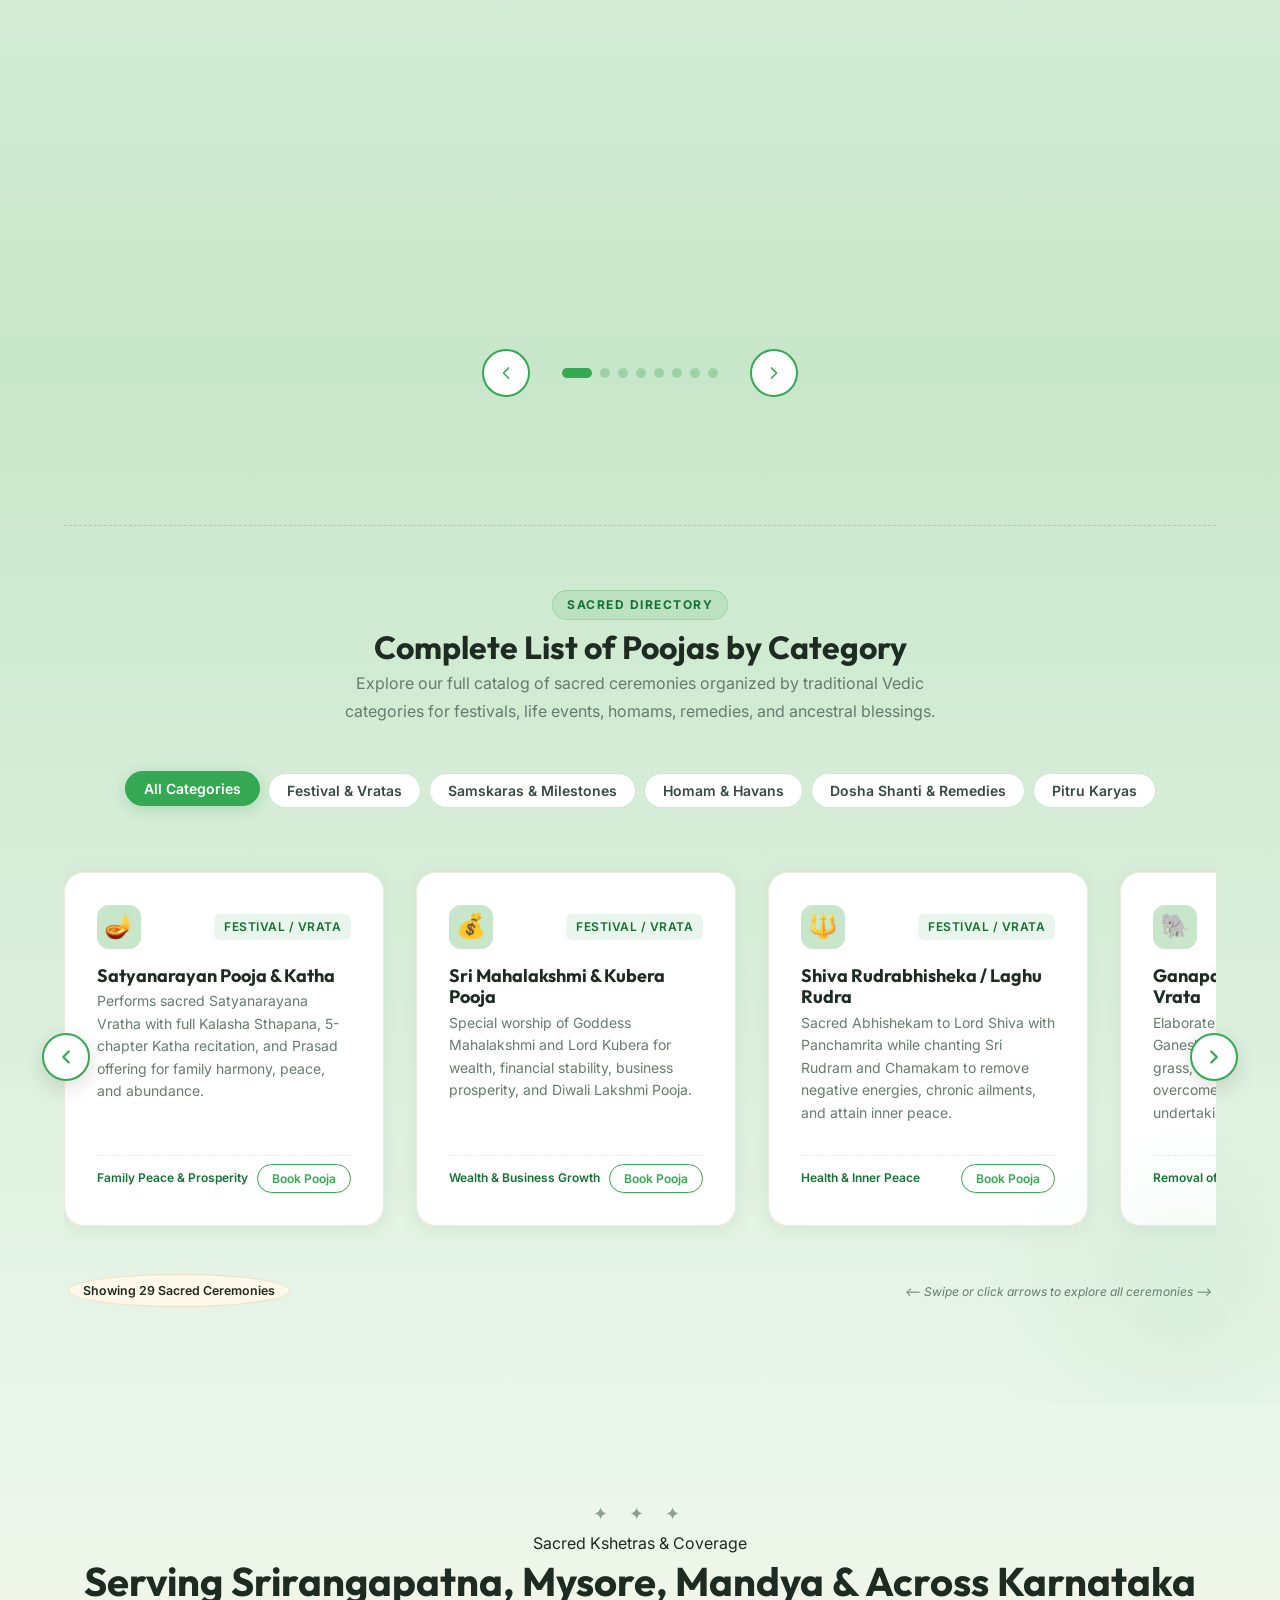
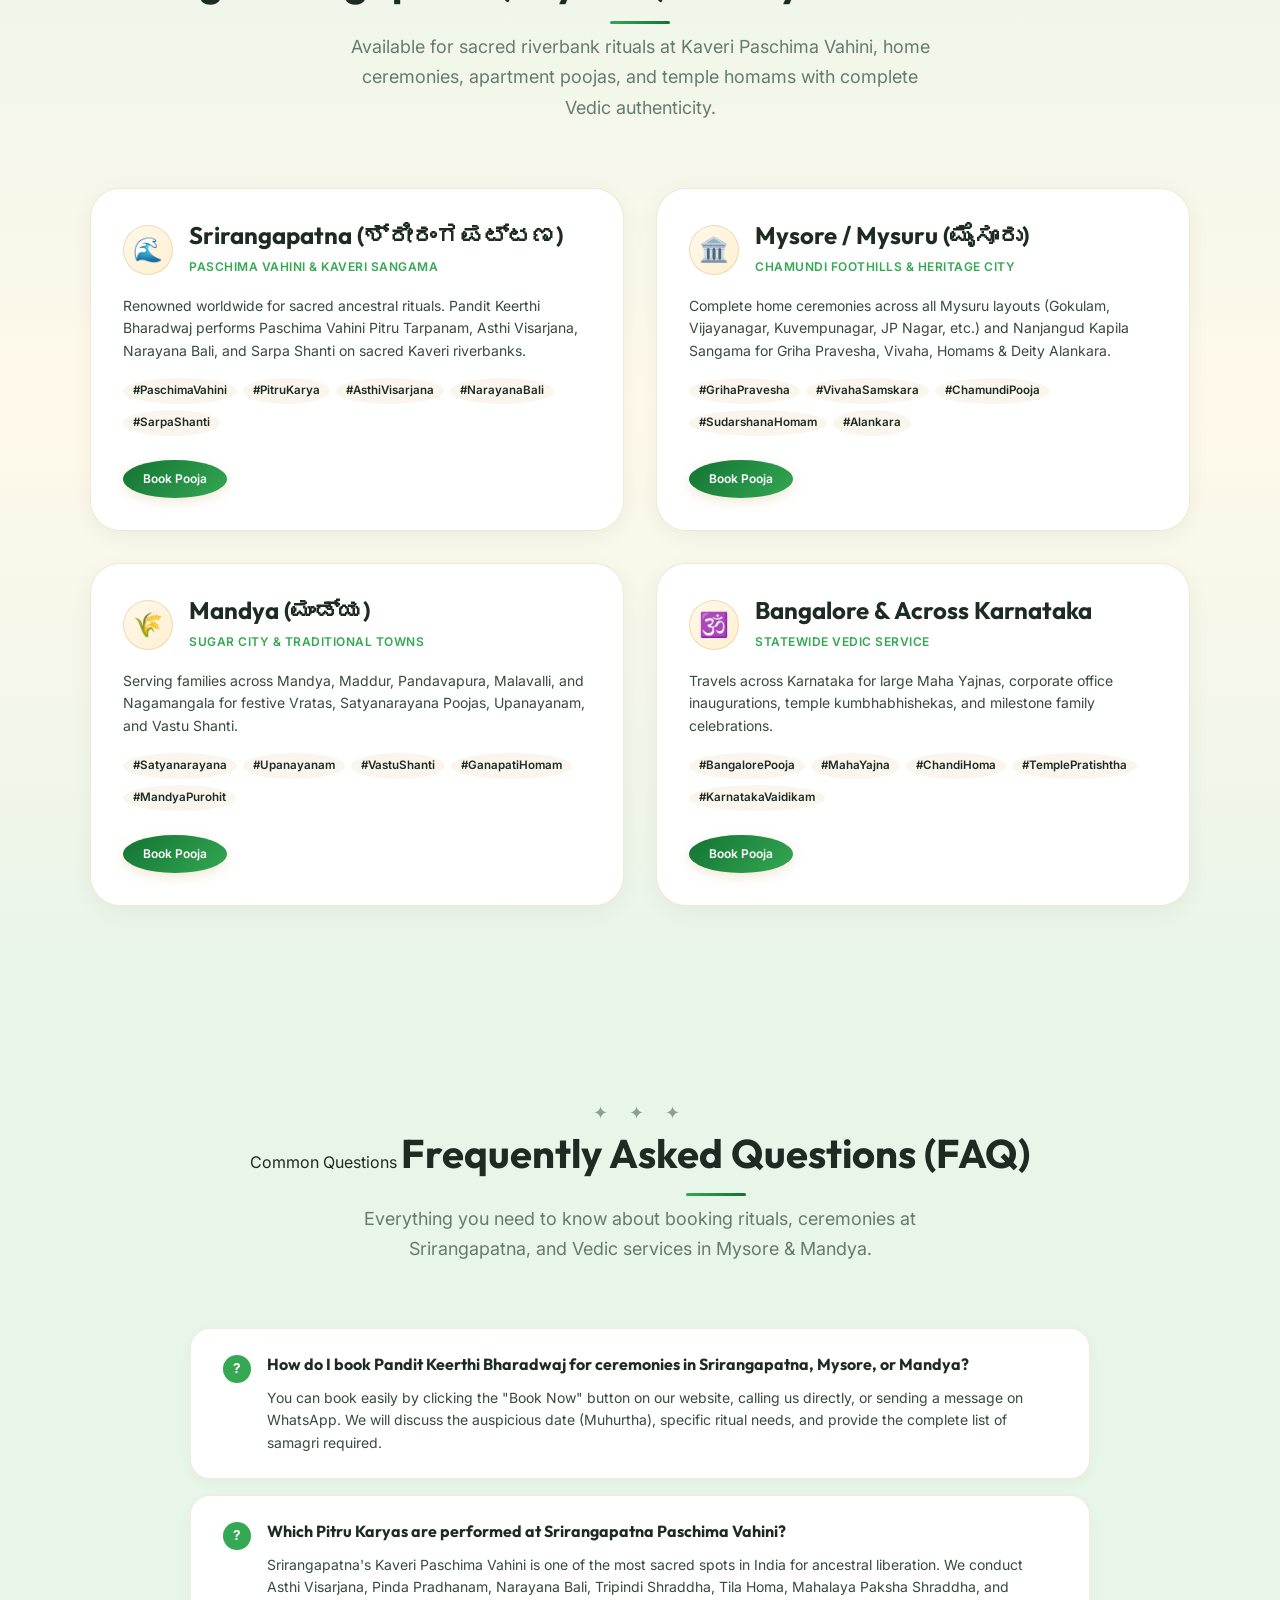
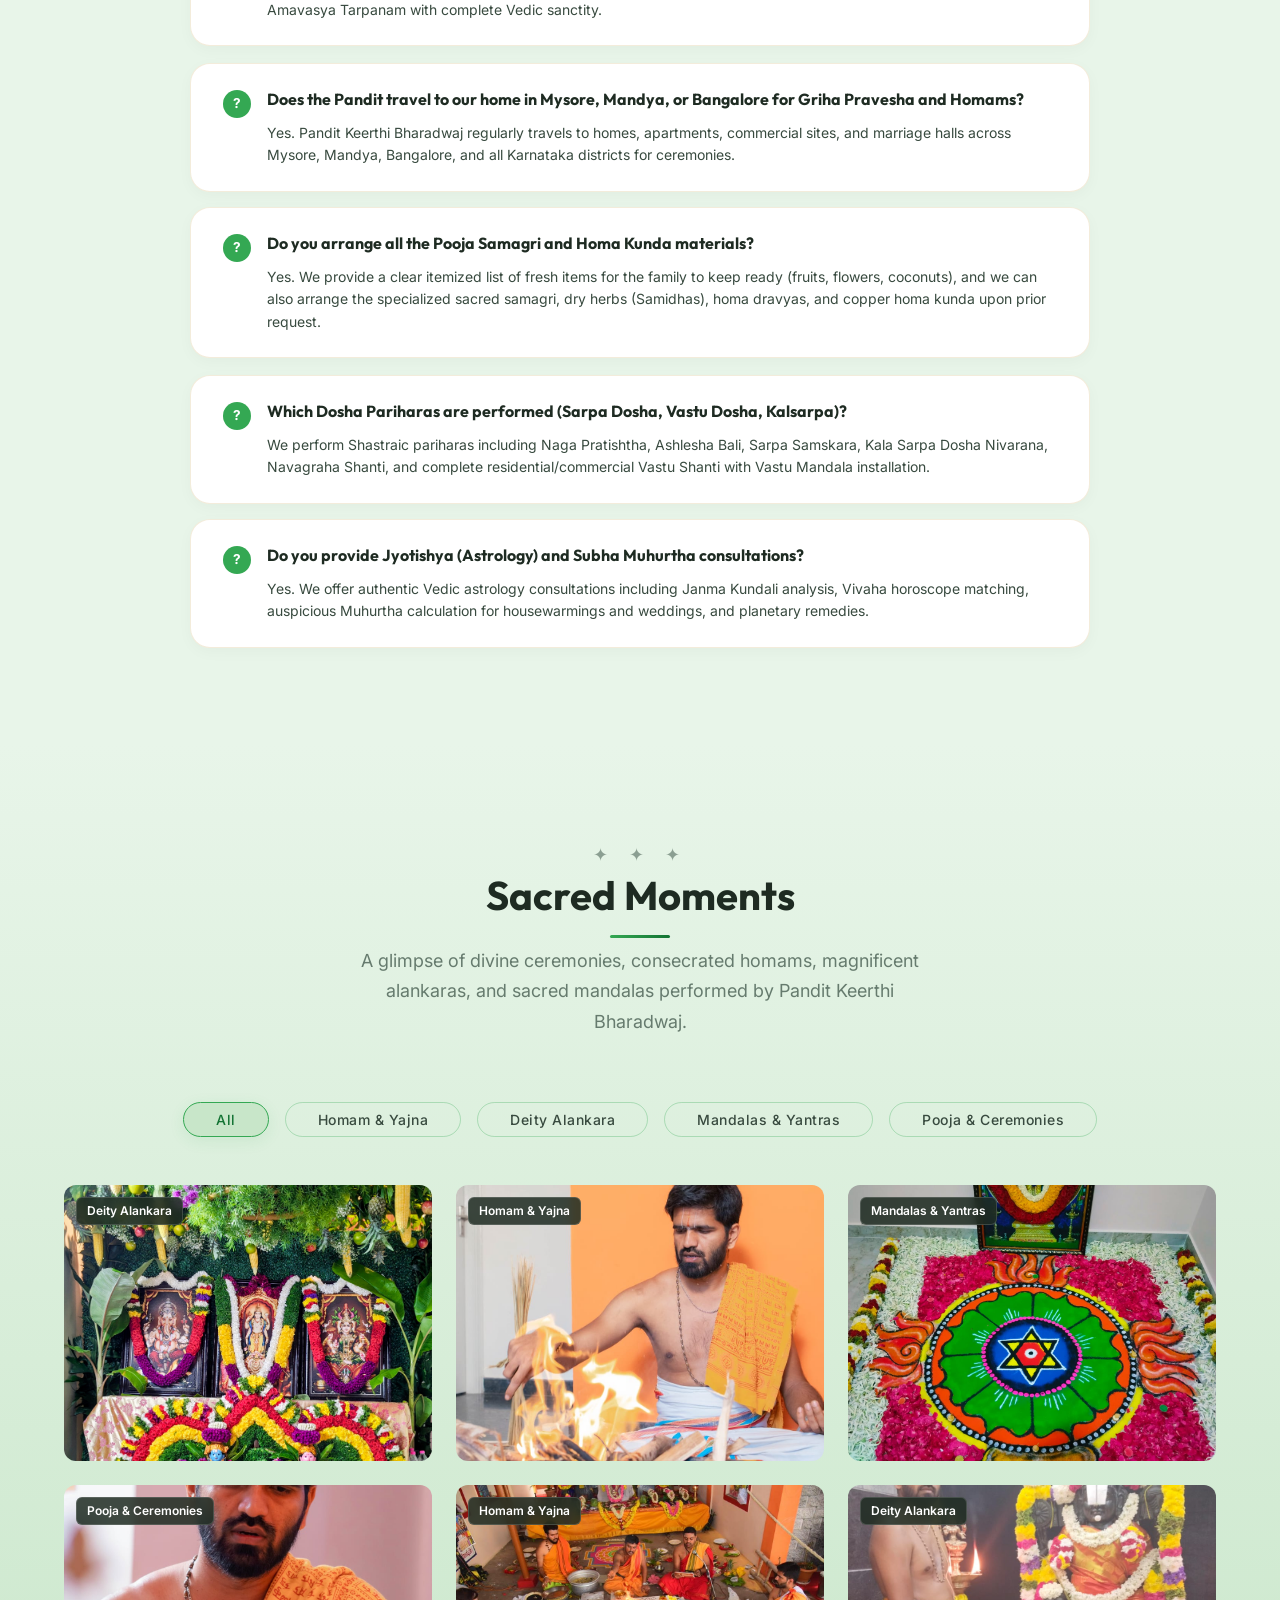
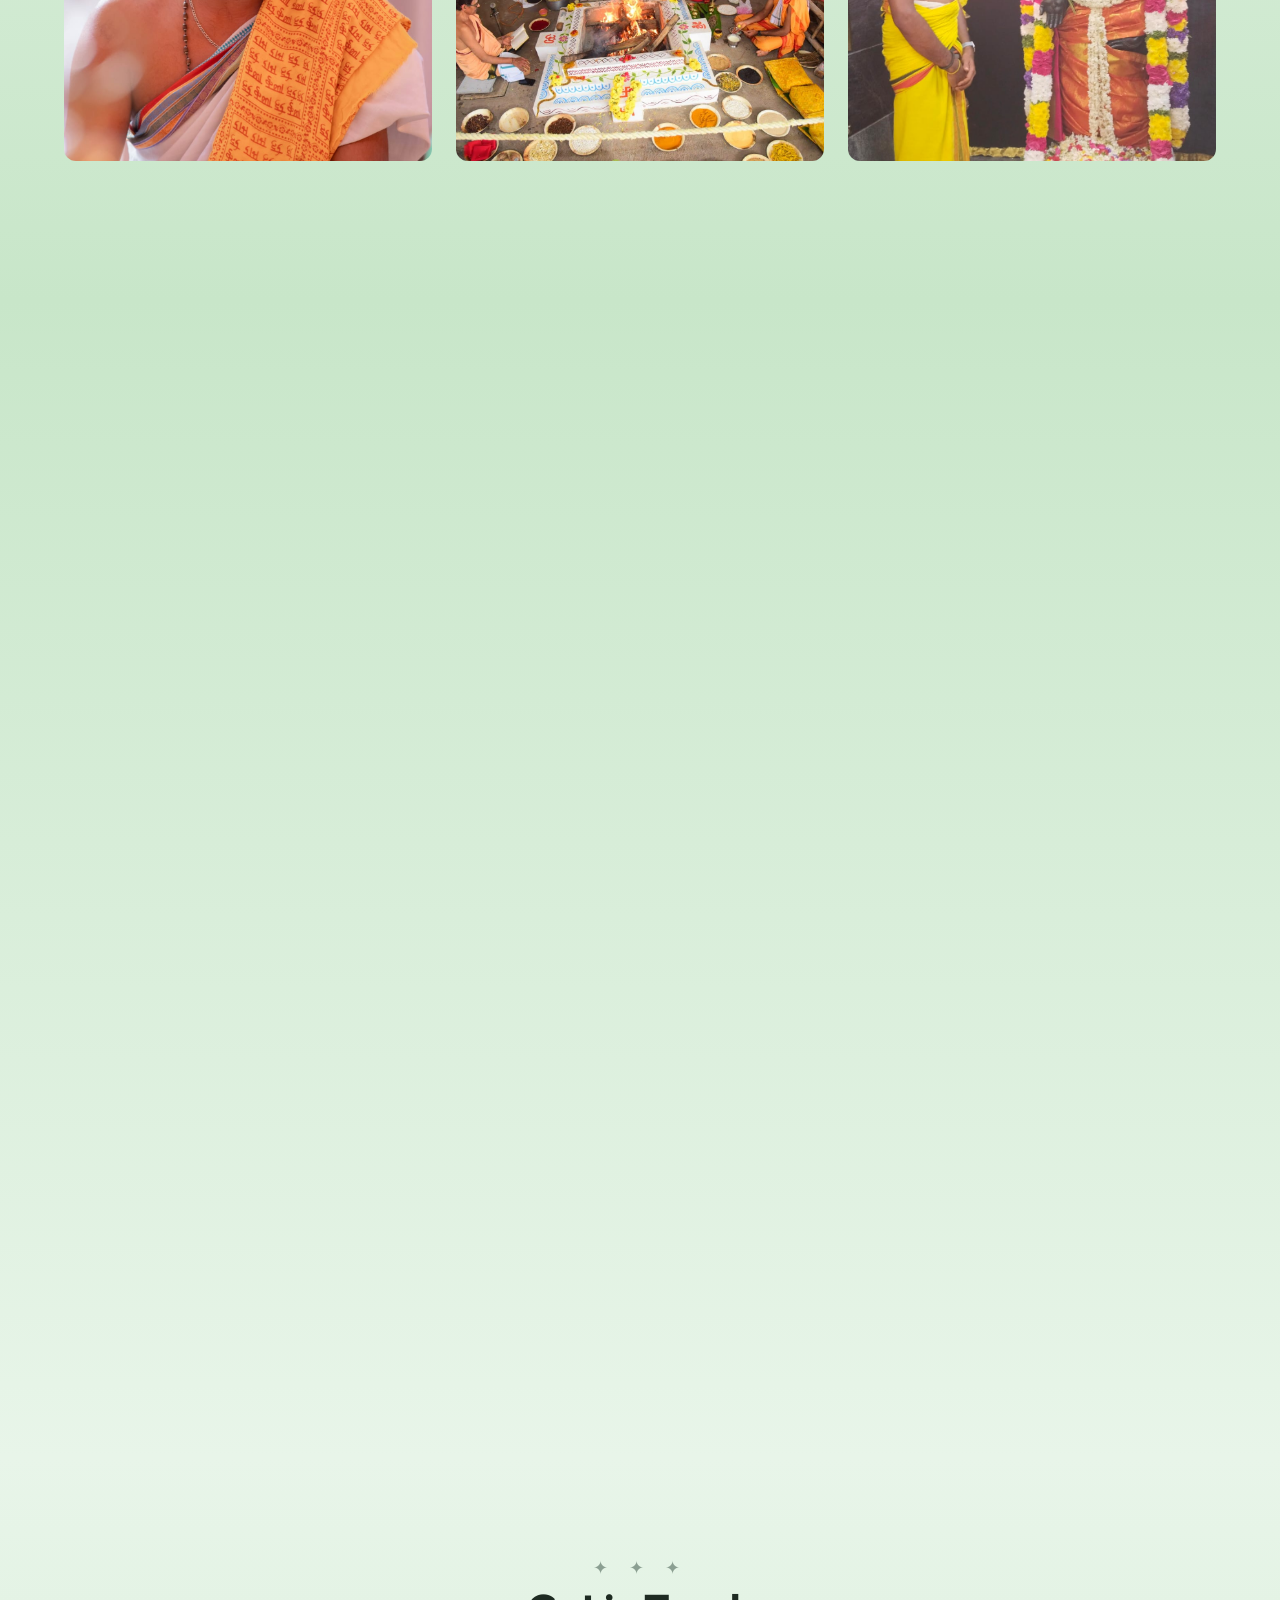
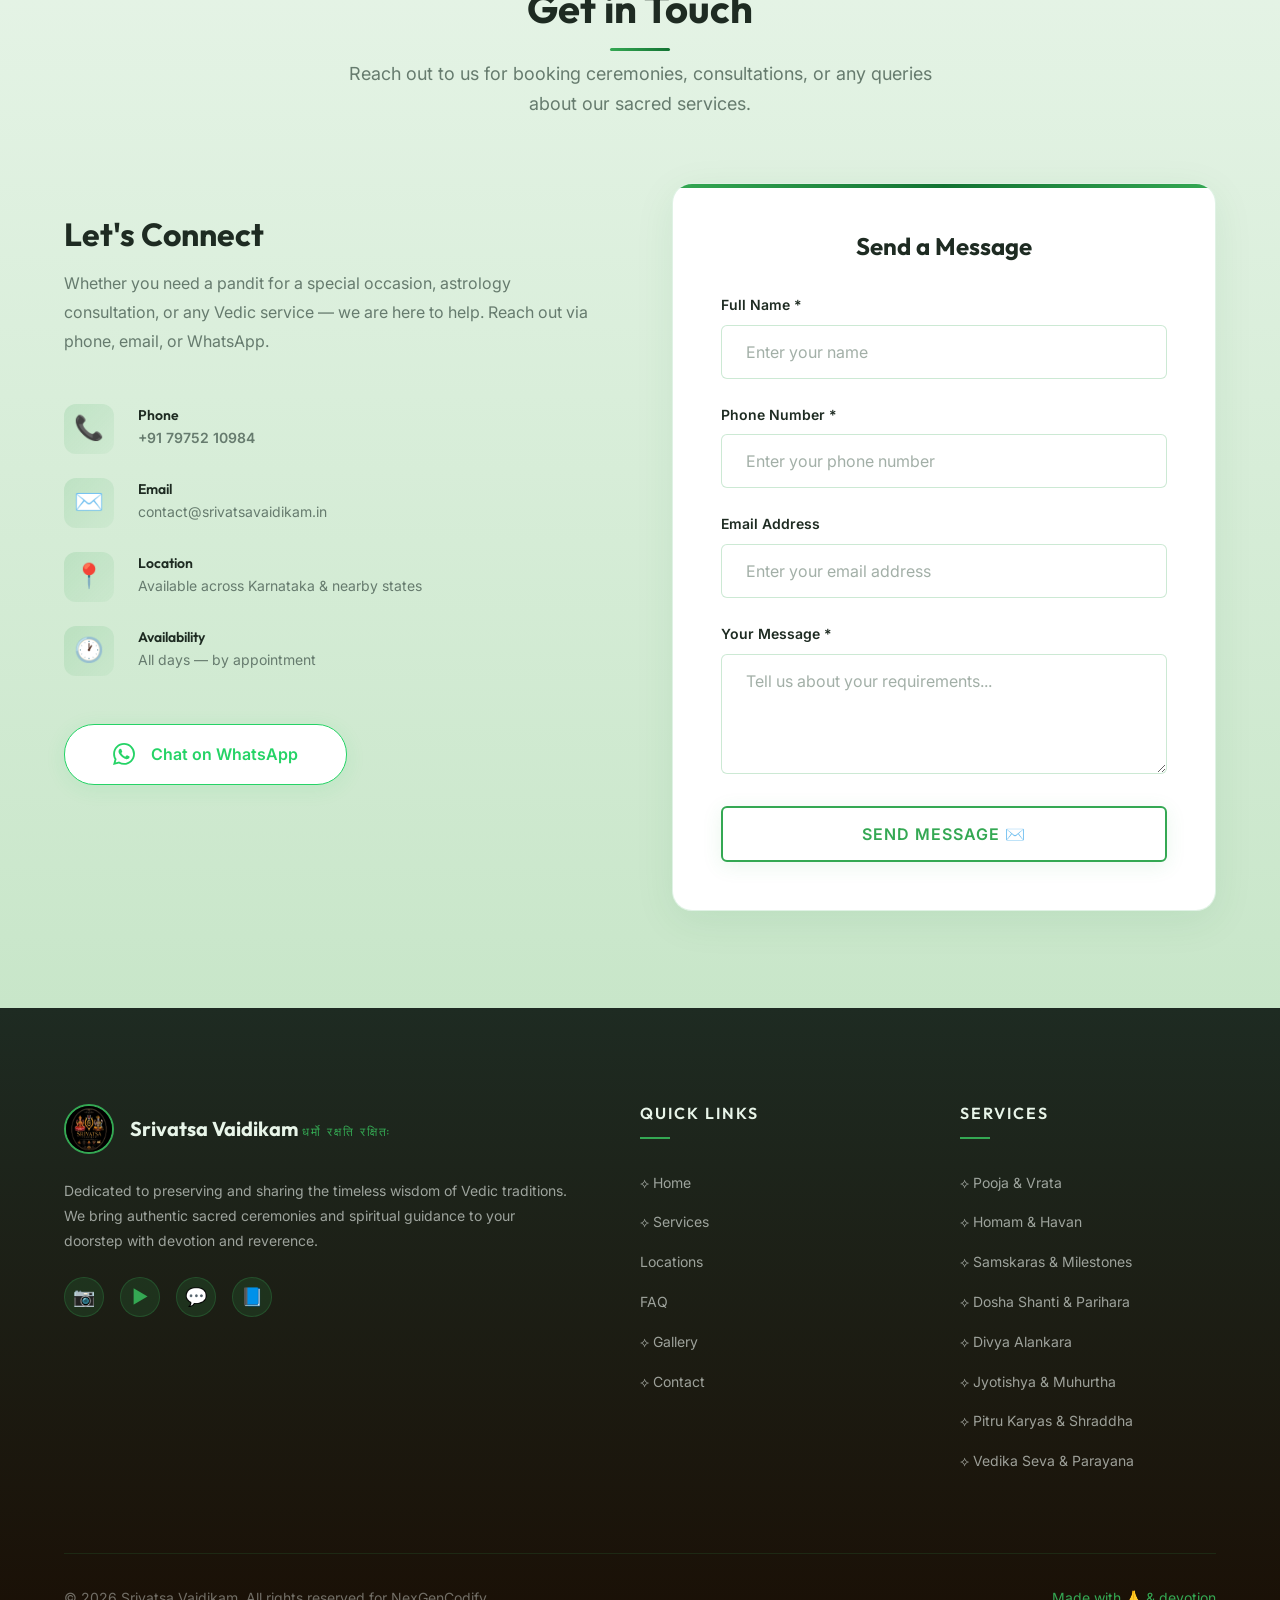
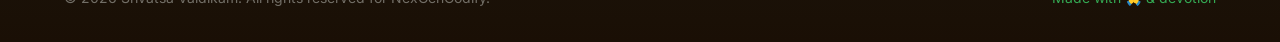
==== commit 72e44c6e: "feat(seo): configure custom domain srivatsavaidikam.in across sitemap, robots, schema.org, CNAME, an" ====
--- a/index.html
+++ b/index.html
@@ -14,10 +14,10 @@
     content="pandit in srirangapatna, pandit in mysore, pandit in mandya, purohit in srirangapatna, purohit in mysore, srirangapatna pitru karya pandit, paschima vahini asthi visarjana, srirangapatna sarpa shanti, narayana bali srirangapatna, griha pravesha pandit in mysore, wedding purohit mysore, satyanarayana pooja mandya, vedic priest karnataka, pandit keerthi bharadwaj, ಶ್ರೀರಂಗಪಟ್ಟಣ ಪುರೋಹಿತರು, ಮೈಸೂರು ಪಂಡಿತರು, ಮಂಡ್ಯ ಪುರೋಹಿತರು, ಪಿತೃ ಕಾರ್ಯ ಶ್ರೀರಂಗಪಟ್ಟಣ, ಅಸ್ಥಿ ವಿಸರ್ಜನೆ ಪಶ್ಚಿಮ ವಾಹಿನಿ">
   <meta name="author" content="Pandit Keerthi Bharadwaj — Srivatsa Vaidikam">
   <meta name="robots" content="index, follow, max-snippet:-1, max-image-preview:large, max-video-preview:-1">
-  <link rel="canonical" href="https://srivatsavaidikam.com/">
-  <link rel="alternate" hreflang="en-IN" href="https://srivatsavaidikam.com/">
-  <link rel="alternate" hreflang="kn-IN" href="https://srivatsavaidikam.com/">
-  <link rel="alternate" hreflang="x-default" href="https://srivatsavaidikam.com/">
+  <link rel="canonical" href="https://srivatsavaidikam.in/">
+  <link rel="alternate" hreflang="en-IN" href="https://srivatsavaidikam.in/">
+  <link rel="alternate" hreflang="kn-IN" href="https://srivatsavaidikam.in/">
+  <link rel="alternate" hreflang="x-default" href="https://srivatsavaidikam.in/">
 
   <!-- Geo Meta Tags for Local Ranking (Srirangapatna, Mysore, Mandya, Karnataka) -->
   <meta name="geo.region" content="IN-KA">
@@ -27,22 +27,22 @@
 
   <!-- Open Graph / Facebook -->
   <meta property="og:type" content="website">
-  <meta property="og:url" content="https://srivatsavaidikam.com/">
+  <meta property="og:url" content="https://srivatsavaidikam.in/">
   <meta property="og:title" content="Pandit in Srirangapatna, Mysore &amp; Mandya | Srivatsa Vaidikam">
   <meta property="og:description"
     content="Authentic Vedic Pooja, Homam, Paschima Vahini Pitru Karyas, Asthi Visarjana, and Samskaras by experienced Vedic Scholar Pandit Keerthi Bharadwaj across Srirangapatna, Mysore &amp; Mandya.">
-  <meta property="og:image" content="https://srivatsavaidikam.com/assets/gallery/pandit-profile.jpeg">
+  <meta property="og:image" content="https://srivatsavaidikam.in/assets/gallery/pandit-profile.jpeg">
   <meta property="og:locale" content="en_IN">
   <meta property="og:locale:alternate" content="kn_IN">
   <meta property="og:site_name" content="Srivatsa Vaidikam">
 
   <!-- Twitter Meta Tags -->
   <meta name="twitter:card" content="summary_large_image">
-  <meta name="twitter:url" content="https://srivatsavaidikam.com/">
+  <meta name="twitter:url" content="https://srivatsavaidikam.in/">
   <meta name="twitter:title" content="Pandit in Srirangapatna, Mysore &amp; Mandya | Srivatsa Vaidikam">
   <meta name="twitter:description"
     content="Authentic Vedic ceremonies, Pitru Karyas, Homams &amp; Samskaras by Pandit Keerthi Bharadwaj. Serving Srirangapatna, Mysore, Mandya &amp; Karnataka.">
-  <meta name="twitter:image" content="https://srivatsavaidikam.com/assets/gallery/pandit-profile.jpeg">
+  <meta name="twitter:image" content="https://srivatsavaidikam.in/assets/gallery/pandit-profile.jpeg">
 
   <meta name="theme-color" content="#C8A95E">
   <link rel="icon" type="image/png" href="assets/logo.png">
@@ -56,7 +56,7 @@
     "@graph": [
       {
         "@type": ["LocalBusiness", "ProfessionalService"],
-        "@id": "https://srivatsavaidikam.com/#business",
+        "@id": "https://srivatsavaidikam.in/#business",
         "name": "Srivatsa Vaidikam",
         "alternateName": [
           "ಶ್ರೀವತ್ಸ ವೈದಿಕಂ",
@@ -65,15 +65,23 @@
           "Pandit in Mandya",
           "Purohit in Srirangapatna Paschima Vahini"
         ],
-        "url": "https://srivatsavaidikam.com/",
-        "logo": "https://srivatsavaidikam.com/assets/logo.png",
-        "image": "https://srivatsavaidikam.com/assets/gallery/pandit-profile.jpeg",
+        "url": "https://srivatsavaidikam.in/",
+        "logo": "https://srivatsavaidikam.in/assets/logo.png",
+        "image": "https://srivatsavaidikam.in/assets/gallery/pandit-profile.jpeg",
         "description": "Authentic Vedic purohit services by Pandit Keerthi Bharadwaj. Specializing in Srirangapatna Paschima Vahini Pitru Karyas, Asthi Visarjana, Narayana Bali, Sarpa Shanti, Griha Pravesha, Vivaha, Homams and Vedic ceremonies across Srirangapatna, Mysore, Mandya, and Karnataka.",
         "telephone": "+91-7975210984",
-        "email": "contact@srivatsavaidikam.com",
+        "email": "contact@srivatsavaidikam.in",
         "priceRange": "₹₹",
         "currenciesAccepted": "INR",
         "paymentAccepted": "Cash, UPI, Net Banking",
+        "hasMap": "https://maps.google.com/?q=Srirangapatna+Paschima+Vahini",
+        "aggregateRating": {
+          "@type": "AggregateRating",
+          "ratingValue": "4.9",
+          "bestRating": "5",
+          "worstRating": "1",
+          "ratingCount": "186"
+        },
         "address": {
           "@type": "PostalAddress",
           "streetAddress": "Near Paschima Vahini / Sri Ranganathaswamy Temple",
@@ -127,12 +135,12 @@
         ],
         "founder": {
           "@type": "Person",
-          "@id": "https://srivatsavaidikam.com/#pandit",
+          "@id": "https://srivatsavaidikam.in/#pandit",
           "name": "Pandit Keerthi Bharadwaj",
           "alternateName": "ಪಂಡಿತ ಕೀರ್ತಿ ಭಾರದ್ವಾಜ್",
           "jobTitle": "Chief Vedic Scholar & Purohit",
           "knowsLanguage": ["Kannada", "Hindi", "English"],
-          "image": "https://srivatsavaidikam.com/assets/gallery/pandit-profile.jpeg"
+          "image": "https://srivatsavaidikam.in/assets/gallery/pandit-profile.jpeg"
         },
         "hasOfferCatalog": {
           "@type": "OfferCatalog",
@@ -199,7 +207,7 @@
       },
       {
         "@type": "FAQPage",
-        "@id": "https://srivatsavaidikam.com/#faq",
+        "@id": "https://srivatsavaidikam.in/#faq",
         "mainEntity": [
           {
             "@type": "Question",
@@ -258,37 +266,37 @@
             "@type": "ListItem",
             "position": 1,
             "name": "Home",
-            "item": "https://srivatsavaidikam.com/#home"
+            "item": "https://srivatsavaidikam.in/#home"
           },
           {
             "@type": "ListItem",
             "position": 2,
             "name": "Sacred Services",
-            "item": "https://srivatsavaidikam.com/#services"
+            "item": "https://srivatsavaidikam.in/#services"
           },
           {
             "@type": "ListItem",
             "position": 3,
             "name": "Service Locations",
-            "item": "https://srivatsavaidikam.com/#locations"
+            "item": "https://srivatsavaidikam.in/#locations"
           },
           {
             "@type": "ListItem",
             "position": 4,
             "name": "FAQ",
-            "item": "https://srivatsavaidikam.com/#faq"
+            "item": "https://srivatsavaidikam.in/#faq"
           },
           {
             "@type": "ListItem",
             "position": 5,
             "name": "Gallery",
-            "item": "https://srivatsavaidikam.com/#gallery"
+            "item": "https://srivatsavaidikam.in/#gallery"
           },
           {
             "@type": "ListItem",
             "position": 6,
             "name": "Contact",
-            "item": "https://srivatsavaidikam.com/#contact"
+            "item": "https://srivatsavaidikam.in/#contact"
           }
         ]
       }
@@ -1518,7 +1526,7 @@
               <div class="contact-detail-icon">✉️</div>
               <div>
                 <h4 data-i18n="contact_email">Email</h4>
-                <p>contact@srivatsavaidikam.com</p>
+                <p><a href="mailto:contact@srivatsavaidikam.in" style="color: inherit; text-decoration: none;">contact@srivatsavaidikam.in</a></p>
               </div>
             </div>
             <div class="contact-detail-item">
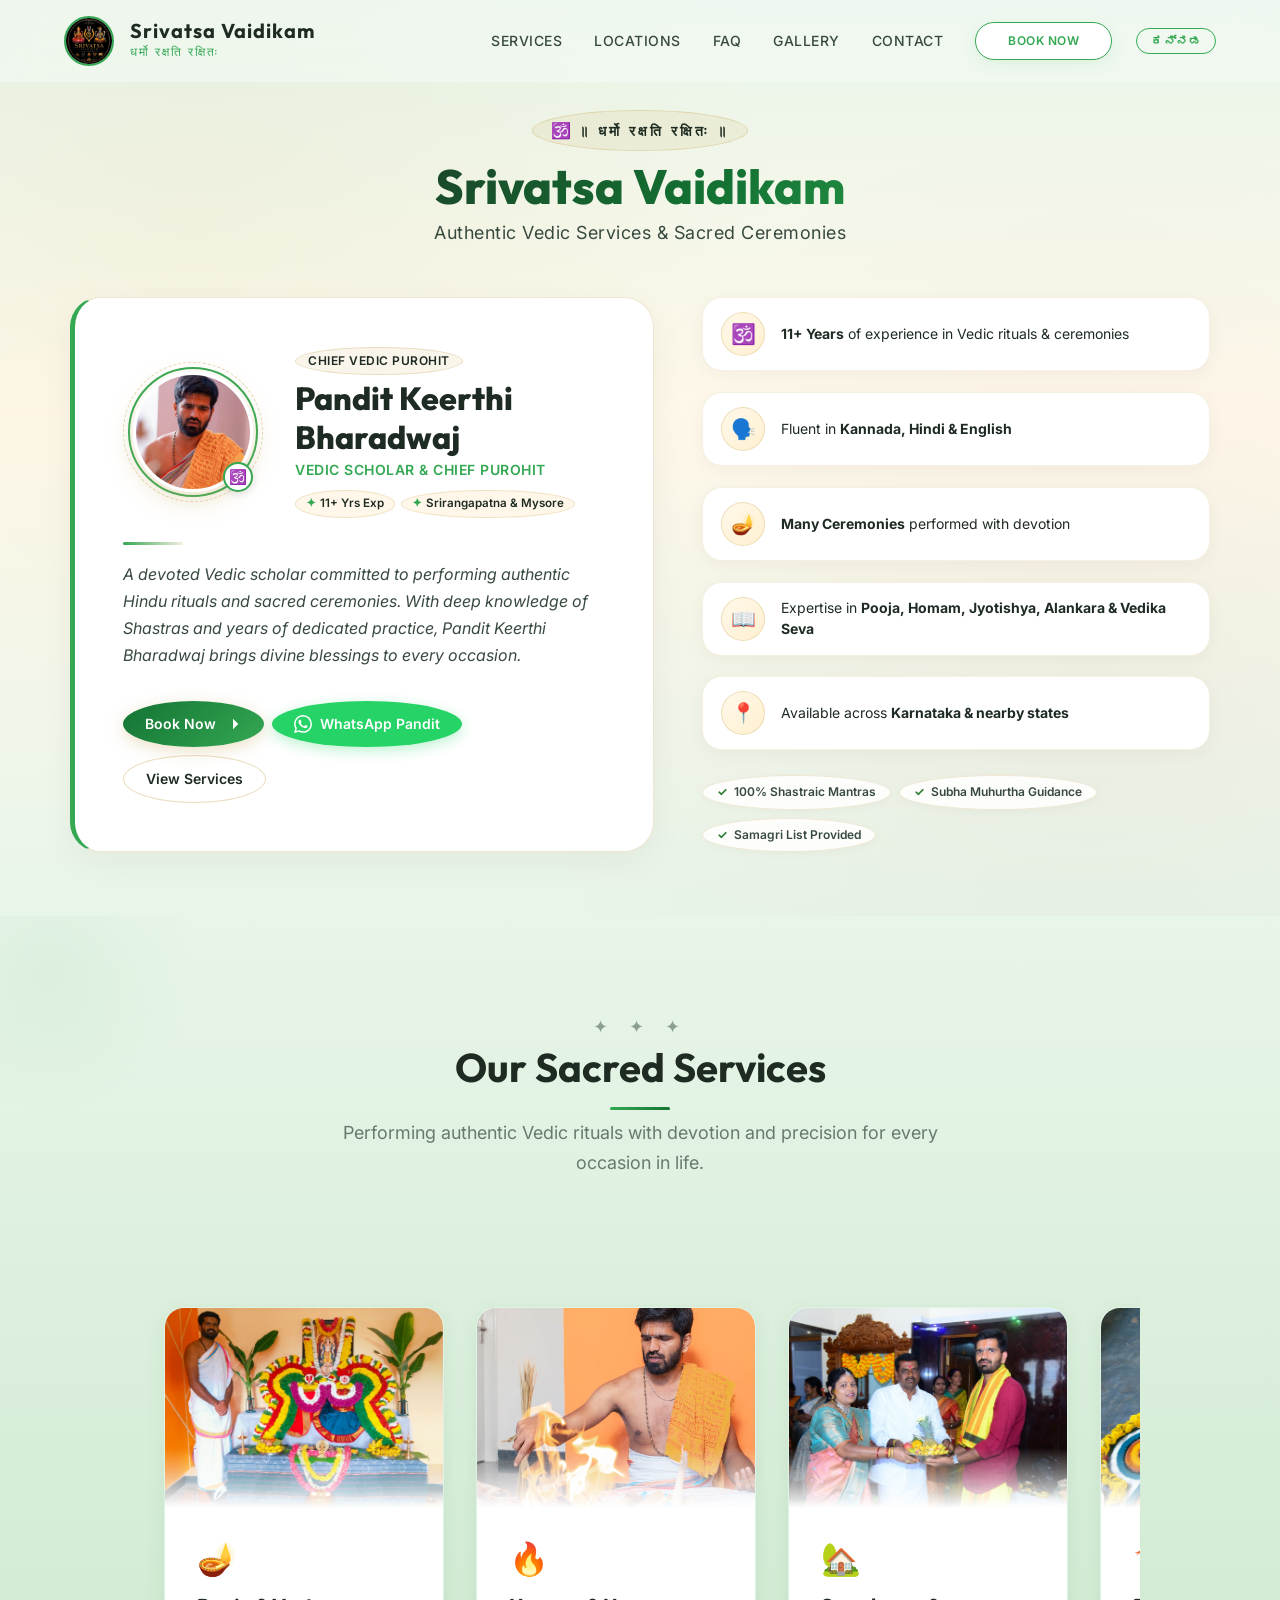
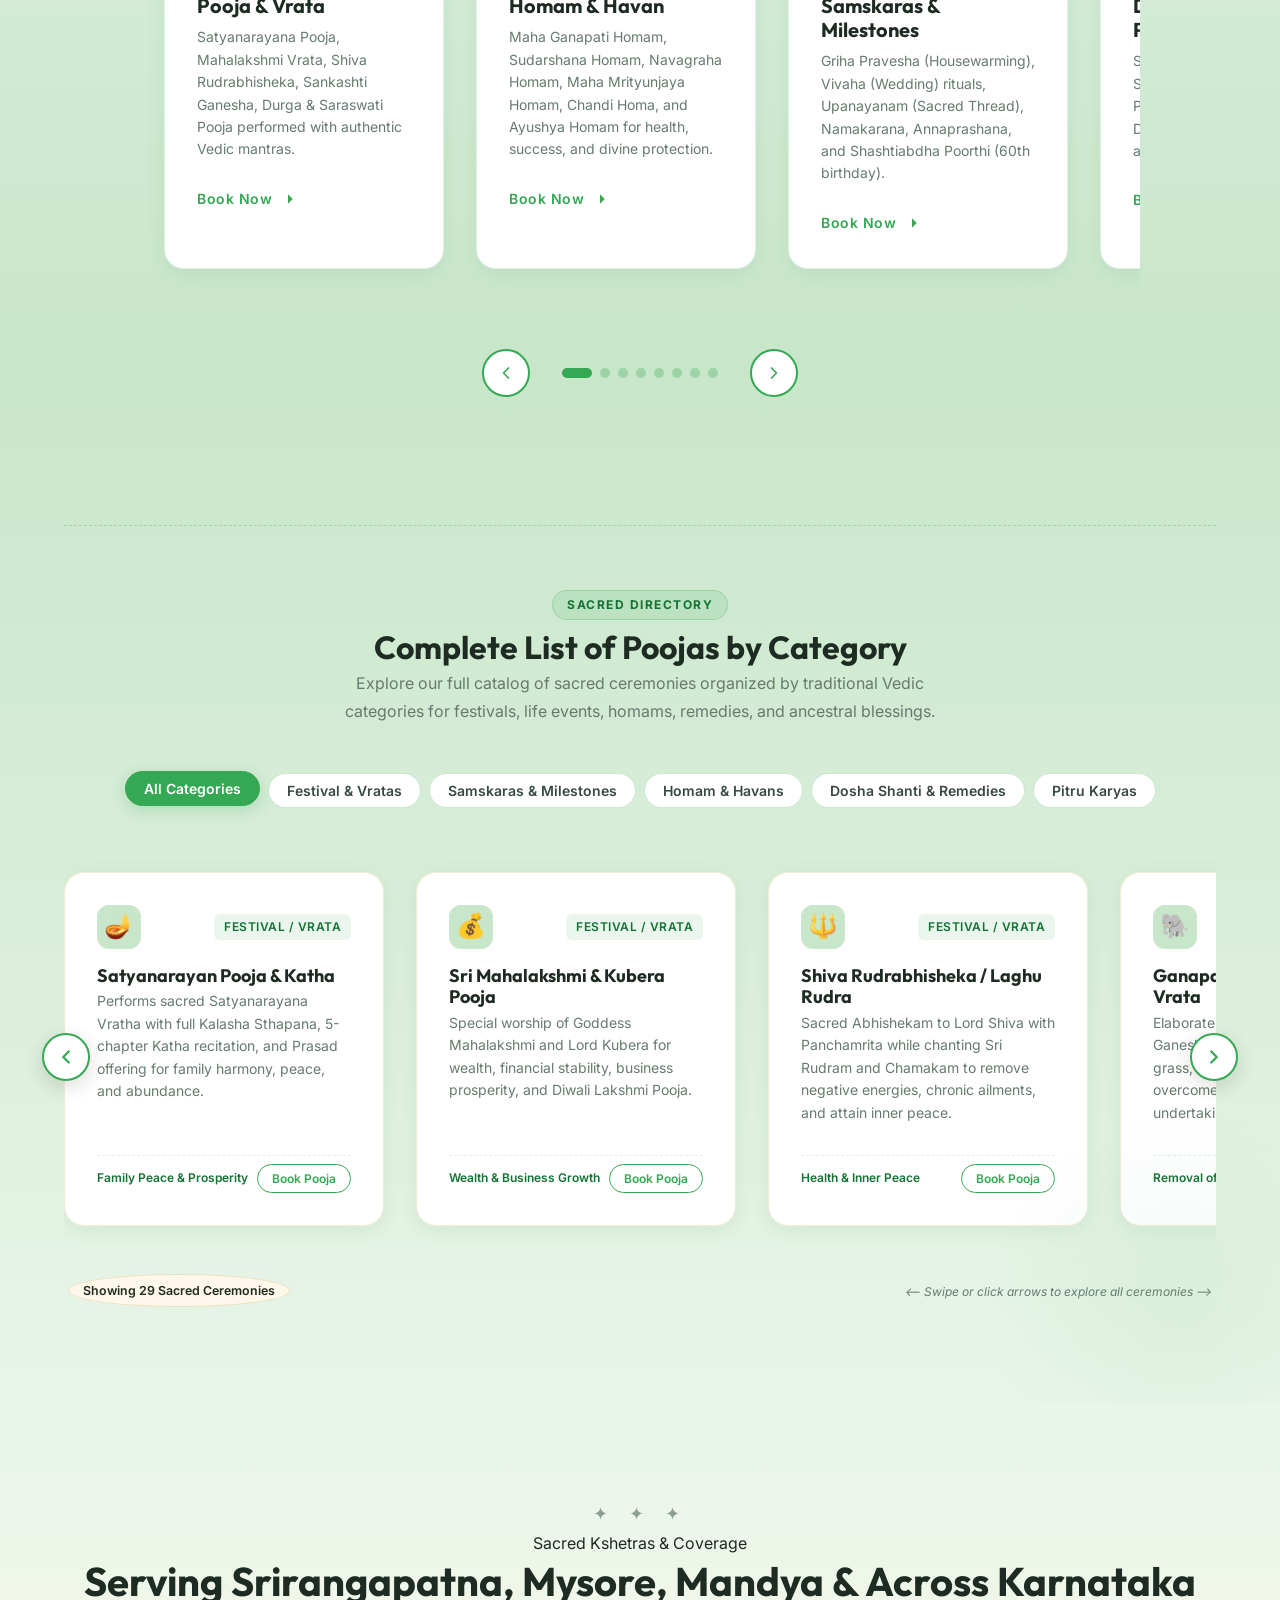
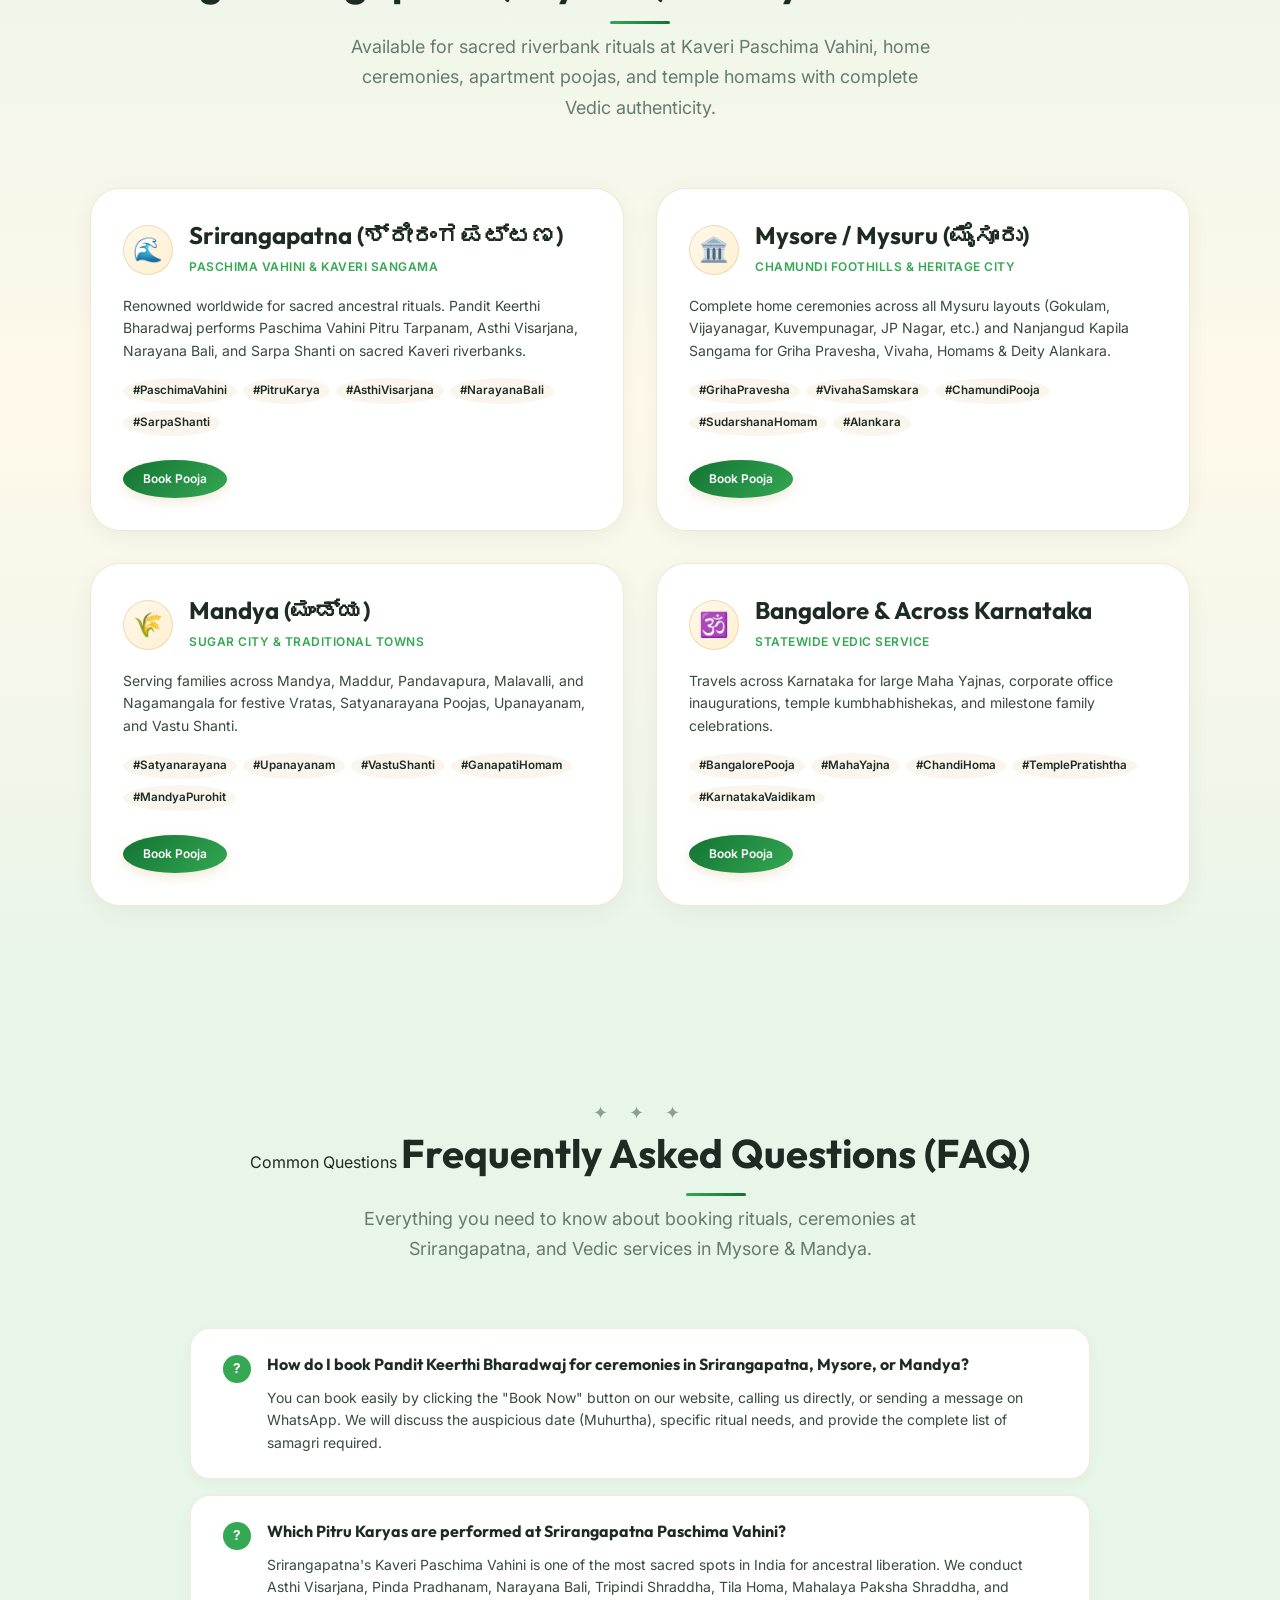
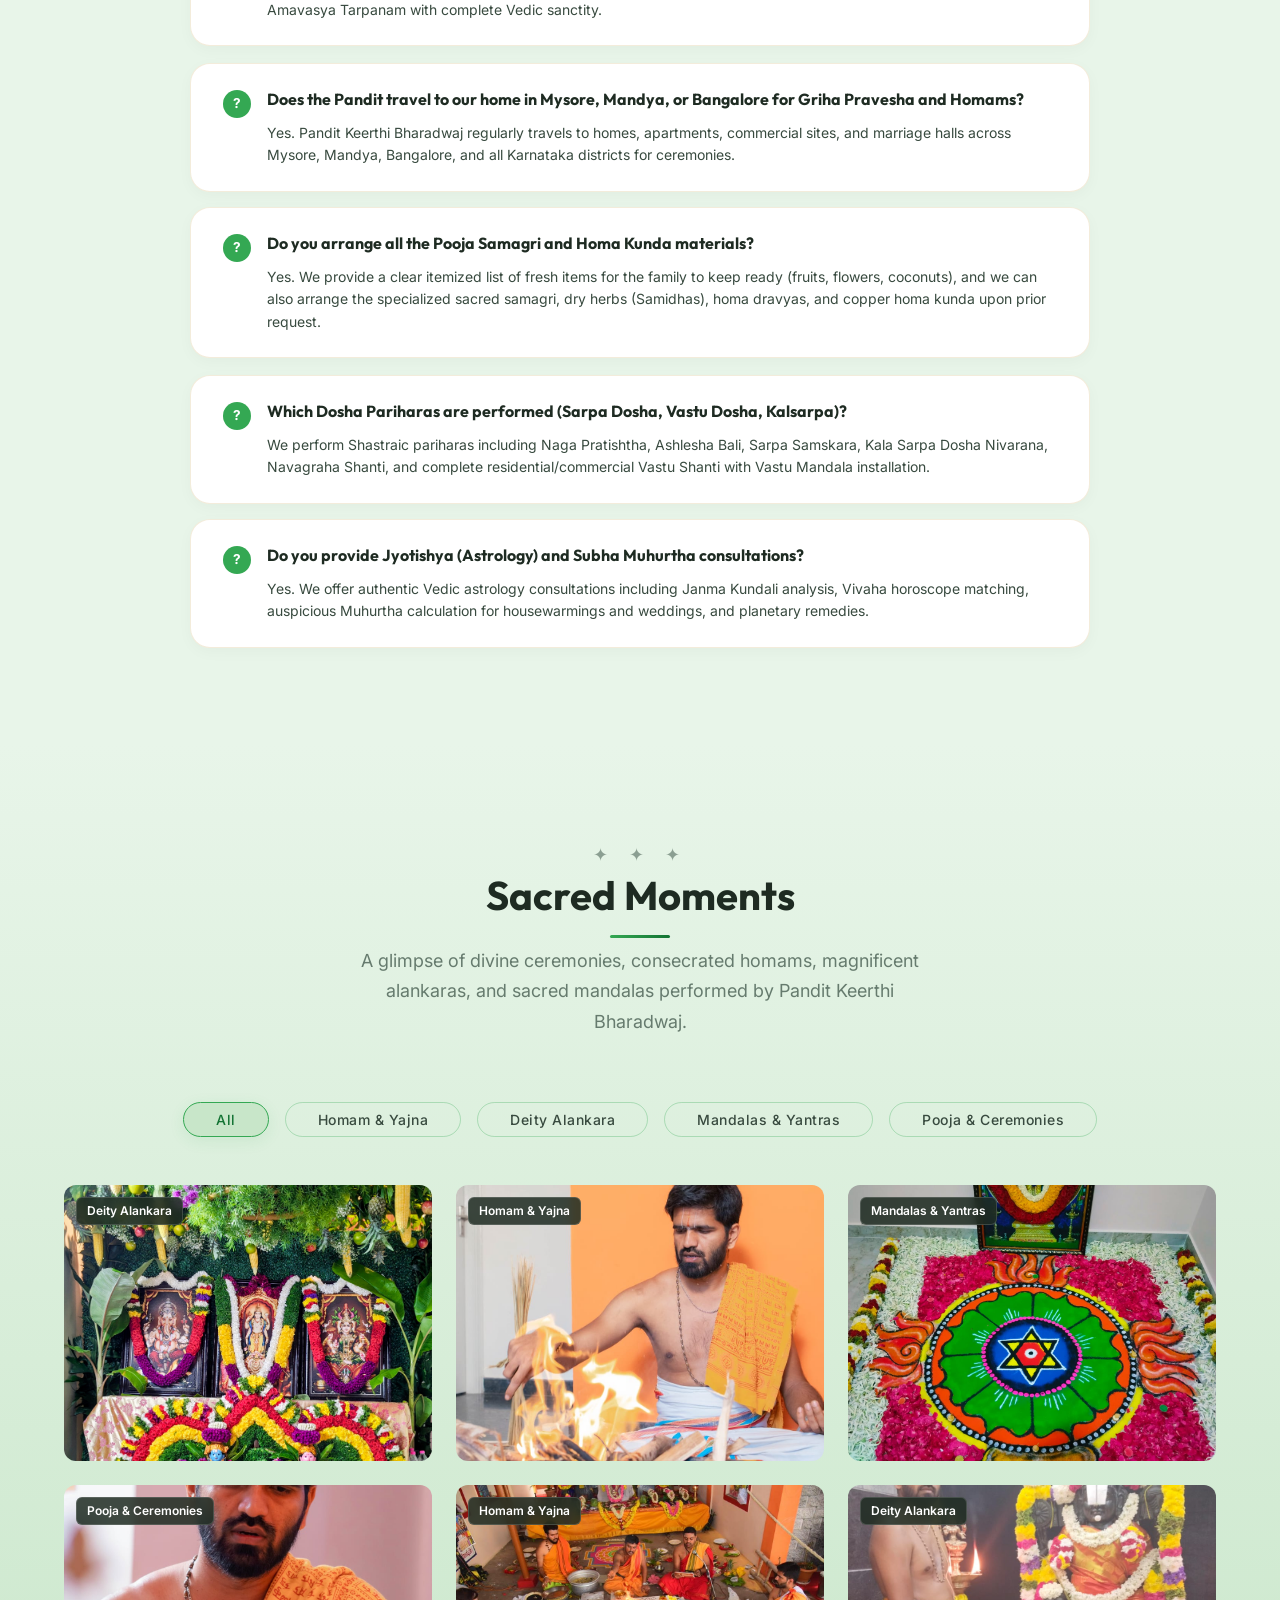
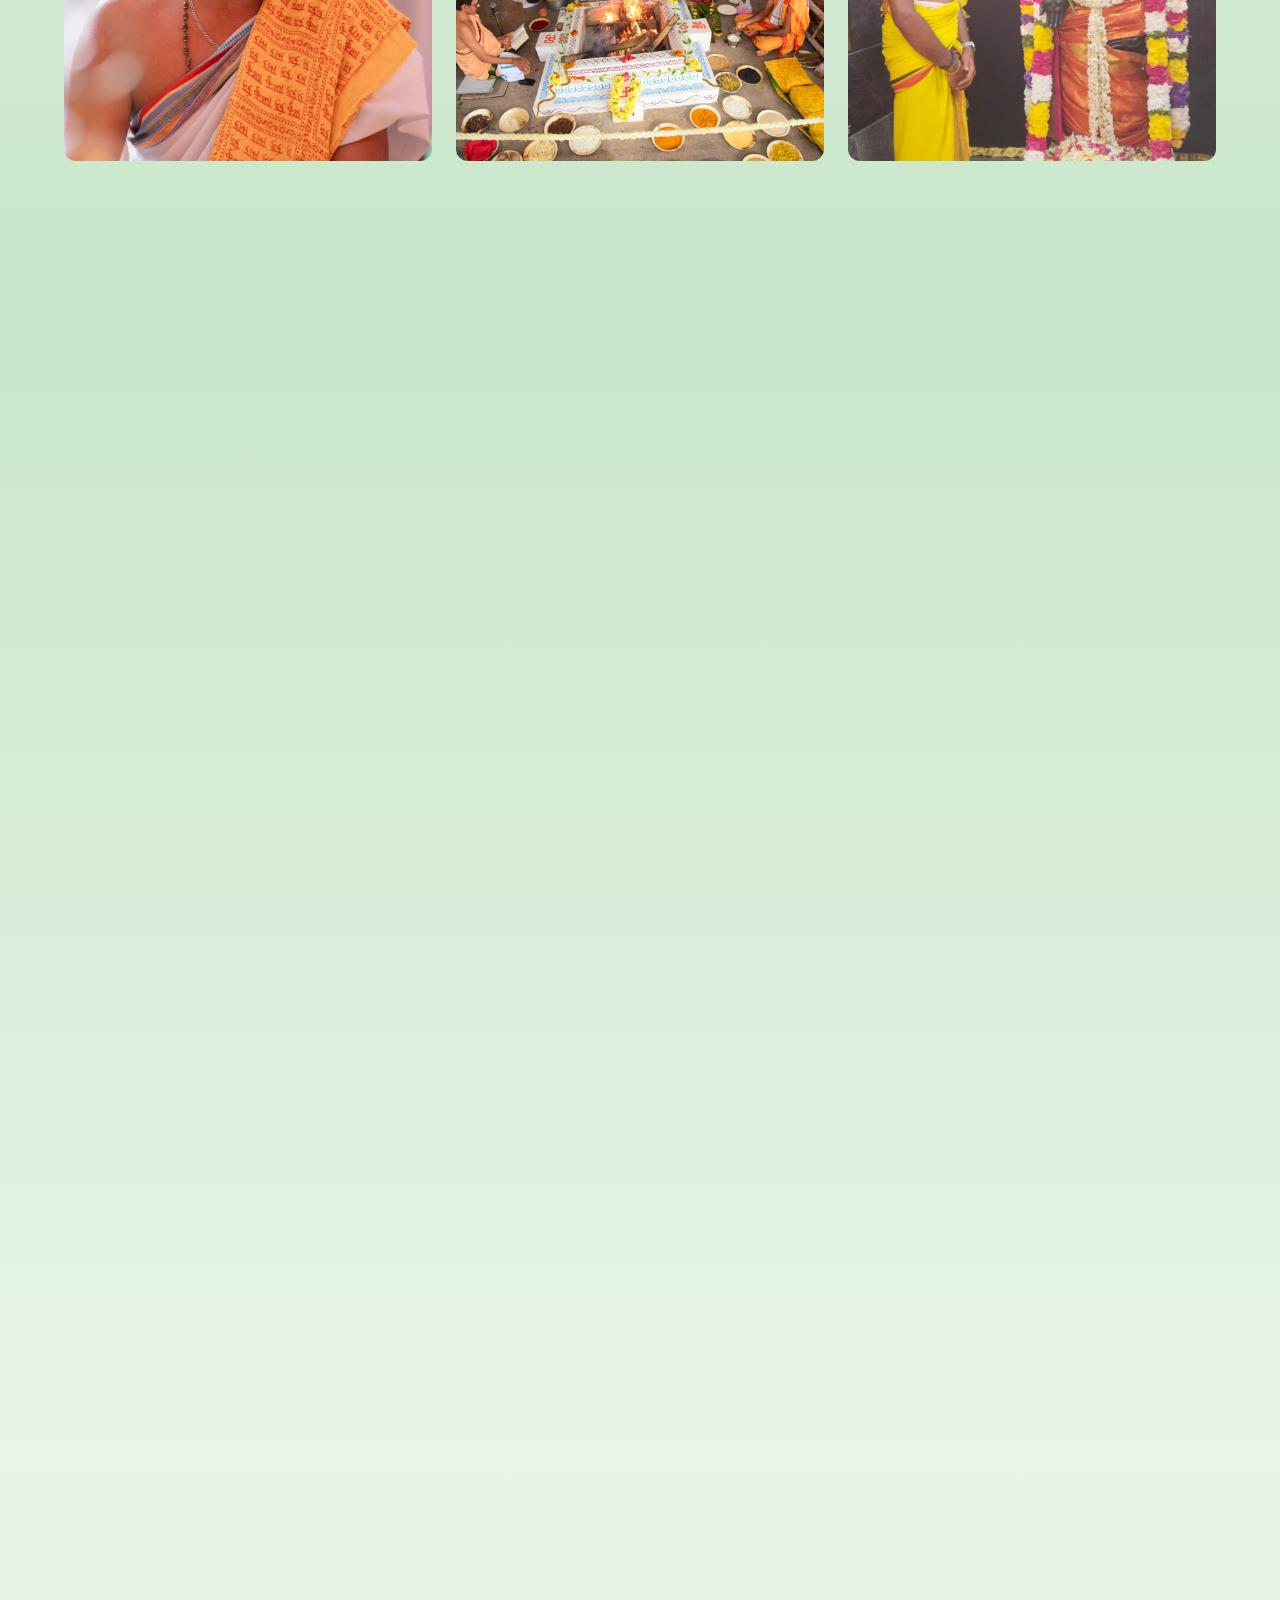
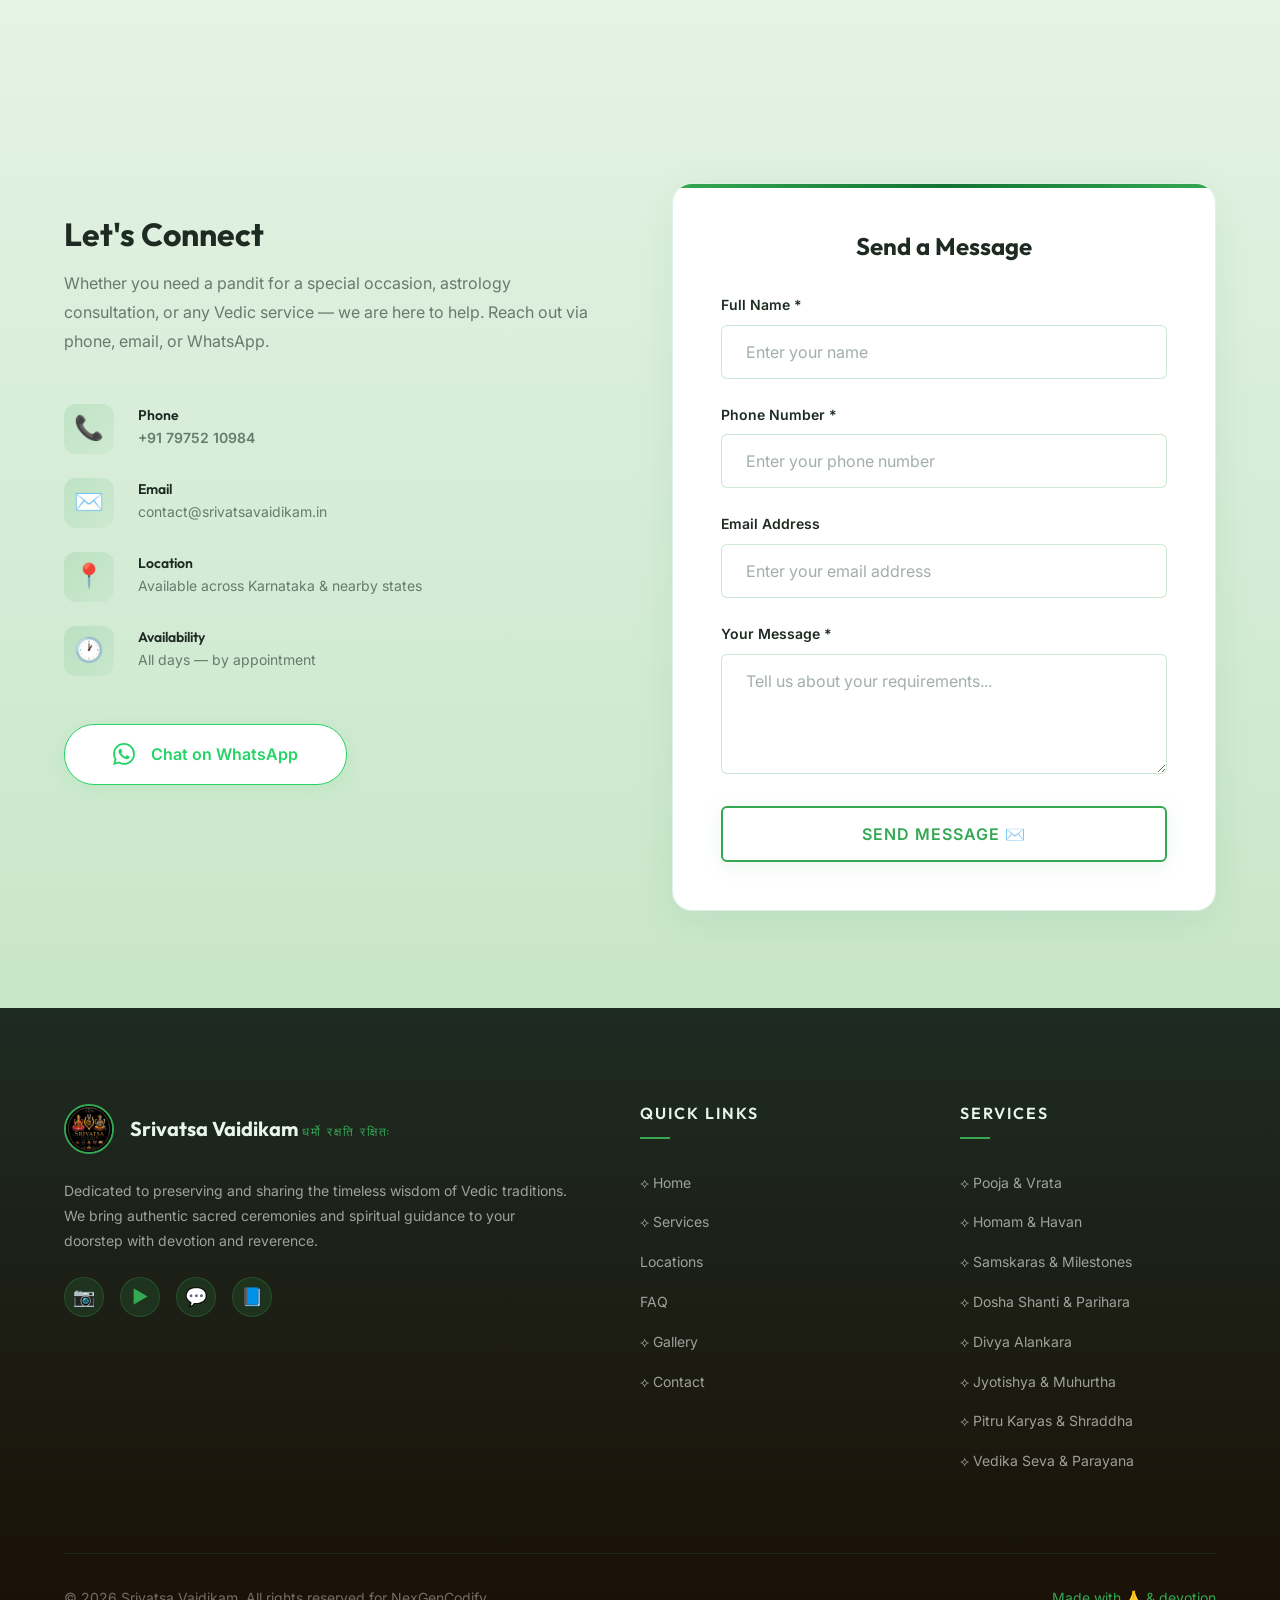
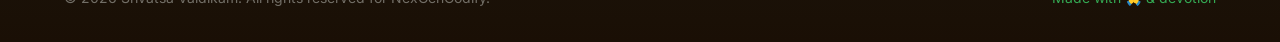
==== commit c4681dc8: "feat(seo): add official Google favicon suite (ICO, 48px, 96px, 192px) and convert logo to true squar" ====
--- a/index.html
+++ b/index.html
@@ -45,8 +45,12 @@
   <meta name="twitter:image" content="https://srivatsavaidikam.in/assets/gallery/pandit-profile.jpeg">
 
   <meta name="theme-color" content="#C8A95E">
-  <link rel="icon" type="image/png" href="assets/logo.png">
-  <link rel="apple-touch-icon" href="assets/logo.png">
+  <link rel="icon" href="favicon.ico" sizes="any">
+  <link rel="icon" type="image/png" sizes="48x48" href="favicon-48x48.png">
+  <link rel="icon" type="image/png" sizes="96x96" href="favicon-96x96.png">
+  <link rel="icon" type="image/png" sizes="192x192" href="favicon-192x192.png">
+  <link rel="apple-touch-icon" sizes="180x180" href="apple-touch-icon.png">
+  <link rel="shortcut icon" href="favicon.ico">
   <link rel="stylesheet" href="styles.css">
 
   <!-- ===== STRUCTURED DATA (JSON-LD) FOR GOOGLE RANK 1 & LLM DISCOVERY ===== -->
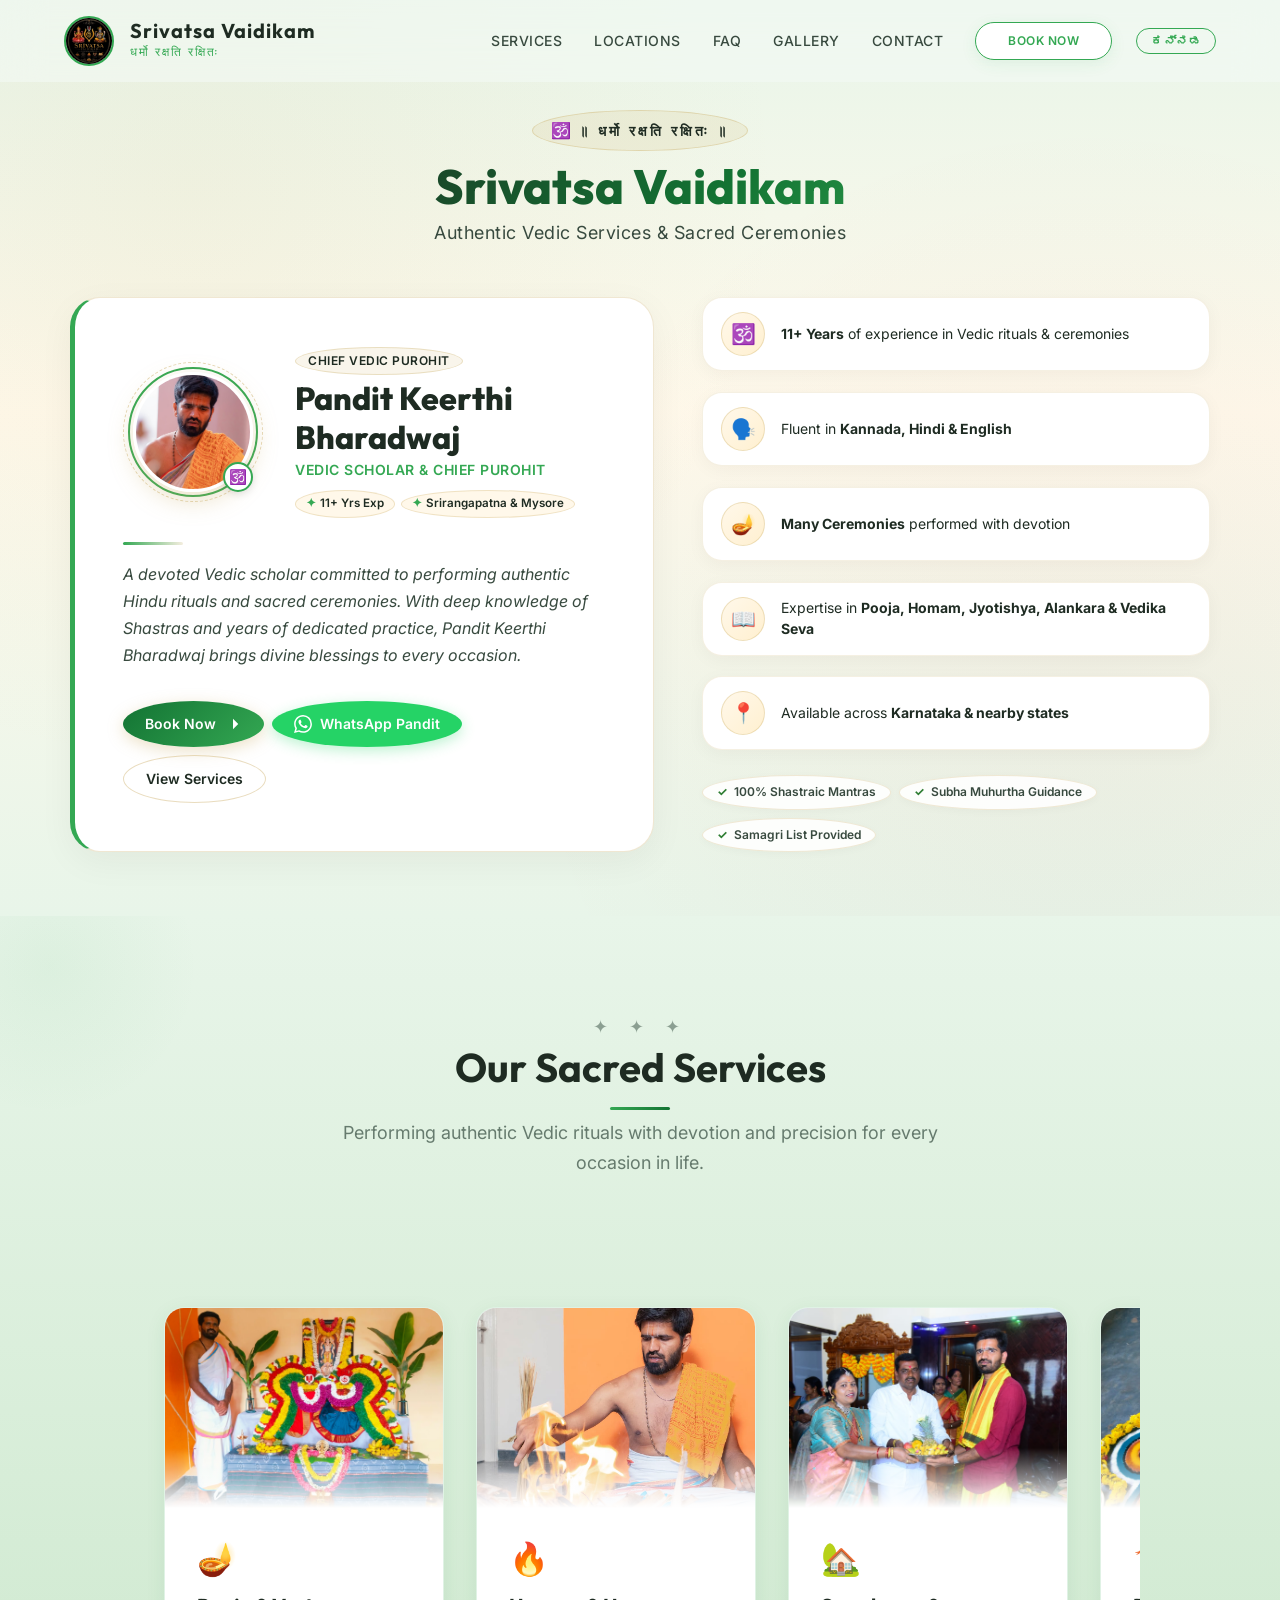
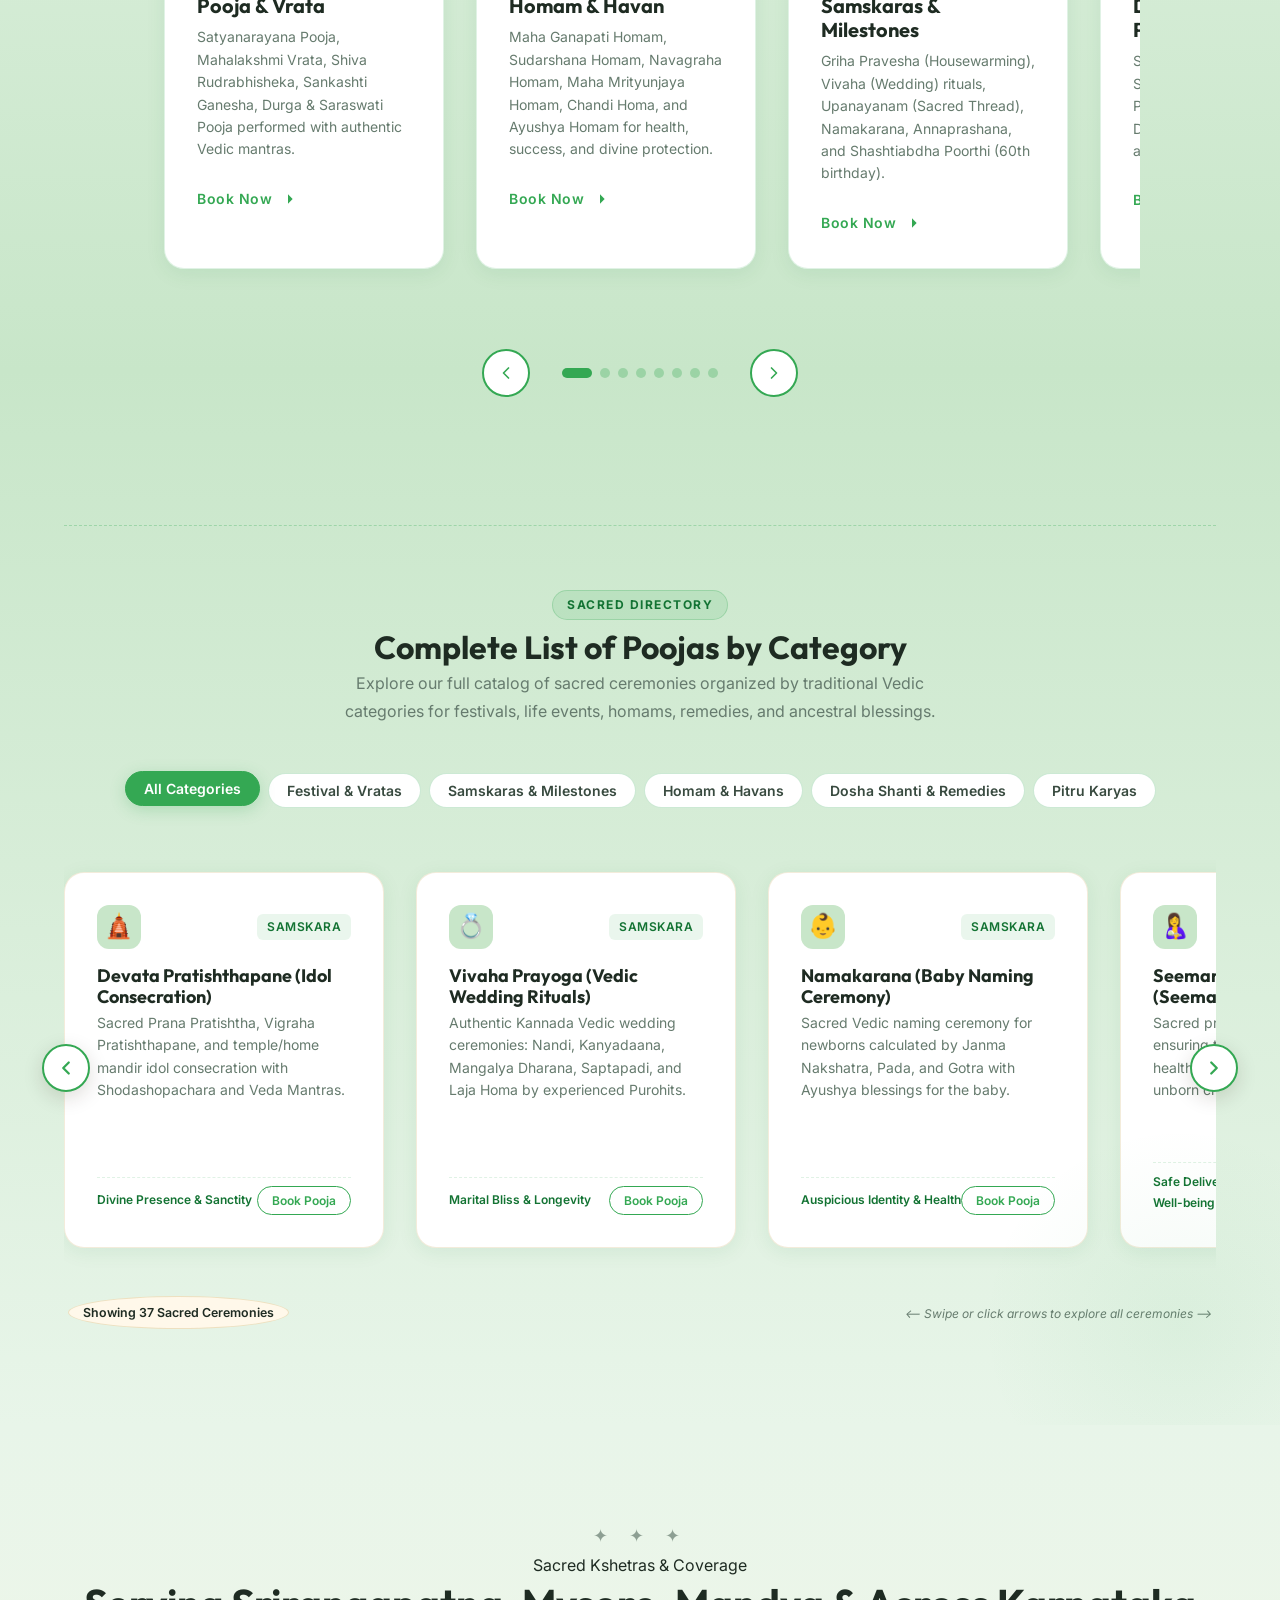
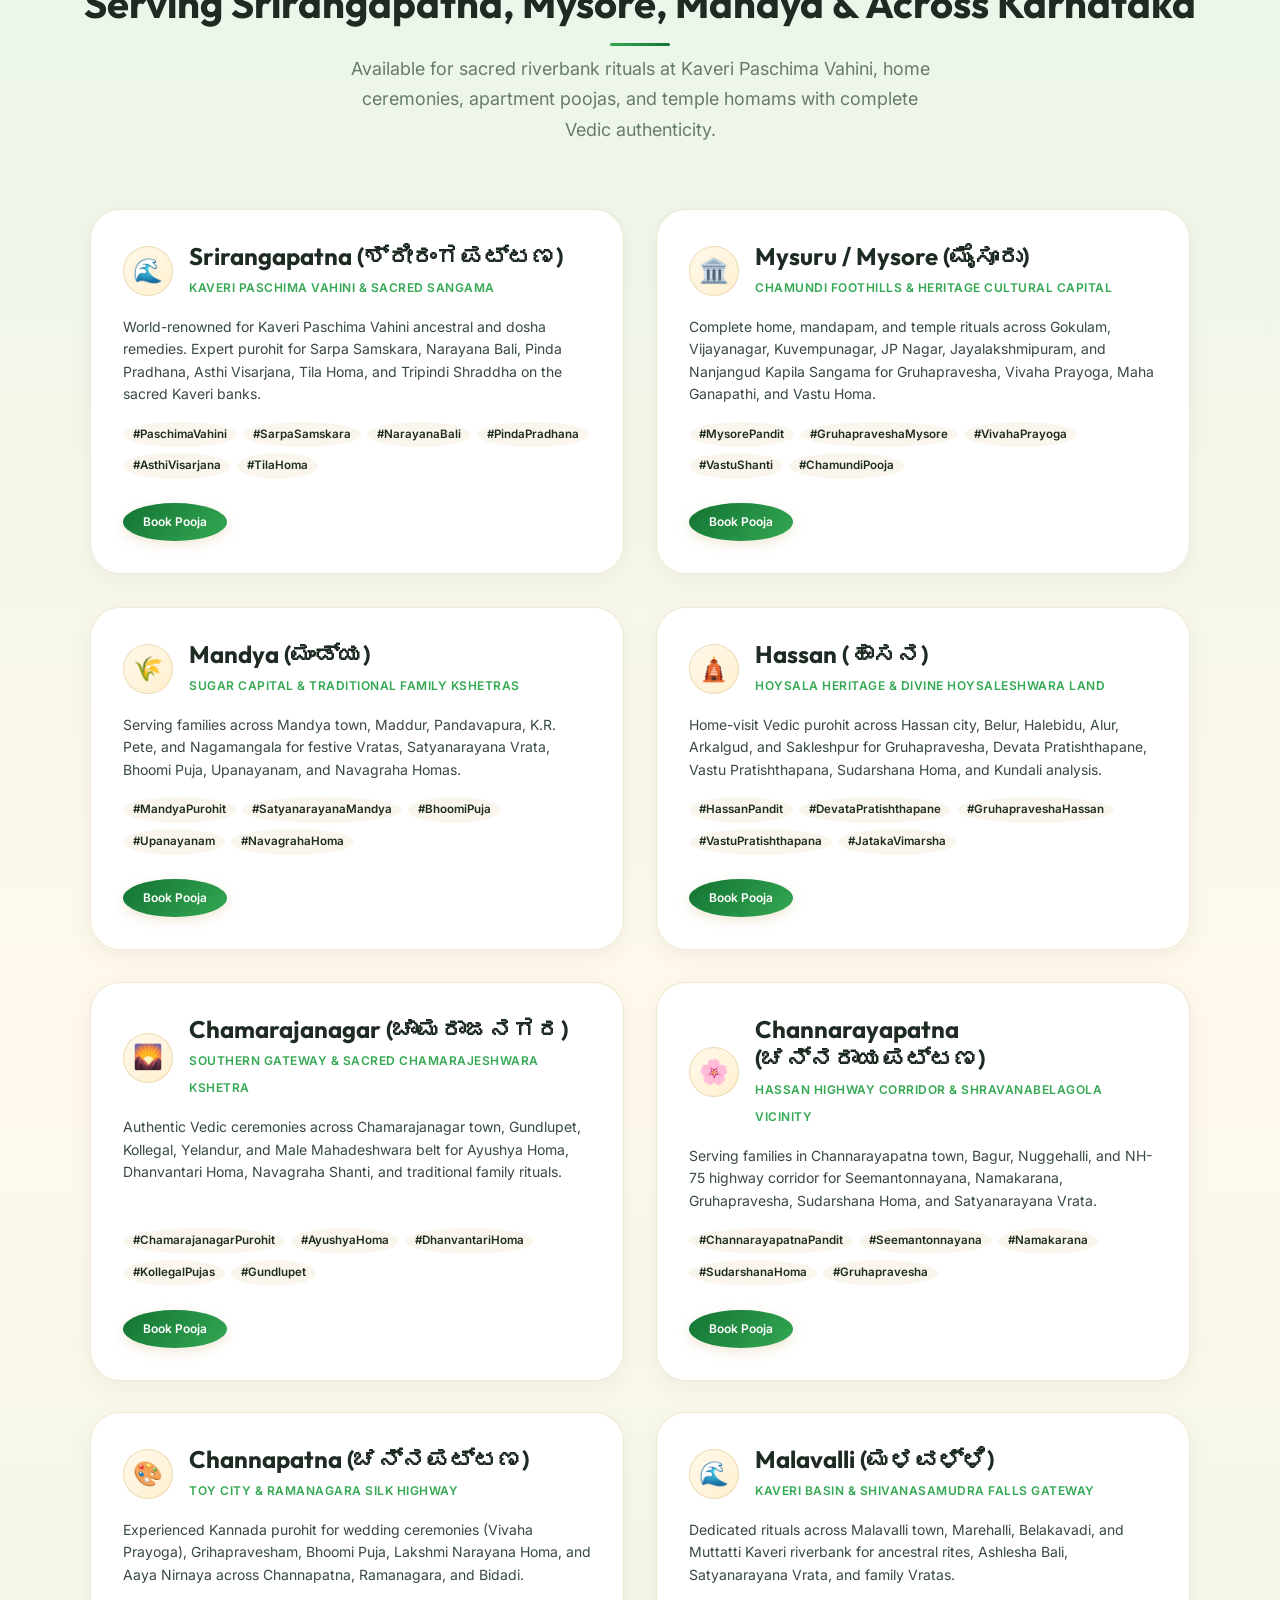
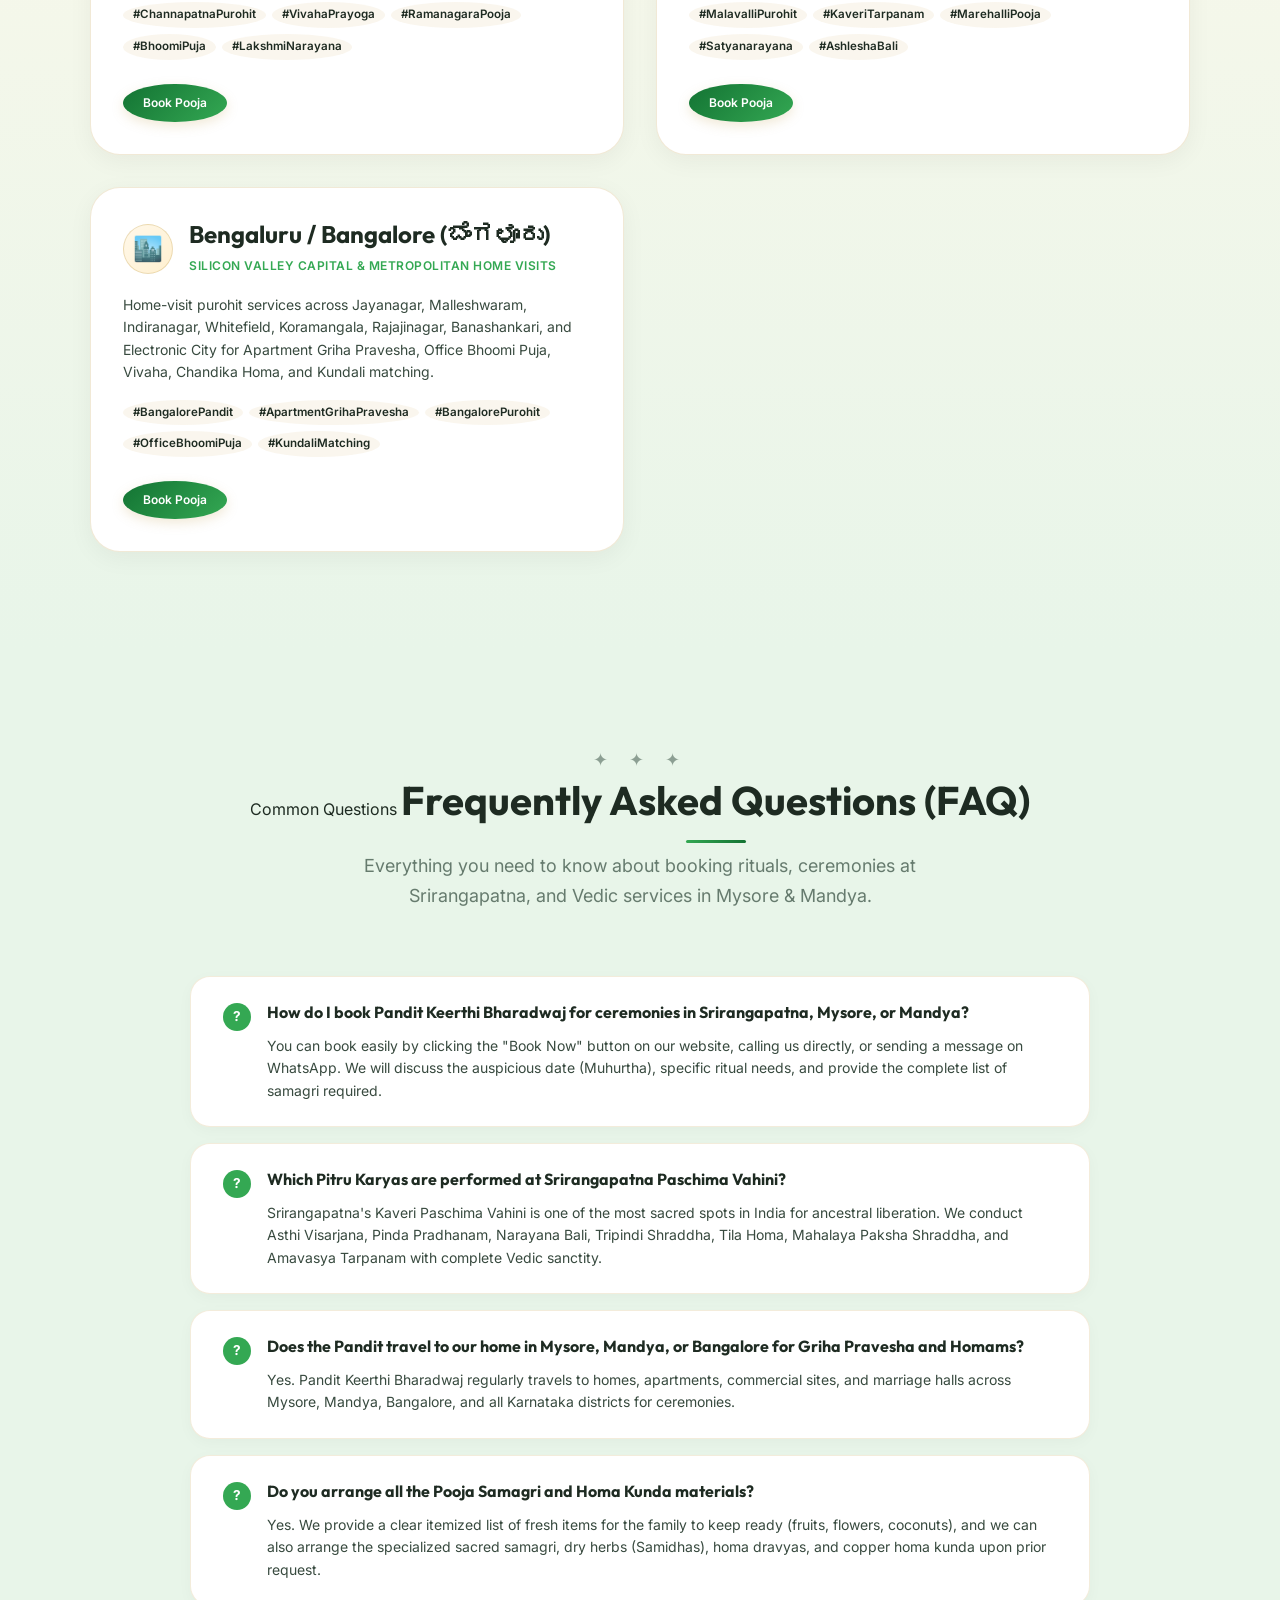
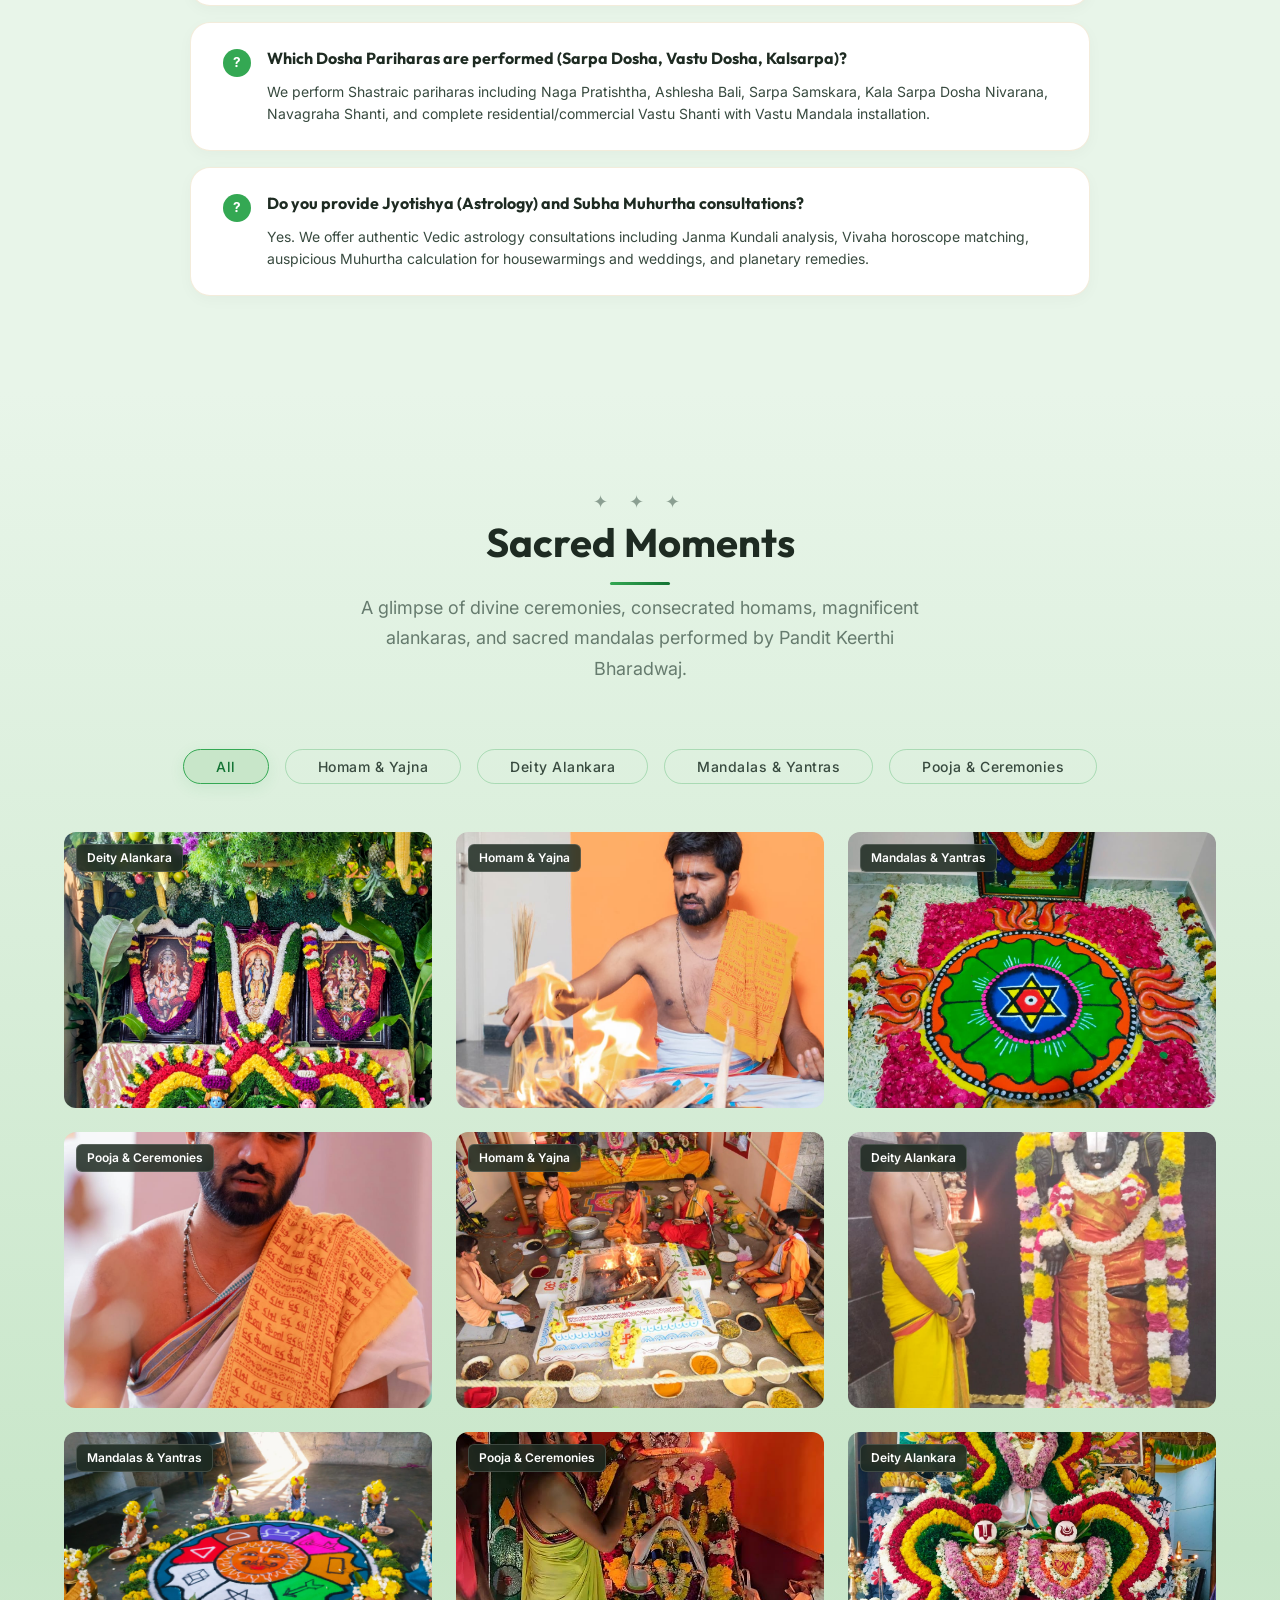
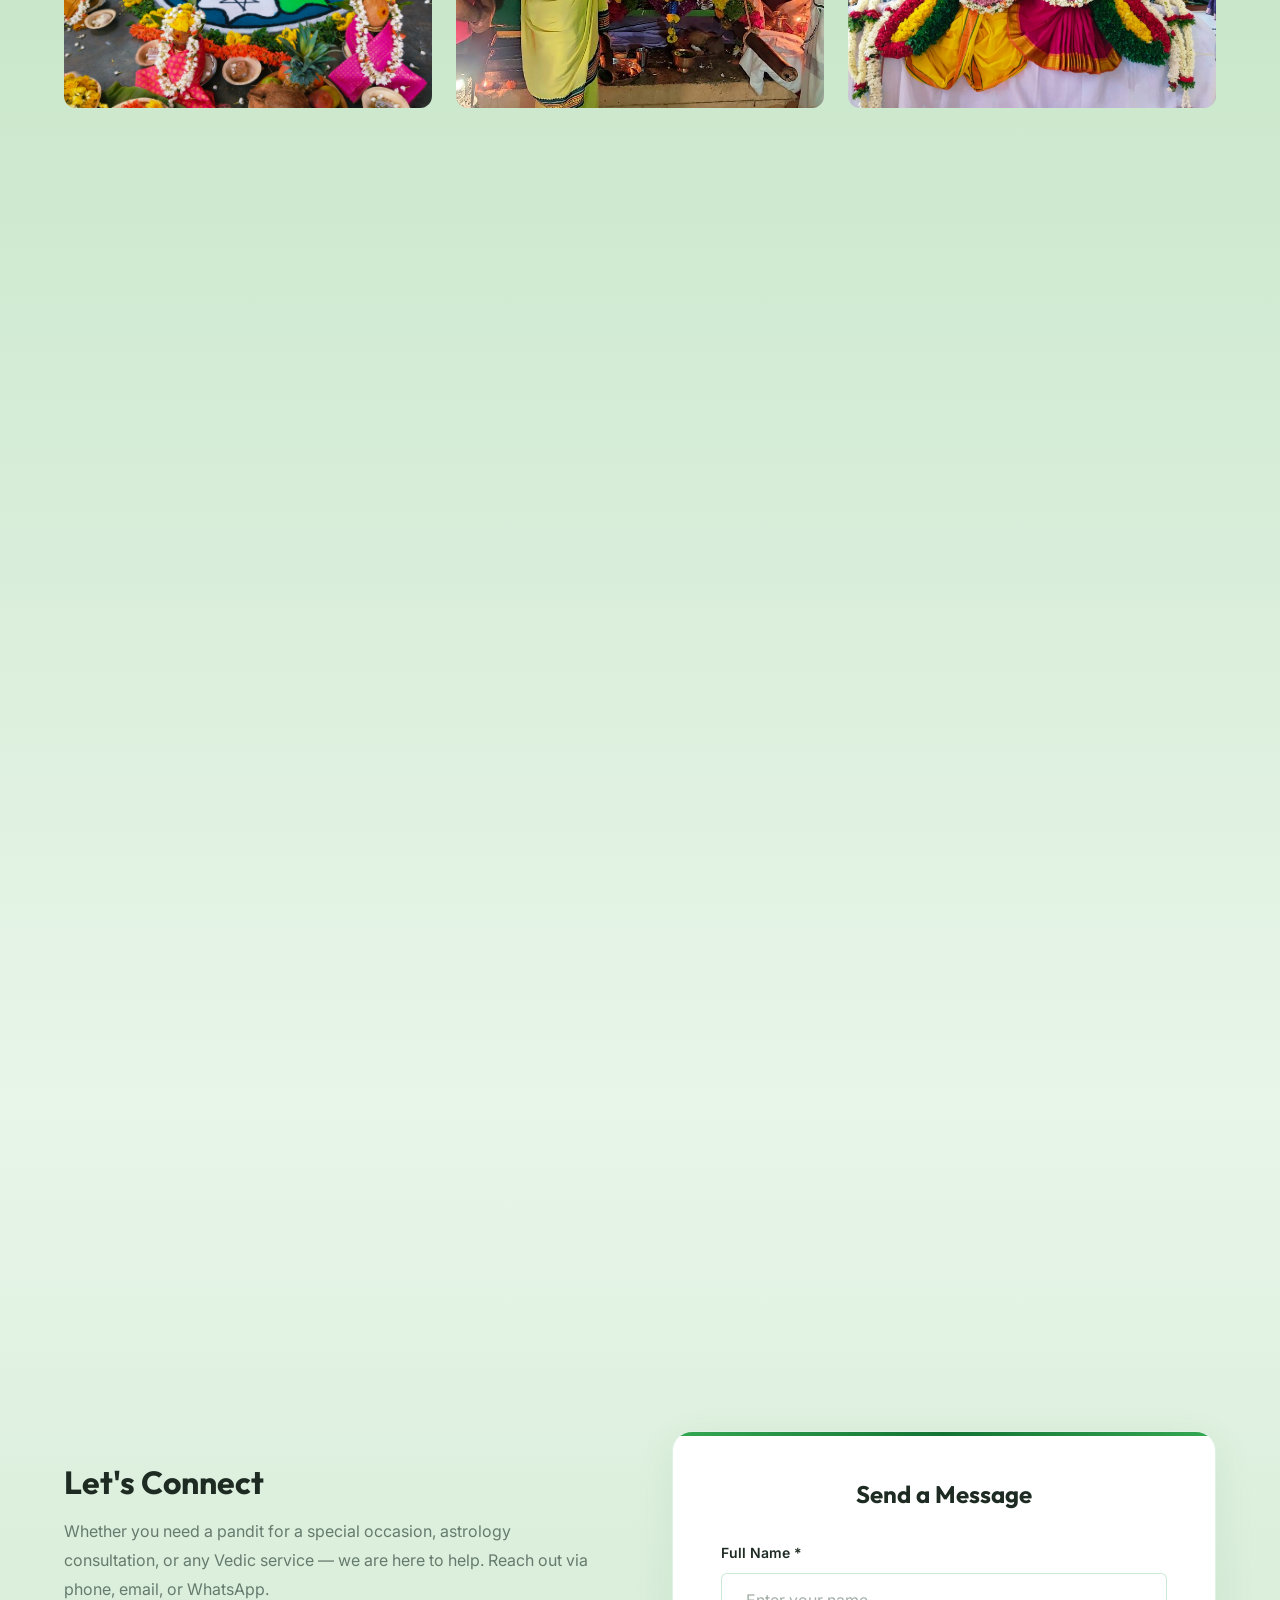
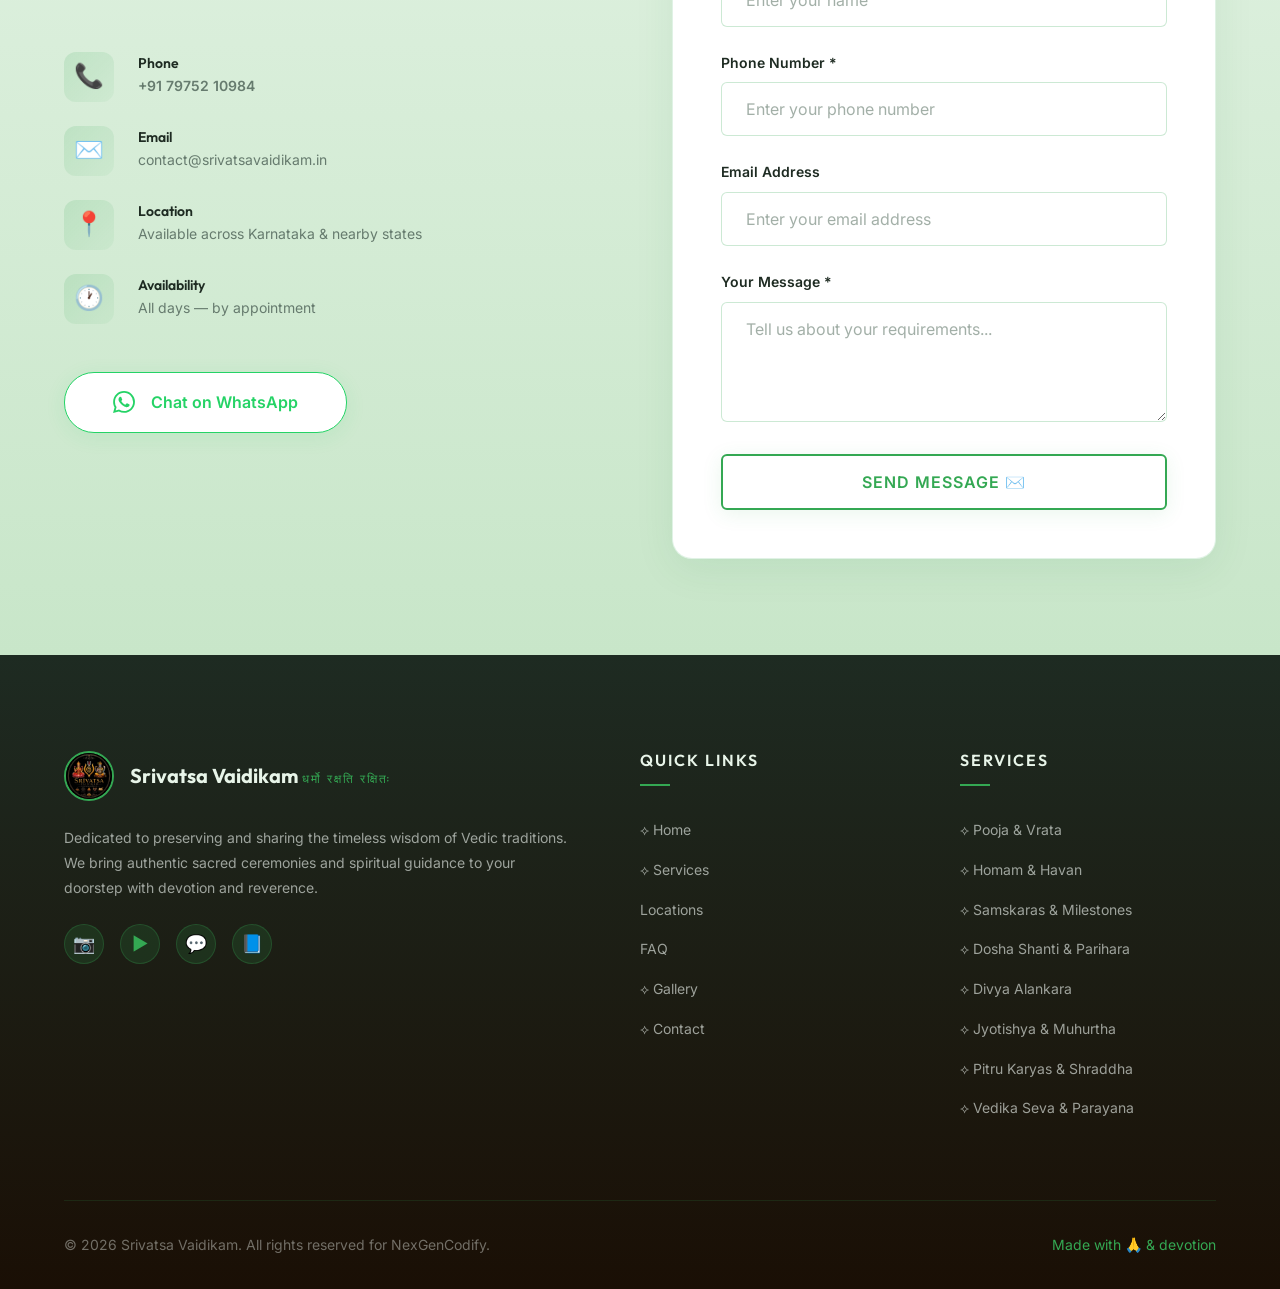
==== commit 5868dd20: "feat(seo): complete 37-service and 9-city bilingual Local SEO optimization with schema markup" ====
--- a/index.html
+++ b/index.html
@@ -4,14 +4,14 @@
 <head>
   <meta charset="UTF-8">
   <meta name="viewport" content="width=device-width, initial-scale=1.0">
-  <title>Pandit in Srirangapatna, Mysore &amp; Mandya | Best Vedic Purohit | Srivatsa Vaidikam</title>
+  <title>Pandit in Srirangapatna, Mysore, Mandya, Hassan & Bengaluru | Srivatsa Vaidikam</title>
 
   <!-- Primary SEO Meta Tags -->
-  <meta name="title" content="Pandit in Srirangapatna, Mysore &amp; Mandya | Best Vedic Purohit | Srivatsa Vaidikam">
+  <meta name="title" content="Pandit in Srirangapatna, Mysore, Mandya, Hassan & Bengaluru | Srivatsa Vaidikam">
   <meta name="description"
-    content="Top-rated Vedic Pandit in Srirangapatna, Mysore &amp; Mandya. Expert purohit for Paschima Vahini Pitru Karyas, Asthi Visarjana, Sarpa Shanti, Griha Pravesha, Homam, Vivaha &amp; Jyotishya by Pandit Keerthi Bharadwaj.">
+    content="Top Vedic Pandit in Srirangapatna, Mysuru, Mandya, Hassan, Chamarajanagar & Bengaluru. Expert for Kaveri Paschima Vahini Pitru Karyas, Sarpa Samskara, Narayana Bali, Gruhapravesha, Vivaha & Homas by Pandit Keerthi Bharadwaj.">
   <meta name="keywords"
-    content="pandit in srirangapatna, pandit in mysore, pandit in mandya, purohit in srirangapatna, purohit in mysore, srirangapatna pitru karya pandit, paschima vahini asthi visarjana, srirangapatna sarpa shanti, narayana bali srirangapatna, griha pravesha pandit in mysore, wedding purohit mysore, satyanarayana pooja mandya, vedic priest karnataka, pandit keerthi bharadwaj, ಶ್ರೀರಂಗಪಟ್ಟಣ ಪುರೋಹಿತರು, ಮೈಸೂರು ಪಂಡಿತರು, ಮಂಡ್ಯ ಪುರೋಹಿತರು, ಪಿತೃ ಕಾರ್ಯ ಶ್ರೀರಂಗಪಟ್ಟಣ, ಅಸ್ಥಿ ವಿಸರ್ಜನೆ ಪಶ್ಚಿಮ ವಾಹಿನಿ">
+    content="pandit in srirangapatna, pandit in mysore, pandit in mandya, pandit in hassan, pandit in bangalore, purohit in srirangapatna, purohit in mysore, srirangapatna pitru karya pandit, paschima vahini asthi visarjana, srirangapatna sarpa shanti, sarpa samskara srirangapatna, narayana bali srirangapatna, griha pravesha pandit in mysore, wedding purohit mysore, satyanarayana pooja mandya, kannada purohit bangalore, vedic priest karnataka, pandit keerthi bharadwaj, ಶ್ರೀರಂಗಪಟ್ಟಣ ಪುರೋಹಿತರು, ಮೈಸೂರು ಪಂಡಿತರು, ಮಂಡ್ಯ ಪುರೋಹಿತರು, ಹಾಸನ ಪುರೋಹಿತರು, ಬೆಂಗಳೂರು ಪುರೋಹಿತರು, ಪಿತೃ ಕಾರ್ಯ ಶ್ರೀರಂಗಪಟ್ಟಣ, ಅಸ್ಥಿ ವಿಸರ್ಜನೆ ಪಶ್ಚಿಮ ವಾಹಿನಿ, ಸರ್ಪ ಸಂಸ್ಕಾರ, ನಾರಾಯಣ ಬಲಿ, ಗೃಹಪ್ರವೇಶ ಪೂಜೆ, ವಿವಾಹ ಪ್ರಯೋಗ">
   <meta name="author" content="Pandit Keerthi Bharadwaj — Srivatsa Vaidikam">
   <meta name="robots" content="index, follow, max-snippet:-1, max-image-preview:large, max-video-preview:-1">
   <link rel="canonical" href="https://srivatsavaidikam.in/">
@@ -21,7 +21,7 @@
 
   <!-- Geo Meta Tags for Local Ranking (Srirangapatna, Mysore, Mandya, Karnataka) -->
   <meta name="geo.region" content="IN-KA">
-  <meta name="geo.placename" content="Srirangapatna, Mysore, Mandya, Karnataka, India">
+  <meta name="geo.placename" content="Srirangapatna, Mysore, Mandya, Hassan, Chamarajanagar, Channarayapatna, Channapatna, Malavalli, Bengaluru, Karnataka, India">
   <meta name="geo.position" content="12.4237;76.6953">
   <meta name="ICBM" content="12.4237, 76.6953">
 
@@ -55,257 +55,709 @@
 
   <!-- ===== STRUCTURED DATA (JSON-LD) FOR GOOGLE RANK 1 & LLM DISCOVERY ===== -->
   <script type="application/ld+json">
-  {
-    "@context": "https://schema.org",
-    "@graph": [
-      {
-        "@type": ["LocalBusiness", "ProfessionalService"],
-        "@id": "https://srivatsavaidikam.in/#business",
-        "name": "Srivatsa Vaidikam",
-        "alternateName": [
-          "ಶ್ರೀವತ್ಸ ವೈದಿಕಂ",
-          "Pandit in Srirangapatna",
-          "Pandit in Mysore",
-          "Pandit in Mandya",
-          "Purohit in Srirangapatna Paschima Vahini"
+{
+  "@context": "https://schema.org",
+  "@graph": [
+    {
+      "@type": [
+        "LocalBusiness",
+        "ProfessionalService"
+      ],
+      "@id": "https://srivatsavaidikam.in/#business",
+      "name": "Srivatsa Vaidikam",
+      "alternateName": [
+        "ಶ್ರೀವತ್ಸ ವೈದಿಕಂ",
+        "Pandit in Srirangapatna",
+        "Pandit in Mysore",
+        "Pandit in Mandya",
+        "Pandit in Hassan",
+        "Pandit in Bengaluru",
+        "Kannada Purohit in Bangalore",
+        "Purohit in Srirangapatna Paschima Vahini"
+      ],
+      "url": "https://srivatsavaidikam.in/",
+      "logo": "https://srivatsavaidikam.in/assets/logo.png",
+      "image": "https://srivatsavaidikam.in/assets/gallery/pandit-profile.jpeg",
+      "description": "Authentic Vedic purohit services by Pandit Keerthi Bharadwaj across Srirangapatna, Mysuru, Mandya, Hassan, Chamarajanagar, Channarayapatna, Channapatna, Malavalli, Bengaluru, and Karnataka. Specializing in Srirangapatna Paschima Vahini Kaveri riverbank rituals (Sarpa Samskara, Narayana Bali, Asthi Visarjana, Pinda Pradhana, Tila Homa), Gruhapravesha, Vivaha Prayoga, Homas, Vastu, and Jyotishya.",
+      "telephone": "+91-7975210984",
+      "email": "contact@srivatsavaidikam.in",
+      "priceRange": "₹₹",
+      "currenciesAccepted": "INR",
+      "paymentAccepted": "Cash, UPI, Net Banking",
+      "hasMap": "https://maps.google.com/?q=Srirangapatna+Paschima+Vahini",
+      "aggregateRating": {
+        "@type": "AggregateRating",
+        "ratingValue": "4.9",
+        "bestRating": "5",
+        "worstRating": "1",
+        "ratingCount": "194"
+      },
+      "address": {
+        "@type": "PostalAddress",
+        "streetAddress": "Near Paschima Vahini / Sri Ranganathaswamy Temple",
+        "addressLocality": "Srirangapatna",
+        "addressRegion": "Karnataka",
+        "postalCode": "571438",
+        "addressCountry": "IN"
+      },
+      "geo": {
+        "@type": "GeoCoordinates",
+        "latitude": 12.4237,
+        "longitude": 76.6953
+      },
+      "areaServed": [
+        {
+          "@type": "City",
+          "name": "Srirangapatna"
+        },
+        {
+          "@type": "City",
+          "name": "Mysore"
+        },
+        {
+          "@type": "City",
+          "name": "Mandya"
+        },
+        {
+          "@type": "City",
+          "name": "Hassan"
+        },
+        {
+          "@type": "City",
+          "name": "Chamarajanagar"
+        },
+        {
+          "@type": "City",
+          "name": "Channarayapatna"
+        },
+        {
+          "@type": "City",
+          "name": "Channapatna"
+        },
+        {
+          "@type": "City",
+          "name": "Malavalli"
+        },
+        {
+          "@type": "City",
+          "name": "Bengaluru"
+        },
+        {
+          "@type": "AdministrativeArea",
+          "name": "Karnataka"
+        }
+      ],
+      "openingHoursSpecification": [
+        {
+          "@type": "OpeningHoursSpecification",
+          "dayOfWeek": [
+            "Monday",
+            "Tuesday",
+            "Wednesday",
+            "Thursday",
+            "Friday",
+            "Saturday",
+            "Sunday"
+          ],
+          "opens": "06:00",
+          "closes": "21:30"
+        }
+      ],
+      "founder": {
+        "@type": "Person",
+        "@id": "https://srivatsavaidikam.in/#pandit",
+        "name": "Pandit Keerthi Bharadwaj",
+        "alternateName": "ಪಂಡಿತ ಕೀರ್ತಿ ಭಾರದ್ವಾಜ್",
+        "jobTitle": "Chief Vedic Scholar & Kannada Purohit",
+        "knowsLanguage": [
+          "Kannada",
+          "Hindi",
+          "English",
+          "Sanskrit"
         ],
-        "url": "https://srivatsavaidikam.in/",
-        "logo": "https://srivatsavaidikam.in/assets/logo.png",
-        "image": "https://srivatsavaidikam.in/assets/gallery/pandit-profile.jpeg",
-        "description": "Authentic Vedic purohit services by Pandit Keerthi Bharadwaj. Specializing in Srirangapatna Paschima Vahini Pitru Karyas, Asthi Visarjana, Narayana Bali, Sarpa Shanti, Griha Pravesha, Vivaha, Homams and Vedic ceremonies across Srirangapatna, Mysore, Mandya, and Karnataka.",
-        "telephone": "+91-7975210984",
-        "email": "contact@srivatsavaidikam.in",
-        "priceRange": "₹₹",
-        "currenciesAccepted": "INR",
-        "paymentAccepted": "Cash, UPI, Net Banking",
-        "hasMap": "https://maps.google.com/?q=Srirangapatna+Paschima+Vahini",
-        "aggregateRating": {
-          "@type": "AggregateRating",
-          "ratingValue": "4.9",
-          "bestRating": "5",
-          "worstRating": "1",
-          "ratingCount": "186"
-        },
-        "address": {
-          "@type": "PostalAddress",
-          "streetAddress": "Near Paschima Vahini / Sri Ranganathaswamy Temple",
-          "addressLocality": "Srirangapatna",
-          "addressRegion": "Karnataka",
-          "postalCode": "571438",
-          "addressCountry": "IN"
-        },
-        "geo": {
-          "@type": "GeoCoordinates",
-          "latitude": 12.4237,
-          "longitude": 76.6953
-        },
-        "areaServed": [
-          {
-            "@type": "City",
-            "name": "Srirangapatna"
-          },
-          {
-            "@type": "City",
-            "name": "Mysore"
-          },
-          {
-            "@type": "City",
-            "name": "Mandya"
-          },
-          {
-            "@type": "City",
-            "name": "Bengaluru"
-          },
-          {
-            "@type": "AdministrativeArea",
-            "name": "Karnataka"
-          }
-        ],
-        "openingHoursSpecification": [
-          {
-            "@type": "OpeningHoursSpecification",
-            "dayOfWeek": [
-              "Monday",
-              "Tuesday",
-              "Wednesday",
-              "Thursday",
-              "Friday",
-              "Saturday",
-              "Sunday"
-            ],
-            "opens": "06:00",
-            "closes": "21:00"
-          }
-        ],
-        "founder": {
-          "@type": "Person",
-          "@id": "https://srivatsavaidikam.in/#pandit",
-          "name": "Pandit Keerthi Bharadwaj",
-          "alternateName": "ಪಂಡಿತ ಕೀರ್ತಿ ಭಾರದ್ವಾಜ್",
-          "jobTitle": "Chief Vedic Scholar & Purohit",
-          "knowsLanguage": ["Kannada", "Hindi", "English"],
-          "image": "https://srivatsavaidikam.in/assets/gallery/pandit-profile.jpeg"
-        },
-        "hasOfferCatalog": {
-          "@type": "OfferCatalog",
-          "name": "Vedic Ceremonies & Rituals",
-          "itemListElement": [
-            {
-              "@type": "Offer",
-              "itemOffered": {
-                "@type": "Service",
-                "name": "Srirangapatna Paschima Vahini Pitru Tarpanam & Asthi Visarjana"
-              }
-            },
-            {
-              "@type": "Offer",
-              "itemOffered": {
-                "@type": "Service",
-                "name": "Narayana Bali & Tripindi Shraddha"
-              }
-            },
-            {
-              "@type": "Offer",
-              "itemOffered": {
-                "@type": "Service",
-                "name": "Griha Pravesha & Vastu Shanti Havan"
-              }
-            },
-            {
-              "@type": "Offer",
-              "itemOffered": {
-                "@type": "Service",
-                "name": "Sarpa Shanti, Ashlesha Bali & Naga Pratishtha"
-              }
-            },
-            {
-              "@type": "Offer",
-              "itemOffered": {
-                "@type": "Service",
-                "name": "Maha Ganapati, Sudarshana & Mrityunjaya Homam"
-              }
-            },
-            {
-              "@type": "Offer",
-              "itemOffered": {
-                "@type": "Service",
-                "name": "Vivaha Samskara & Vedic Marriage Rituals"
-              }
-            },
-            {
-              "@type": "Offer",
-              "itemOffered": {
-                "@type": "Service",
-                "name": "Satyanarayana Swamy Pooja & Vrata"
-              }
-            },
-            {
-              "@type": "Offer",
-              "itemOffered": {
-                "@type": "Service",
-                "name": "Vedic Horoscope, Kundali Matching & Muhurtha Selection"
-              }
-            }
-          ]
-        }
+        "image": "https://srivatsavaidikam.in/assets/gallery/pandit-profile.jpeg"
       },
-      {
-        "@type": "FAQPage",
-        "@id": "https://srivatsavaidikam.in/#faq",
-        "mainEntity": [
-          {
-            "@type": "Question",
-            "name": "How do I book Pandit Keerthi Bharadwaj for ceremonies in Srirangapatna, Mysore, or Mandya?",
-            "acceptedAnswer": {
-              "@type": "Answer",
-              "text": "You can book easily by clicking the 'Book Now' button on our website, calling us directly, or messaging on WhatsApp. We discuss the auspicious Muhurtha date, your family traditions, and provide the complete list of required samagri."
-            }
-          },
-          {
-            "@type": "Question",
-            "name": "Which Pitru Karyas are performed at Srirangapatna Paschima Vahini?",
-            "acceptedAnswer": {
-              "@type": "Answer",
-              "text": "Srirangapatna's Kaveri Paschima Vahini is one of the most sacred spots in South India for ancestral peace. We perform Asthi Visarjana, Pinda Pradhanam, Narayana Bali, Tripindi Shraddha, Tila Homa, Mahalaya Paksha Shraddha, and Amavasya Tarpanam according to authentic Shastras."
-            }
-          },
-          {
-            "@type": "Question",
-            "name": "Does the Pandit travel to our home in Mysore, Mandya, or Bangalore for Griha Pravesha and Homams?",
-            "acceptedAnswer": {
-              "@type": "Answer",
-              "text": "Yes. Pandit Keerthi Bharadwaj travels to homes, apartments, community halls, and marriage venues across Mysore, Mandya, Bangalore, and all districts of Karnataka for ceremonies."
-            }
-          },
-          {
-            "@type": "Question",
-            "name": "Do you arrange all the Pooja Samagri and Homa Kunda materials?",
-            "acceptedAnswer": {
-              "@type": "Answer",
-              "text": "Yes. We provide an itemized list of fresh items for the family to arrange (flowers, fruits, coconuts), and we arrange all sacred Samidhas, herbs, pure ghee, homa dravyas, and copper homa kundas upon request."
-            }
-          },
-          {
-            "@type": "Question",
-            "name": "Which Dosha Pariharas are performed in Srirangapatna and Mysore?",
-            "acceptedAnswer": {
-              "@type": "Answer",
-              "text": "We perform authentic Shastraic pariharas including Naga Pratishtha, Ashlesha Bali, Sarpa Samskara, Kala Sarpa Dosha Nivarana, Navagraha Shanti, and complete residential and commercial Vastu Shanti."
-            }
-          },
-          {
-            "@type": "Question",
-            "name": "Do you provide Vedic Jyotishya and Subha Muhurtha consultations?",
-            "acceptedAnswer": {
-              "@type": "Answer",
-              "text": "Yes. We offer authentic Vedic astrology consultations including Janma Kundali analysis, Vivaha horoscope matching, auspicious Muhurtha calculation for housewarmings and weddings, and planetary remedies."
-            }
-          }
-        ]
-      },
-      {
-        "@type": "BreadcrumbList",
+      "hasOfferCatalog": {
+        "@type": "OfferCatalog",
+        "name": "Complete 37 Vedic Ceremonies & Homas",
         "itemListElement": [
           {
-            "@type": "ListItem",
-            "position": 1,
-            "name": "Home",
-            "item": "https://srivatsavaidikam.in/#home"
-          },
-          {
-            "@type": "ListItem",
-            "position": 2,
-            "name": "Sacred Services",
-            "item": "https://srivatsavaidikam.in/#services"
-          },
-          {
-            "@type": "ListItem",
-            "position": 3,
-            "name": "Service Locations",
-            "item": "https://srivatsavaidikam.in/#locations"
-          },
-          {
-            "@type": "ListItem",
-            "position": 4,
-            "name": "FAQ",
-            "item": "https://srivatsavaidikam.in/#faq"
-          },
-          {
-            "@type": "ListItem",
-            "position": 5,
-            "name": "Gallery",
-            "item": "https://srivatsavaidikam.in/#gallery"
-          },
-          {
-            "@type": "ListItem",
-            "position": 6,
-            "name": "Contact",
-            "item": "https://srivatsavaidikam.in/#contact"
+            "@type": "Offer",
+            "itemOffered": {
+              "@type": "Service",
+              "name": "Devata Pratishthapane (Idol Consecration) / ದೇವತಾಪ್ರತಿಷ್ಠಾಪನೆ (ದೇವತಾ ಪ್ರಾಣ ಪ್ರತಿಷ್ಠೆ)",
+              "description": "Sacred Prana Pratishtha, Vigraha Pratishthapane, and temple/home mandir idol consecration with Shodashopachara and Veda Mantras.",
+              "serviceType": "Vedic Ritual / Hindu Puja",
+              "provider": {
+                "@type": "LocalBusiness",
+                "name": "Srivatsa Vaidikam"
+              },
+              "url": "https://srivatsavaidikam.in/#devata-pratishthapane"
+            }
+          },
+          {
+            "@type": "Offer",
+            "itemOffered": {
+              "@type": "Service",
+              "name": "Vivaha Prayoga (Vedic Wedding Rituals) / ವಿವಾಹ ಪ್ರಯೋಗ (ಶಾಸ್ತ್ರೋಕ್ತ ಕಲ್ಯಾಣ ಮಹೋತ್ಸವ)",
+              "description": "Authentic Kannada Vedic wedding ceremonies: Nandi, Kanyadaana, Mangalya Dharana, Saptapadi, and Laja Homa by experienced Purohits.",
+              "serviceType": "Vedic Ritual / Hindu Puja",
+              "provider": {
+                "@type": "LocalBusiness",
+                "name": "Srivatsa Vaidikam"
+              },
+              "url": "https://srivatsavaidikam.in/#vivaha-prayoga"
+            }
+          },
+          {
+            "@type": "Offer",
+            "itemOffered": {
+              "@type": "Service",
+              "name": "Namakarana (Baby Naming Ceremony) / ನಾಮಕರಣ (ಮಗುವಿನ ನಾಮಕರಣ ಶಾಸ್ತ್ರ)",
+              "description": "Sacred Vedic naming ceremony for newborns calculated by Janma Nakshatra, Pada, and Gotra with Ayushya blessings for the baby.",
+              "serviceType": "Vedic Ritual / Hindu Puja",
+              "provider": {
+                "@type": "LocalBusiness",
+                "name": "Srivatsa Vaidikam"
+              },
+              "url": "https://srivatsavaidikam.in/#namakarana"
+            }
+          },
+          {
+            "@type": "Offer",
+            "itemOffered": {
+              "@type": "Service",
+              "name": "Seemantonnayana (Seemantha / Baby Shower) / ಸೀಮಂತೋನ್ನಯನ (ಸೀಮಂತ / ಗರ್ಭ ಸಂಸ್ಕಾರ)",
+              "description": "Sacred prenatal Vedic Samskara ensuring the expectant mother's health, emotional peace, and the unborn child's divine well-being.",
+              "serviceType": "Vedic Ritual / Hindu Puja",
+              "provider": {
+                "@type": "LocalBusiness",
+                "name": "Srivatsa Vaidikam"
+              },
+              "url": "https://srivatsavaidikam.in/#seemantonnayana"
+            }
+          },
+          {
+            "@type": "Offer",
+            "itemOffered": {
+              "@type": "Service",
+              "name": "Bhoomi Puja (Groundbreaking & Site Puja) / ಭೂಮಿ ಪೂಜೆ (ಶಿಲಾನ್ಯಾಸ & ನಿವೇಶನ ಪೂಜೆ)",
+              "description": "Groundbreaking ceremony invoking Bhoomi Devi, Vastu Purusha, and Digpalakas before laying foundation to ensure obstacle-free construction.",
+              "serviceType": "Vedic Ritual / Hindu Puja",
+              "provider": {
+                "@type": "LocalBusiness",
+                "name": "Srivatsa Vaidikam"
+              },
+              "url": "https://srivatsavaidikam.in/#bhoomi-puja"
+            }
+          },
+          {
+            "@type": "Offer",
+            "itemOffered": {
+              "@type": "Service",
+              "name": "Gruhapravesha (Housewarming Ceremony) / ಗೃಹಪ್ರವೇಶ (ಶಾಸ್ತ್ರೋಕ್ತ ನೂತನ ಗೃಹಪ್ರವೇಶ)",
+              "description": "Complete housewarming rituals: Go-Pooja, Dwara Pooja, Ganapati Homa, Vastu Homa, Navagraha Homa, and Ksheera Utthana for your new home.",
+              "serviceType": "Vedic Ritual / Hindu Puja",
+              "provider": {
+                "@type": "LocalBusiness",
+                "name": "Srivatsa Vaidikam"
+              },
+              "url": "https://srivatsavaidikam.in/#gruhapravesha"
+            }
+          },
+          {
+            "@type": "Offer",
+            "itemOffered": {
+              "@type": "Service",
+              "name": "Aaya Nirnaya (Vastu Ayadi Calculation) / ಆಯಾ ನಿರ್ಣಯ (ವಾಸ್ತು ಆಯಾದಿ ಗಣನೆ)",
+              "description": "Traditional Vastu Shastra Ayadi mathematical calculations (Dhwaja, Simha, Vrishabha Aaya) for perimeter, doors, and room harmony.",
+              "serviceType": "Vedic Ritual / Hindu Puja",
+              "provider": {
+                "@type": "LocalBusiness",
+                "name": "Srivatsa Vaidikam"
+              },
+              "url": "https://srivatsavaidikam.in/#aaya-nirnaya"
+            }
+          },
+          {
+            "@type": "Offer",
+            "itemOffered": {
+              "@type": "Service",
+              "name": "Vastu Pratishthapana (Vastu Shanti Consecration) / ವಾಸ್ತು ಪ್ರತಿಷ್ಠಾಪನ (ವಾಸ್ತು ಶಾಂತಿ ಪ್ರತಿಷ್ಠೆ)",
+              "description": "Consecration of Vastu Yantra, directional pyramid energization, and Vastu Purusha Pratishthapana eliminating architectural and structural doshas.",
+              "serviceType": "Vedic Ritual / Hindu Puja",
+              "provider": {
+                "@type": "LocalBusiness",
+                "name": "Srivatsa Vaidikam"
+              },
+              "url": "https://srivatsavaidikam.in/#vastu-pratishthapana"
+            }
+          },
+          {
+            "@type": "Offer",
+            "itemOffered": {
+              "@type": "Service",
+              "name": "Jataka Vimarsha (Horoscope & Kundali Reading) / ಜಾತಕ ವಿಮರ್ಶೆ (ಕುಂಡಲಿ ವಿಶ್ಲೇಷಣೆ & ಭವಿಷ್ಯ)",
+              "description": "In-depth Vedic Janma Kundali analysis, planetary periods (Dasha-Bhukti), career guidance, health, marriage timelines, and effective remedies.",
+              "serviceType": "Vedic Ritual / Hindu Puja",
+              "provider": {
+                "@type": "LocalBusiness",
+                "name": "Srivatsa Vaidikam"
+              },
+              "url": "https://srivatsavaidikam.in/#jataka-vimarsha"
+            }
+          },
+          {
+            "@type": "Offer",
+            "itemOffered": {
+              "@type": "Service",
+              "name": "Vadhu-Varara Salavali Ganakootagalu (Kundali Matching) / ವಧು-ವರರ ಸಾಲಾವಳಿ ಗಣಕೂಟಗಳು (ವಿವಾಹ ಹೊಂದಾಣಿಕೆ)",
+              "description": "Authentic 8-fold Ashtakoota (36 Gunas) and Dashakoota compatibility analysis, Manglik / Kuja Dosha, and Rajju-Vedha examination for marriage.",
+              "serviceType": "Vedic Ritual / Hindu Puja",
+              "provider": {
+                "@type": "LocalBusiness",
+                "name": "Srivatsa Vaidikam"
+              },
+              "url": "https://srivatsavaidikam.in/#vadhu-vara-salavali"
+            }
+          },
+          {
+            "@type": "Offer",
+            "itemOffered": {
+              "@type": "Service",
+              "name": "Ganapathi Homa (Maha Ganapati Fire Ritual) / ಗಣಪತಿ ಹೋಮ (ಮಹಾಗಣಪತಿ ಹೋಮ)",
+              "description": "Consecrated fire ceremony invoking Lord Maha Ganapathi with Ashtadravya and Modakas to dissolve all obstacles and grant success in every endeavor.",
+              "serviceType": "Vedic Ritual / Hindu Puja",
+              "provider": {
+                "@type": "LocalBusiness",
+                "name": "Srivatsa Vaidikam"
+              },
+              "url": "https://srivatsavaidikam.in/#ganapathi-homa"
+            }
+          },
+          {
+            "@type": "Offer",
+            "itemOffered": {
+              "@type": "Service",
+              "name": "Navagraha Homa (9 Planetary Appeasement) / ನವಗ್ರಹ ಹೋಮ (ನವಗ್ರಹ ಶಾಂತಿ ಹವನ)",
+              "description": "Appeasing the 9 planetary deities with their specific sacred twigs (Samidhas), grains, and Vedic hymns to mitigate planetary malefic periods.",
+              "serviceType": "Vedic Ritual / Hindu Puja",
+              "provider": {
+                "@type": "LocalBusiness",
+                "name": "Srivatsa Vaidikam"
+              },
+              "url": "https://srivatsavaidikam.in/#navagraha-homa"
+            }
+          },
+          {
+            "@type": "Offer",
+            "itemOffered": {
+              "@type": "Service",
+              "name": "Mrutyunjaya Homa (Maha Mrityunjaya Fire Ritual) / ಮೃತ್ಯುಂಜಯ ಹೋಮ (ಮಹಾಮೃತ್ಯುಂಜಯ ಹೋಮ)",
+              "description": "Powerful fire sacrifice invoking Lord Shiva with the Maha Mrityunjaya mantra using Amrita herbs for healing chronic diseases and protection from untimely perils.",
+              "serviceType": "Vedic Ritual / Hindu Puja",
+              "provider": {
+                "@type": "LocalBusiness",
+                "name": "Srivatsa Vaidikam"
+              },
+              "url": "https://srivatsavaidikam.in/#mrutyunjaya-homa"
+            }
+          },
+          {
+            "@type": "Offer",
+            "itemOffered": {
+              "@type": "Service",
+              "name": "Lakshmi Narayana Homa (Abundance & Harmony) / ಲಕ್ಷ್ಮೀ ನಾರಾಯಣ ಹೋಮ (ಸಮೃದ್ಧಿ ಮತ್ತು ಕಲ್ಯಾಣ)",
+              "description": "Joint invocation of Goddess Mahalakshmi and Lord Maha Vishnu for perpetual abundance, financial growth, household peace, and commercial prosperity.",
+              "serviceType": "Vedic Ritual / Hindu Puja",
+              "provider": {
+                "@type": "LocalBusiness",
+                "name": "Srivatsa Vaidikam"
+              },
+              "url": "https://srivatsavaidikam.in/#lakshmi-narayana-homa"
+            }
+          },
+          {
+            "@type": "Offer",
+            "itemOffered": {
+              "@type": "Service",
+              "name": "Sudarshana Homa (Divine Protection & Evil Eye Shield) / ಸುದರ್ಶನ ಹೋಮ (ಸುದರ್ಶನ ಜ್ವಾಲಾ ಹವನ)",
+              "description": "Potent Vaishnava havan invoking Lord Sudarshana's fiery discus to eradicate evil eye (Drishti), unseen negative energies, fear, and enemy afflictions.",
+              "serviceType": "Vedic Ritual / Hindu Puja",
+              "provider": {
+                "@type": "LocalBusiness",
+                "name": "Srivatsa Vaidikam"
+              },
+              "url": "https://srivatsavaidikam.in/#sudarshana-homa"
+            }
+          },
+          {
+            "@type": "Offer",
+            "itemOffered": {
+              "@type": "Service",
+              "name": "Dhanvantari Homa (Divine Physician Health Ritual) / ಧನ್ವಂತರಿ ಹೋಮ (ಆರೋಗ್ಯ ಆಯುಷ್ಯ ಹವನ)",
+              "description": "Sacred fire oblation offering rare medicinal herbs to Lord Dhanvantari, the primordial physician of the Gods, restoring vitality and physical wellness.",
+              "serviceType": "Vedic Ritual / Hindu Puja",
+              "provider": {
+                "@type": "LocalBusiness",
+                "name": "Srivatsa Vaidikam"
+              },
+              "url": "https://srivatsavaidikam.in/#dhanvantari-homa"
+            }
+          },
+          {
+            "@type": "Offer",
+            "itemOffered": {
+              "@type": "Service",
+              "name": "Ayushya Homa (Longevity & Vital Energy) / ಆಯುಷ್ಯ ಹೋಮ (ದೀರ್ಘಾಯುಷ್ಯ ಮತ್ತು ತೇಜಸ್ಸು)",
+              "description": "Vedic ritual invoking Ayur Devata and the Chiranjeevis on birthdays, 60th/70th/80th milestones, and post-illness for sustained longevity and vigor.",
+              "serviceType": "Vedic Ritual / Hindu Puja",
+              "provider": {
+                "@type": "LocalBusiness",
+                "name": "Srivatsa Vaidikam"
+              },
+              "url": "https://srivatsavaidikam.in/#ayushya-homa"
+            }
+          },
+          {
+            "@type": "Offer",
+            "itemOffered": {
+              "@type": "Service",
+              "name": "Kooshmanda Homa (Papa Vimochana & Karma Cleansing) / ಕೂಷ್ಮಾಂಡ ಹೋಮ (ಪಾಪ ವಿಮೋಚನ & ಪ್ರಾಯಶ್ಚಿತ್ತ ಹೋಮ)",
+              "description": "Taittiriya Aranyaka Vedic expiatory havan purifying accumulated misdeeds, unintentional sins, inner guilt, and restoring pure spiritual consciousness.",
+              "serviceType": "Vedic Ritual / Hindu Puja",
+              "provider": {
+                "@type": "LocalBusiness",
+                "name": "Srivatsa Vaidikam"
+              },
+              "url": "https://srivatsavaidikam.in/#kooshmanda-homa"
+            }
+          },
+          {
+            "@type": "Offer",
+            "itemOffered": {
+              "@type": "Service",
+              "name": "Lakshmi Kubera Homa (Wealth & Financial Stability) / ಲಕ್ಷ್ಮೀ ಕುಬೇರ ಹೋಮ (ಧನಾಗಮನ & ಆರ್ಥಿಕ ಅಭಿವೃದ್ಧಿ)",
+              "description": "Combined worship of Goddess Mahalakshmi and Yaksharaja Kubera to clear debts, unlock blocked finances, and ensure steady business income.",
+              "serviceType": "Vedic Ritual / Hindu Puja",
+              "provider": {
+                "@type": "LocalBusiness",
+                "name": "Srivatsa Vaidikam"
+              },
+              "url": "https://srivatsavaidikam.in/#lakshmi-kubera-homa"
+            }
+          },
+          {
+            "@type": "Offer",
+            "itemOffered": {
+              "@type": "Service",
+              "name": "Vastu Homa (Residential & Commercial Purification) / ವಾಸ್ತು ಹೋಮ (ವಾಸ್ತು ಪುರುಷ ಶಾಂತಿ ಹೋಮ)",
+              "description": "Homa pacifying the 45 deities of Vastu Mandala and Vastu Purusha, neutralizing negative directional energies and welcoming positive vibrations.",
+              "serviceType": "Vedic Ritual / Hindu Puja",
+              "provider": {
+                "@type": "LocalBusiness",
+                "name": "Srivatsa Vaidikam"
+              },
+              "url": "https://srivatsavaidikam.in/#vastu-homa"
+            }
+          },
+          {
+            "@type": "Offer",
+            "itemOffered": {
+              "@type": "Service",
+              "name": "Tila Homa (Sacred Sesame Fire Oblations) / ತಿಲ ಹೋಮ (ಪಿತೃ ತೃಪ್ತಿ ತಿಲ ಹವನ)",
+              "description": "Sacred black sesame fire oblations performed at Srirangapatna Kaveri bank or home to satisfy departed souls and remove deep Pitru Dosha.",
+              "serviceType": "Vedic Ritual / Hindu Puja",
+              "provider": {
+                "@type": "LocalBusiness",
+                "name": "Srivatsa Vaidikam"
+              },
+              "url": "https://srivatsavaidikam.in/#tila-homa"
+            }
+          },
+          {
+            "@type": "Offer",
+            "itemOffered": {
+              "@type": "Service",
+              "name": "Durga Homa (Divine Courage & Protection) / ದುರ್ಗಾ ಹೋಮ (ದುರ್ಗಾ ಶಕ್ತಿ ಹವನ)",
+              "description": "Consecrated fire ritual to Goddess Durga invoking spiritual strength, fearless heart, removal of anxiety and depression, and victory over adversaries.",
+              "serviceType": "Vedic Ritual / Hindu Puja",
+              "provider": {
+                "@type": "LocalBusiness",
+                "name": "Srivatsa Vaidikam"
+              },
+              "url": "https://srivatsavaidikam.in/#durga-homa"
+            }
+          },
+          {
+            "@type": "Offer",
+            "itemOffered": {
+              "@type": "Service",
+              "name": "Chandika Homa (Maha Chandi Yajna) / ಚಂಡಿಕಾ ಹೋಮ (ಮಹಾ ಚಂಡಿ ಯಾಗ)",
+              "description": "The grandest Vedic fire sacrifice with full 700 verses of Durga Saptashati, Navakshari mantra, and Suvasini puja for total victory and majesty.",
+              "serviceType": "Vedic Ritual / Hindu Puja",
+              "provider": {
+                "@type": "LocalBusiness",
+                "name": "Srivatsa Vaidikam"
+              },
+              "url": "https://srivatsavaidikam.in/#chandika-homa"
+            }
+          },
+          {
+            "@type": "Offer",
+            "itemOffered": {
+              "@type": "Service",
+              "name": "Pratyangira Homa (Ultimate Occult & Enemy Shield) / ಪ್ರತ್ಯಂಗಿರಾ ಹೋಮ (ಶತ್ರು ನಾಶ & ದುಷ್ಟ ಶಕ್ತಿ ರಕ್ಷಣೆ)",
+              "description": "Fierce Ugra Devata havan offering dried red chillies to incinerate severe occult attacks, black magic, jealousy, drishti, and hostile forces.",
+              "serviceType": "Vedic Ritual / Hindu Puja",
+              "provider": {
+                "@type": "LocalBusiness",
+                "name": "Srivatsa Vaidikam"
+              },
+              "url": "https://srivatsavaidikam.in/#pratyangira-homa"
+            }
+          },
+          {
+            "@type": "Offer",
+            "itemOffered": {
+              "@type": "Service",
+              "name": "Sarpa Homa (Naga Devata Fire Ritual) / ಸರ್ಪ ಹೋಮ (ಅಷ್ಟಕುಲ ನಾಗರ ಹವನ)",
+              "description": "Appeasing the Ashta Kula Nagas (Ananta, Vasuki, Shesha, etc.) through consecrated fire to remedy serpent curses, skin issues, and fertility delays.",
+              "serviceType": "Vedic Ritual / Hindu Puja",
+              "provider": {
+                "@type": "LocalBusiness",
+                "name": "Srivatsa Vaidikam"
+              },
+              "url": "https://srivatsavaidikam.in/#sarpa-homa"
+            }
+          },
+          {
+            "@type": "Offer",
+            "itemOffered": {
+              "@type": "Service",
+              "name": "Satyanarayana Vrata & Katha / ಸತ್ಯನಾರಾಯಣ ವ್ರತ ಮತ್ತು ಕಥೆ",
+              "description": "Complete Sri Satyanarayana Swamy Pooja with Kalasha Sthapana, 5-chapter sacred Katha recitation, and Mahaprasada distribution for family peace.",
+              "serviceType": "Vedic Ritual / Hindu Puja",
+              "provider": {
+                "@type": "LocalBusiness",
+                "name": "Srivatsa Vaidikam"
+              },
+              "url": "https://srivatsavaidikam.in/#satyanarayana-vrata"
+            }
+          },
+          {
+            "@type": "Offer",
+            "itemOffered": {
+              "@type": "Service",
+              "name": "Varalakshmi Vrata (Shravana Soubhagya Puja) / ವರಮಹಾಲಕ್ಷ್ಮಿ ವ್ರತ / ವರಲಕ್ಷ್ಮಿ ಪೂಜೆ",
+              "description": "Celebrated on auspicious Shravana Friday worshiping Goddess Varalakshmi with Doragranthi tying, Kalasha adornment, and Suvasini Pooja.",
+              "serviceType": "Vedic Ritual / Hindu Puja",
+              "provider": {
+                "@type": "LocalBusiness",
+                "name": "Srivatsa Vaidikam"
+              },
+              "url": "https://srivatsavaidikam.in/#varalakshmi-vrata"
+            }
+          },
+          {
+            "@type": "Offer",
+            "itemOffered": {
+              "@type": "Service",
+              "name": "Kedareshwara Vrata (Deepavali Sacred Nompi) / ಕೇದಾರೇಶ್ವರ ವ್ರತ (ಕೇದಾರೇಶ್ವರ ನೋಂಪಿ)",
+              "description": "Auspicious Deepavali Amavasya vrata dedicated to Lord Shiva and Parvati with 21 strands of consecrated thread for the fulfillment of all desires.",
+              "serviceType": "Vedic Ritual / Hindu Puja",
+              "provider": {
+                "@type": "LocalBusiness",
+                "name": "Srivatsa Vaidikam"
+              },
+              "url": "https://srivatsavaidikam.in/#kedareshwara-vrata"
+            }
+          },
+          {
+            "@type": "Offer",
+            "itemOffered": {
+              "@type": "Service",
+              "name": "Sarpa Samskara (Srirangapatna Kaveri Bank) / ಸರ್ಪ ಸಂಸ್ಕಾರ (ಶ್ರೀರಂಗಪಟ್ಟಣ ಪಶ್ಚಿಮ ವಾಹಿನಿ)",
+              "description": "The most revered remedy for accidental or ancestral snake afflictions performed on the sacred Kaveri bank at Srirangapatna with formal serpent obsequies.",
+              "serviceType": "Vedic Ritual / Hindu Puja",
+              "provider": {
+                "@type": "LocalBusiness",
+                "name": "Srivatsa Vaidikam"
+              },
+              "url": "https://srivatsavaidikam.in/#sarpa-samskara"
+            }
+          },
+          {
+            "@type": "Offer",
+            "itemOffered": {
+              "@type": "Service",
+              "name": "Ashlesha Bali (Naga Mandala Pooja) / ಆಶ್ಲೇಷ ಬಲಿ (ನಾಗಮಂಡಲ ಆರಾಧನೆ)",
+              "description": "Intricate Naga Mandala rangoli ritual performed on Ashlesha Nakshatra with milk and red paste offerings to eliminate Kuja and Sarpa Doshas.",
+              "serviceType": "Vedic Ritual / Hindu Puja",
+              "provider": {
+                "@type": "LocalBusiness",
+                "name": "Srivatsa Vaidikam"
+              },
+              "url": "https://srivatsavaidikam.in/#ashlesha-bali"
+            }
+          },
+          {
+            "@type": "Offer",
+            "itemOffered": {
+              "@type": "Service",
+              "name": "Naga Pratishte (Stone Serpent Consecration) / ನಾಗ ಪ್ರತಿಷ್ಠೆ (ಶಿಲಾ ನಾಗ ಪ್ರತಿಷ್ಠಾಪನೆ)",
+              "description": "Consecration of stone serpent deity (Naga Shilanyasa) beneath sacred Ashwatha & Neem tree platforms with Prana Pratishtha and milk Abhishekam.",
+              "serviceType": "Vedic Ritual / Hindu Puja",
+              "provider": {
+                "@type": "LocalBusiness",
+                "name": "Srivatsa Vaidikam"
+              },
+              "url": "https://srivatsavaidikam.in/#naga-pratishte"
+            }
+          },
+          {
+            "@type": "Offer",
+            "itemOffered": {
+              "@type": "Service",
+              "name": "Kala Sarpa Dosha Shanti (Rahu-Ketu Pacification) / ಕಾಳಸರ್ಪ ದೋಷ ಶಾಂತಿ (ರಾಹು-ಕೇತು ಪರಿಹಾರ)",
+              "description": "Specialized Vedic ritual pacifying Rahu and Ketu when all planets are hemmed in between them, removing recurring setbacks, career delays, and hurdles.",
+              "serviceType": "Vedic Ritual / Hindu Puja",
+              "provider": {
+                "@type": "LocalBusiness",
+                "name": "Srivatsa Vaidikam"
+              },
+              "url": "https://srivatsavaidikam.in/#kala-sarpa-dosha-shanti"
+            }
+          },
+          {
+            "@type": "Offer",
+            "itemOffered": {
+              "@type": "Service",
+              "name": "Narayana Bali (Moksha for Unnatural Deaths) / ನಾರಾಯಣ ಬಲಿ (ಅಸ್ವಾಭಾವಿಕ ಮರಣ ಮುಕ್ತಿ ಪೂಜೆ)",
+              "description": "Powerful Vedic ritual at Srirangapatna Kaveri bank invoking Lord Vishnu to liberate souls who suffered unnatural, sudden, or untimely deaths.",
+              "serviceType": "Vedic Ritual / Hindu Puja",
+              "provider": {
+                "@type": "LocalBusiness",
+                "name": "Srivatsa Vaidikam"
+              },
+              "url": "https://srivatsavaidikam.in/#narayana-bali"
+            }
+          },
+          {
+            "@type": "Offer",
+            "itemOffered": {
+              "@type": "Service",
+              "name": "Pinda Pradhana & Asthi Visarjana (Srirangapatna) / ಪಿಂಡ ಪ್ರಧಾನ & ಅಸ್ಥಿ ವಿಸರ್ಜನೆ (ಪಶ್ಚಿಮ ವಾಹಿನಿ)",
+              "description": "Sacred mortal remains immersion and cooked rice-sesame ball oblations at Kaveri Paschima Vahini granting eternal peace to three generations of ancestors.",
+              "serviceType": "Vedic Ritual / Hindu Puja",
+              "provider": {
+                "@type": "LocalBusiness",
+                "name": "Srivatsa Vaidikam"
+              },
+              "url": "https://srivatsavaidikam.in/#pinda-pradhana"
+            }
+          },
+          {
+            "@type": "Offer",
+            "itemOffered": {
+              "@type": "Service",
+              "name": "Tripindi Shraddha (Generational Curse Relief) / ತ್ರಿಪಿಂಡಿ ಶ್ರಾದ್ಧ (ತಲೆಮಾರಿನ ಪಿತೃ ದೋಷ ನಿವಾರಣೆ)",
+              "description": "Three consecrated pindas offered to Satva, Rajas, and Tamas souls, resolving long-standing generational ancestral unrest and family stagnation.",
+              "serviceType": "Vedic Ritual / Hindu Puja",
+              "provider": {
+                "@type": "LocalBusiness",
+                "name": "Srivatsa Vaidikam"
+              },
+              "url": "https://srivatsavaidikam.in/#tripindi-shraddha"
+            }
+          },
+          {
+            "@type": "Offer",
+            "itemOffered": {
+              "@type": "Service",
+              "name": "Gomukha Prasava Shanti (Ganda Moola Birth Remedy) / ಗೋಮುಖ ಪ್ರಸವ ಶಾಂತಿ (ಗಂಡಾಂತರ ನಕ್ಷತ್ರ ಪರಿಹಾರ)",
+              "description": "Sacred ritual performed when a child is born in inauspicious asterisms (Jyeshtha, Moola, Ashlesha, Magha) through symbolic cow passage and Veda chants.",
+              "serviceType": "Vedic Ritual / Hindu Puja",
+              "provider": {
+                "@type": "LocalBusiness",
+                "name": "Srivatsa Vaidikam"
+              },
+              "url": "https://srivatsavaidikam.in/#gomukha-prasava-shanti"
+            }
+          },
+          {
+            "@type": "Offer",
+            "itemOffered": {
+              "@type": "Service",
+              "name": "Nakshatra Shanti (Janma Nakshatra Homa) / ನಕ್ಷತ್ರ ಶಾಂತಿ (ಜನ್ಮ ನಕ್ಷತ್ರ ದೇವತಾ ಹವನ)",
+              "description": "Planetary and presiding deity worship of the birth asterism to dispel malefic influences, strengthen personal aura, and enhance lifelong fortune.",
+              "serviceType": "Vedic Ritual / Hindu Puja",
+              "provider": {
+                "@type": "LocalBusiness",
+                "name": "Srivatsa Vaidikam"
+              },
+              "url": "https://srivatsavaidikam.in/#nakshatra-shanti"
+            }
           }
         ]
       }
-    ]
-  }
+    },
+    {
+      "@type": "FAQPage",
+      "@id": "https://srivatsavaidikam.in/#faq",
+      "mainEntity": [
+        {
+          "@type": "Question",
+          "name": "How do I book Pandit Keerthi Bharadwaj for ceremonies in Srirangapatna, Mysore, Mandya, Hassan, or Bengaluru?",
+          "acceptedAnswer": {
+            "@type": "Answer",
+            "text": "You can book easily by clicking the 'Book Now' button, calling +91 79752 10984 directly, or messaging on WhatsApp. We consult your family traditions, Janma Nakshatra, and auspicious Subha Muhurtha, providing a complete itemized samagri checklist."
+          }
+        },
+        {
+          "@type": "Question",
+          "name": "Which specialized Kaveri riverbank rituals are performed at Srirangapatna Paschima Vahini?",
+          "acceptedAnswer": {
+            "@type": "Answer",
+            "text": "Srirangapatna's Kaveri Paschima Vahini is one of South India's holiest kshetras. We perform Sarpa Samskara, Narayana Bali, Pinda Pradhana, Asthi Visarjana, Tripindi Shraddha, Tila Homa, Amavasya Tarpanam, and Mahalaya Pitru Paksha karyas with strict adherence to Shastras."
+          }
+        },
+        {
+          "@type": "Question",
+          "name": "Does the Pandit travel for home visits to Hassan, Chamarajanagar, Channapatna, Malavalli, and Bengaluru?",
+          "acceptedAnswer": {
+            "@type": "Answer",
+            "text": "Yes. Pandit Keerthi Bharadwaj travels to homes, apartments, temple halls, and kalyana mantapas across all 9 locations: Srirangapatna, Mysuru, Mandya, Hassan, Chamarajanagar, Channarayapatna, Channapatna, Malavalli, Bengaluru, and across Karnataka."
+          }
+        },
+        {
+          "@type": "Question",
+          "name": "What is included in the Vedic Vidhi and Pooja Samagri?",
+          "acceptedAnswer": {
+            "@type": "Answer",
+            "text": "We provide an itemized list of fresh household items (fruits, flowers, coconuts, milk, ghee), while we arrange specialized Vedic samagri: sacred Samidhas, homa dravyas, copper homa kunda, Navadhanya, purna ahuti vastra, and consecrated yantras."
+          }
+        },
+        {
+          "@type": "Question",
+          "name": "Which Dosha Pariharas and Shanti Homas are conducted?",
+          "acceptedAnswer": {
+            "@type": "Answer",
+            "text": "We conduct all major remedial rituals including Sarpa Samskara, Ashlesha Bali, Naga Pratishte, Kala Sarpa Dosha Shanti, Gomukha Prasava Shanti, Nakshatra Shanti, Navagraha Homa, and Vastu Pratishthapana."
+          }
+        },
+        {
+          "@type": "Question",
+          "name": "Do you offer Horoscope Reading (Jataka Vimarsha) and Marriage Kundali Matching?",
+          "acceptedAnswer": {
+            "@type": "Answer",
+            "text": "Yes. We offer authentic Vedic astrology consultations including Janma Kundali analysis, Ashtakoota (36 Gunas) and Dashakoota marriage matching, Aaya Nirnaya (Vastu calculations), and Subha Muhurtha determination."
+          }
+        }
+      ]
+    }
+  ]
+}
   </script>
 </head>
 
@@ -678,413 +1130,523 @@
 
           <!-- Pooja Cards Slider Track -->
           <div class="pooja-cards-grid" id="poojaCardsGrid">
-
-          <!-- Card 1: Satyanarayan Pooja -->
-          <div class="pooja-card" data-category="vrata">
+          <!-- Service Card: Devata Pratishthapane (Idol Consecration) -->
+          <div class="pooja-card" data-category="samskara" id="devata-pratishthapane">
+            <div class="pooja-card-top">
+              <div class="pooja-card-icon">🛕</div>
+              <span class="pooja-card-tag" data-i18n="tag_samskara">Samskara</span>
+            </div>
+            <h4 class="pooja-card-title" data-i18n="svc_devata_title">Devata Pratishthapane (Idol Consecration)</h4>
+            <p class="pooja-card-desc" data-i18n="svc_devata_desc">Sacred Prana Pratishtha, Vigraha Pratishthapane, and temple/home mandir idol consecration with Shodashopachara and Veda Mantras.</p>
+            <div class="pooja-card-meta">
+              <span class="pooja-card-benefit" data-i18n="benefit_devata">Divine Presence & Sanctity</span>
+              <button class="pooja-card-action" data-pooja="Devata Pratishthapane (Idol Consecration)" data-i18n="btn_book_short">Book Pooja</button>
+            </div>
+          </div>
+
+          <!-- Service Card: Vivaha Prayoga (Vedic Wedding Rituals) -->
+          <div class="pooja-card" data-category="samskara" id="vivaha-prayoga">
+            <div class="pooja-card-top">
+              <div class="pooja-card-icon">💍</div>
+              <span class="pooja-card-tag" data-i18n="tag_samskara">Samskara</span>
+            </div>
+            <h4 class="pooja-card-title" data-i18n="svc_vivaha_title">Vivaha Prayoga (Vedic Wedding Rituals)</h4>
+            <p class="pooja-card-desc" data-i18n="svc_vivaha_desc">Authentic Kannada Vedic wedding ceremonies: Nandi, Kanyadaana, Mangalya Dharana, Saptapadi, and Laja Homa by experienced Purohits.</p>
+            <div class="pooja-card-meta">
+              <span class="pooja-card-benefit" data-i18n="benefit_vivaha">Marital Bliss & Longevity</span>
+              <button class="pooja-card-action" data-pooja="Vivaha Prayoga (Vedic Wedding Rituals)" data-i18n="btn_book_short">Book Pooja</button>
+            </div>
+          </div>
+
+          <!-- Service Card: Namakarana (Baby Naming Ceremony) -->
+          <div class="pooja-card" data-category="samskara" id="namakarana">
+            <div class="pooja-card-top">
+              <div class="pooja-card-icon">👶</div>
+              <span class="pooja-card-tag" data-i18n="tag_samskara">Samskara</span>
+            </div>
+            <h4 class="pooja-card-title" data-i18n="svc_namakarana_title">Namakarana (Baby Naming Ceremony)</h4>
+            <p class="pooja-card-desc" data-i18n="svc_namakarana_desc">Sacred Vedic naming ceremony for newborns calculated by Janma Nakshatra, Pada, and Gotra with Ayushya blessings for the baby.</p>
+            <div class="pooja-card-meta">
+              <span class="pooja-card-benefit" data-i18n="benefit_namakarana">Auspicious Identity & Health</span>
+              <button class="pooja-card-action" data-pooja="Namakarana (Baby Naming Ceremony)" data-i18n="btn_book_short">Book Pooja</button>
+            </div>
+          </div>
+
+          <!-- Service Card: Seemantonnayana (Seemantha / Baby Shower) -->
+          <div class="pooja-card" data-category="samskara" id="seemantonnayana">
+            <div class="pooja-card-top">
+              <div class="pooja-card-icon">🤱</div>
+              <span class="pooja-card-tag" data-i18n="tag_samskara">Samskara</span>
+            </div>
+            <h4 class="pooja-card-title" data-i18n="svc_seemanta_title">Seemantonnayana (Seemantha / Baby Shower)</h4>
+            <p class="pooja-card-desc" data-i18n="svc_seemanta_desc">Sacred prenatal Vedic Samskara ensuring the expectant mother's health, emotional peace, and the unborn child's divine well-being.</p>
+            <div class="pooja-card-meta">
+              <span class="pooja-card-benefit" data-i18n="benefit_seemanta">Safe Delivery & Mother-Child Well-being</span>
+              <button class="pooja-card-action" data-pooja="Seemantonnayana (Seemantha / Baby Shower)" data-i18n="btn_book_short">Book Pooja</button>
+            </div>
+          </div>
+
+          <!-- Service Card: Bhoomi Puja (Groundbreaking & Site Puja) -->
+          <div class="pooja-card" data-category="samskara" id="bhoomi-puja">
+            <div class="pooja-card-top">
+              <div class="pooja-card-icon">⛏️</div>
+              <span class="pooja-card-tag" data-i18n="tag_samskara">Samskara</span>
+            </div>
+            <h4 class="pooja-card-title" data-i18n="svc_bhoomi_title">Bhoomi Puja (Groundbreaking & Site Puja)</h4>
+            <p class="pooja-card-desc" data-i18n="svc_bhoomi_desc">Groundbreaking ceremony invoking Bhoomi Devi, Vastu Purusha, and Digpalakas before laying foundation to ensure obstacle-free construction.</p>
+            <div class="pooja-card-meta">
+              <span class="pooja-card-benefit" data-i18n="benefit_bhoomi">Obstacle-Free Construction</span>
+              <button class="pooja-card-action" data-pooja="Bhoomi Puja (Groundbreaking & Site Puja)" data-i18n="btn_book_short">Book Pooja</button>
+            </div>
+          </div>
+
+          <!-- Service Card: Gruhapravesha (Housewarming Ceremony) -->
+          <div class="pooja-card" data-category="samskara" id="gruhapravesha">
+            <div class="pooja-card-top">
+              <div class="pooja-card-icon">🏡</div>
+              <span class="pooja-card-tag" data-i18n="tag_samskara">Samskara</span>
+            </div>
+            <h4 class="pooja-card-title" data-i18n="svc_gruhapravesha_title">Gruhapravesha (Housewarming Ceremony)</h4>
+            <p class="pooja-card-desc" data-i18n="svc_gruhapravesha_desc">Complete housewarming rituals: Go-Pooja, Dwara Pooja, Ganapati Homa, Vastu Homa, Navagraha Homa, and Ksheera Utthana for your new home.</p>
+            <div class="pooja-card-meta">
+              <span class="pooja-card-benefit" data-i18n="benefit_gruhapravesha">Auspicious New Beginning & Prosperity</span>
+              <button class="pooja-card-action" data-pooja="Gruhapravesha (Housewarming Ceremony)" data-i18n="btn_book_short">Book Pooja</button>
+            </div>
+          </div>
+
+          <!-- Service Card: Aaya Nirnaya (Vastu Ayadi Calculation) -->
+          <div class="pooja-card" data-category="samskara" id="aaya-nirnaya">
+            <div class="pooja-card-top">
+              <div class="pooja-card-icon">📐</div>
+              <span class="pooja-card-tag" data-i18n="tag_samskara">Samskara</span>
+            </div>
+            <h4 class="pooja-card-title" data-i18n="svc_aaya_title">Aaya Nirnaya (Vastu Ayadi Calculation)</h4>
+            <p class="pooja-card-desc" data-i18n="svc_aaya_desc">Traditional Vastu Shastra Ayadi mathematical calculations (Dhwaja, Simha, Vrishabha Aaya) for perimeter, doors, and room harmony.</p>
+            <div class="pooja-card-meta">
+              <span class="pooja-card-benefit" data-i18n="benefit_aaya">Flawless Vastu Dimensions</span>
+              <button class="pooja-card-action" data-pooja="Aaya Nirnaya (Vastu Ayadi Calculation)" data-i18n="btn_book_short">Book Pooja</button>
+            </div>
+          </div>
+
+          <!-- Service Card: Vastu Pratishthapana (Vastu Shanti Consecration) -->
+          <div class="pooja-card" data-category="samskara" id="vastu-pratishthapana">
+            <div class="pooja-card-top">
+              <div class="pooja-card-icon">🧭</div>
+              <span class="pooja-card-tag" data-i18n="tag_samskara">Samskara</span>
+            </div>
+            <h4 class="pooja-card-title" data-i18n="svc_vastu_pratishtha_title">Vastu Pratishthapana (Vastu Shanti Consecration)</h4>
+            <p class="pooja-card-desc" data-i18n="svc_vastu_pratishtha_desc">Consecration of Vastu Yantra, directional pyramid energization, and Vastu Purusha Pratishthapana eliminating architectural and structural doshas.</p>
+            <div class="pooja-card-meta">
+              <span class="pooja-card-benefit" data-i18n="benefit_vastu_pratishtha">Architectural Energy Balance</span>
+              <button class="pooja-card-action" data-pooja="Vastu Pratishthapana (Vastu Shanti Consecration)" data-i18n="btn_book_short">Book Pooja</button>
+            </div>
+          </div>
+
+          <!-- Service Card: Jataka Vimarsha (Horoscope & Kundali Reading) -->
+          <div class="pooja-card" data-category="samskara" id="jataka-vimarsha">
+            <div class="pooja-card-top">
+              <div class="pooja-card-icon">🔮</div>
+              <span class="pooja-card-tag" data-i18n="tag_samskara">Samskara</span>
+            </div>
+            <h4 class="pooja-card-title" data-i18n="svc_jataka_title">Jataka Vimarsha (Horoscope & Kundali Reading)</h4>
+            <p class="pooja-card-desc" data-i18n="svc_jataka_desc">In-depth Vedic Janma Kundali analysis, planetary periods (Dasha-Bhukti), career guidance, health, marriage timelines, and effective remedies.</p>
+            <div class="pooja-card-meta">
+              <span class="pooja-card-benefit" data-i18n="benefit_jataka">Clear Life Direction & Remedies</span>
+              <button class="pooja-card-action" data-pooja="Jataka Vimarsha (Horoscope & Kundali Reading)" data-i18n="btn_book_short">Book Pooja</button>
+            </div>
+          </div>
+
+          <!-- Service Card: Vadhu-Varara Salavali Ganakootagalu (Kundali Matching) -->
+          <div class="pooja-card" data-category="samskara" id="vadhu-vara-salavali">
+            <div class="pooja-card-top">
+              <div class="pooja-card-icon">👫</div>
+              <span class="pooja-card-tag" data-i18n="tag_samskara">Samskara</span>
+            </div>
+            <h4 class="pooja-card-title" data-i18n="svc_salavali_title">Vadhu-Varara Salavali Ganakootagalu (Kundali Matching)</h4>
+            <p class="pooja-card-desc" data-i18n="svc_salavali_desc">Authentic 8-fold Ashtakoota (36 Gunas) and Dashakoota compatibility analysis, Manglik / Kuja Dosha, and Rajju-Vedha examination for marriage.</p>
+            <div class="pooja-card-meta">
+              <span class="pooja-card-benefit" data-i18n="benefit_salavali">Harmonious Marital Compatibility</span>
+              <button class="pooja-card-action" data-pooja="Vadhu-Varara Salavali Ganakootagalu (Kundali Matching)" data-i18n="btn_book_short">Book Pooja</button>
+            </div>
+          </div>
+
+          <!-- Service Card: Ganapathi Homa (Maha Ganapati Fire Ritual) -->
+          <div class="pooja-card" data-category="homam" id="ganapathi-homa">
+            <div class="pooja-card-top">
+              <div class="pooja-card-icon">🐘</div>
+              <span class="pooja-card-tag" data-i18n="tag_homam">Sacred Fire</span>
+            </div>
+            <h4 class="pooja-card-title" data-i18n="svc_ganapathi_homa_title">Ganapathi Homa (Maha Ganapati Fire Ritual)</h4>
+            <p class="pooja-card-desc" data-i18n="svc_ganapathi_homa_desc">Consecrated fire ceremony invoking Lord Maha Ganapathi with Ashtadravya and Modakas to dissolve all obstacles and grant success in every endeavor.</p>
+            <div class="pooja-card-meta">
+              <span class="pooja-card-benefit" data-i18n="benefit_ganapathi_homa">Total Obstacle Removal & Success</span>
+              <button class="pooja-card-action" data-pooja="Ganapathi Homa (Maha Ganapati Fire Ritual)" data-i18n="btn_book_short">Book Pooja</button>
+            </div>
+          </div>
+
+          <!-- Service Card: Navagraha Homa (9 Planetary Appeasement) -->
+          <div class="pooja-card" data-category="homam" id="navagraha-homa">
+            <div class="pooja-card-top">
+              <div class="pooja-card-icon">🪐</div>
+              <span class="pooja-card-tag" data-i18n="tag_homam">Sacred Fire</span>
+            </div>
+            <h4 class="pooja-card-title" data-i18n="svc_navagraha_homa_title">Navagraha Homa (9 Planetary Appeasement)</h4>
+            <p class="pooja-card-desc" data-i18n="svc_navagraha_homa_desc">Appeasing the 9 planetary deities with their specific sacred twigs (Samidhas), grains, and Vedic hymns to mitigate planetary malefic periods.</p>
+            <div class="pooja-card-meta">
+              <span class="pooja-card-benefit" data-i18n="benefit_navagraha_homa">Planetary Peace & Good Fortune</span>
+              <button class="pooja-card-action" data-pooja="Navagraha Homa (9 Planetary Appeasement)" data-i18n="btn_book_short">Book Pooja</button>
+            </div>
+          </div>
+
+          <!-- Service Card: Mrutyunjaya Homa (Maha Mrityunjaya Fire Ritual) -->
+          <div class="pooja-card" data-category="homam" id="mrutyunjaya-homa">
+            <div class="pooja-card-top">
+              <div class="pooja-card-icon">🔱</div>
+              <span class="pooja-card-tag" data-i18n="tag_homam">Sacred Fire</span>
+            </div>
+            <h4 class="pooja-card-title" data-i18n="svc_mrutyunjaya_homa_title">Mrutyunjaya Homa (Maha Mrityunjaya Fire Ritual)</h4>
+            <p class="pooja-card-desc" data-i18n="svc_mrutyunjaya_homa_desc">Powerful fire sacrifice invoking Lord Shiva with the Maha Mrityunjaya mantra using Amrita herbs for healing chronic diseases and protection from untimely perils.</p>
+            <div class="pooja-card-meta">
+              <span class="pooja-card-benefit" data-i18n="benefit_mrutyunjaya_homa">Health, Healing & Protection</span>
+              <button class="pooja-card-action" data-pooja="Mrutyunjaya Homa (Maha Mrityunjaya Fire Ritual)" data-i18n="btn_book_short">Book Pooja</button>
+            </div>
+          </div>
+
+          <!-- Service Card: Lakshmi Narayana Homa (Abundance & Harmony) -->
+          <div class="pooja-card" data-category="homam" id="lakshmi-narayana-homa">
+            <div class="pooja-card-top">
+              <div class="pooja-card-icon">🪷</div>
+              <span class="pooja-card-tag" data-i18n="tag_homam">Sacred Fire</span>
+            </div>
+            <h4 class="pooja-card-title" data-i18n="svc_lakshmi_narayana_title">Lakshmi Narayana Homa (Abundance & Harmony)</h4>
+            <p class="pooja-card-desc" data-i18n="svc_lakshmi_narayana_desc">Joint invocation of Goddess Mahalakshmi and Lord Maha Vishnu for perpetual abundance, financial growth, household peace, and commercial prosperity.</p>
+            <div class="pooja-card-meta">
+              <span class="pooja-card-benefit" data-i18n="benefit_lakshmi_narayana">Perpetual Abundance & Prosperity</span>
+              <button class="pooja-card-action" data-pooja="Lakshmi Narayana Homa (Abundance & Harmony)" data-i18n="btn_book_short">Book Pooja</button>
+            </div>
+          </div>
+
+          <!-- Service Card: Sudarshana Homa (Divine Protection & Evil Eye Shield) -->
+          <div class="pooja-card" data-category="homam" id="sudarshana-homa">
+            <div class="pooja-card-top">
+              <div class="pooja-card-icon">☸️</div>
+              <span class="pooja-card-tag" data-i18n="tag_homam">Sacred Fire</span>
+            </div>
+            <h4 class="pooja-card-title" data-i18n="svc_sudarshana_homa_title">Sudarshana Homa (Divine Protection & Evil Eye Shield)</h4>
+            <p class="pooja-card-desc" data-i18n="svc_sudarshana_homa_desc">Potent Vaishnava havan invoking Lord Sudarshana's fiery discus to eradicate evil eye (Drishti), unseen negative energies, fear, and enemy afflictions.</p>
+            <div class="pooja-card-meta">
+              <span class="pooja-card-benefit" data-i18n="benefit_sudarshana_homa">Shield from Evil Eye & Negative Energies</span>
+              <button class="pooja-card-action" data-pooja="Sudarshana Homa (Divine Protection & Evil Eye Shield)" data-i18n="btn_book_short">Book Pooja</button>
+            </div>
+          </div>
+
+          <!-- Service Card: Dhanvantari Homa (Divine Physician Health Ritual) -->
+          <div class="pooja-card" data-category="homam" id="dhanvantari-homa">
+            <div class="pooja-card-top">
+              <div class="pooja-card-icon">🌿</div>
+              <span class="pooja-card-tag" data-i18n="tag_homam">Sacred Fire</span>
+            </div>
+            <h4 class="pooja-card-title" data-i18n="svc_dhanvantari_homa_title">Dhanvantari Homa (Divine Physician Health Ritual)</h4>
+            <p class="pooja-card-desc" data-i18n="svc_dhanvantari_homa_desc">Sacred fire oblation offering rare medicinal herbs to Lord Dhanvantari, the primordial physician of the Gods, restoring vitality and physical wellness.</p>
+            <div class="pooja-card-meta">
+              <span class="pooja-card-benefit" data-i18n="benefit_dhanvantari_homa">Recovery from Illness & Radiance</span>
+              <button class="pooja-card-action" data-pooja="Dhanvantari Homa (Divine Physician Health Ritual)" data-i18n="btn_book_short">Book Pooja</button>
+            </div>
+          </div>
+
+          <!-- Service Card: Ayushya Homa (Longevity & Vital Energy) -->
+          <div class="pooja-card" data-category="homam" id="ayushya-homa">
+            <div class="pooja-card-top">
+              <div class="pooja-card-icon">🔥</div>
+              <span class="pooja-card-tag" data-i18n="tag_homam">Sacred Fire</span>
+            </div>
+            <h4 class="pooja-card-title" data-i18n="svc_ayushya_homa_title">Ayushya Homa (Longevity & Vital Energy)</h4>
+            <p class="pooja-card-desc" data-i18n="svc_ayushya_homa_desc">Vedic ritual invoking Ayur Devata and the Chiranjeevis on birthdays, 60th/70th/80th milestones, and post-illness for sustained longevity and vigor.</p>
+            <div class="pooja-card-meta">
+              <span class="pooja-card-benefit" data-i18n="benefit_ayushya_homa">Longevity & Vital Energy</span>
+              <button class="pooja-card-action" data-pooja="Ayushya Homa (Longevity & Vital Energy)" data-i18n="btn_book_short">Book Pooja</button>
+            </div>
+          </div>
+
+          <!-- Service Card: Kooshmanda Homa (Papa Vimochana & Karma Cleansing) -->
+          <div class="pooja-card" data-category="homam" id="kooshmanda-homa">
+            <div class="pooja-card-top">
+              <div class="pooja-card-icon">🥥</div>
+              <span class="pooja-card-tag" data-i18n="tag_homam">Sacred Fire</span>
+            </div>
+            <h4 class="pooja-card-title" data-i18n="svc_kooshmanda_homa_title">Kooshmanda Homa (Papa Vimochana & Karma Cleansing)</h4>
+            <p class="pooja-card-desc" data-i18n="svc_kooshmanda_homa_desc">Taittiriya Aranyaka Vedic expiatory havan purifying accumulated misdeeds, unintentional sins, inner guilt, and restoring pure spiritual consciousness.</p>
+            <div class="pooja-card-meta">
+              <span class="pooja-card-benefit" data-i18n="benefit_kooshmanda_homa">Spiritual Cleansing & Inner Peace</span>
+              <button class="pooja-card-action" data-pooja="Kooshmanda Homa (Papa Vimochana & Karma Cleansing)" data-i18n="btn_book_short">Book Pooja</button>
+            </div>
+          </div>
+
+          <!-- Service Card: Lakshmi Kubera Homa (Wealth & Financial Stability) -->
+          <div class="pooja-card" data-category="homam" id="lakshmi-kubera-homa">
+            <div class="pooja-card-top">
+              <div class="pooja-card-icon">🪙</div>
+              <span class="pooja-card-tag" data-i18n="tag_homam">Sacred Fire</span>
+            </div>
+            <h4 class="pooja-card-title" data-i18n="svc_lakshmi_kubera_title">Lakshmi Kubera Homa (Wealth & Financial Stability)</h4>
+            <p class="pooja-card-desc" data-i18n="svc_lakshmi_kubera_desc">Combined worship of Goddess Mahalakshmi and Yaksharaja Kubera to clear debts, unlock blocked finances, and ensure steady business income.</p>
+            <div class="pooja-card-meta">
+              <span class="pooja-card-benefit" data-i18n="benefit_lakshmi_kubera">Financial Growth & Debt Clearance</span>
+              <button class="pooja-card-action" data-pooja="Lakshmi Kubera Homa (Wealth & Financial Stability)" data-i18n="btn_book_short">Book Pooja</button>
+            </div>
+          </div>
+
+          <!-- Service Card: Vastu Homa (Residential & Commercial Purification) -->
+          <div class="pooja-card" data-category="homam" id="vastu-homa">
+            <div class="pooja-card-top">
+              <div class="pooja-card-icon">🧱</div>
+              <span class="pooja-card-tag" data-i18n="tag_homam">Sacred Fire</span>
+            </div>
+            <h4 class="pooja-card-title" data-i18n="svc_vastu_homa_title">Vastu Homa (Residential & Commercial Purification)</h4>
+            <p class="pooja-card-desc" data-i18n="svc_vastu_homa_desc">Homa pacifying the 45 deities of Vastu Mandala and Vastu Purusha, neutralizing negative directional energies and welcoming positive vibrations.</p>
+            <div class="pooja-card-meta">
+              <span class="pooja-card-benefit" data-i18n="benefit_vastu_homa">Space Purification & Harmony</span>
+              <button class="pooja-card-action" data-pooja="Vastu Homa (Residential & Commercial Purification)" data-i18n="btn_book_short">Book Pooja</button>
+            </div>
+          </div>
+
+          <!-- Service Card: Tila Homa (Sacred Sesame Fire Oblations) -->
+          <div class="pooja-card" data-category="homam" id="tila-homa">
+            <div class="pooja-card-top">
+              <div class="pooja-card-icon">🌾</div>
+              <span class="pooja-card-tag" data-i18n="tag_homam">Sacred Fire</span>
+            </div>
+            <h4 class="pooja-card-title" data-i18n="svc_tila_homa_title">Tila Homa (Sacred Sesame Fire Oblations)</h4>
+            <p class="pooja-card-desc" data-i18n="svc_tila_homa_desc">Sacred black sesame fire oblations performed at Srirangapatna Kaveri bank or home to satisfy departed souls and remove deep Pitru Dosha.</p>
+            <div class="pooja-card-meta">
+              <span class="pooja-card-benefit" data-i18n="benefit_tila_homa">Ancestral Satisfaction & Relief</span>
+              <button class="pooja-card-action" data-pooja="Tila Homa (Sacred Sesame Fire Oblations)" data-i18n="btn_book_short">Book Pooja</button>
+            </div>
+          </div>
+
+          <!-- Service Card: Durga Homa (Divine Courage & Protection) -->
+          <div class="pooja-card" data-category="homam" id="durga-homa">
+            <div class="pooja-card-top">
+              <div class="pooja-card-icon">🦁</div>
+              <span class="pooja-card-tag" data-i18n="tag_homam">Sacred Fire</span>
+            </div>
+            <h4 class="pooja-card-title" data-i18n="svc_durga_homa_title">Durga Homa (Divine Courage & Protection)</h4>
+            <p class="pooja-card-desc" data-i18n="svc_durga_homa_desc">Consecrated fire ritual to Goddess Durga invoking spiritual strength, fearless heart, removal of anxiety and depression, and victory over adversaries.</p>
+            <div class="pooja-card-meta">
+              <span class="pooja-card-benefit" data-i18n="benefit_durga_homa">Courage & Divine Protection</span>
+              <button class="pooja-card-action" data-pooja="Durga Homa (Divine Courage & Protection)" data-i18n="btn_book_short">Book Pooja</button>
+            </div>
+          </div>
+
+          <!-- Service Card: Chandika Homa (Maha Chandi Yajna) -->
+          <div class="pooja-card" data-category="homam" id="chandika-homa">
+            <div class="pooja-card-top">
+              <div class="pooja-card-icon">⚡</div>
+              <span class="pooja-card-tag" data-i18n="tag_homam">Sacred Fire</span>
+            </div>
+            <h4 class="pooja-card-title" data-i18n="svc_chandika_homa_title">Chandika Homa (Maha Chandi Yajna)</h4>
+            <p class="pooja-card-desc" data-i18n="svc_chandika_homa_desc">The grandest Vedic fire sacrifice with full 700 verses of Durga Saptashati, Navakshari mantra, and Suvasini puja for total victory and majesty.</p>
+            <div class="pooja-card-meta">
+              <span class="pooja-card-benefit" data-i18n="benefit_chandika_homa">Supreme Triumph & Prosperity</span>
+              <button class="pooja-card-action" data-pooja="Chandika Homa (Maha Chandi Yajna)" data-i18n="btn_book_short">Book Pooja</button>
+            </div>
+          </div>
+
+          <!-- Service Card: Pratyangira Homa (Ultimate Occult & Enemy Shield) -->
+          <div class="pooja-card" data-category="homam" id="pratyangira-homa">
+            <div class="pooja-card-top">
+              <div class="pooja-card-icon">🔥</div>
+              <span class="pooja-card-tag" data-i18n="tag_homam">Sacred Fire</span>
+            </div>
+            <h4 class="pooja-card-title" data-i18n="svc_pratyangira_homa_title">Pratyangira Homa (Ultimate Occult & Enemy Shield)</h4>
+            <p class="pooja-card-desc" data-i18n="svc_pratyangira_homa_desc">Fierce Ugra Devata havan offering dried red chillies to incinerate severe occult attacks, black magic, jealousy, drishti, and hostile forces.</p>
+            <div class="pooja-card-meta">
+              <span class="pooja-card-benefit" data-i18n="benefit_pratyangira_homa">Complete Shield from Hostile Forces</span>
+              <button class="pooja-card-action" data-pooja="Pratyangira Homa (Ultimate Occult & Enemy Shield)" data-i18n="btn_book_short">Book Pooja</button>
+            </div>
+          </div>
+
+          <!-- Service Card: Sarpa Homa (Naga Devata Fire Ritual) -->
+          <div class="pooja-card" data-category="homam" id="sarpa-homa">
+            <div class="pooja-card-top">
+              <div class="pooja-card-icon">🐍</div>
+              <span class="pooja-card-tag" data-i18n="tag_homam">Sacred Fire</span>
+            </div>
+            <h4 class="pooja-card-title" data-i18n="svc_sarpa_homa_title">Sarpa Homa (Naga Devata Fire Ritual)</h4>
+            <p class="pooja-card-desc" data-i18n="svc_sarpa_homa_desc">Appeasing the Ashta Kula Nagas (Ananta, Vasuki, Shesha, etc.) through consecrated fire to remedy serpent curses, skin issues, and fertility delays.</p>
+            <div class="pooja-card-meta">
+              <span class="pooja-card-benefit" data-i18n="benefit_sarpa_homa">Progeny Blessing & Naga Shanti</span>
+              <button class="pooja-card-action" data-pooja="Sarpa Homa (Naga Devata Fire Ritual)" data-i18n="btn_book_short">Book Pooja</button>
+            </div>
+          </div>
+
+          <!-- Service Card: Satyanarayana Vrata & Katha -->
+          <div class="pooja-card" data-category="vrata" id="satyanarayana-vrata">
             <div class="pooja-card-top">
               <div class="pooja-card-icon">🪔</div>
               <span class="pooja-card-tag" data-i18n="tag_vrata">Festival / Vrata</span>
             </div>
-            <h4 class="pooja-card-title" data-i18n="pooja_satya_title">Satyanarayan Pooja &amp; Katha</h4>
-            <p class="pooja-card-desc" data-i18n="pooja_satya_desc">Performs sacred Satyanarayana Vratha with full Kalasha Sthapana, 5-chapter Katha recitation, and Prasad offering for family harmony, peace, and abundance.</p>
-            <div class="pooja-card-meta">
-              <span class="pooja-card-benefit" data-i18n="benefit_peace">Family Peace &amp; Prosperity</span>
-              <button class="pooja-card-action" data-pooja="Satyanarayan Pooja" data-i18n="btn_book_short">Book Pooja</button>
-            </div>
-          </div>
-
-          <!-- Card 2: Lakshmi & Kubera Pooja -->
-          <div class="pooja-card" data-category="vrata">
-            <div class="pooja-card-top">
-              <div class="pooja-card-icon">💰</div>
+            <h4 class="pooja-card-title" data-i18n="svc_satyanarayana_title">Satyanarayana Vrata & Katha</h4>
+            <p class="pooja-card-desc" data-i18n="svc_satyanarayana_desc">Complete Sri Satyanarayana Swamy Pooja with Kalasha Sthapana, 5-chapter sacred Katha recitation, and Mahaprasada distribution for family peace.</p>
+            <div class="pooja-card-meta">
+              <span class="pooja-card-benefit" data-i18n="benefit_satyanarayana">Family Peace & Abundance</span>
+              <button class="pooja-card-action" data-pooja="Satyanarayana Vrata & Katha" data-i18n="btn_book_short">Book Pooja</button>
+            </div>
+          </div>
+
+          <!-- Service Card: Varalakshmi Vrata (Shravana Soubhagya Puja) -->
+          <div class="pooja-card" data-category="vrata" id="varalakshmi-vrata">
+            <div class="pooja-card-top">
+              <div class="pooja-card-icon">🌸</div>
               <span class="pooja-card-tag" data-i18n="tag_vrata">Festival / Vrata</span>
             </div>
-            <h4 class="pooja-card-title" data-i18n="pooja_lakshmi_title">Sri Mahalakshmi &amp; Kubera Pooja</h4>
-            <p class="pooja-card-desc" data-i18n="pooja_lakshmi_desc">Special worship of Goddess Mahalakshmi and Lord Kubera for wealth, financial stability, business prosperity, and Diwali Lakshmi Pooja.</p>
-            <div class="pooja-card-meta">
-              <span class="pooja-card-benefit" data-i18n="benefit_wealth">Wealth &amp; Business Growth</span>
-              <button class="pooja-card-action" data-pooja="Sri Mahalakshmi Pooja" data-i18n="btn_book_short">Book Pooja</button>
-            </div>
-          </div>
-
-          <!-- Card 3: Shiva Rudrabhisheka -->
-          <div class="pooja-card" data-category="vrata">
-            <div class="pooja-card-top">
-              <div class="pooja-card-icon">🔱</div>
-              <span class="pooja-card-tag" data-i18n="tag_vrata">Deity Pooja</span>
-            </div>
-            <h4 class="pooja-card-title" data-i18n="pooja_rudra_title">Shiva Rudrabhisheka / Laghu Rudra</h4>
-            <p class="pooja-card-desc" data-i18n="pooja_rudra_desc">Sacred Abhishekam to Lord Shiva with Panchamrita while chanting Sri Rudram and Chamakam to remove negative energies, chronic ailments, and attain inner peace.</p>
-            <div class="pooja-card-meta">
-              <span class="pooja-card-benefit" data-i18n="benefit_health">Health &amp; Inner Peace</span>
-              <button class="pooja-card-action" data-pooja="Shiva Rudrabhisheka" data-i18n="btn_book_short">Book Pooja</button>
-            </div>
-          </div>
-
-          <!-- Card 4: Ganesha Chaturthi Pooja -->
-          <div class="pooja-card" data-category="vrata">
-            <div class="pooja-card-top">
-              <div class="pooja-card-icon">🐘</div>
-              <span class="pooja-card-tag" data-i18n="tag_vrata">Festival Pooja</span>
-            </div>
-            <h4 class="pooja-card-title" data-i18n="pooja_ganesha_title">Ganapati Pooja &amp; Sankashti Vrata</h4>
-            <p class="pooja-card-desc" data-i18n="pooja_ganesha_desc">Elaborate worship of Lord Vighnaharta Ganesha with 21 Modakas, Durva grass, and Atharvashirsha chanting to overcome obstacles before all new undertakings.</p>
-            <div class="pooja-card-meta">
-              <span class="pooja-card-benefit" data-i18n="benefit_success">Removal of Obstacles</span>
-              <button class="pooja-card-action" data-pooja="Ganapati Pooja" data-i18n="btn_book_short">Book Pooja</button>
-            </div>
-          </div>
-
-          <!-- Card 5: Durga & Navratri Pooja -->
-          <div class="pooja-card" data-category="vrata">
-            <div class="pooja-card-top">
-              <div class="pooja-card-icon">🌺</div>
-              <span class="pooja-card-tag" data-i18n="tag_vrata">Festival / Shakti</span>
-            </div>
-            <h4 class="pooja-card-title" data-i18n="pooja_durga_title">Durga Pooja &amp; Navratri Anushthana</h4>
-            <p class="pooja-card-desc" data-i18n="pooja_durga_desc">Devi Mahatmya / Durga Saptashati parayana, Navadurga pooja, and kumkumarchana for victory over enemies, mental strength, and spiritual upliftment.</p>
-            <div class="pooja-card-meta">
-              <span class="pooja-card-benefit" data-i18n="benefit_protection">Courage &amp; Divine Protection</span>
-              <button class="pooja-card-action" data-pooja="Durga Pooja" data-i18n="btn_book_short">Book Pooja</button>
-            </div>
-          </div>
-
-          <!-- Card 6: Saraswati Pooja & Vidyarambha -->
-          <div class="pooja-card" data-category="vrata">
-            <div class="pooja-card-top">
-              <div class="pooja-card-icon">🪕</div>
-              <span class="pooja-card-tag" data-i18n="tag_vrata">Education &amp; Arts</span>
-            </div>
-            <h4 class="pooja-card-title" data-i18n="pooja_saraswati_title">Saraswati Pooja &amp; Vidyarambham</h4>
-            <p class="pooja-card-desc" data-i18n="pooja_saraswati_desc">Worship of Goddess Saraswati for students, artists, and professionals, along with Aksharabhyasa ritual initiating young children into education.</p>
-            <div class="pooja-card-meta">
-              <span class="pooja-card-benefit" data-i18n="benefit_wisdom">Wisdom &amp; Academic Success</span>
-              <button class="pooja-card-action" data-pooja="Saraswati Pooja" data-i18n="btn_book_short">Book Pooja</button>
-            </div>
-          </div>
-
-          <!-- Card 7: Griha Pravesha -->
-          <div class="pooja-card" data-category="samskara">
-            <div class="pooja-card-top">
-              <div class="pooja-card-icon">🏡</div>
-              <span class="pooja-card-tag" data-i18n="tag_samskara">Samskara</span>
-            </div>
-            <h4 class="pooja-card-title" data-i18n="pooja_griha_title">Griha Pravesha &amp; Vastu Havan</h4>
-            <p class="pooja-card-desc" data-i18n="pooja_griha_desc">Complete housewarming ceremony including Go-Pooja, Dwara Pooja, Ganapati Homa, Vastu Shanti Havan, and Navagraha Homa to bless the new dwelling.</p>
-            <div class="pooja-card-meta">
-              <span class="pooja-card-benefit" data-i18n="benefit_home">Auspicious New Beginning</span>
-              <button class="pooja-card-action" data-pooja="Griha Pravesha" data-i18n="btn_book_short">Book Pooja</button>
-            </div>
-          </div>
-
-          <!-- Card 8: Vivaha Samskara -->
-          <div class="pooja-card" data-category="samskara">
-            <div class="pooja-card-top">
-              <div class="pooja-card-icon">💍</div>
-              <span class="pooja-card-tag" data-i18n="tag_samskara">Samskara</span>
-            </div>
-            <h4 class="pooja-card-title" data-i18n="pooja_vivaha_title">Vivaha Samskara (Vedic Wedding)</h4>
-            <p class="pooja-card-desc" data-i18n="pooja_vivaha_desc">Authentic Vedic marriage ceremonies including Kanyadaana, Mangalya Dharana, Saptapadi, and Laja Homa uniting the bride and groom under sacred mantras.</p>
-            <div class="pooja-card-meta">
-              <span class="pooja-card-benefit" data-i18n="benefit_marital">Marital Bliss &amp; Longevity</span>
-              <button class="pooja-card-action" data-pooja="Vivaha Samskara" data-i18n="btn_book_short">Book Pooja</button>
-            </div>
-          </div>
-
-          <!-- Card 9: Upanayanam -->
-          <div class="pooja-card" data-category="samskara">
-            <div class="pooja-card-top">
-              <div class="pooja-card-icon">🧵</div>
-              <span class="pooja-card-tag" data-i18n="tag_samskara">Samskara</span>
-            </div>
-            <h4 class="pooja-card-title" data-i18n="pooja_upanayana_title">Upanayanam (Sacred Thread / Munji)</h4>
-            <p class="pooja-card-desc" data-i18n="pooja_upanayana_desc">Sacred thread initiation rite with Gayatri Mantra Upadesha, Yajnopavita Dharanam, and Brahmopadesha guiding the boy into Vedic spiritual studenthood.</p>
-            <div class="pooja-card-meta">
-              <span class="pooja-card-benefit" data-i18n="benefit_spiritual">Spiritual Initiation &amp; Focus</span>
-              <button class="pooja-card-action" data-pooja="Upanayanam" data-i18n="btn_book_short">Book Pooja</button>
-            </div>
-          </div>
-
-          <!-- Card 10: Namakarana & Annaprashana -->
-          <div class="pooja-card" data-category="samskara">
-            <div class="pooja-card-top">
-              <div class="pooja-card-icon">👶</div>
-              <span class="pooja-card-tag" data-i18n="tag_samskara">Samskara</span>
-            </div>
-            <h4 class="pooja-card-title" data-i18n="pooja_nama_title">Namakarana &amp; Annaprashana</h4>
-            <p class="pooja-card-desc" data-i18n="pooja_nama_desc">Traditional newborn naming ceremony based on Janma Nakshatra and the sacred first solid food feeding rite praying for the child's vitality and health.</p>
-            <div class="pooja-card-meta">
-              <span class="pooja-card-benefit" data-i18n="benefit_child">Child Health &amp; Long Life</span>
-              <button class="pooja-card-action" data-pooja="Namakarana Ceremony" data-i18n="btn_book_short">Book Pooja</button>
-            </div>
-          </div>
-
-          <!-- Card 11: Shashtiabdha Poorthi -->
-          <div class="pooja-card" data-category="samskara">
-            <div class="pooja-card-top">
-              <div class="pooja-card-icon">🎊</div>
-              <span class="pooja-card-tag" data-i18n="tag_samskara">Milestone Shanti</span>
-            </div>
-            <h4 class="pooja-card-title" data-i18n="pooja_shashti_title">Shashtiabdha Poorthi (60th Birthday)</h4>
-            <p class="pooja-card-desc" data-i18n="pooja_shashti_desc">Celebration of completing 60 years (Ugraratha Shanti) or 70/80 years (Bhimaratha / Sahasra Chandra Darshana) with Ayushya Homa and renewal of marriage vows.</p>
-            <div class="pooja-card-meta">
-              <span class="pooja-card-benefit" data-i18n="benefit_longevity">Longevity &amp; Vitality</span>
-              <button class="pooja-card-action" data-pooja="Shashtiabdha Poorthi" data-i18n="btn_book_short">Book Pooja</button>
-            </div>
-          </div>
-
-          <!-- Card 12: Maha Ganapati Homam -->
-          <div class="pooja-card" data-category="homam">
-            <div class="pooja-card-top">
-              <div class="pooja-card-icon">🔥</div>
-              <span class="pooja-card-tag" data-i18n="tag_homam">Sacred Fire</span>
-            </div>
-            <h4 class="pooja-card-title" data-i18n="homam_ganapati_title">Maha Ganapati Homam</h4>
-            <p class="pooja-card-desc" data-i18n="homam_ganapati_desc">Consecrated fire ceremony invoking Lord Ganesha with Ashtadravya offerings to burn away all obstacles and ensure total victory in all pursuits.</p>
-            <div class="pooja-card-meta">
-              <span class="pooja-card-benefit" data-i18n="benefit_success">Victory &amp; Obstacle Removal</span>
-              <button class="pooja-card-action" data-pooja="Maha Ganapati Homam" data-i18n="btn_book_short">Book Pooja</button>
-            </div>
-          </div>
-
-          <!-- Card 13: Sudarshana & Narasimha Homam -->
-          <div class="pooja-card" data-category="homam">
-            <div class="pooja-card-top">
-              <div class="pooja-card-icon">☸️</div>
-              <span class="pooja-card-tag" data-i18n="tag_homam">Protection Homa</span>
-            </div>
-            <h4 class="pooja-card-title" data-i18n="homam_sudarshana_title">Sudarshana &amp; Narasimha Homam</h4>
-            <p class="pooja-card-desc" data-i18n="homam_sudarshana_desc">Powerful Vaishnava havan with Sudarshana Yantra mandala invoking the divine disc of Lord Vishnu to remove evil eye (Drishti), fear, and negative energies.</p>
-            <div class="pooja-card-meta">
-              <span class="pooja-card-benefit" data-i18n="benefit_drishti">Total Evil Eye &amp; Drishti Relief</span>
-              <button class="pooja-card-action" data-pooja="Sudarshana Homam" data-i18n="btn_book_short">Book Pooja</button>
-            </div>
-          </div>
-
-          <!-- Card 14: Maha Mrityunjaya Homam -->
-          <div class="pooja-card" data-category="homam">
-            <div class="pooja-card-top">
-              <div class="pooja-card-icon">🌿</div>
-              <span class="pooja-card-tag" data-i18n="tag_homam">Healing Homa</span>
-            </div>
-            <h4 class="pooja-card-title" data-i18n="homam_mrityunjaya_title">Maha Mrityunjaya Homam</h4>
-            <p class="pooja-card-desc" data-i18n="homam_mrityunjaya_desc">Vedic havan invoking Lord Shiva with the life-giving Maha Mrityunjaya mantra for quick recovery from severe illness, mental peace, and protection from untimely death.</p>
-            <div class="pooja-card-meta">
-              <span class="pooja-card-benefit" data-i18n="benefit_healing">Healing &amp; Longevity</span>
-              <button class="pooja-card-action" data-pooja="Maha Mrityunjaya Homam" data-i18n="btn_book_short">Book Pooja</button>
-            </div>
-          </div>
-
-          <!-- Card 15: Navagraha Homam -->
-          <div class="pooja-card" data-category="homam">
-            <div class="pooja-card-top">
-              <div class="pooja-card-icon">🪐</div>
-              <span class="pooja-card-tag" data-i18n="tag_homam">Planetary Homa</span>
-            </div>
-            <h4 class="pooja-card-title" data-i18n="homam_navagraha_title">Navagraha Homam &amp; Shanti</h4>
-            <p class="pooja-card-desc" data-i18n="homam_navagraha_desc">Appeasing the nine planetary deities with their respective Samidhas (sacred twigs), grains, and mantras to pacify unfavorable planetary periods (Dasha / Antardasha).</p>
-            <div class="pooja-card-meta">
-              <span class="pooja-card-benefit" data-i18n="benefit_planets">Planetary Harmony &amp; Luck</span>
-              <button class="pooja-card-action" data-pooja="Navagraha Homam" data-i18n="btn_book_short">Book Pooja</button>
-            </div>
-          </div>
-
-          <!-- Card 16: Chandi Homa / Durga Havan -->
-          <div class="pooja-card" data-category="homam">
-            <div class="pooja-card-top">
-              <div class="pooja-card-icon">⚡</div>
-              <span class="pooja-card-tag" data-i18n="tag_homam">Maha Yajna</span>
-            </div>
-            <h4 class="pooja-card-title" data-i18n="homam_chandi_title">Maha Chandi Homa</h4>
-            <p class="pooja-card-desc" data-i18n="homam_chandi_desc">The ultimate Vedic fire sacrifice invoking Goddess Chandika through 700 verses of Durga Saptashati for victory in legal matters, supreme protection, and prosperity.</p>
-            <div class="pooja-card-meta">
-              <span class="pooja-card-benefit" data-i18n="benefit_power">Supreme Power &amp; Victory</span>
-              <button class="pooja-card-action" data-pooja="Maha Chandi Homa" data-i18n="btn_book_short">Book Pooja</button>
-            </div>
-          </div>
-
-          <!-- Card 17: Sarpa Shanti / Naga Pratishtha -->
-          <div class="pooja-card" data-category="shanti">
+            <h4 class="pooja-card-title" data-i18n="svc_varalakshmi_title">Varalakshmi Vrata (Shravana Soubhagya Puja)</h4>
+            <p class="pooja-card-desc" data-i18n="svc_varalakshmi_desc">Celebrated on auspicious Shravana Friday worshiping Goddess Varalakshmi with Doragranthi tying, Kalasha adornment, and Suvasini Pooja.</p>
+            <div class="pooja-card-meta">
+              <span class="pooja-card-benefit" data-i18n="benefit_varalakshmi">Soubhagya & Marital Prosperity</span>
+              <button class="pooja-card-action" data-pooja="Varalakshmi Vrata (Shravana Soubhagya Puja)" data-i18n="btn_book_short">Book Pooja</button>
+            </div>
+          </div>
+
+          <!-- Service Card: Kedareshwara Vrata (Deepavali Sacred Nompi) -->
+          <div class="pooja-card" data-category="vrata" id="kedareshwara-vrata">
+            <div class="pooja-card-top">
+              <div class="pooja-card-icon">🕉️</div>
+              <span class="pooja-card-tag" data-i18n="tag_vrata">Festival / Vrata</span>
+            </div>
+            <h4 class="pooja-card-title" data-i18n="svc_kedareshwara_title">Kedareshwara Vrata (Deepavali Sacred Nompi)</h4>
+            <p class="pooja-card-desc" data-i18n="svc_kedareshwara_desc">Auspicious Deepavali Amavasya vrata dedicated to Lord Shiva and Parvati with 21 strands of consecrated thread for the fulfillment of all desires.</p>
+            <div class="pooja-card-meta">
+              <span class="pooja-card-benefit" data-i18n="benefit_kedareshwara">Desire Fulfillment & Divine Grace</span>
+              <button class="pooja-card-action" data-pooja="Kedareshwara Vrata (Deepavali Sacred Nompi)" data-i18n="btn_book_short">Book Pooja</button>
+            </div>
+          </div>
+
+          <!-- Service Card: Sarpa Samskara (Srirangapatna Kaveri Bank) -->
+          <div class="pooja-card" data-category="shanti" id="sarpa-samskara">
             <div class="pooja-card-top">
               <div class="pooja-card-icon">🐍</div>
               <span class="pooja-card-tag" data-i18n="tag_shanti">Dosha Nivarana</span>
             </div>
-            <h4 class="pooja-card-title" data-i18n="shanti_sarpa_title">Sarpa Shanti / Naga Pratishtha</h4>
-            <p class="pooja-card-desc" data-i18n="shanti_sarpa_desc">Intricate Naga Mandala rangoli pooja, Ashlesha Bali, and Sarpa Samskara ritual to remedy Sarpa Dosha, hurdles in childbirth (Santhana Bhagya), and skin ailments.</p>
-            <div class="pooja-card-meta">
-              <span class="pooja-card-benefit" data-i18n="benefit_lineage">Lineage Blessings &amp; Peace</span>
-              <button class="pooja-card-action" data-pooja="Sarpa Shanti Pooja" data-i18n="btn_book_short">Book Pooja</button>
-            </div>
-          </div>
-
-          <!-- Card 18: Vastu Shanti Pooja -->
-          <div class="pooja-card" data-category="shanti">
-            <div class="pooja-card-top">
-              <div class="pooja-card-icon">📐</div>
-              <span class="pooja-card-tag" data-i18n="tag_shanti">Vastu Shanti</span>
-            </div>
-            <h4 class="pooja-card-title" data-i18n="shanti_vastu_title">Vastu Shanti &amp; Dosha Nivarana</h4>
-            <p class="pooja-card-desc" data-i18n="shanti_vastu_desc">Worship of Vastu Purusha and Digpalakas with Vastu mandala setup to correct structural faults, directional flaws, and infuse home or workplace with positive vibes.</p>
-            <div class="pooja-card-meta">
-              <span class="pooja-card-benefit" data-i18n="benefit_space">Positive Energy &amp; Prosperity</span>
-              <button class="pooja-card-action" data-pooja="Vastu Shanti Pooja" data-i18n="btn_book_short">Book Pooja</button>
-            </div>
-          </div>
-
-          <!-- Card 19: Kalsarpa Dosha Nivarana -->
-          <div class="pooja-card" data-category="shanti">
-            <div class="pooja-card-top">
-              <div class="pooja-card-icon">🪐</div>
-              <span class="pooja-card-tag" data-i18n="tag_shanti">Planetary Remedy</span>
-            </div>
-            <h4 class="pooja-card-title" data-i18n="shanti_kalsarpa_title">Kala Sarpa Dosha Parihara</h4>
-            <p class="pooja-card-desc" data-i18n="shanti_kalsarpa_desc">Specialized Vedic ritual pacifying Rahu and Ketu to remove constant delays in marriage, setbacks in career, financial stagnation, and unexplainable hurdles.</p>
-            <div class="pooja-card-meta">
-              <span class="pooja-card-benefit" data-i18n="benefit_career">Career &amp; Life Breakthroughs</span>
-              <button class="pooja-card-action" data-pooja="Kala Sarpa Dosha Parihara" data-i18n="btn_book_short">Book Pooja</button>
-            </div>
-          </div>
-
-          <!-- Card 20: Pitru Tarpanam & Shraddha -->
-          <div class="pooja-card" data-category="pitru">
-            <div class="pooja-card-top">
-              <div class="pooja-card-icon">🌾</div>
+            <h4 class="pooja-card-title" data-i18n="svc_sarpa_samskara_title">Sarpa Samskara (Srirangapatna Kaveri Bank)</h4>
+            <p class="pooja-card-desc" data-i18n="svc_sarpa_samskara_desc">The most revered remedy for accidental or ancestral snake afflictions performed on the sacred Kaveri bank at Srirangapatna with formal serpent obsequies.</p>
+            <div class="pooja-card-meta">
+              <span class="pooja-card-benefit" data-i18n="benefit_sarpa_samskara">Complete Naga Dosha Expiation</span>
+              <button class="pooja-card-action" data-pooja="Sarpa Samskara (Srirangapatna Kaveri Bank)" data-i18n="btn_book_short">Book Pooja</button>
+            </div>
+          </div>
+
+          <!-- Service Card: Ashlesha Bali (Naga Mandala Pooja) -->
+          <div class="pooja-card" data-category="shanti" id="ashlesha-bali">
+            <div class="pooja-card-top">
+              <div class="pooja-card-icon">🎨</div>
+              <span class="pooja-card-tag" data-i18n="tag_shanti">Dosha Nivarana</span>
+            </div>
+            <h4 class="pooja-card-title" data-i18n="svc_ashlesha_bali_title">Ashlesha Bali (Naga Mandala Pooja)</h4>
+            <p class="pooja-card-desc" data-i18n="svc_ashlesha_bali_desc">Intricate Naga Mandala rangoli ritual performed on Ashlesha Nakshatra with milk and red paste offerings to eliminate Kuja and Sarpa Doshas.</p>
+            <div class="pooja-card-meta">
+              <span class="pooja-card-benefit" data-i18n="benefit_ashlesha_bali">Fertility & Marital Harmony</span>
+              <button class="pooja-card-action" data-pooja="Ashlesha Bali (Naga Mandala Pooja)" data-i18n="btn_book_short">Book Pooja</button>
+            </div>
+          </div>
+
+          <!-- Service Card: Naga Pratishte (Stone Serpent Consecration) -->
+          <div class="pooja-card" data-category="shanti" id="naga-pratishte">
+            <div class="pooja-card-top">
+              <div class="pooja-card-icon">🗿</div>
+              <span class="pooja-card-tag" data-i18n="tag_shanti">Dosha Nivarana</span>
+            </div>
+            <h4 class="pooja-card-title" data-i18n="svc_naga_pratishte_title">Naga Pratishte (Stone Serpent Consecration)</h4>
+            <p class="pooja-card-desc" data-i18n="svc_naga_pratishte_desc">Consecration of stone serpent deity (Naga Shilanyasa) beneath sacred Ashwatha & Neem tree platforms with Prana Pratishtha and milk Abhishekam.</p>
+            <div class="pooja-card-meta">
+              <span class="pooja-card-benefit" data-i18n="benefit_naga_pratishte">Lineage Blessings & Health</span>
+              <button class="pooja-card-action" data-pooja="Naga Pratishte (Stone Serpent Consecration)" data-i18n="btn_book_short">Book Pooja</button>
+            </div>
+          </div>
+
+          <!-- Service Card: Kala Sarpa Dosha Shanti (Rahu-Ketu Pacification) -->
+          <div class="pooja-card" data-category="shanti" id="kala-sarpa-dosha-shanti">
+            <div class="pooja-card-top">
+              <div class="pooja-card-icon">⏳</div>
+              <span class="pooja-card-tag" data-i18n="tag_shanti">Dosha Nivarana</span>
+            </div>
+            <h4 class="pooja-card-title" data-i18n="svc_kala_sarpa_title">Kala Sarpa Dosha Shanti (Rahu-Ketu Pacification)</h4>
+            <p class="pooja-card-desc" data-i18n="svc_kala_sarpa_desc">Specialized Vedic ritual pacifying Rahu and Ketu when all planets are hemmed in between them, removing recurring setbacks, career delays, and hurdles.</p>
+            <div class="pooja-card-meta">
+              <span class="pooja-card-benefit" data-i18n="benefit_kala_sarpa">Removes Career Delays & Setbacks</span>
+              <button class="pooja-card-action" data-pooja="Kala Sarpa Dosha Shanti (Rahu-Ketu Pacification)" data-i18n="btn_book_short">Book Pooja</button>
+            </div>
+          </div>
+
+          <!-- Service Card: Narayana Bali (Moksha for Unnatural Deaths) -->
+          <div class="pooja-card" data-category="pitru" id="narayana-bali">
+            <div class="pooja-card-top">
+              <div class="pooja-card-icon">🙏</div>
               <span class="pooja-card-tag" data-i18n="tag_pitru">Ancestral Rites</span>
             </div>
-            <h4 class="pooja-card-title" data-i18n="pitru_tarpan_title">Pitru Tarpanam &amp; Shraddha Karyas</h4>
-            <p class="pooja-card-desc" data-i18n="pitru_tarpan_desc">Performing annual Shraddha, Amavasya Tarpanam, Mahalaya Pitru Paksha karyas, and Tila Homa with sacred sesame seeds and water to receive ancestral blessings.</p>
-            <div class="pooja-card-meta">
-              <span class="pooja-card-benefit" data-i18n="benefit_ancestor">Peace for Departed Souls</span>
-              <button class="pooja-card-action" data-pooja="Pitru Tarpanam" data-i18n="btn_book_short">Book Pooja</button>
-            </div>
-          </div>
-
-          <!-- Card 21: Asthi Visarjana & Pinda Pradhanam (Srirangapatna) -->
-          <div class="pooja-card" data-category="pitru">
+            <h4 class="pooja-card-title" data-i18n="svc_narayana_bali_title">Narayana Bali (Moksha for Unnatural Deaths)</h4>
+            <p class="pooja-card-desc" data-i18n="svc_narayana_bali_desc">Powerful Vedic ritual at Srirangapatna Kaveri bank invoking Lord Vishnu to liberate souls who suffered unnatural, sudden, or untimely deaths.</p>
+            <div class="pooja-card-meta">
+              <span class="pooja-card-benefit" data-i18n="benefit_narayana_bali">Moksha for Trapped Ancestral Souls</span>
+              <button class="pooja-card-action" data-pooja="Narayana Bali (Moksha for Unnatural Deaths)" data-i18n="btn_book_short">Book Pooja</button>
+            </div>
+          </div>
+
+          <!-- Service Card: Pinda Pradhana & Asthi Visarjana (Srirangapatna) -->
+          <div class="pooja-card" data-category="pitru" id="pinda-pradhana">
             <div class="pooja-card-top">
               <div class="pooja-card-icon">🌊</div>
-              <span class="pooja-card-tag" data-i18n="tag_pitru">Srirangapatna Sangama</span>
-            </div>
-            <h4 class="pooja-card-title" data-i18n="pooja_asthi_title">Asthi Visarjana &amp; Pinda Pradhanam (Srirangapatna)</h4>
-            <p class="pooja-card-desc" data-i18n="pooja_asthi_desc">Sacred immersion of mortal remains at Kaveri Paschima Vahini Sangama in Srirangapatna followed by traditional Pinda Pradhanam and Tila Tarpanam for peace of the departed soul.</p>
-            <div class="pooja-card-meta">
-              <span class="pooja-card-benefit" data-i18n="benefit_moksha">Moksha &amp; Ancestral Peace</span>
-              <button class="pooja-card-action" data-pooja="Asthi Visarjana Srirangapatna" data-i18n="btn_book_short">Book Pooja</button>
-            </div>
-          </div>
-
-          <!-- Card 22: Narayana Bali & Moksha Pooja -->
-          <div class="pooja-card" data-category="pitru">
-            <div class="pooja-card-top">
-              <div class="pooja-card-icon">🪷</div>
-              <span class="pooja-card-tag" data-i18n="tag_pitru">Moksha Karma</span>
-            </div>
-            <h4 class="pooja-card-title" data-i18n="pooja_narayana_title">Narayana Bali &amp; Moksha Pooja</h4>
-            <p class="pooja-card-desc" data-i18n="pooja_narayana_desc">Special Vedic ritual performed at Srirangapatna to liberate ancestors from unnatural death, pitru shapas, and unresolved karmic bondage, invoking Lord Maha Vishnu.</p>
-            <div class="pooja-card-meta">
-              <span class="pooja-card-benefit" data-i18n="benefit_liberation">Freedom from Pitru Shapas</span>
-              <button class="pooja-card-action" data-pooja="Narayana Bali Srirangapatna" data-i18n="btn_book_short">Book Pooja</button>
-            </div>
-          </div>
-
-          <!-- Card 23: Tripindi Shraddha & Tila Homa -->
-          <div class="pooja-card" data-category="pitru">
-            <div class="pooja-card-top">
-              <div class="pooja-card-icon">🔥</div>
-              <span class="pooja-card-tag" data-i18n="tag_pitru">Dosha Nivarana</span>
-            </div>
-            <h4 class="pooja-card-title" data-i18n="pooja_tripindi_title">Tripindi Shraddha &amp; Tila Homa</h4>
-            <p class="pooja-card-desc" data-i18n="pooja_tripindi_desc">Powerful ancestral appeasement rite with three consecrated pindas (for satva, rajas, tamas souls) and sacred sesame fire oblations to eliminate chronic Pitru Dosha.</p>
-            <div class="pooja-card-meta">
-              <span class="pooja-card-benefit" data-i18n="benefit_dosha_relief">Complete Pitru Dosha Parihara</span>
-              <button class="pooja-card-action" data-pooja="Tripindi Shraddha" data-i18n="btn_book_short">Book Pooja</button>
-            </div>
-          </div>
-
-          <!-- Card 24: Ashlesha Bali & Sarpa Samskara -->
-          <div class="pooja-card" data-category="shanti">
-            <div class="pooja-card-top">
-              <div class="pooja-card-icon">🐍</div>
-              <span class="pooja-card-tag" data-i18n="tag_shanti">Kaveri Kshetra Shanti</span>
-            </div>
-            <h4 class="pooja-card-title" data-i18n="pooja_ashlesha_title">Ashlesha Bali &amp; Sarpa Samskara</h4>
-            <p class="pooja-card-desc" data-i18n="pooja_ashlesha_desc">Specialized serpent deity worship on Ashlesha Nakshatra at sacred riverbanks in Srirangapatna &amp; Mysore to resolve Sarpa Dosha, Kuja Dosha, and hurdles in childbirth.</p>
-            <div class="pooja-card-meta">
-              <span class="pooja-card-benefit" data-i18n="benefit_fertility">Childbirth &amp; Lineage Health</span>
-              <button class="pooja-card-action" data-pooja="Ashlesha Bali Pooja" data-i18n="btn_book_short">Book Pooja</button>
-            </div>
-          </div>
-
-          <!-- Card 25: Ayushya Homam -->
-          <div class="pooja-card" data-category="homam">
-            <div class="pooja-card-top">
-              <div class="pooja-card-icon">🌟</div>
-              <span class="pooja-card-tag" data-i18n="tag_homam">Longevity Fire</span>
-            </div>
-            <h4 class="pooja-card-title" data-i18n="homam_ayushya_title">Ayushya Homam (Longevity &amp; Vitality)</h4>
-            <p class="pooja-card-desc" data-i18n="homam_ayushya_desc">Consecrated havan invoking Ayur Devata, Markandeya, and Chiranjeevis for children on birthdays and elders for healthy, radiant, and prolonged life.</p>
-            <div class="pooja-card-meta">
-              <span class="pooja-card-benefit" data-i18n="benefit_vitality">Longevity &amp; Vitality</span>
-              <button class="pooja-card-action" data-pooja="Ayushya Homam" data-i18n="btn_book_short">Book Pooja</button>
-            </div>
-          </div>
-
-          <!-- Card 26: Sri Dhanvantari Homam -->
-          <div class="pooja-card" data-category="homam">
-            <div class="pooja-card-top">
-              <div class="pooja-card-icon">🌿</div>
-              <span class="pooja-card-tag" data-i18n="tag_homam">Divine Healing</span>
-            </div>
-            <h4 class="pooja-card-title" data-i18n="homam_dhanvantari_title">Sri Dhanvantari Homam (Health &amp; Healing)</h4>
-            <p class="pooja-card-desc" data-i18n="homam_dhanvantari_desc">Vedic fire sacrifice invoking Lord Dhanvantari, divine physician of the Gods, with sacred medicinal herbs to overcome chronic illnesses and physical ailments.</p>
-            <div class="pooja-card-meta">
-              <span class="pooja-card-benefit" data-i18n="benefit_cure">Relief from Illnesses</span>
-              <button class="pooja-card-action" data-pooja="Dhanvantari Homam" data-i18n="btn_book_short">Book Pooja</button>
-            </div>
-          </div>
-
-          <!-- Card 27: Swayamvara Parvathi Homam -->
-          <div class="pooja-card" data-category="homam">
-            <div class="pooja-card-top">
-              <div class="pooja-card-icon">💐</div>
-              <span class="pooja-card-tag" data-i18n="tag_homam">Vivaha Yoga</span>
-            </div>
-            <h4 class="pooja-card-title" data-i18n="homam_swayamvara_title">Swayamvara Parvathi Homam</h4>
-            <p class="pooja-card-desc" data-i18n="homam_swayamvara_desc">Sacred fire offering chanting the sacred Swayamvara Parvathi mantra to eliminate delays in finding a suitable life partner and blessing devotees with early marriage.</p>
-            <div class="pooja-card-meta">
-              <span class="pooja-card-benefit" data-i18n="benefit_marriage">Early &amp; Harmonious Marriage</span>
-              <button class="pooja-card-action" data-pooja="Swayamvara Parvathi Homam" data-i18n="btn_book_short">Book Pooja</button>
-            </div>
-          </div>
-
-          <!-- Card 28: Santana Gopala Homam & Pooja -->
-          <div class="pooja-card" data-category="homam">
-            <div class="pooja-card-top">
-              <div class="pooja-card-icon">👶</div>
-              <span class="pooja-card-tag" data-i18n="tag_homam">Progeny Blessing</span>
-            </div>
-            <h4 class="pooja-card-title" data-i18n="homam_santana_title">Santana Gopala Homam &amp; Pooja</h4>
-            <p class="pooja-card-desc" data-i18n="homam_santana_desc">Beloved ritual dedicated to child Krishna (Bala Gopala) with Purusha Sukta chants praying for healthy progeny, conception, and smooth pregnancy.</p>
-            <div class="pooja-card-meta">
-              <span class="pooja-card-benefit" data-i18n="benefit_progeny">Progeny Blessings &amp; Child Health</span>
-              <button class="pooja-card-action" data-pooja="Santana Gopala Homam" data-i18n="btn_book_short">Book Pooja</button>
-            </div>
-          </div>
-
-          <!-- Card 29: Sri Lakshmi Narasimha Homam -->
-          <div class="pooja-card" data-category="homam">
-            <div class="pooja-card-top">
-              <div class="pooja-card-icon">🦁</div>
-              <span class="pooja-card-tag" data-i18n="tag_homam">Protection &amp; Debt</span>
-            </div>
-            <h4 class="pooja-card-title" data-i18n="homam_narasimha_title">Sri Lakshmi Narasimha Homam</h4>
-            <p class="pooja-card-desc" data-i18n="homam_narasimha_desc">Dynamic fire sacrifice invoking Lord Lakshmi Narasimha for protection from legal enemies, debt clearance (Rina Vimochana), and fierce spiritual shield.</p>
-            <div class="pooja-card-meta">
-              <span class="pooja-card-benefit" data-i18n="benefit_debt">Debt Relief &amp; Legal Victory</span>
-              <button class="pooja-card-action" data-pooja="Lakshmi Narasimha Homam" data-i18n="btn_book_short">Book Pooja</button>
-            </div>
-          </div>
-
+              <span class="pooja-card-tag" data-i18n="tag_pitru">Ancestral Rites</span>
+            </div>
+            <h4 class="pooja-card-title" data-i18n="svc_pinda_pradhana_title">Pinda Pradhana & Asthi Visarjana (Srirangapatna)</h4>
+            <p class="pooja-card-desc" data-i18n="svc_pinda_pradhana_desc">Sacred mortal remains immersion and cooked rice-sesame ball oblations at Kaveri Paschima Vahini granting eternal peace to three generations of ancestors.</p>
+            <div class="pooja-card-meta">
+              <span class="pooja-card-benefit" data-i18n="benefit_pinda_pradhana">Ancestral Peace & Eternal Gratitude</span>
+              <button class="pooja-card-action" data-pooja="Pinda Pradhana & Asthi Visarjana (Srirangapatna)" data-i18n="btn_book_short">Book Pooja</button>
+            </div>
+          </div>
+
+          <!-- Service Card: Tripindi Shraddha (Generational Curse Relief) -->
+          <div class="pooja-card" data-category="pitru" id="tripindi-shraddha">
+            <div class="pooja-card-top">
+              <div class="pooja-card-icon">🕊️</div>
+              <span class="pooja-card-tag" data-i18n="tag_pitru">Ancestral Rites</span>
+            </div>
+            <h4 class="pooja-card-title" data-i18n="svc_tripindi_title">Tripindi Shraddha (Generational Curse Relief)</h4>
+            <p class="pooja-card-desc" data-i18n="svc_tripindi_desc">Three consecrated pindas offered to Satva, Rajas, and Tamas souls, resolving long-standing generational ancestral unrest and family stagnation.</p>
+            <div class="pooja-card-meta">
+              <span class="pooja-card-benefit" data-i18n="benefit_tripindi">Resolves Generational Pitru Dosha</span>
+              <button class="pooja-card-action" data-pooja="Tripindi Shraddha (Generational Curse Relief)" data-i18n="btn_book_short">Book Pooja</button>
+            </div>
+          </div>
+
+          <!-- Service Card: Gomukha Prasava Shanti (Ganda Moola Birth Remedy) -->
+          <div class="pooja-card" data-category="shanti" id="gomukha-prasava-shanti">
+            <div class="pooja-card-top">
+              <div class="pooja-card-icon">🐄</div>
+              <span class="pooja-card-tag" data-i18n="tag_shanti">Dosha Nivarana</span>
+            </div>
+            <h4 class="pooja-card-title" data-i18n="svc_gomukha_title">Gomukha Prasava Shanti (Ganda Moola Birth Remedy)</h4>
+            <p class="pooja-card-desc" data-i18n="svc_gomukha_desc">Sacred ritual performed when a child is born in inauspicious asterisms (Jyeshtha, Moola, Ashlesha, Magha) through symbolic cow passage and Veda chants.</p>
+            <div class="pooja-card-meta">
+              <span class="pooja-card-benefit" data-i18n="benefit_gomukha">Child Longevity & Family Prosperity</span>
+              <button class="pooja-card-action" data-pooja="Gomukha Prasava Shanti (Ganda Moola Birth Remedy)" data-i18n="btn_book_short">Book Pooja</button>
+            </div>
+          </div>
+
+          <!-- Service Card: Nakshatra Shanti (Janma Nakshatra Homa) -->
+          <div class="pooja-card" data-category="shanti" id="nakshatra-shanti">
+            <div class="pooja-card-top">
+              <div class="pooja-card-icon">✨</div>
+              <span class="pooja-card-tag" data-i18n="tag_shanti">Dosha Nivarana</span>
+            </div>
+            <h4 class="pooja-card-title" data-i18n="svc_nakshatra_title">Nakshatra Shanti (Janma Nakshatra Homa)</h4>
+            <p class="pooja-card-desc" data-i18n="svc_nakshatra_desc">Planetary and presiding deity worship of the birth asterism to dispel malefic influences, strengthen personal aura, and enhance lifelong fortune.</p>
+            <div class="pooja-card-meta">
+              <span class="pooja-card-benefit" data-i18n="benefit_nakshatra">Aura Strengthening & Good Fortune</span>
+              <button class="pooja-card-action" data-pooja="Nakshatra Shanti (Janma Nakshatra Homa)" data-i18n="btn_book_short">Book Pooja</button>
+            </div>
+          </div>
           </div>
 
           <button class="pooja-slide-btn pooja-slide-next" id="poojaSlideNext" aria-label="Next pooja ceremony">
@@ -1095,7 +1657,7 @@
         <!-- Pooja Slider Footer -->
         <div class="pooja-slider-footer">
           <div class="pooja-slide-counter">
-            <span class="slide-count-badge" id="slideCountBadge">Showing 29 Sacred Ceremonies</span>
+            <span class="slide-count-badge" id="slideCountBadge">Showing 37 Sacred Ceremonies</span>
           </div>
           <div class="pooja-slide-hints">
             <span class="slide-hint-text">⟵ Swipe or click arrows to explore all ceremonies ⟶</span>
@@ -1120,82 +1682,183 @@
       </div>
 
       <div class="locations-grid">
-        <!-- Location 1: Srirangapatna -->
-        <div class="location-card animate-slide-left">
+        <!-- Location 1: Srirangapatna (ಶ್ರೀರಂಗಪಟ್ಟಣ) -->
+        <div class="location-card animate-slide-left" id="loc-srirangapatna">
           <div class="location-card-header">
             <div class="location-icon">🌊</div>
             <div>
-              <h3 data-i18n="loc_sriranga_title">Srirangapatna (ಶ್ರೀರಂಗಪಟ್ಟಣ)</h3>
-              <span class="location-subtitle" data-i18n="loc_sriranga_sub">Paschima Vahini &amp; Kaveri Sangama</span>
-            </div>
-          </div>
-          <p data-i18n="loc_sriranga_desc">Renowned worldwide for sacred ancestral rituals. Pandit Keerthi Bharadwaj performs Paschima Vahini Pitru Tarpanam, Asthi Visarjana, Narayana Bali, and Sarpa Shanti on sacred Kaveri riverbanks.</p>
+              <h3 data-i18n="loc_srirangapatna_title">Srirangapatna (ಶ್ರೀರಂಗಪಟ್ಟಣ)</h3>
+              <span class="location-subtitle" data-i18n="loc_srirangapatna_sub">Kaveri Paschima Vahini & Sacred Sangama</span>
+            </div>
+          </div>
+          <p data-i18n="loc_srirangapatna_desc">World-renowned for Kaveri Paschima Vahini ancestral and dosha remedies. Expert purohit for Sarpa Samskara, Narayana Bali, Pinda Pradhana, Asthi Visarjana, Tila Homa, and Tripindi Shraddha on the sacred Kaveri banks.</p>
           <div class="location-tags">
             <span>#PaschimaVahini</span>
-            <span>#PitruKarya</span>
+            <span>#SarpaSamskara</span>
+            <span>#NarayanaBali</span>
+            <span>#PindaPradhana</span>
             <span>#AsthiVisarjana</span>
-            <span>#NarayanaBali</span>
-            <span>#SarpaShanti</span>
+            <span>#TilaHoma</span>
           </div>
           <a href="#book" class="location-cta" data-i18n="btn_book_short">Book Pooja</a>
         </div>
 
-        <!-- Location 2: Mysore / Mysuru -->
-        <div class="location-card animate-slide-left delay-1">
+        <!-- Location 2: Mysuru / Mysore (ಮೈಸೂರು) -->
+        <div class="location-card animate-slide-left delay-2" id="loc-mysuru">
           <div class="location-card-header">
             <div class="location-icon">🏛️</div>
             <div>
-              <h3 data-i18n="loc_mysore_title">Mysore / Mysuru (ಮೈಸೂರು)</h3>
-              <span class="location-subtitle" data-i18n="loc_mysore_sub">Chamundi Foothills &amp; Heritage City</span>
-            </div>
-          </div>
-          <p data-i18n="loc_mysore_desc">Complete home ceremonies across all Mysuru layouts (Gokulam, Vijayanagar, Kuvempunagar, JP Nagar, etc.) and Nanjangud Kapila Sangama for Griha Pravesha, Vivaha, Homams &amp; Deity Alankara.</p>
+              <h3 data-i18n="loc_mysuru_title">Mysuru / Mysore (ಮೈಸೂರು)</h3>
+              <span class="location-subtitle" data-i18n="loc_mysuru_sub">Chamundi Foothills & Heritage Cultural Capital</span>
+            </div>
+          </div>
+          <p data-i18n="loc_mysuru_desc">Complete home, mandapam, and temple rituals across Gokulam, Vijayanagar, Kuvempunagar, JP Nagar, Jayalakshmipuram, and Nanjangud Kapila Sangama for Gruhapravesha, Vivaha Prayoga, Maha Ganapathi, and Vastu Homa.</p>
           <div class="location-tags">
-            <span>#GrihaPravesha</span>
-            <span>#VivahaSamskara</span>
+            <span>#MysorePandit</span>
+            <span>#GruhapraveshaMysore</span>
+            <span>#VivahaPrayoga</span>
+            <span>#VastuShanti</span>
             <span>#ChamundiPooja</span>
-            <span>#SudarshanaHomam</span>
-            <span>#Alankara</span>
           </div>
           <a href="#book" class="location-cta" data-i18n="btn_book_short">Book Pooja</a>
         </div>
 
-        <!-- Location 3: Mandya -->
-        <div class="location-card animate-slide-left delay-2">
+        <!-- Location 3: Mandya (ಮಂಡ್ಯ) -->
+        <div class="location-card animate-slide-left delay-3" id="loc-mandya">
           <div class="location-card-header">
             <div class="location-icon">🌾</div>
             <div>
               <h3 data-i18n="loc_mandya_title">Mandya (ಮಂಡ್ಯ)</h3>
-              <span class="location-subtitle" data-i18n="loc_mandya_sub">Sugar City &amp; Traditional Towns</span>
-            </div>
-          </div>
-          <p data-i18n="loc_mandya_desc">Serving families across Mandya, Maddur, Pandavapura, Malavalli, and Nagamangala for festive Vratas, Satyanarayana Poojas, Upanayanam, and Vastu Shanti.</p>
+              <span class="location-subtitle" data-i18n="loc_mandya_sub">Sugar Capital & Traditional Family Kshetras</span>
+            </div>
+          </div>
+          <p data-i18n="loc_mandya_desc">Serving families across Mandya town, Maddur, Pandavapura, K.R. Pete, and Nagamangala for festive Vratas, Satyanarayana Vrata, Bhoomi Puja, Upanayanam, and Navagraha Homas.</p>
           <div class="location-tags">
+            <span>#MandyaPurohit</span>
+            <span>#SatyanarayanaMandya</span>
+            <span>#BhoomiPuja</span>
+            <span>#Upanayanam</span>
+            <span>#NavagrahaHoma</span>
+          </div>
+          <a href="#book" class="location-cta" data-i18n="btn_book_short">Book Pooja</a>
+        </div>
+
+        <!-- Location 4: Hassan (ಹಾಸನ) -->
+        <div class="location-card animate-slide-left delay-1" id="loc-hassan">
+          <div class="location-card-header">
+            <div class="location-icon">🛕</div>
+            <div>
+              <h3 data-i18n="loc_hassan_title">Hassan (ಹಾಸನ)</h3>
+              <span class="location-subtitle" data-i18n="loc_hassan_sub">Hoysala Heritage & Divine Hoysaleshwara Land</span>
+            </div>
+          </div>
+          <p data-i18n="loc_hassan_desc">Home-visit Vedic purohit across Hassan city, Belur, Halebidu, Alur, Arkalgud, and Sakleshpur for Gruhapravesha, Devata Pratishthapane, Vastu Pratishthapana, Sudarshana Homa, and Kundali analysis.</p>
+          <div class="location-tags">
+            <span>#HassanPandit</span>
+            <span>#DevataPratishthapane</span>
+            <span>#GruhapraveshaHassan</span>
+            <span>#VastuPratishthapana</span>
+            <span>#JatakaVimarsha</span>
+          </div>
+          <a href="#book" class="location-cta" data-i18n="btn_book_short">Book Pooja</a>
+        </div>
+
+        <!-- Location 5: Chamarajanagar (ಚಾಮರಾಜನಗರ) -->
+        <div class="location-card animate-slide-left delay-2" id="loc-chamarajanagar">
+          <div class="location-card-header">
+            <div class="location-icon">🌄</div>
+            <div>
+              <h3 data-i18n="loc_chamarajanagar_title">Chamarajanagar (ಚಾಮರಾಜನಗರ)</h3>
+              <span class="location-subtitle" data-i18n="loc_chamarajanagar_sub">Southern Gateway & Sacred Chamarajeshwara Kshetra</span>
+            </div>
+          </div>
+          <p data-i18n="loc_chamarajanagar_desc">Authentic Vedic ceremonies across Chamarajanagar town, Gundlupet, Kollegal, Yelandur, and Male Mahadeshwara belt for Ayushya Homa, Dhanvantari Homa, Navagraha Shanti, and traditional family rituals.</p>
+          <div class="location-tags">
+            <span>#ChamarajanagarPurohit</span>
+            <span>#AyushyaHoma</span>
+            <span>#DhanvantariHoma</span>
+            <span>#KollegalPujas</span>
+            <span>#Gundlupet</span>
+          </div>
+          <a href="#book" class="location-cta" data-i18n="btn_book_short">Book Pooja</a>
+        </div>
+
+        <!-- Location 6: Channarayapatna (ಚನ್ನರಾಯಪಟ್ಟಣ) -->
+        <div class="location-card animate-slide-left delay-3" id="loc-channarayapatna">
+          <div class="location-card-header">
+            <div class="location-icon">🌸</div>
+            <div>
+              <h3 data-i18n="loc_channarayapatna_title">Channarayapatna (ಚನ್ನರಾಯಪಟ್ಟಣ)</h3>
+              <span class="location-subtitle" data-i18n="loc_channarayapatna_sub">Hassan Highway Corridor & Shravanabelagola Vicinity</span>
+            </div>
+          </div>
+          <p data-i18n="loc_channarayapatna_desc">Serving families in Channarayapatna town, Bagur, Nuggehalli, and NH-75 highway corridor for Seemantonnayana, Namakarana, Gruhapravesha, Sudarshana Homa, and Satyanarayana Vrata.</p>
+          <div class="location-tags">
+            <span>#ChannarayapatnaPandit</span>
+            <span>#Seemantonnayana</span>
+            <span>#Namakarana</span>
+            <span>#SudarshanaHoma</span>
+            <span>#Gruhapravesha</span>
+          </div>
+          <a href="#book" class="location-cta" data-i18n="btn_book_short">Book Pooja</a>
+        </div>
+
+        <!-- Location 7: Channapatna (ಚನ್ನಪಟ್ಟಣ) -->
+        <div class="location-card animate-slide-left delay-1" id="loc-channapatna">
+          <div class="location-card-header">
+            <div class="location-icon">🎨</div>
+            <div>
+              <h3 data-i18n="loc_channapatna_title">Channapatna (ಚನ್ನಪಟ್ಟಣ)</h3>
+              <span class="location-subtitle" data-i18n="loc_channapatna_sub">Toy City & Ramanagara Silk Highway</span>
+            </div>
+          </div>
+          <p data-i18n="loc_channapatna_desc">Experienced Kannada purohit for wedding ceremonies (Vivaha Prayoga), Grihapravesham, Bhoomi Puja, Lakshmi Narayana Homa, and Aaya Nirnaya across Channapatna, Ramanagara, and Bidadi.</p>
+          <div class="location-tags">
+            <span>#ChannapatnaPurohit</span>
+            <span>#VivahaPrayoga</span>
+            <span>#RamanagaraPooja</span>
+            <span>#BhoomiPuja</span>
+            <span>#LakshmiNarayana</span>
+          </div>
+          <a href="#book" class="location-cta" data-i18n="btn_book_short">Book Pooja</a>
+        </div>
+
+        <!-- Location 8: Malavalli (ಮಳವಳ್ಳಿ) -->
+        <div class="location-card animate-slide-left delay-2" id="loc-malavalli">
+          <div class="location-card-header">
+            <div class="location-icon">🌊</div>
+            <div>
+              <h3 data-i18n="loc_malavalli_title">Malavalli (ಮಳವಳ್ಳಿ)</h3>
+              <span class="location-subtitle" data-i18n="loc_malavalli_sub">Kaveri Basin & Shivanasamudra Falls Gateway</span>
+            </div>
+          </div>
+          <p data-i18n="loc_malavalli_desc">Dedicated rituals across Malavalli town, Marehalli, Belakavadi, and Muttatti Kaveri riverbank for ancestral rites, Ashlesha Bali, Satyanarayana Vrata, and family Vratas.</p>
+          <div class="location-tags">
+            <span>#MalavalliPurohit</span>
+            <span>#KaveriTarpanam</span>
+            <span>#MarehalliPooja</span>
             <span>#Satyanarayana</span>
-            <span>#Upanayanam</span>
-            <span>#VastuShanti</span>
-            <span>#GanapatiHomam</span>
-            <span>#MandyaPurohit</span>
+            <span>#AshleshaBali</span>
           </div>
           <a href="#book" class="location-cta" data-i18n="btn_book_short">Book Pooja</a>
         </div>
 
-        <!-- Location 4: Across Karnataka -->
-        <div class="location-card animate-slide-left delay-3">
+        <!-- Location 9: Bengaluru / Bangalore (ಬೆಂಗಳೂರು) -->
+        <div class="location-card animate-slide-left delay-3" id="loc-bengaluru">
           <div class="location-card-header">
-            <div class="location-icon">🕉️</div>
+            <div class="location-icon">🏙️</div>
             <div>
-              <h3 data-i18n="loc_karnataka_title">Bangalore &amp; Across Karnataka</h3>
-              <span class="location-subtitle" data-i18n="loc_karnataka_sub">Statewide Vedic Service</span>
-            </div>
-          </div>
-          <p data-i18n="loc_karnataka_desc">Travels across Karnataka for large Maha Yajnas, corporate office inaugurations, temple kumbhabhishekas, and milestone family celebrations.</p>
+              <h3 data-i18n="loc_bengaluru_title">Bengaluru / Bangalore (ಬೆಂಗಳೂರು)</h3>
+              <span class="location-subtitle" data-i18n="loc_bengaluru_sub">Silicon Valley Capital & Metropolitan Home Visits</span>
+            </div>
+          </div>
+          <p data-i18n="loc_bengaluru_desc">Home-visit purohit services across Jayanagar, Malleshwaram, Indiranagar, Whitefield, Koramangala, Rajajinagar, Banashankari, and Electronic City for Apartment Griha Pravesha, Office Bhoomi Puja, Vivaha, Chandika Homa, and Kundali matching.</p>
           <div class="location-tags">
-            <span>#BangalorePooja</span>
-            <span>#MahaYajna</span>
-            <span>#ChandiHoma</span>
-            <span>#TemplePratishtha</span>
-            <span>#KarnatakaVaidikam</span>
+            <span>#BangalorePandit</span>
+            <span>#ApartmentGrihaPravesha</span>
+            <span>#BangalorePurohit</span>
+            <span>#OfficeBhoomiPuja</span>
+            <span>#KundaliMatching</span>
           </div>
           <a href="#book" class="location-cta" data-i18n="btn_book_short">Book Pooja</a>
         </div>
